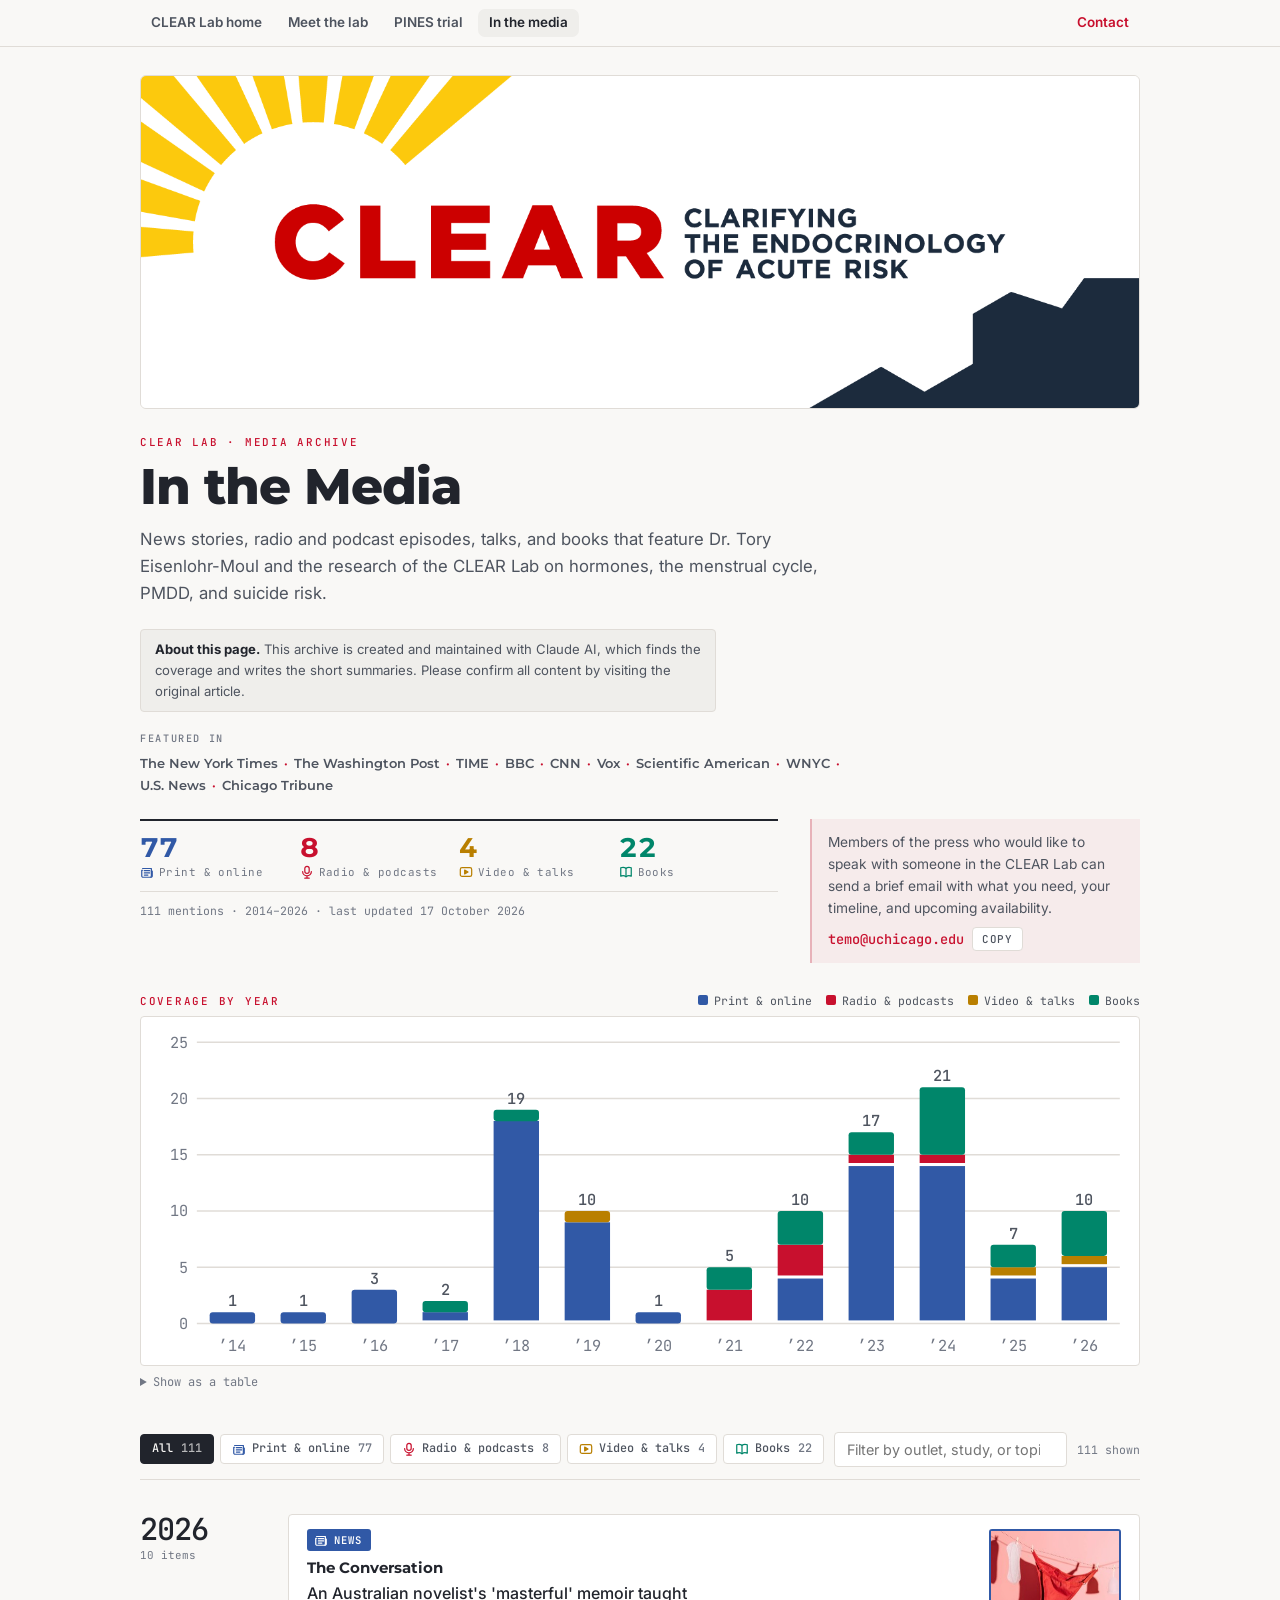
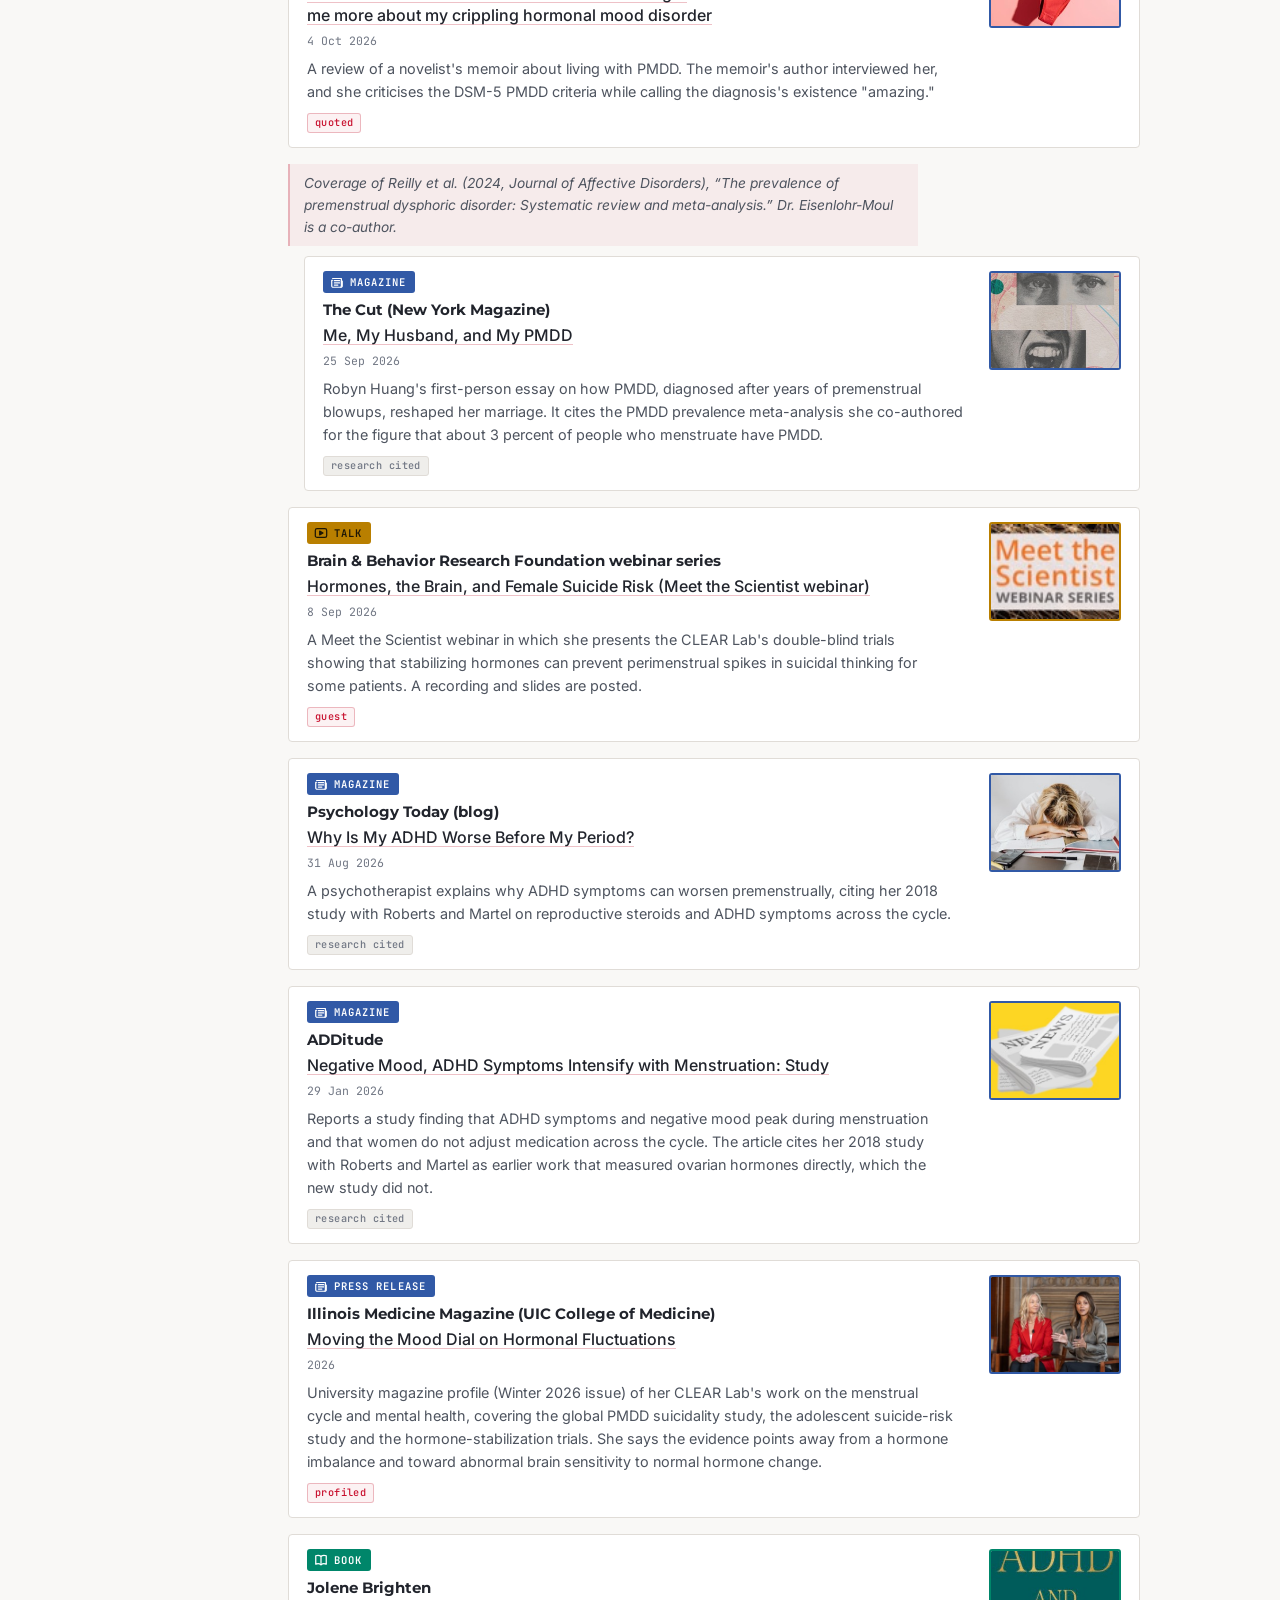
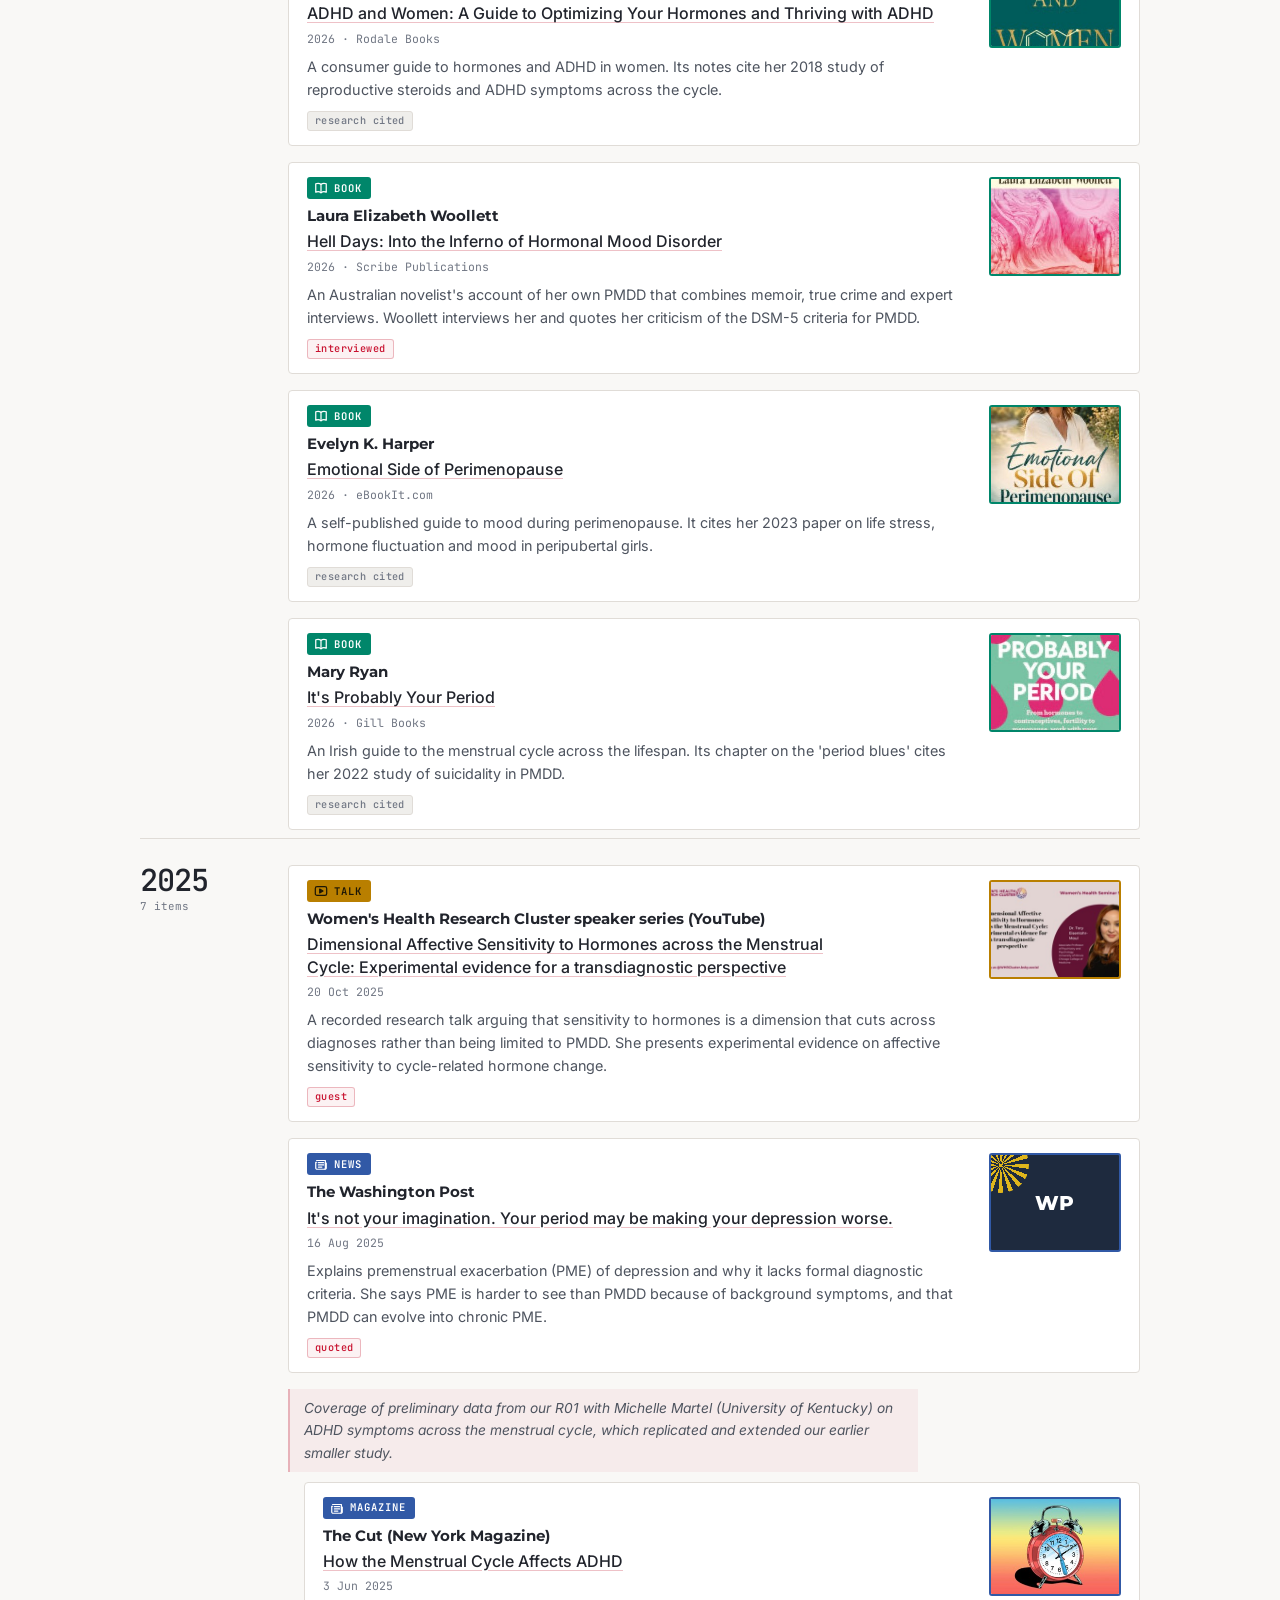
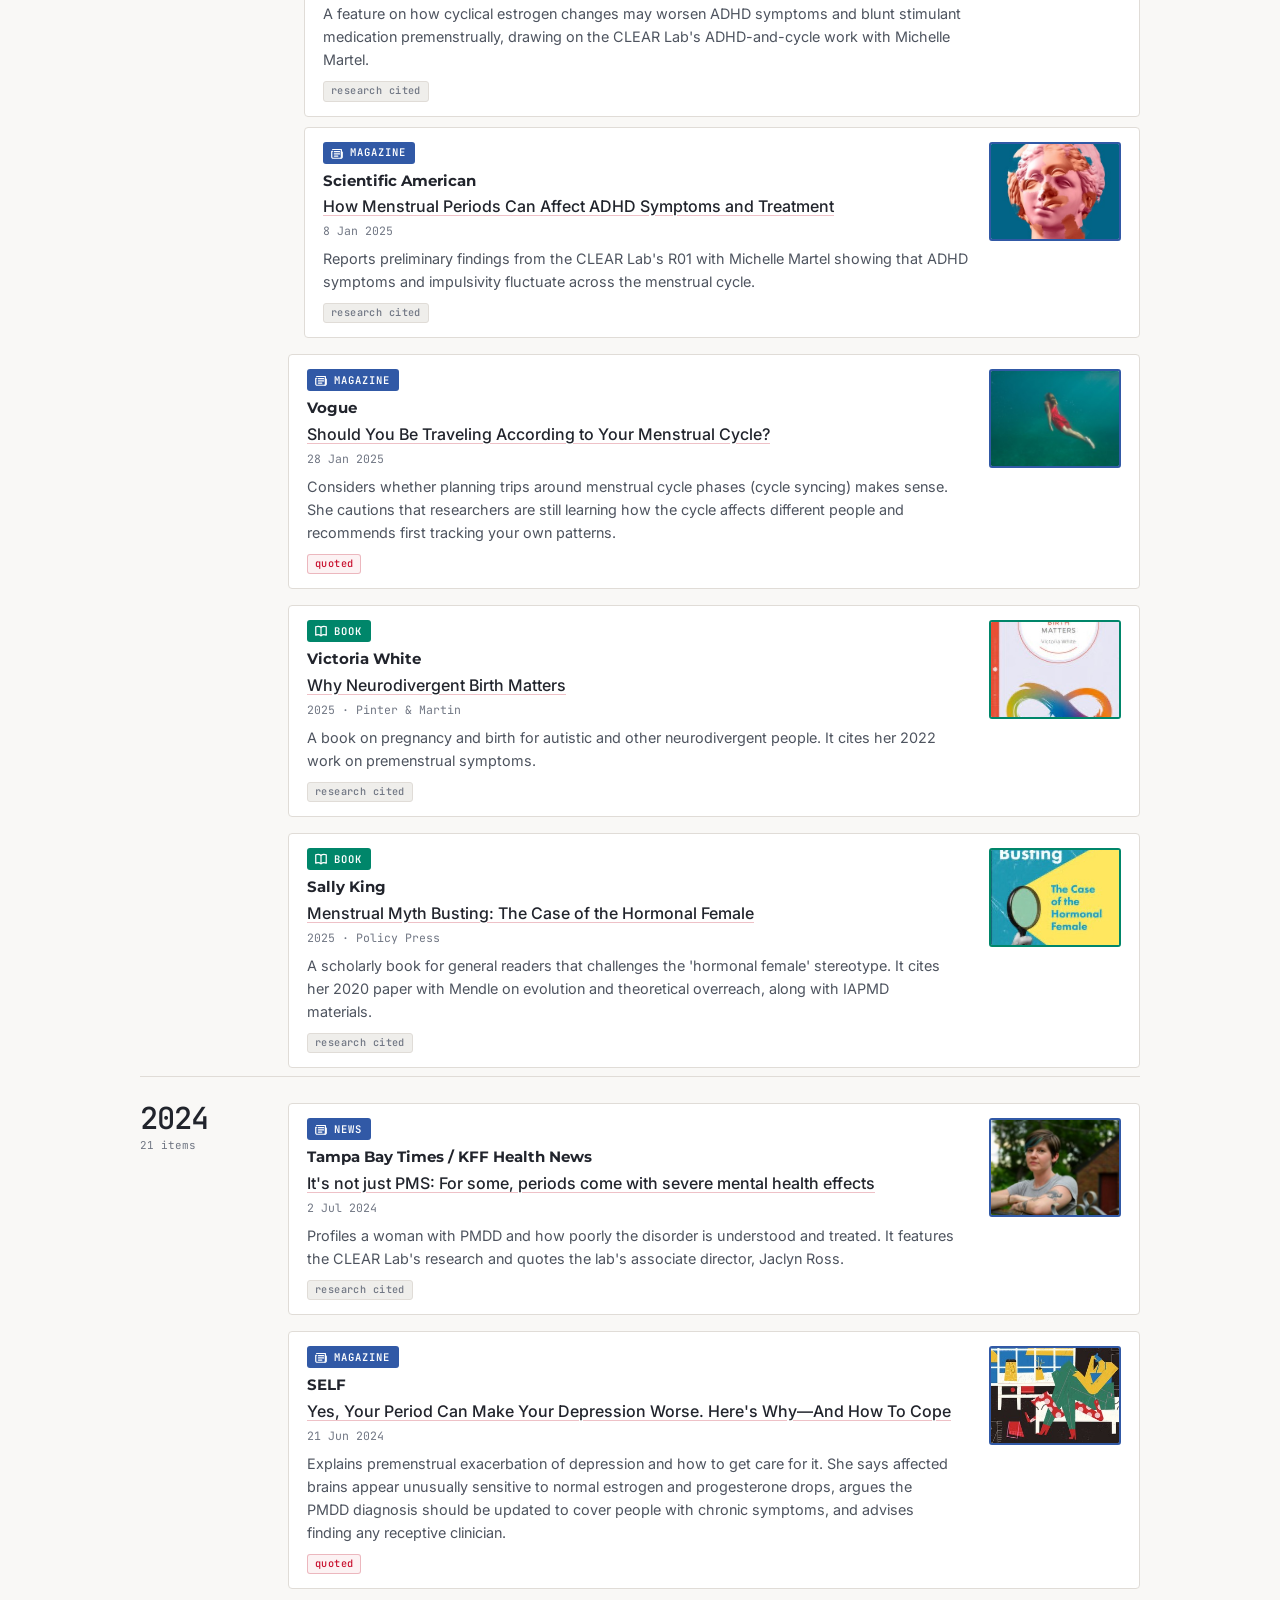
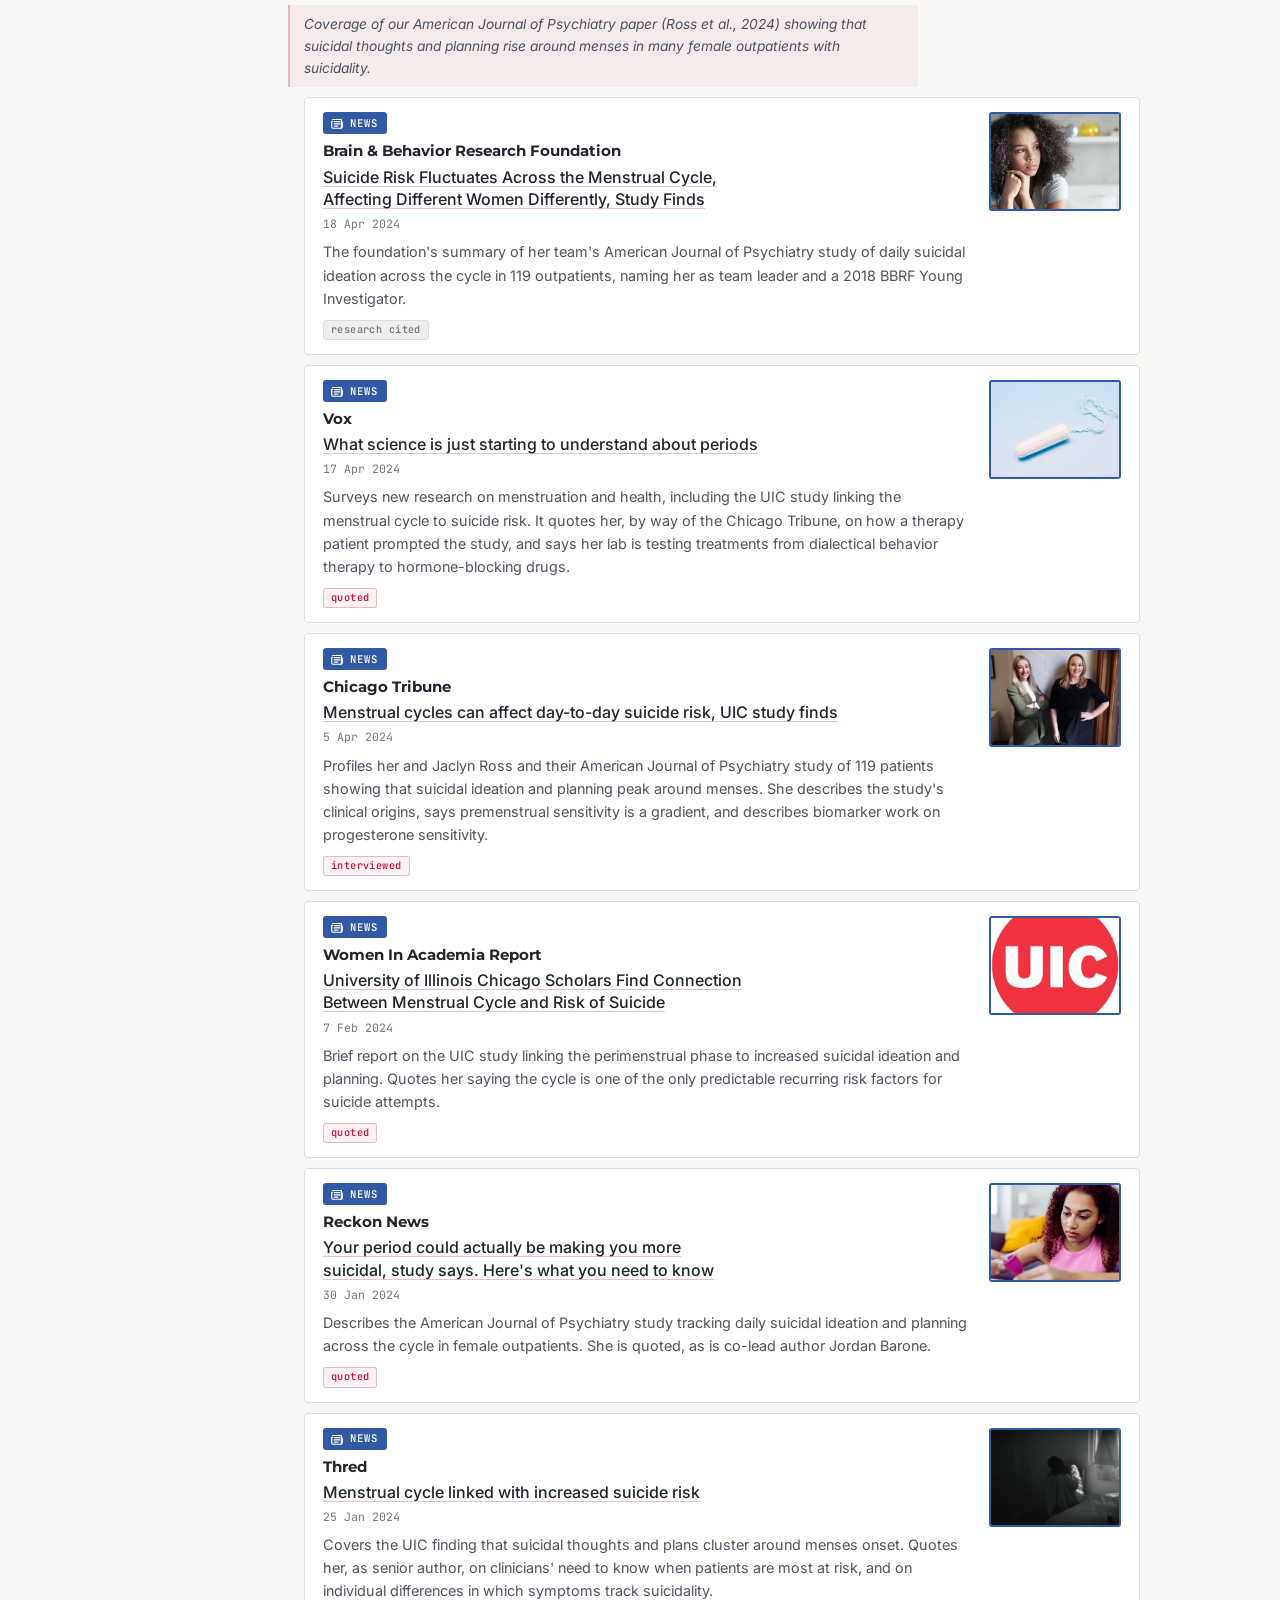
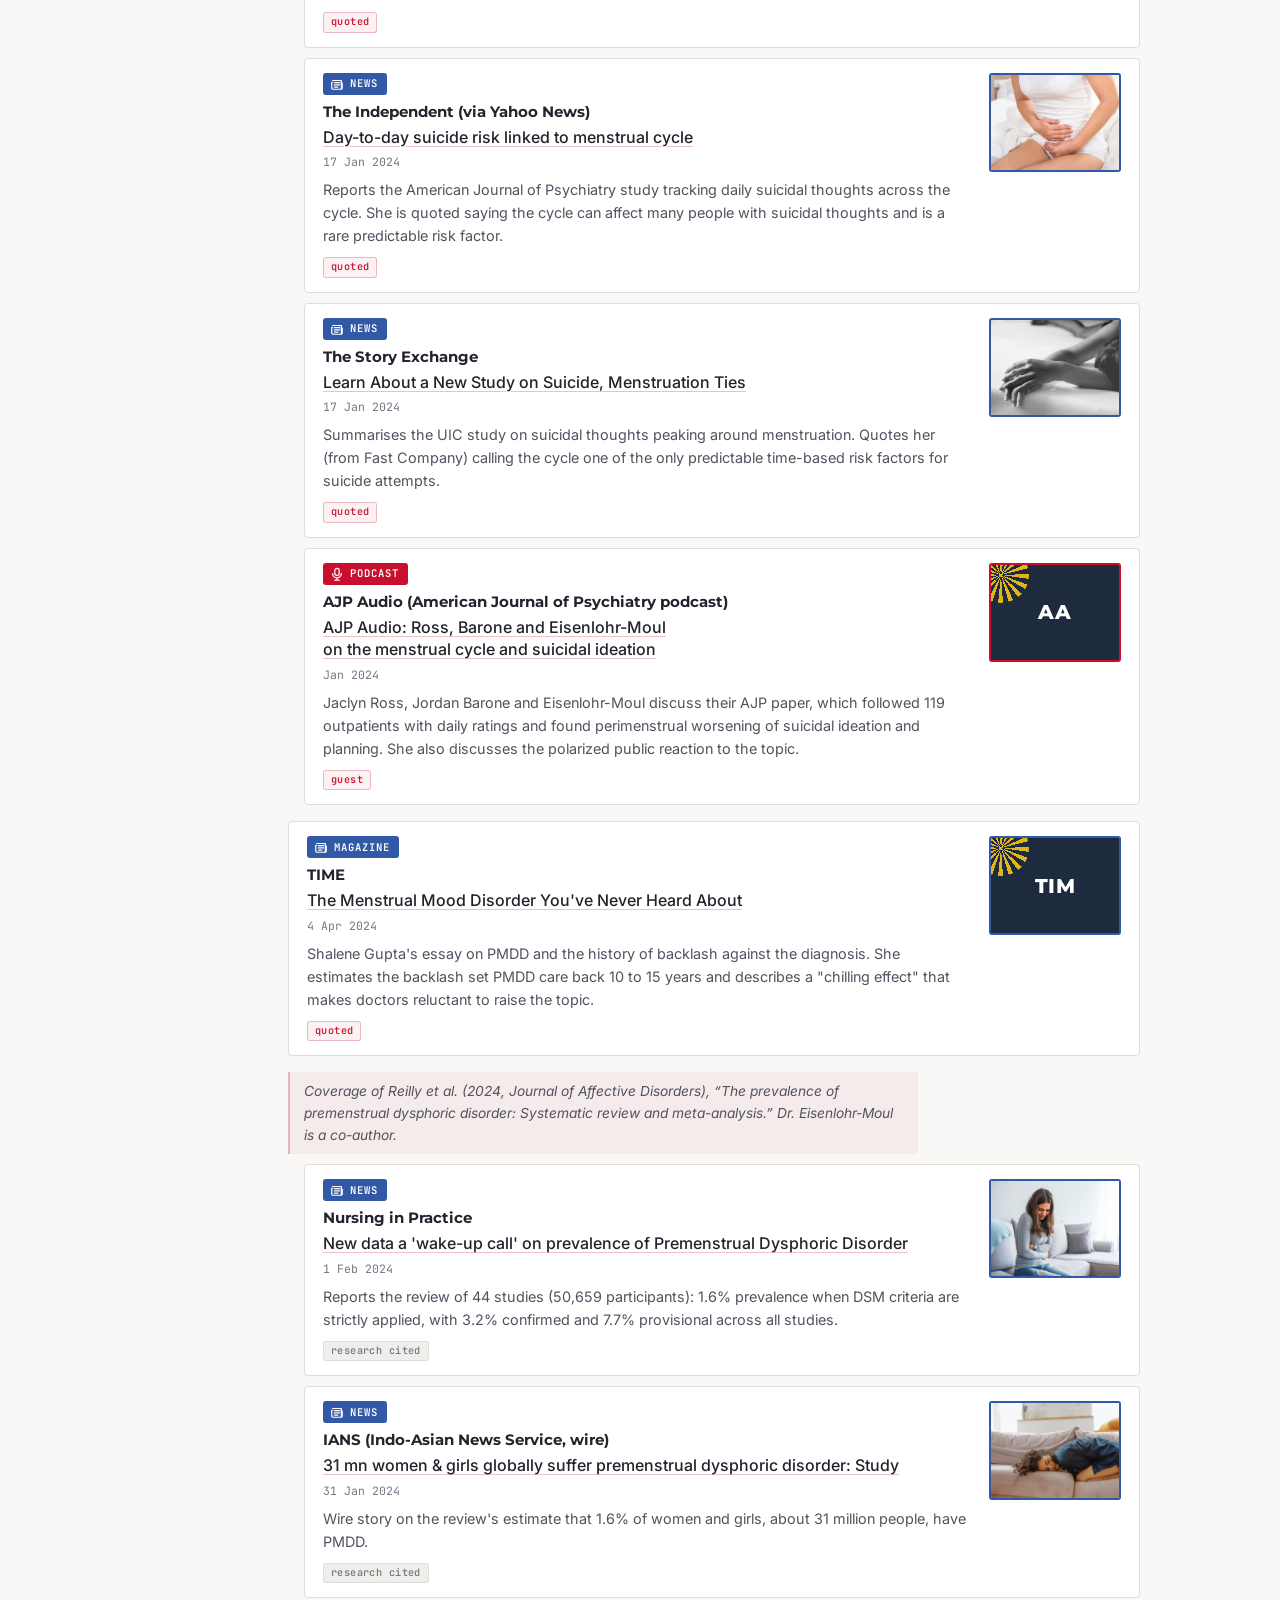
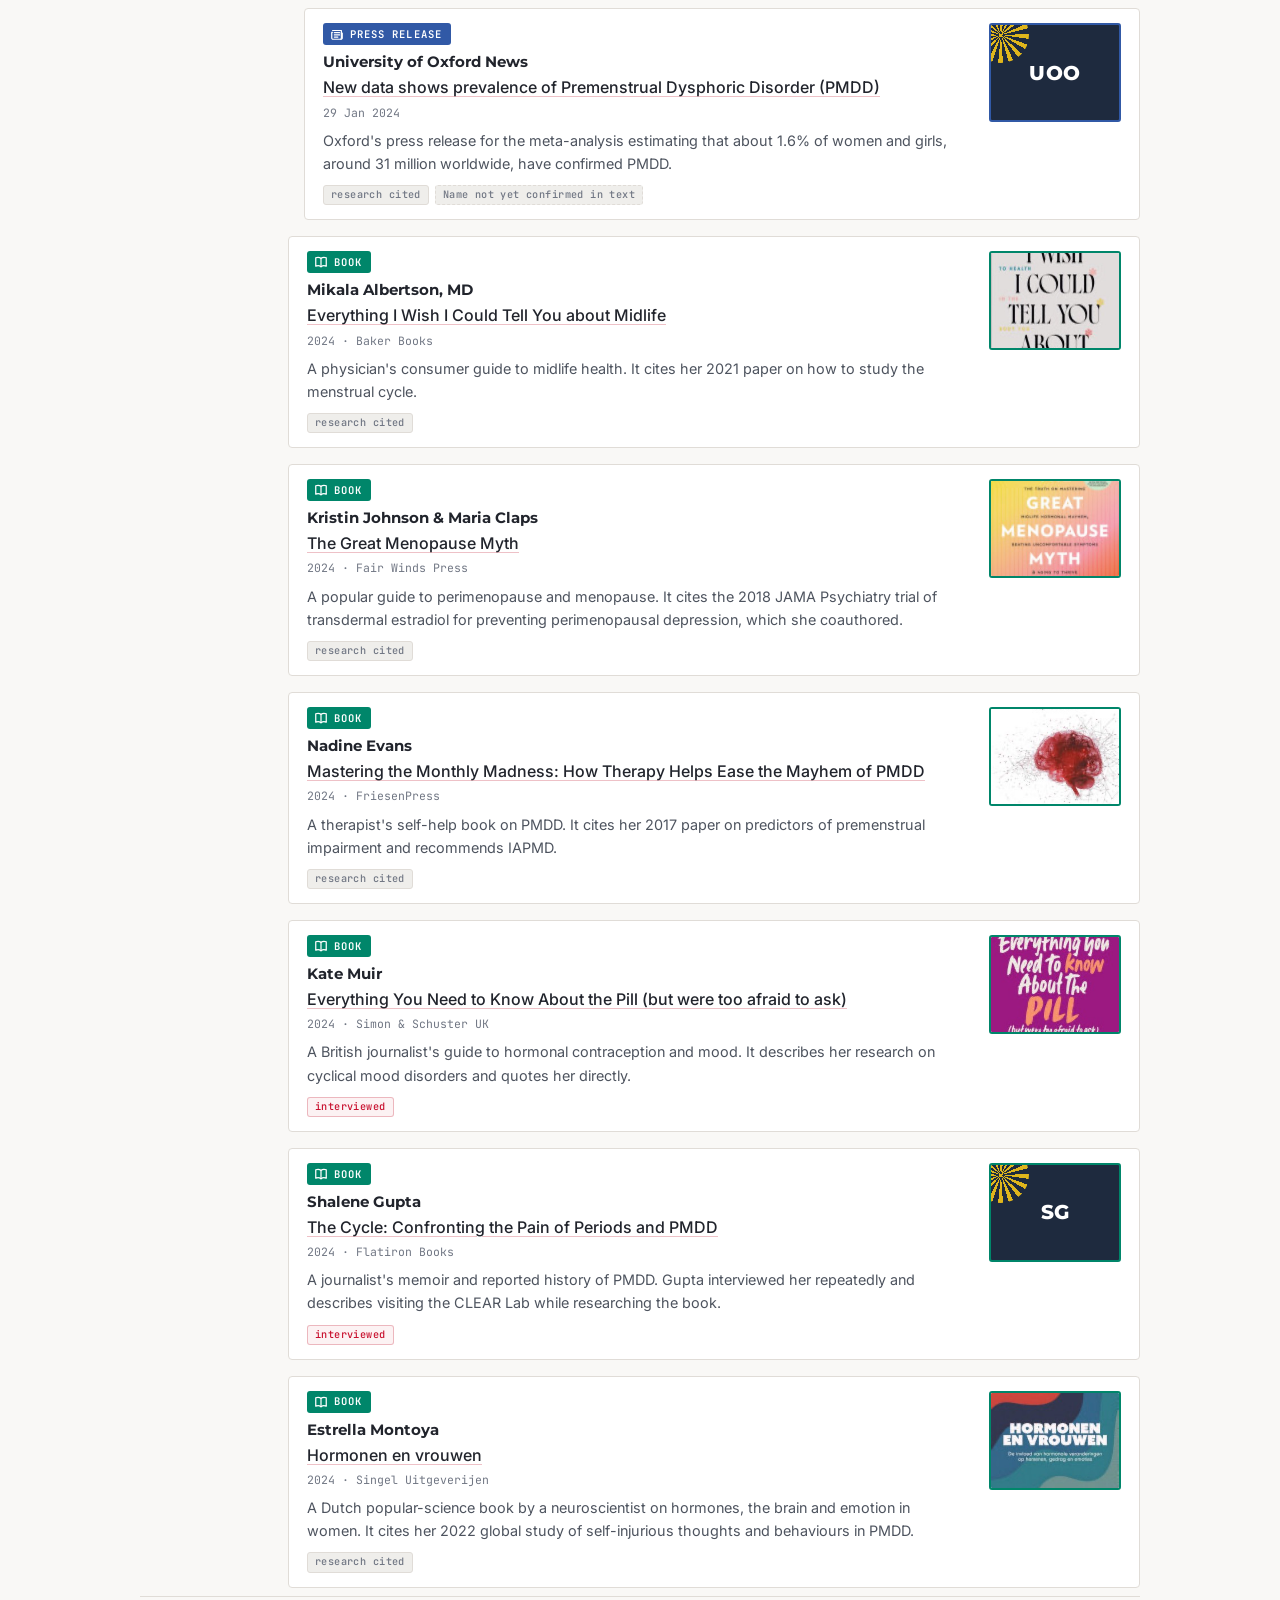
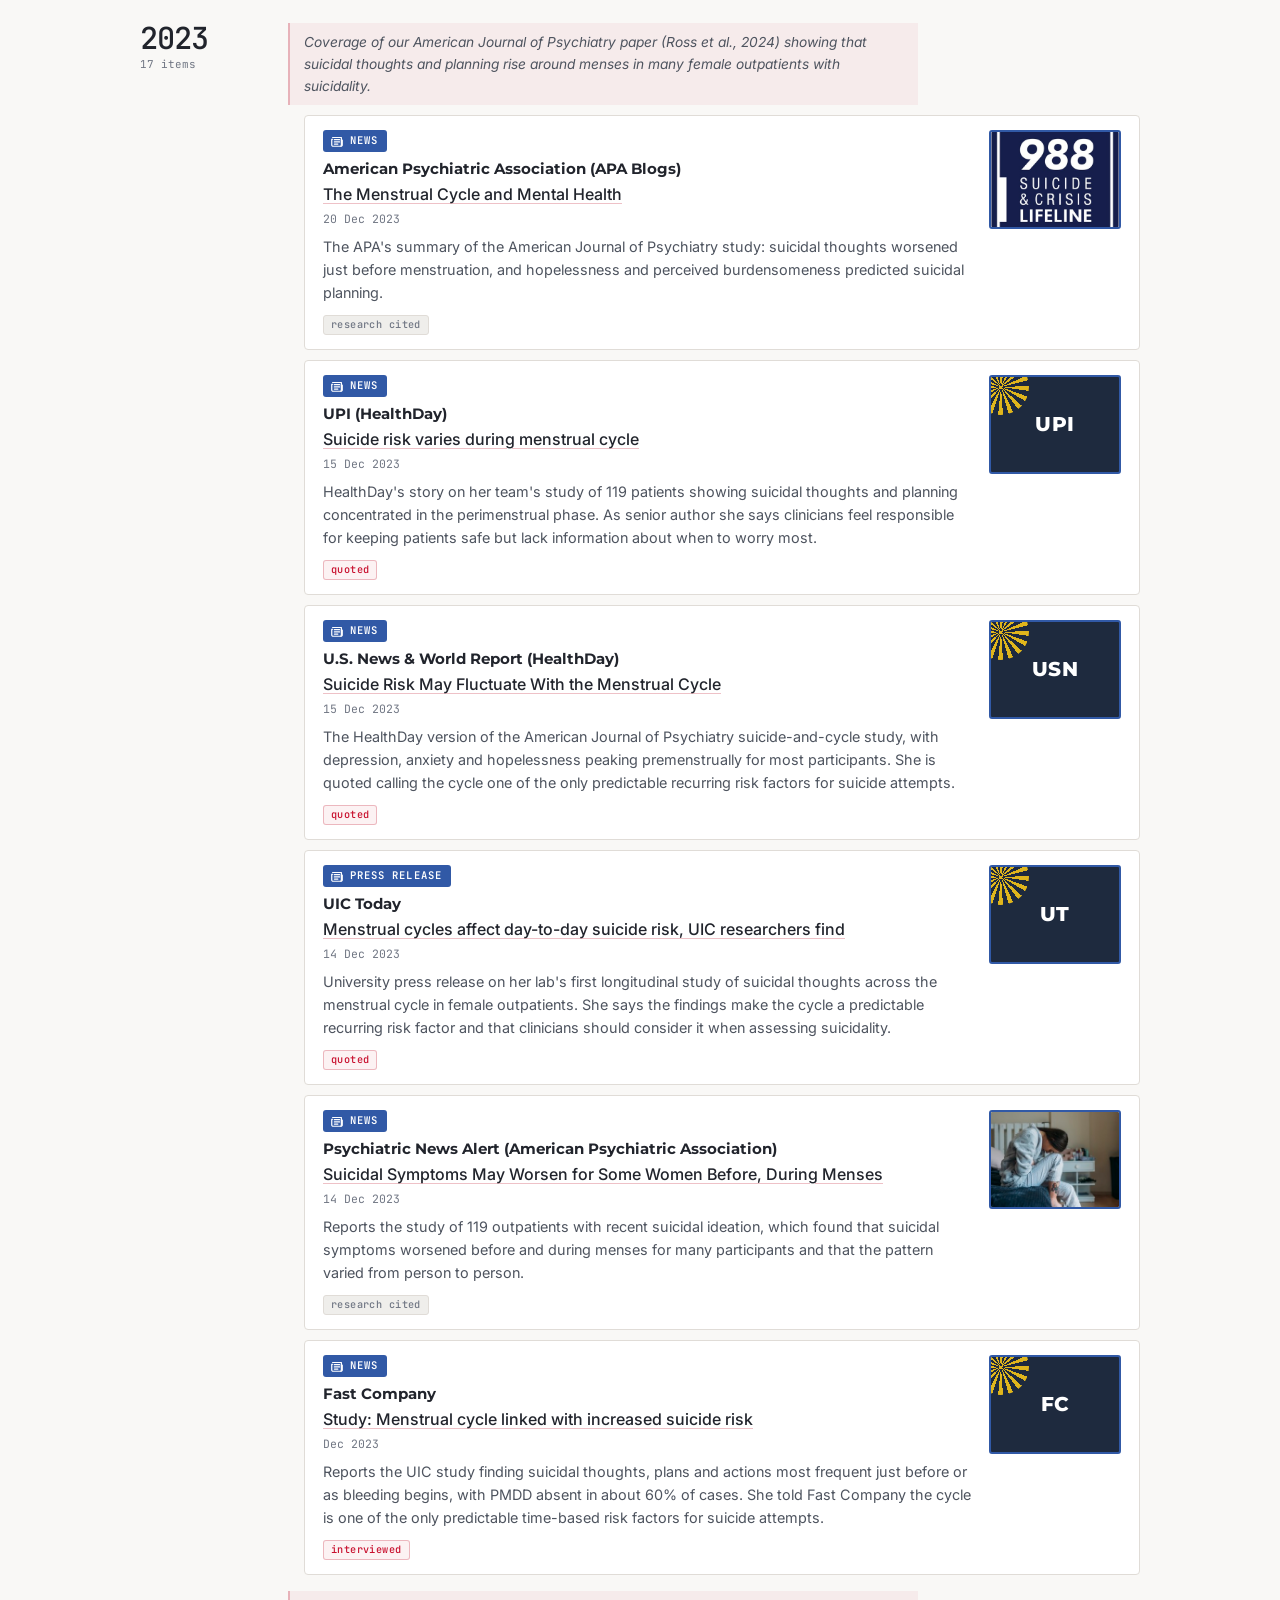
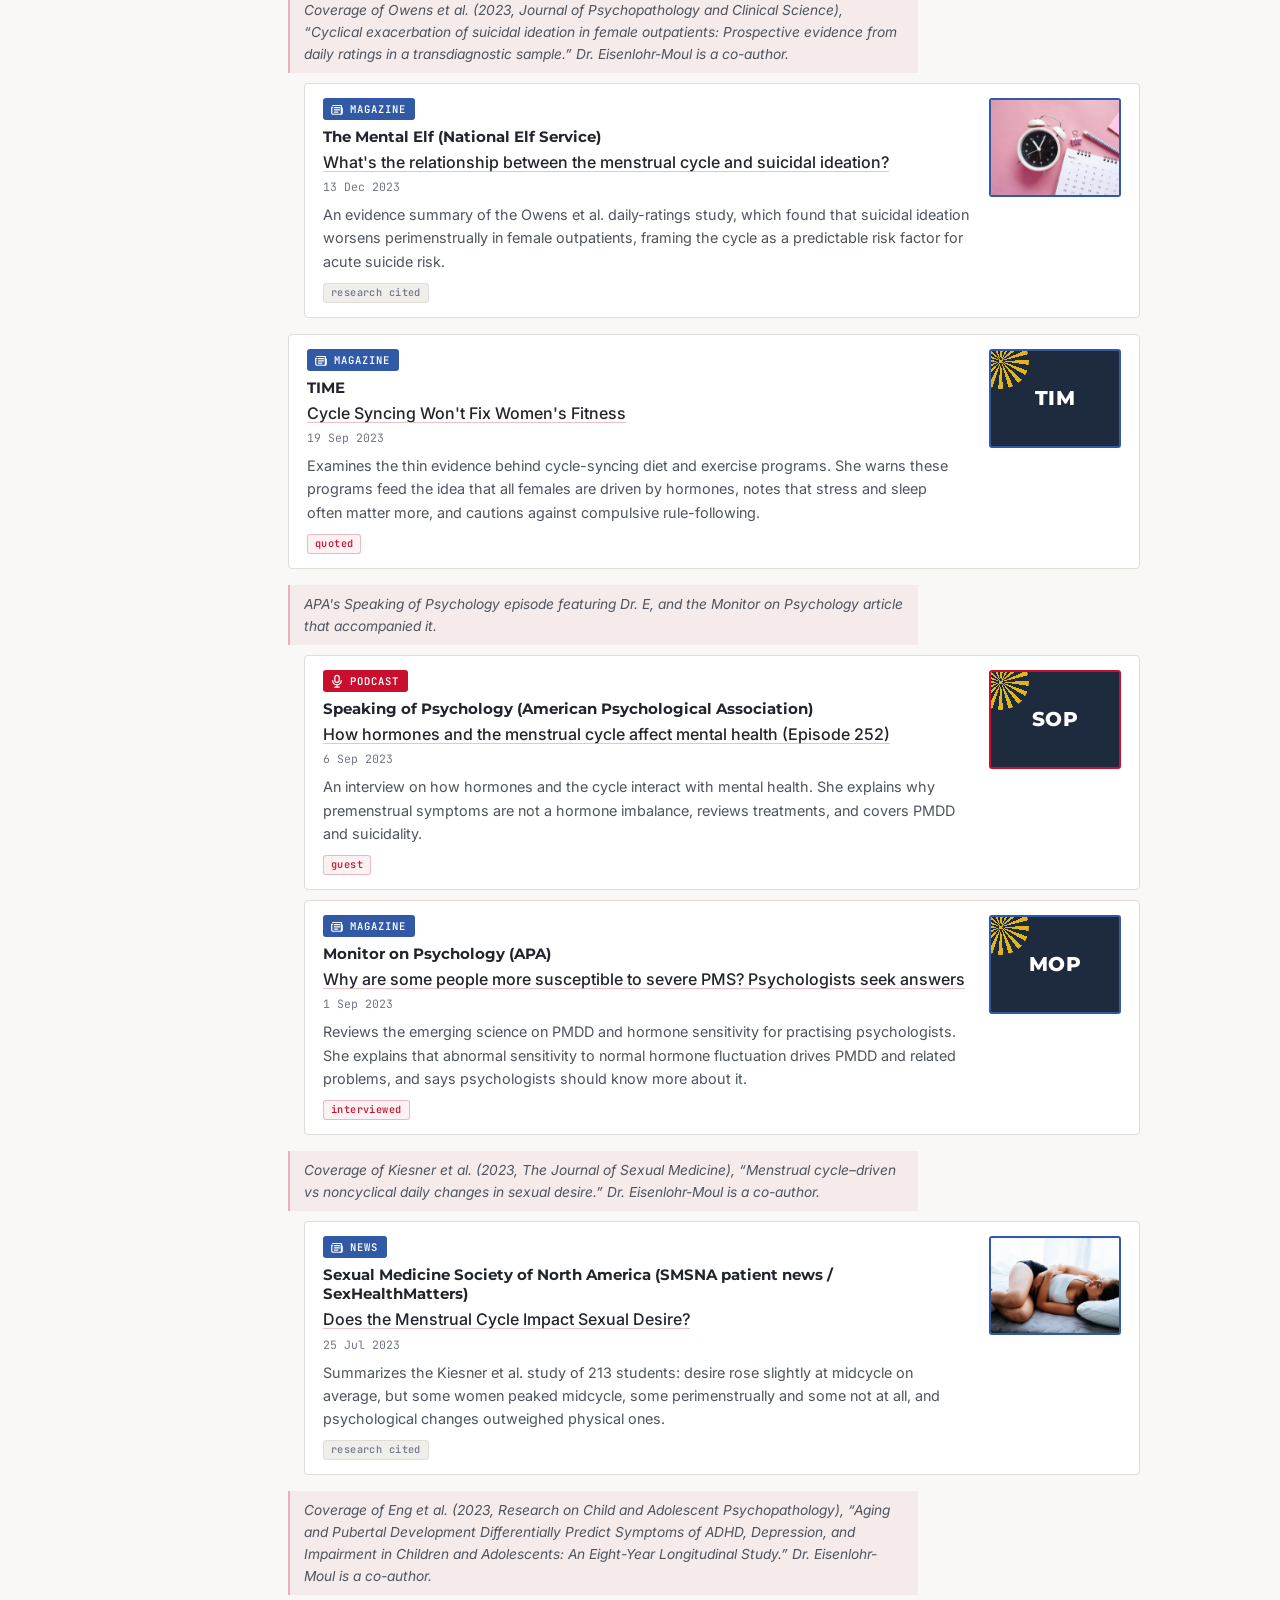
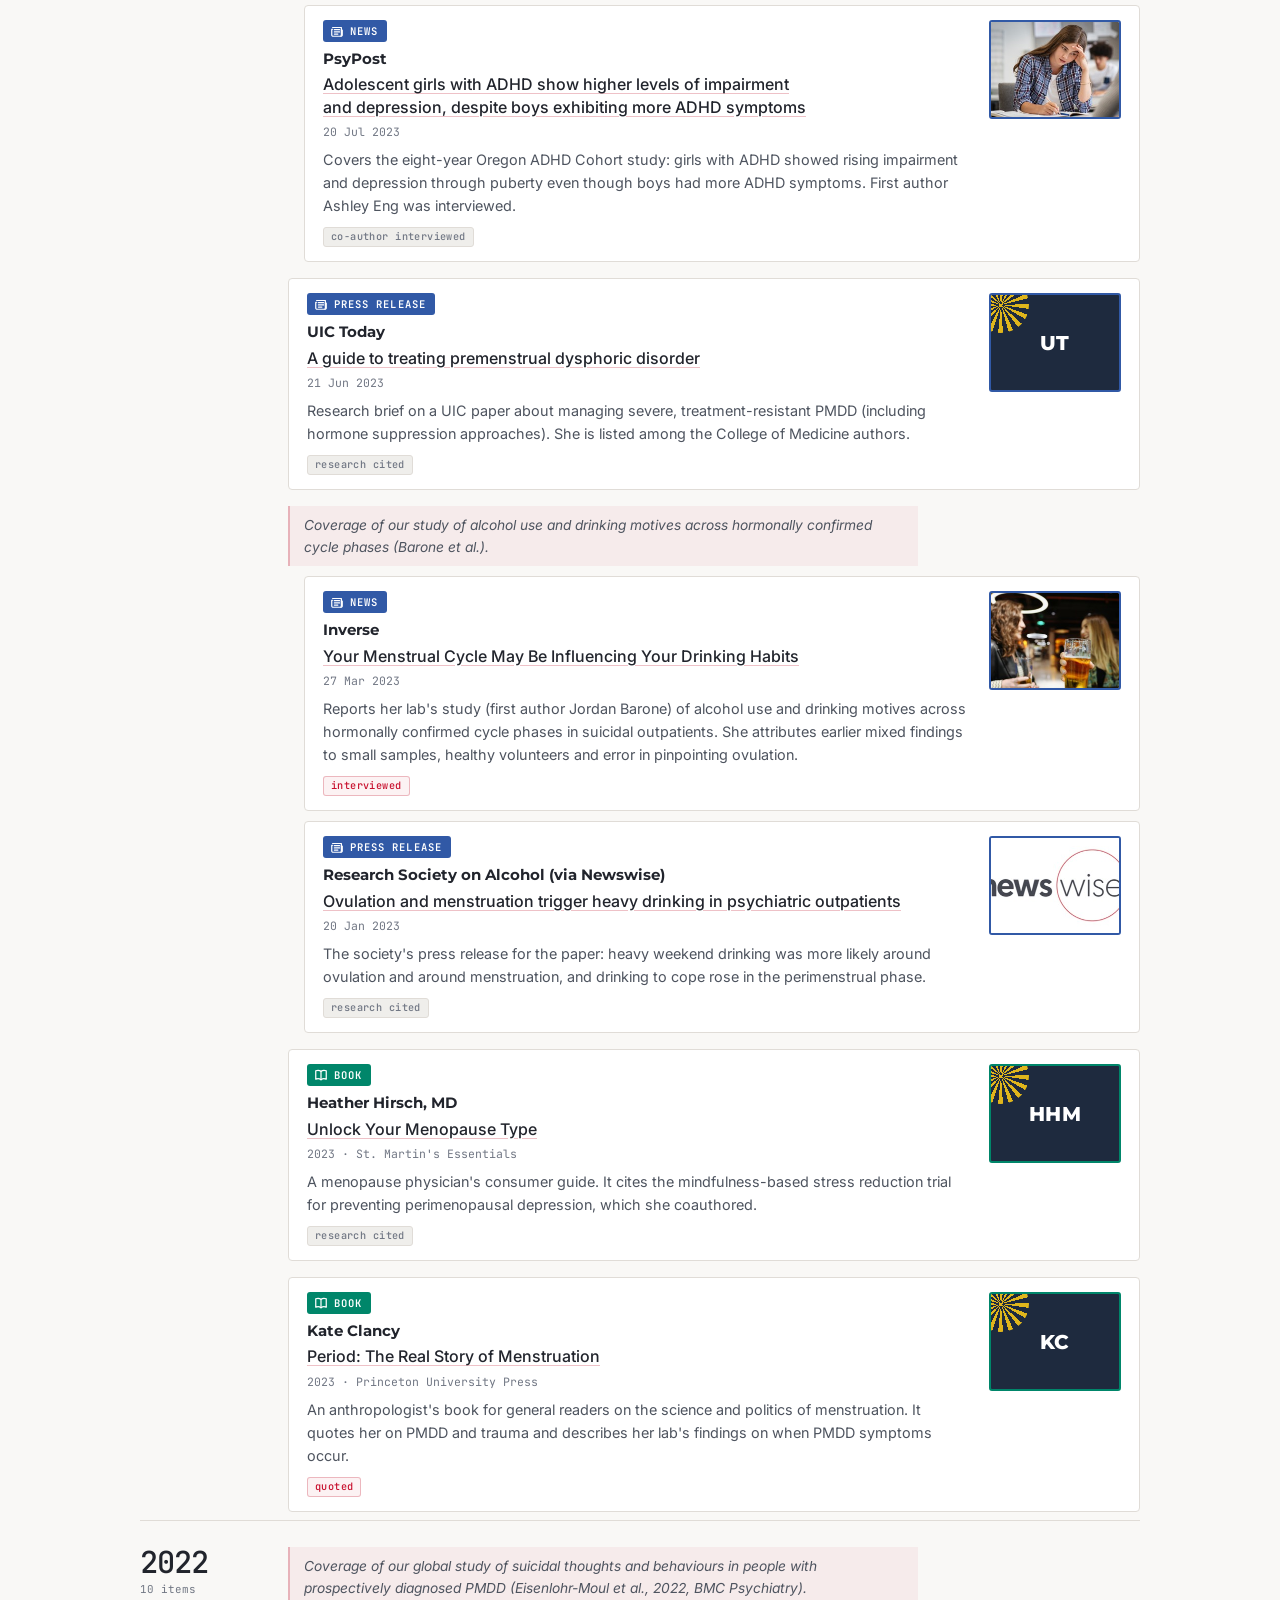
==== media/index.html @ 44bed089 "Add "In the media" page; card fixes - New /media/ page: the CLEAR Lab media archive (111 entries), b" ====
<!DOCTYPE html>
<html lang="en">
<head>
<meta charset="utf-8">
<meta name="viewport" content="width=device-width, initial-scale=1">
<meta name="description" content="News, radio, podcasts, talks and books featuring Dr. Tory Eisenlohr-Moul and the CLEAR Lab's research.">
<link rel="icon" href="../assets/pines-badge.svg">
<title>In the Media | CLEAR Lab</title>
<link rel="preconnect" href="https://fonts.googleapis.com">
<link rel="preconnect" href="https://fonts.gstatic.com" crossorigin>
<link rel="stylesheet" href="https://fonts.googleapis.com/css2?family=Inter:wght@400;500;600&family=JetBrains+Mono:wght@400;500&family=Montserrat:wght@600;700;800&display=swap">
<style>
/* Layout: lab banner, then an archive ruled by year: a year rail on the left, coverage on the right,
   pieces about the same study gathered under one note. Colours are the CLEAR Lab mark:
   CLEAR red on warm paper, slate navy for ink; in dark mode the page turns navy and the sun-yellow leads. */
:root {
  --paper: hsl(36 20% 97%);
  --card: #ffffff;
  --ink: hsl(220 15% 15%);
  --ink-soft: hsl(220 10% 34%);
  --muted: hsl(220 8% 48%);
  --line: hsl(36 12% 86%);
  --wash: hsl(36 12% 93%);
  --red: #c8102e;
  --red-wash: hsl(352 70% 45% / 0.06);
  --red-line: hsl(352 70% 45% / 0.28);
  --sun: #f5c518;
  --navy: #1e2a3e;
  --plate: #ffffff;
  --focus: #c8102e;
  --c1: #3159a6; --c2: #c8102e; --c3: #b97f00; --c4: #00866a;   /* type colours: print, audio, video, books */
  --c1-ink: #ffffff; --c2-ink: #ffffff; --c3-ink: #1c1606; --c4-ink: #ffffff;
  --font-display: "Montserrat", "Avenir Next", "Helvetica Neue", Arial, sans-serif;
  --font-body: "Inter", -apple-system, BlinkMacSystemFont, "Segoe UI", Helvetica, Arial, sans-serif;
  --font-mono: "JetBrains Mono", ui-monospace, SFMono-Regular, Menlo, Consolas, monospace;
}
@media (prefers-color-scheme: dark) {
  :root:not([data-theme="light"]) {
    --paper: hsl(221 43% 10%); --card: hsl(221 43% 14%); --ink: hsl(220 20% 94%);
    --ink-soft: hsl(220 15% 78%); --muted: hsl(220 15% 62%); --line: hsl(221 35% 24%);
    --wash: hsl(221 43% 18%); --red: #f0697c; --red-wash: hsl(44 100% 55% / 0.07);
    --red-line: hsl(44 100% 55% / 0.35); --sun: #f5c518; --navy: #1e2a3e; --plate: #ffffff;
    --focus: #f5c518; --c1: #6f8ee0; --c2: #e2546b; --c3: #b88c00; --c4: #22a585;
    --c1-ink: #0f1626; --c2-ink: #0f1626; --c3-ink: #0f1626; --c4-ink: #0f1626; color-scheme: dark;
  }
}
:root[data-theme="dark"] {
  --paper: hsl(221 43% 10%); --card: hsl(221 43% 14%); --ink: hsl(220 20% 94%);
  --ink-soft: hsl(220 15% 78%); --muted: hsl(220 15% 62%); --line: hsl(221 35% 24%);
  --wash: hsl(221 43% 18%); --red: #f0697c; --red-wash: hsl(44 100% 55% / 0.07);
  --red-line: hsl(44 100% 55% / 0.35); --sun: #f5c518; --navy: #1e2a3e; --plate: #ffffff;
  --focus: #f5c518; --c1: #6f8ee0; --c2: #e2546b; --c3: #b88c00; --c4: #22a585;
    --c1-ink: #0f1626; --c2-ink: #0f1626; --c3-ink: #0f1626; --c4-ink: #0f1626; color-scheme: dark;
}
* { box-sizing: border-box; }
body { margin: 0; background: var(--paper); color: var(--ink); font: 400 15px/1.6 var(--font-body); }
.wrap { max-width: 1040px; margin: 0 auto; padding: 28px 20px 72px; }
a { color: inherit; }
:focus-visible { outline: 2px solid var(--focus); outline-offset: 2px; border-radius: 3px; }

/* ---- masthead ---- */
.banner { margin: 0 0 28px; background: var(--plate); border: 1px solid var(--line); border-radius: 6px; overflow: hidden; }
.banner img { display: block; width: 100%; height: auto; max-width: 100%; }
.eyebrow { font: 500 0.68rem/1 var(--font-mono); letter-spacing: 0.16em; text-transform: uppercase; color: var(--red); margin: 0 0 12px; }
h1 { font: 800 clamp(2rem, 5vw, 3.1rem)/1.05 var(--font-display); letter-spacing: -0.02em; margin: 0 0 14px; text-wrap: balance; }
.lede { font-size: 1.05rem; color: var(--ink-soft); max-width: 62ch; margin: 0 0 22px; }
.ai-note { font-size: 0.82rem; color: var(--ink-soft); background: var(--wash); border: 1px solid var(--line);
  border-radius: 4px; padding: 9px 14px; margin: 0 0 22px; max-width: 72ch; }
.ai-note b { color: var(--ink); }
.marquee { font: 600 0.82rem/1.7 var(--font-display); color: var(--ink-soft); margin: 0 0 22px; max-width: 80ch; }
.marquee small { display: block; font: 500 0.64rem/1 var(--font-mono); letter-spacing: 0.16em; text-transform: uppercase; color: var(--muted); margin-bottom: 8px; }
.marquee i { color: var(--red); font-style: normal; padding: 0 2px; }
.top-grid { display: grid; grid-template-columns: minmax(0, 1fr) minmax(0, 330px); gap: 20px 32px; align-items: start; margin-bottom: 30px; }
.stats { display: grid; grid-template-columns: repeat(4, minmax(0, 1fr)); border-top: 2px solid var(--ink); border-bottom: 1px solid var(--line); }
.stat { padding: 12px 10px 12px 0; display: flex; flex-direction: column; gap: 2px; min-width: 0; }
.stat b { font: 700 1.7rem/1.1 var(--font-display); font-variant-numeric: tabular-nums; }
.stat span { font: 400 0.68rem/1.3 var(--font-mono); color: var(--muted); letter-spacing: 0.04em; display: flex; align-items: center; gap: 5px; }
.stat .ico { color: var(--tc); }
.stat b { color: var(--tc); }
.meta-line { font: 400 0.72rem/1.5 var(--font-mono); color: var(--muted); margin: 10px 0 0; }
.press { border-left: 2px solid var(--red-line); background: var(--red-wash); padding: 12px 16px; font-size: 0.86rem; color: var(--ink-soft); }
.press p { margin: 0 0 8px; }
.press-row { display: flex; flex-wrap: wrap; align-items: center; gap: 8px; }
.press code { font: 500 0.85rem var(--font-mono); color: var(--red); user-select: all; overflow-wrap: anywhere; }
.copy { font: 500 0.68rem var(--font-mono); letter-spacing: 0.06em; text-transform: uppercase; color: var(--ink-soft);
  background: var(--card); border: 1px solid var(--line); border-radius: 4px; padding: 4px 9px; cursor: pointer; }
.copy:hover { border-color: var(--red); color: var(--red); }

/* ---- controls ---- */
.controls { position: sticky; top: env(safe-area-inset-top, 0px); z-index: 2; background: var(--paper);
  padding: 12px 0; border-bottom: 1px solid var(--line); display: flex; flex-wrap: wrap; gap: 10px; align-items: center; margin-bottom: 8px; }
.tabs { display: flex; flex-wrap: wrap; gap: 6px; }
.tab { font: 500 0.74rem/1 var(--font-mono); padding: 7px 11px; border-radius: 4px; border: 1px solid var(--line);
  background: var(--card); color: var(--ink-soft); cursor: pointer; }
.tab { display: inline-flex; align-items: center; gap: 6px; }
.tab .ico { color: var(--tc); }
.tab span { color: var(--muted); margin-left: 2px; font-variant-numeric: tabular-nums; }
.tab[aria-pressed="true"].t-print, .tab[aria-pressed="true"].t-audio, .tab[aria-pressed="true"].t-video,
.tab[aria-pressed="true"].t-book { background: var(--tc); border-color: var(--tc); color: var(--tc-ink); }
.tab[aria-pressed="true"] .ico { color: inherit; }
.tab:hover { border-color: var(--red-line); }
.tab[aria-pressed="true"] { background: var(--ink); border-color: var(--ink); color: var(--paper); }
.tab[aria-pressed="true"] span { color: var(--paper); opacity: 0.7; }
.search { flex: 1 1 220px; display: flex; gap: 10px; align-items: center; min-width: 0; }
#q { flex: 1; min-width: 0; font: 400 0.9rem var(--font-body); padding: 8px 12px; border: 1px solid var(--line);
  border-radius: 4px; background: var(--card); color: var(--ink); }
#count { font: 400 0.72rem var(--font-mono); color: var(--muted); white-space: nowrap; }

/* ---- archive ---- */
.year { display: grid; grid-template-columns: 120px minmax(0, 1fr); gap: 0 28px; padding: 26px 0 8px; border-top: 1px solid var(--line); }
.year:first-child { border-top: 0; }
.year-head { position: sticky; top: 72px; align-self: start; display: flex; flex-direction: column; gap: 4px; }
.year-head h2 { font: 500 1.9rem/1 var(--font-mono); letter-spacing: -0.03em; margin: 0; color: var(--ink); font-variant-numeric: tabular-nums; }
.year-count { font: 400 0.68rem var(--font-mono); color: var(--muted); }
.year-body { display: flex; flex-direction: column; gap: 16px; min-width: 0; }
.cluster { display: flex; flex-direction: column; gap: 10px; }
.story-note { margin: 0; border-left: 2px solid var(--red-line); background: var(--red-wash); padding: 8px 14px;
  font-size: 0.86rem; font-style: italic; color: var(--ink-soft); max-width: 70ch; }
.cluster:has(.story-note) .entry { margin-left: 16px; }
.entry { background: var(--card); border: 1px solid var(--line); border-radius: 4px; padding: 14px 18px; min-width: 0;
  display: grid; grid-template-columns: minmax(0, 1fr) 132px; gap: 18px; align-items: start; }
.entry-text { min-width: 0; grid-column: 1; grid-row: 1; }
/* type colour: one token per kind of coverage, shared with the chart */
.t-print { --tc: var(--c1); --tc-ink: var(--c1-ink); }
.t-audio { --tc: var(--c2); --tc-ink: var(--c2-ink); }
.t-video { --tc: var(--c3); --tc-ink: var(--c3-ink); }
.t-book  { --tc: var(--c4); --tc-ink: var(--c4-ink); }
.ico { flex: none; display: block; }
.type { display: inline-flex; align-items: center; gap: 6px; margin: 0 0 8px; padding: 4px 9px 4px 7px; border-radius: 3px;
  background: var(--tc); color: var(--tc-ink); font: 600 0.66rem/1 var(--font-mono); letter-spacing: 0.1em; text-transform: uppercase; }
.entry .thumb { border: 2px solid var(--tc); }
.thumb { grid-column: 2; grid-row: 1; width: 132px; max-width: 100%; aspect-ratio: 4 / 3; object-fit: cover;
  border-radius: 3px; border: 1px solid var(--line); background: var(--wash); display: block; }
.thumb-ph { display: grid; place-items: center; background: var(--navy); overflow: hidden; position: relative; }
.thumb-ph::before { content: ""; position: absolute; left: -18px; top: -18px; width: 56px; height: 56px; border-radius: 50%;
  background: repeating-conic-gradient(var(--sun) 0 10deg, transparent 10deg 22deg); opacity: .9; }
.thumb-ph span { font: 800 1.25rem/1 var(--font-display); color: #ffffff; letter-spacing: 0.02em; position: relative; }
.chart { margin: 0 0 30px; }
.chart-head { display: flex; flex-wrap: wrap; justify-content: space-between; align-items: baseline; gap: 8px 20px; margin-bottom: 8px; }
.chart-head h2 { font: 500 0.68rem/1 var(--font-mono); letter-spacing: 0.16em; text-transform: uppercase; color: var(--red); margin: 0; }
.legend { display: flex; flex-wrap: wrap; gap: 6px 14px; font: 400 0.72rem var(--font-mono); color: var(--ink-soft); }
.key { display: inline-flex; align-items: center; gap: 6px; }
.key i { width: 10px; height: 10px; border-radius: 2px; display: inline-block; }
.chart-box { position: relative; background: var(--card); border: 1px solid var(--line); border-radius: 4px; padding: 10px 10px 2px; }
.chart svg { display: block; overflow: visible; }
.chart .grid { stroke: var(--line); stroke-width: 1; }
.chart .tick { font: 400 10px var(--font-mono); fill: var(--muted); }
.chart .total { font: 500 10px var(--font-mono); fill: var(--ink-soft); }
.chart .hit { fill: transparent; cursor: pointer; }
.chart .hit:hover, .chart .hit:focus-visible { fill: var(--ink); fill-opacity: 0.05; outline: none; }
.tip { position: absolute; pointer-events: none; background: var(--ink); color: var(--paper); font: 400 0.72rem/1.4 var(--font-mono);
  padding: 6px 9px; border-radius: 4px; max-width: 240px; transform: translate(-50%, calc(-100% - 8px)); white-space: normal; z-index: 3; }
.chart-table { margin-top: 8px; font: 400 0.75rem var(--font-mono); color: var(--muted); }
.chart-table summary { cursor: pointer; }
.table-scroll { overflow-x: auto; }
.chart-table table { border-collapse: collapse; margin-top: 8px; font-variant-numeric: tabular-nums; color: var(--ink-soft); }
.chart-table th, .chart-table td { text-align: right; padding: 3px 10px; border-bottom: 1px solid var(--line); white-space: nowrap; }
.chart-table th:first-child { text-align: left; }
.outlet { font: 700 0.92rem/1.3 var(--font-display); margin: 0 0 4px; color: var(--ink); }
.entry h3 { font: 500 1rem/1.4 var(--font-body); margin: 0 0 6px; text-wrap: balance; overflow-wrap: anywhere; }
.entry h3 a { text-decoration: underline; text-decoration-color: var(--red-line); text-underline-offset: 3px; }
.entry h3 a:hover { color: var(--red); text-decoration-color: var(--red); }
.meta { font: 400 0.72rem/1.4 var(--font-mono); color: var(--muted); margin: 0 0 8px; }
.annot { font-size: 0.9rem; color: var(--ink-soft); margin: 0 0 10px; max-width: 72ch; }
.chips { display: flex; flex-wrap: wrap; gap: 6px; }
.chip { font: 500 0.64rem/1 var(--font-mono); letter-spacing: 0.04em; padding: 4px 7px; border-radius: 3px;
  border: 1px solid var(--line); color: var(--muted); background: var(--wash); }
.chip-voice { border-color: var(--red-line); color: var(--red); background: var(--red-wash); }
.chip-new { border-color: var(--sun); color: var(--ink); background: var(--sun); }
.chip-warn { border-style: dashed; }
.empty { font: 400 0.85rem var(--font-mono); color: var(--muted); padding: 30px 0; }

.foot { margin-top: 40px; padding-top: 18px; border-top: 2px solid var(--ink); display: grid;
  grid-template-columns: repeat(2, minmax(0, 1fr)); gap: 18px 32px; font-size: 0.82rem; color: var(--ink-soft); }
.foot h4 { font: 500 0.66rem/1 var(--font-mono); letter-spacing: 0.14em; text-transform: uppercase; color: var(--red); margin: 0 0 8px; }
.foot p { margin: 0; }

@media (max-width: 760px) {
  .top-grid { grid-template-columns: minmax(0, 1fr); }
  .stats { grid-template-columns: repeat(2, minmax(0, 1fr)); }
  .year { grid-template-columns: minmax(0, 1fr); }
  .year-head { position: static; flex-direction: row; align-items: baseline; gap: 10px; margin-bottom: 12px; }
  .cluster:has(.story-note) .entry { margin-left: 0; }
  .entry { grid-template-columns: minmax(0, 1fr) 84px; gap: 12px; padding: 12px 14px; }
  .thumb { width: 84px; }
  .thumb-ph span { font-size: 0.95rem; }
  .foot { grid-template-columns: minmax(0, 1fr); }
}
@media (prefers-reduced-motion: no-preference) { .tab, .copy, .entry h3 a { transition: color .15s, border-color .15s, background .15s; } }

.site-nav { background: var(--paper); border-bottom: 1px solid var(--line); }
.site-nav .in { max-width: 1040px; margin: 0 auto; padding: 9px 20px; display: flex; align-items: center;
  gap: 4px; overflow-x: auto; scrollbar-width: none; }
.site-nav .in::-webkit-scrollbar { display: none; }
.site-nav a { font: 600 13.5px/1 var(--font-body); color: var(--ink-soft); text-decoration: none;
  padding: 7px 11px; border-radius: 7px; white-space: nowrap; }
.site-nav a:hover { background: var(--wash); color: var(--ink); }
.site-nav a[aria-current="page"] { color: var(--ink); background: var(--wash); }
.site-nav a.cta { margin-left: auto; color: var(--red); }
@media (max-width: 560px) { .site-nav a { font-size: 12.5px; padding: 7px 9px; } }
</style>

</head>
<body>
<nav class="site-nav" aria-label="CLEAR Lab website"><div class="in">
  <a href="../">CLEAR Lab home</a>
  <a href="../#people">Meet the lab</a>
  <a href="../pines/">PINES trial</a>
  <a href="./" aria-current="page">In the media</a>
  <a class="cta" href="mailto:temo@uchicago.edu">Contact</a>
</div></nav>

<div class="wrap">
  <figure class="banner"><img src="[data-uri]" alt="CLEAR Lab: Clarifying the Endocrinology of Acute Risk" width="1500" height="500"></figure>
  <p class="eyebrow">CLEAR Lab · Media archive</p>
  <h1>In the Media</h1>
  <p class="lede">News stories, radio and podcast episodes, talks, and books that feature Dr. Tory Eisenlohr-Moul
    and the research of the CLEAR Lab on hormones, the menstrual cycle, PMDD, and suicide risk.</p>
  <p class="ai-note"><b>About this page.</b> This archive is created and maintained with Claude AI, which finds the
    coverage and writes the short summaries. Please confirm all content by visiting the original article.</p>
  <div class="marquee"><small>Featured in</small>The New York Times <i>·</i> The Washington Post <i>·</i> TIME <i>·</i> BBC <i>·</i> CNN <i>·</i> Vox <i>·</i> Scientific American <i>·</i> WNYC <i>·</i> U.S. News <i>·</i> Chicago Tribune</div>

  <div class="top-grid">
    <div>
      <div class="stats"><div class="stat t-print"><b>77</b><span><svg class="ico" viewBox="0 0 16 16" width="14" height="14" aria-hidden="true" fill="none" stroke="currentColor" stroke-width="1.4" stroke-linecap="round" stroke-linejoin="round"><path d="M3 4h10v8.5a1.5 1.5 0 0 1-1.5 1.5h-8A1.5 1.5 0 0 1 2 12.5V6h1"/><path d="M5 6.5h6M5 9h6M5 11.5h4"/><path d="M13 7h1v5.5a1.5 1.5 0 0 1-1.5 1.5"/></svg>Print & online</span></div><div class="stat t-audio"><b>8</b><span><svg class="ico" viewBox="0 0 16 16" width="14" height="14" aria-hidden="true" fill="none" stroke="currentColor" stroke-width="1.4" stroke-linecap="round" stroke-linejoin="round"><rect x="5.5" y="1.5" width="5" height="8" rx="2.5"/><path d="M3 7.5a5 5 0 0 0 10 0M8 12.5V15M5.5 15h5"/></svg>Radio & podcasts</span></div><div class="stat t-video"><b>4</b><span><svg class="ico" viewBox="0 0 16 16" width="14" height="14" aria-hidden="true" fill="none" stroke="currentColor" stroke-width="1.4" stroke-linecap="round" stroke-linejoin="round"><rect x="1.5" y="3" width="13" height="10" rx="2"/><path d="M6.5 5.8v4.4L10.3 8z" fill="currentColor"/></svg>Video & talks</span></div><div class="stat t-book"><b>22</b><span><svg class="ico" viewBox="0 0 16 16" width="14" height="14" aria-hidden="true" fill="none" stroke="currentColor" stroke-width="1.4" stroke-linecap="round" stroke-linejoin="round"><path d="M2 3.2c2-.9 4-.9 6 .6 2-1.5 4-1.5 6-.6v9.6c-2-.9-4-.9-6 .6-2-1.5-4-1.5-6-.6z"/><path d="M8 3.8v9.6"/></svg>Books</span></div></div>
      <p class="meta-line">111 mentions · 2014–2026 · last updated 17 October 2026</p>
    </div>
    <aside class="press">
      <p>Members of the press who would like to speak with someone in the CLEAR Lab can send a brief email
        with what you need, your timeline, and upcoming availability.</p>
      <div class="press-row"><code id="press-email">temo@uchicago.edu</code>
        <button type="button" class="copy" id="copy-email">Copy</button></div>
    </aside>
  </div>

  
  <section class="chart" aria-labelledby="chart-title">
    <div class="chart-head"><h2 id="chart-title">Coverage by year</h2><div class="legend"><span class="key"><i style="background:var(--c1)"></i>Print & online</span><span class="key"><i style="background:var(--c2)"></i>Radio & podcasts</span><span class="key"><i style="background:var(--c3)"></i>Video & talks</span><span class="key"><i style="background:var(--c4)"></i>Books</span></div></div>
    <div class="chart-box"><svg viewBox="0 0 640 220" width="100%" role="img" aria-label="Mentions per year by kind of coverage"><line class="grid" x1="30" x2="634" y1="194.0" y2="194.0"/><text class="tick" x="24" y="197.5" text-anchor="end">0</text><line class="grid" x1="30" x2="634" y1="157.2" y2="157.2"/><text class="tick" x="24" y="160.7" text-anchor="end">5</text><line class="grid" x1="30" x2="634" y1="120.4" y2="120.4"/><text class="tick" x="24" y="123.9" text-anchor="end">10</text><line class="grid" x1="30" x2="634" y1="83.6" y2="83.6"/><text class="tick" x="24" y="87.1" text-anchor="end">15</text><line class="grid" x1="30" x2="634" y1="46.8" y2="46.8"/><text class="tick" x="24" y="50.3" text-anchor="end">20</text><line class="grid" x1="30" x2="634" y1="10.0" y2="10.0"/><text class="tick" x="24" y="13.5" text-anchor="end">25</text><rect class="seg" x="38.4" y="186.6" width="29.7" height="7.4" rx="2" style="fill:var(--c1)"/><rect class="hit" x="30.0" y="10" width="46.5" height="184" data-tip="2014: 1 item | Print &amp; online 1" data-year="2014" tabindex="0" role="button" aria-label="2014: 1 item | Print &amp; online 1"/><text class="total" x="53.2" y="182.6" text-anchor="middle">1</text><text class="tick" x="53.2" y="212" text-anchor="middle">’14</text><rect class="seg" x="84.8" y="186.6" width="29.7" height="7.4" rx="2" style="fill:var(--c1)"/><rect class="hit" x="76.5" y="10" width="46.5" height="184" data-tip="2015: 1 item | Print &amp; online 1" data-year="2015" tabindex="0" role="button" aria-label="2015: 1 item | Print &amp; online 1"/><text class="total" x="99.7" y="182.6" text-anchor="middle">1</text><text class="tick" x="99.7" y="212" text-anchor="middle">’15</text><rect class="seg" x="131.3" y="171.9" width="29.7" height="22.1" rx="2" style="fill:var(--c1)"/><rect class="hit" x="122.9" y="10" width="46.5" height="184" data-tip="2016: 3 items | Print &amp; online 3" data-year="2016" tabindex="0" role="button" aria-label="2016: 3 items | Print &amp; online 3"/><text class="total" x="146.2" y="167.9" text-anchor="middle">3</text><text class="tick" x="146.2" y="212" text-anchor="middle">’16</text><rect class="seg" x="177.7" y="186.6" width="29.7" height="5.4" rx="0" style="fill:var(--c1)"/><rect class="seg" x="177.7" y="179.3" width="29.7" height="7.4" rx="2" style="fill:var(--c4)"/><rect class="hit" x="169.4" y="10" width="46.5" height="184" data-tip="2017: 2 items | Print &amp; online 1, Books 1" data-year="2017" tabindex="0" role="button" aria-label="2017: 2 items | Print &amp; online 1, Books 1"/><text class="total" x="192.6" y="175.3" text-anchor="middle">2</text><text class="tick" x="192.6" y="212" text-anchor="middle">’17</text><rect class="seg" x="224.2" y="61.5" width="29.7" height="130.5" rx="0" style="fill:var(--c1)"/><rect class="seg" x="224.2" y="54.2" width="29.7" height="7.4" rx="2" style="fill:var(--c4)"/><rect class="hit" x="215.8" y="10" width="46.5" height="184" data-tip="2018: 19 items | Print &amp; online 18, Books 1" data-year="2018" tabindex="0" role="button" aria-label="2018: 19 items | Print &amp; online 18, Books 1"/><text class="total" x="239.1" y="50.2" text-anchor="middle">19</text><text class="tick" x="239.1" y="212" text-anchor="middle">’18</text><rect class="seg" x="270.7" y="127.8" width="29.7" height="64.2" rx="0" style="fill:var(--c1)"/><rect class="seg" x="270.7" y="120.4" width="29.7" height="7.4" rx="2" style="fill:var(--c3)"/><rect class="hit" x="262.3" y="10" width="46.5" height="184" data-tip="2019: 10 items | Print &amp; online 9, Video &amp; talks 1" data-year="2019" tabindex="0" role="button" aria-label="2019: 10 items | Print &amp; online 9, Video &amp; talks 1"/><text class="total" x="285.5" y="116.4" text-anchor="middle">10</text><text class="tick" x="285.5" y="212" text-anchor="middle">’19</text><rect class="seg" x="317.1" y="186.6" width="29.7" height="7.4" rx="2" style="fill:var(--c1)"/><rect class="hit" x="308.8" y="10" width="46.5" height="184" data-tip="2020: 1 item | Print &amp; online 1" data-year="2020" tabindex="0" role="button" aria-label="2020: 1 item | Print &amp; online 1"/><text class="total" x="332.0" y="182.6" text-anchor="middle">1</text><text class="tick" x="332.0" y="212" text-anchor="middle">’20</text><rect class="seg" x="363.6" y="171.9" width="29.7" height="20.1" rx="0" style="fill:var(--c2)"/><rect class="seg" x="363.6" y="157.2" width="29.7" height="14.7" rx="2" style="fill:var(--c4)"/><rect class="hit" x="355.2" y="10" width="46.5" height="184" data-tip="2021: 5 items | Radio &amp; podcasts 3, Books 2" data-year="2021" tabindex="0" role="button" aria-label="2021: 5 items | Radio &amp; podcasts 3, Books 2"/><text class="total" x="378.5" y="153.2" text-anchor="middle">5</text><text class="tick" x="378.5" y="212" text-anchor="middle">’21</text><rect class="seg" x="410.1" y="164.6" width="29.7" height="27.4" rx="0" style="fill:var(--c1)"/><rect class="seg" x="410.1" y="142.5" width="29.7" height="20.1" rx="0" style="fill:var(--c2)"/><rect class="seg" x="410.1" y="120.4" width="29.7" height="22.1" rx="2" style="fill:var(--c4)"/><rect class="hit" x="401.7" y="10" width="46.5" height="184" data-tip="2022: 10 items | Print &amp; online 4, Radio &amp; podcasts 3, Books 3" data-year="2022" tabindex="0" role="button" aria-label="2022: 10 items | Print &amp; online 4, Radio &amp; podcasts 3, Books 3"/><text class="total" x="424.9" y="116.4" text-anchor="middle">10</text><text class="tick" x="424.9" y="212" text-anchor="middle">’22</text><rect class="seg" x="456.5" y="91.0" width="29.7" height="101.0" rx="0" style="fill:var(--c1)"/><rect class="seg" x="456.5" y="83.6" width="29.7" height="5.4" rx="0" style="fill:var(--c2)"/><rect class="seg" x="456.5" y="68.9" width="29.7" height="14.7" rx="2" style="fill:var(--c4)"/><rect class="hit" x="448.2" y="10" width="46.5" height="184" data-tip="2023: 17 items | Print &amp; online 14, Radio &amp; podcasts 1, Books 2" data-year="2023" tabindex="0" role="button" aria-label="2023: 17 items | Print &amp; online 14, Radio &amp; podcasts 1, Books 2"/><text class="total" x="471.4" y="64.9" text-anchor="middle">17</text><text class="tick" x="471.4" y="212" text-anchor="middle">’23</text><rect class="seg" x="503.0" y="91.0" width="29.7" height="101.0" rx="0" style="fill:var(--c1)"/><rect class="seg" x="503.0" y="83.6" width="29.7" height="5.4" rx="0" style="fill:var(--c2)"/><rect class="seg" x="503.0" y="39.4" width="29.7" height="44.2" rx="2" style="fill:var(--c4)"/><rect class="hit" x="494.6" y="10" width="46.5" height="184" data-tip="2024: 21 items | Print &amp; online 14, Radio &amp; podcasts 1, Books 6" data-year="2024" tabindex="0" role="button" aria-label="2024: 21 items | Print &amp; online 14, Radio &amp; podcasts 1, Books 6"/><text class="total" x="517.8" y="35.4" text-anchor="middle">21</text><text class="tick" x="517.8" y="212" text-anchor="middle">’24</text><rect class="seg" x="549.4" y="164.6" width="29.7" height="27.4" rx="0" style="fill:var(--c1)"/><rect class="seg" x="549.4" y="157.2" width="29.7" height="5.4" rx="0" style="fill:var(--c3)"/><rect class="seg" x="549.4" y="142.5" width="29.7" height="14.7" rx="2" style="fill:var(--c4)"/><rect class="hit" x="541.1" y="10" width="46.5" height="184" data-tip="2025: 7 items | Print &amp; online 4, Video &amp; talks 1, Books 2" data-year="2025" tabindex="0" role="button" aria-label="2025: 7 items | Print &amp; online 4, Video &amp; talks 1, Books 2"/><text class="total" x="564.3" y="138.5" text-anchor="middle">7</text><text class="tick" x="564.3" y="212" text-anchor="middle">’25</text><rect class="seg" x="595.9" y="157.2" width="29.7" height="34.8" rx="0" style="fill:var(--c1)"/><rect class="seg" x="595.9" y="149.8" width="29.7" height="5.4" rx="0" style="fill:var(--c3)"/><rect class="seg" x="595.9" y="120.4" width="29.7" height="29.4" rx="2" style="fill:var(--c4)"/><rect class="hit" x="587.5" y="10" width="46.5" height="184" data-tip="2026: 10 items | Print &amp; online 5, Video &amp; talks 1, Books 4" data-year="2026" tabindex="0" role="button" aria-label="2026: 10 items | Print &amp; online 5, Video &amp; talks 1, Books 4"/><text class="total" x="610.8" y="116.4" text-anchor="middle">10</text><text class="tick" x="610.8" y="212" text-anchor="middle">’26</text></svg>
      <div class="tip" id="tip" hidden></div></div>
    <details class="chart-table"><summary>Show as a table</summary><div class="table-scroll"><table>
      <thead><tr><th>Year</th><th>Print & online</th><th>Radio & podcasts</th><th>Video & talks</th><th>Books</th><th>Total</th></tr></thead><tbody><tr><th>2026</th><td>5</td><td>0</td><td>1</td><td>4</td><td>10</td></tr><tr><th>2025</th><td>4</td><td>0</td><td>1</td><td>2</td><td>7</td></tr><tr><th>2024</th><td>14</td><td>1</td><td>0</td><td>6</td><td>21</td></tr><tr><th>2023</th><td>14</td><td>1</td><td>0</td><td>2</td><td>17</td></tr><tr><th>2022</th><td>4</td><td>3</td><td>0</td><td>3</td><td>10</td></tr><tr><th>2021</th><td>0</td><td>3</td><td>0</td><td>2</td><td>5</td></tr><tr><th>2020</th><td>1</td><td>0</td><td>0</td><td>0</td><td>1</td></tr><tr><th>2019</th><td>9</td><td>0</td><td>1</td><td>0</td><td>10</td></tr><tr><th>2018</th><td>18</td><td>0</td><td>0</td><td>1</td><td>19</td></tr><tr><th>2017</th><td>1</td><td>0</td><td>0</td><td>1</td><td>2</td></tr><tr><th>2016</th><td>3</td><td>0</td><td>0</td><td>0</td><td>3</td></tr><tr><th>2015</th><td>1</td><td>0</td><td>0</td><td>0</td><td>1</td></tr><tr><th>2014</th><td>1</td><td>0</td><td>0</td><td>0</td><td>1</td></tr></tbody></table></div></details>
  </section>

  <div class="controls">
    <div class="tabs" role="group" aria-label="Kind of coverage">
      <button type="button" class="tab" data-group="" aria-pressed="true">All <span>111</span></button><button type="button" class="tab t-print" data-group="Print & online" aria-pressed="false"><svg class="ico" viewBox="0 0 16 16" width="14" height="14" aria-hidden="true" fill="none" stroke="currentColor" stroke-width="1.4" stroke-linecap="round" stroke-linejoin="round"><path d="M3 4h10v8.5a1.5 1.5 0 0 1-1.5 1.5h-8A1.5 1.5 0 0 1 2 12.5V6h1"/><path d="M5 6.5h6M5 9h6M5 11.5h4"/><path d="M13 7h1v5.5a1.5 1.5 0 0 1-1.5 1.5"/></svg>Print & online <span>77</span></button><button type="button" class="tab t-audio" data-group="Radio & podcasts" aria-pressed="false"><svg class="ico" viewBox="0 0 16 16" width="14" height="14" aria-hidden="true" fill="none" stroke="currentColor" stroke-width="1.4" stroke-linecap="round" stroke-linejoin="round"><rect x="5.5" y="1.5" width="5" height="8" rx="2.5"/><path d="M3 7.5a5 5 0 0 0 10 0M8 12.5V15M5.5 15h5"/></svg>Radio & podcasts <span>8</span></button><button type="button" class="tab t-video" data-group="Video & talks" aria-pressed="false"><svg class="ico" viewBox="0 0 16 16" width="14" height="14" aria-hidden="true" fill="none" stroke="currentColor" stroke-width="1.4" stroke-linecap="round" stroke-linejoin="round"><rect x="1.5" y="3" width="13" height="10" rx="2"/><path d="M6.5 5.8v4.4L10.3 8z" fill="currentColor"/></svg>Video & talks <span>4</span></button><button type="button" class="tab t-book" data-group="Books" aria-pressed="false"><svg class="ico" viewBox="0 0 16 16" width="14" height="14" aria-hidden="true" fill="none" stroke="currentColor" stroke-width="1.4" stroke-linecap="round" stroke-linejoin="round"><path d="M2 3.2c2-.9 4-.9 6 .6 2-1.5 4-1.5 6-.6v9.6c-2-.9-4-.9-6 .6-2-1.5-4-1.5-6-.6z"/><path d="M8 3.8v9.6"/></svg>Books <span>22</span></button>
    </div>
    <label class="search">
      <input id="q" type="search" aria-label="Filter the archive" placeholder="Filter by outlet, study, or topic" autocomplete="off">
      <span id="count"></span></label>
  </div>

  <div id="archive">
    <section class="year" id="y2026">
      <header class="year-head"><h2>2026</h2><span class="year-count" >10 items</span></header>
      <div class="year-body"><div class="cluster">
        <article class="entry t-print" data-group="Print &amp; online" data-text="an australian novelist&#x27;s &#x27;masterful&#x27; memoir taught me more about my crippling hormonal mood disorder the conversation  news quoted a review of a novelist&#x27;s memoir about living with pmdd. the memoir&#x27;s author interviewed her, and she criticises the dsm-5 pmdd criteria while calling the diagnosis&#x27;s existence &quot;amazing.&quot; ">
          <img class="thumb" src="[data-uri]" alt="" loading="lazy" decoding="async">
          <div class="entry-text">
          <p class="type"><svg class="ico" viewBox="0 0 16 16" width="14" height="14" aria-hidden="true" fill="none" stroke="currentColor" stroke-width="1.4" stroke-linecap="round" stroke-linejoin="round"><path d="M3 4h10v8.5a1.5 1.5 0 0 1-1.5 1.5h-8A1.5 1.5 0 0 1 2 12.5V6h1"/><path d="M5 6.5h6M5 9h6M5 11.5h4"/><path d="M13 7h1v5.5a1.5 1.5 0 0 1-1.5 1.5"/></svg>News</p>
          <p class="outlet">The Conversation</p>
          <h3><a href="https://theconversation.com/an-australian-novelists-masterful-memoir-taught-me-more-about-my-crippling-hormonal-mood-disorder-289219" target="_blank" rel="noopener">An Australian novelist&#x27;s &#x27;masterful&#x27; memoir taught me more about my crippling hormonal mood disorder</a></h3>
          <p class="meta">4 Oct 2026</p>
          <p class="annot">A review of a novelist&#x27;s memoir about living with PMDD. The memoir&#x27;s author interviewed her, and she criticises the DSM-5 PMDD criteria while calling the diagnosis&#x27;s existence &quot;amazing.&quot;</p>
          <div class="chips"><span class="chip chip-voice">quoted</span></div>
          </div>
        </article>
      </div><div class="cluster"><p class="story-note">Coverage of Reilly et al. (2024, Journal of Affective Disorders), “The prevalence of premenstrual dysphoric disorder: Systematic review and meta-analysis.” Dr. Eisenlohr-Moul is a co-author.</p>
        <article class="entry t-print" data-group="Print &amp; online" data-text="me, my husband, and my pmdd the cut (new york magazine)  magazine research cited robyn huang&#x27;s first-person essay on how pmdd, diagnosed after years of premenstrual blowups, reshaped her marriage. it cites the pmdd prevalence meta-analysis she co-authored for the figure that about 3 percent of people who menstruate have pmdd. coverage of reilly et al. (2024, journal of affective disorders), “the prevalence of premenstrual dysphoric disorder: systematic review and meta-analysis.” dr. eisenlohr-moul is a co-author.">
          <img class="thumb" src="[data-uri]" alt="" loading="lazy" decoding="async">
          <div class="entry-text">
          <p class="type"><svg class="ico" viewBox="0 0 16 16" width="14" height="14" aria-hidden="true" fill="none" stroke="currentColor" stroke-width="1.4" stroke-linecap="round" stroke-linejoin="round"><path d="M3 4h10v8.5a1.5 1.5 0 0 1-1.5 1.5h-8A1.5 1.5 0 0 1 2 12.5V6h1"/><path d="M5 6.5h6M5 9h6M5 11.5h4"/><path d="M13 7h1v5.5a1.5 1.5 0 0 1-1.5 1.5"/></svg>Magazine</p>
          <p class="outlet">The Cut (New York Magazine)</p>
          <h3><a href="https://www.thecut.com/article/ways-pmdd-affects-married-couples-relationships.html" target="_blank" rel="noopener">Me, My Husband, and My PMDD</a></h3>
          <p class="meta">25 Sep 2026</p>
          <p class="annot">Robyn Huang&#x27;s first-person essay on how PMDD, diagnosed after years of premenstrual blowups, reshaped her marriage. It cites the PMDD prevalence meta-analysis she co-authored for the figure that about 3 percent of people who menstruate have PMDD.</p>
          <div class="chips"><span class="chip ">research cited</span></div>
          </div>
        </article>
      </div><div class="cluster">
        <article class="entry t-video" data-group="Video &amp; talks" data-text="hormones, the brain, and female suicide risk (meet the scientist webinar) brain &amp; behavior research foundation webinar series  talk guest a meet the scientist webinar in which she presents the clear lab&#x27;s double-blind trials showing that stabilizing hormones can prevent perimenstrual spikes in suicidal thinking for some patients. a recording and slides are posted. ">
          <img class="thumb" src="[data-uri]" alt="" loading="lazy" decoding="async">
          <div class="entry-text">
          <p class="type"><svg class="ico" viewBox="0 0 16 16" width="14" height="14" aria-hidden="true" fill="none" stroke="currentColor" stroke-width="1.4" stroke-linecap="round" stroke-linejoin="round"><rect x="1.5" y="3" width="13" height="10" rx="2"/><path d="M6.5 5.8v4.4L10.3 8z" fill="currentColor"/></svg>Talk</p>
          <p class="outlet">Brain &amp; Behavior Research Foundation webinar series</p>
          <h3><a href="https://bbrfoundation.org/event/hormones-brain-and-female-suicide-risk" target="_blank" rel="noopener">Hormones, the Brain, and Female Suicide Risk (Meet the Scientist webinar)</a></h3>
          <p class="meta">8 Sep 2026</p>
          <p class="annot">A Meet the Scientist webinar in which she presents the CLEAR Lab&#x27;s double-blind trials showing that stabilizing hormones can prevent perimenstrual spikes in suicidal thinking for some patients. A recording and slides are posted.</p>
          <div class="chips"><span class="chip chip-voice">guest</span></div>
          </div>
        </article>
      </div><div class="cluster">
        <article class="entry t-print" data-group="Print &amp; online" data-text="why is my adhd worse before my period? psychology today (blog)  magazine research cited a psychotherapist explains why adhd symptoms can worsen premenstrually, citing her 2018 study with roberts and martel on reproductive steroids and adhd symptoms across the cycle. ">
          <img class="thumb" src="[data-uri]" alt="" loading="lazy" decoding="async">
          <div class="entry-text">
          <p class="type"><svg class="ico" viewBox="0 0 16 16" width="14" height="14" aria-hidden="true" fill="none" stroke="currentColor" stroke-width="1.4" stroke-linecap="round" stroke-linejoin="round"><path d="M3 4h10v8.5a1.5 1.5 0 0 1-1.5 1.5h-8A1.5 1.5 0 0 1 2 12.5V6h1"/><path d="M5 6.5h6M5 9h6M5 11.5h4"/><path d="M13 7h1v5.5a1.5 1.5 0 0 1-1.5 1.5"/></svg>Magazine</p>
          <p class="outlet">Psychology Today (blog)</p>
          <h3><a href="https://www.psychologytoday.com/nz/blog/missed-and-masked/202608/why-is-my-adhd-worse-before-my-period" target="_blank" rel="noopener">Why Is My ADHD Worse Before My Period?</a></h3>
          <p class="meta">31 Aug 2026</p>
          <p class="annot">A psychotherapist explains why ADHD symptoms can worsen premenstrually, citing her 2018 study with Roberts and Martel on reproductive steroids and ADHD symptoms across the cycle.</p>
          <div class="chips"><span class="chip ">research cited</span></div>
          </div>
        </article>
      </div><div class="cluster">
        <article class="entry t-print" data-group="Print &amp; online" data-text="negative mood, adhd symptoms intensify with menstruation: study additude  magazine research cited reports a study finding that adhd symptoms and negative mood peak during menstruation and that women do not adjust medication across the cycle. the article cites her 2018 study with roberts and martel as earlier work that measured ovarian hormones directly, which the new study did not. ">
          <img class="thumb" src="[data-uri]" alt="" loading="lazy" decoding="async">
          <div class="entry-text">
          <p class="type"><svg class="ico" viewBox="0 0 16 16" width="14" height="14" aria-hidden="true" fill="none" stroke="currentColor" stroke-width="1.4" stroke-linecap="round" stroke-linejoin="round"><path d="M3 4h10v8.5a1.5 1.5 0 0 1-1.5 1.5h-8A1.5 1.5 0 0 1 2 12.5V6h1"/><path d="M5 6.5h6M5 9h6M5 11.5h4"/><path d="M13 7h1v5.5a1.5 1.5 0 0 1-1.5 1.5"/></svg>Magazine</p>
          <p class="outlet">ADDitude</p>
          <h3><a href="https://www.additudemag.com/cycle-syncing-adhd-meds-womens-treatment-study/" target="_blank" rel="noopener">Negative Mood, ADHD Symptoms Intensify with Menstruation: Study</a></h3>
          <p class="meta">29 Jan 2026</p>
          <p class="annot">Reports a study finding that ADHD symptoms and negative mood peak during menstruation and that women do not adjust medication across the cycle. The article cites her 2018 study with Roberts and Martel as earlier work that measured ovarian hormones directly, which the new study did not.</p>
          <div class="chips"><span class="chip ">research cited</span></div>
          </div>
        </article>
      </div><div class="cluster">
        <article class="entry t-print" data-group="Print &amp; online" data-text="moving the mood dial on hormonal fluctuations illinois medicine magazine (uic college of medicine)  press release profiled university magazine profile (winter 2026 issue) of her clear lab&#x27;s work on the menstrual cycle and mental health, covering the global pmdd suicidality study, the adolescent suicide-risk study and the hormone-stabilization trials. she says the evidence points away from a hormone imbalance and toward abnormal brain sensitivity to normal hormone change. ">
          <img class="thumb" src="[data-uri]" alt="" loading="lazy" decoding="async">
          <div class="entry-text">
          <p class="type"><svg class="ico" viewBox="0 0 16 16" width="14" height="14" aria-hidden="true" fill="none" stroke="currentColor" stroke-width="1.4" stroke-linecap="round" stroke-linejoin="round"><path d="M3 4h10v8.5a1.5 1.5 0 0 1-1.5 1.5h-8A1.5 1.5 0 0 1 2 12.5V6h1"/><path d="M5 6.5h6M5 9h6M5 11.5h4"/><path d="M13 7h1v5.5a1.5 1.5 0 0 1-1.5 1.5"/></svg>Press release</p>
          <p class="outlet">Illinois Medicine Magazine (UIC College of Medicine)</p>
          <h3><a href="https://magazine.medicine.uic.edu/winter-2026/moving-the-mood-dial-on-hormonal-fluctuations" target="_blank" rel="noopener">Moving the Mood Dial on Hormonal Fluctuations</a></h3>
          <p class="meta">2026</p>
          <p class="annot">University magazine profile (Winter 2026 issue) of her CLEAR Lab&#x27;s work on the menstrual cycle and mental health, covering the global PMDD suicidality study, the adolescent suicide-risk study and the hormone-stabilization trials. She says the evidence points away from a hormone imbalance and toward abnormal brain sensitivity to normal hormone change.</p>
          <div class="chips"><span class="chip chip-voice">profiled</span></div>
          </div>
        </article>
      </div><div class="cluster">
        <article class="entry t-book" data-group="Books" data-text="adhd and women: a guide to optimizing your hormones and thriving with adhd rodale books jolene brighten book research cited a consumer guide to hormones and adhd in women. its notes cite her 2018 study of reproductive steroids and adhd symptoms across the cycle. ">
          <img class="thumb" src="[data-uri]" alt="" loading="lazy" decoding="async">
          <div class="entry-text">
          <p class="type"><svg class="ico" viewBox="0 0 16 16" width="14" height="14" aria-hidden="true" fill="none" stroke="currentColor" stroke-width="1.4" stroke-linecap="round" stroke-linejoin="round"><path d="M2 3.2c2-.9 4-.9 6 .6 2-1.5 4-1.5 6-.6v9.6c-2-.9-4-.9-6 .6-2-1.5-4-1.5-6-.6z"/><path d="M8 3.8v9.6"/></svg>Book</p>
          <p class="outlet">Jolene Brighten</p>
          <h3><a href="https://books.google.com/books?id=55iqEQAAQBAJ" target="_blank" rel="noopener">ADHD and Women: A Guide to Optimizing Your Hormones and Thriving with ADHD</a></h3>
          <p class="meta">2026 · Rodale Books</p>
          <p class="annot">A consumer guide to hormones and ADHD in women. Its notes cite her 2018 study of reproductive steroids and ADHD symptoms across the cycle.</p>
          <div class="chips"><span class="chip ">research cited</span></div>
          </div>
        </article>
      </div><div class="cluster">
        <article class="entry t-book" data-group="Books" data-text="hell days: into the inferno of hormonal mood disorder scribe publications laura elizabeth woollett book interviewed an australian novelist&#x27;s account of her own pmdd that combines memoir, true crime and expert interviews. woollett interviews her and quotes her criticism of the dsm-5 criteria for pmdd. ">
          <img class="thumb" src="[data-uri]" alt="" loading="lazy" decoding="async">
          <div class="entry-text">
          <p class="type"><svg class="ico" viewBox="0 0 16 16" width="14" height="14" aria-hidden="true" fill="none" stroke="currentColor" stroke-width="1.4" stroke-linecap="round" stroke-linejoin="round"><path d="M2 3.2c2-.9 4-.9 6 .6 2-1.5 4-1.5 6-.6v9.6c-2-.9-4-.9-6 .6-2-1.5-4-1.5-6-.6z"/><path d="M8 3.8v9.6"/></svg>Book</p>
          <p class="outlet">Laura Elizabeth Woollett</p>
          <h3><a href="https://books.google.com/books?id=KUTKEQAAQBAJ" target="_blank" rel="noopener">Hell Days: Into the Inferno of Hormonal Mood Disorder</a></h3>
          <p class="meta">2026 · Scribe Publications</p>
          <p class="annot">An Australian novelist&#x27;s account of her own PMDD that combines memoir, true crime and expert interviews. Woollett interviews her and quotes her criticism of the DSM-5 criteria for PMDD.</p>
          <div class="chips"><span class="chip chip-voice">interviewed</span></div>
          </div>
        </article>
      </div><div class="cluster">
        <article class="entry t-book" data-group="Books" data-text="emotional side of perimenopause ebookit.com evelyn k. harper book research cited a self-published guide to mood during perimenopause. it cites her 2023 paper on life stress, hormone fluctuation and mood in peripubertal girls. ">
          <img class="thumb" src="[data-uri]" alt="" loading="lazy" decoding="async">
          <div class="entry-text">
          <p class="type"><svg class="ico" viewBox="0 0 16 16" width="14" height="14" aria-hidden="true" fill="none" stroke="currentColor" stroke-width="1.4" stroke-linecap="round" stroke-linejoin="round"><path d="M2 3.2c2-.9 4-.9 6 .6 2-1.5 4-1.5 6-.6v9.6c-2-.9-4-.9-6 .6-2-1.5-4-1.5-6-.6z"/><path d="M8 3.8v9.6"/></svg>Book</p>
          <p class="outlet">Evelyn K. Harper</p>
          <h3><a href="https://books.google.com/books?id=mVbyEQAAQBAJ" target="_blank" rel="noopener">Emotional Side of Perimenopause</a></h3>
          <p class="meta">2026 · eBookIt.com</p>
          <p class="annot">A self-published guide to mood during perimenopause. It cites her 2023 paper on life stress, hormone fluctuation and mood in peripubertal girls.</p>
          <div class="chips"><span class="chip ">research cited</span></div>
          </div>
        </article>
      </div><div class="cluster">
        <article class="entry t-book" data-group="Books" data-text="it&#x27;s probably your period gill books mary ryan book research cited an irish guide to the menstrual cycle across the lifespan. its chapter on the &#x27;period blues&#x27; cites her 2022 study of suicidality in pmdd. ">
          <img class="thumb" src="[data-uri]" alt="" loading="lazy" decoding="async">
          <div class="entry-text">
          <p class="type"><svg class="ico" viewBox="0 0 16 16" width="14" height="14" aria-hidden="true" fill="none" stroke="currentColor" stroke-width="1.4" stroke-linecap="round" stroke-linejoin="round"><path d="M2 3.2c2-.9 4-.9 6 .6 2-1.5 4-1.5 6-.6v9.6c-2-.9-4-.9-6 .6-2-1.5-4-1.5-6-.6z"/><path d="M8 3.8v9.6"/></svg>Book</p>
          <p class="outlet">Mary Ryan</p>
          <h3><a href="https://books.google.com/books?id=tQrJEQAAQBAJ" target="_blank" rel="noopener">It&#x27;s Probably Your Period</a></h3>
          <p class="meta">2026 · Gill Books</p>
          <p class="annot">An Irish guide to the menstrual cycle across the lifespan. Its chapter on the &#x27;period blues&#x27; cites her 2022 study of suicidality in PMDD.</p>
          <div class="chips"><span class="chip ">research cited</span></div>
          </div>
        </article>
      </div>
      </div>
    </section>
    <section class="year" id="y2025">
      <header class="year-head"><h2>2025</h2><span class="year-count" >7 items</span></header>
      <div class="year-body"><div class="cluster">
        <article class="entry t-video" data-group="Video &amp; talks" data-text="dimensional affective sensitivity to hormones across the menstrual cycle: experimental evidence for a transdiagnostic perspective women&#x27;s health research cluster speaker series (youtube)  talk guest a recorded research talk arguing that sensitivity to hormones is a dimension that cuts across diagnoses rather than being limited to pmdd. she presents experimental evidence on affective sensitivity to cycle-related hormone change. ">
          <img class="thumb" src="[data-uri]" alt="" loading="lazy" decoding="async">
          <div class="entry-text">
          <p class="type"><svg class="ico" viewBox="0 0 16 16" width="14" height="14" aria-hidden="true" fill="none" stroke="currentColor" stroke-width="1.4" stroke-linecap="round" stroke-linejoin="round"><rect x="1.5" y="3" width="13" height="10" rx="2"/><path d="M6.5 5.8v4.4L10.3 8z" fill="currentColor"/></svg>Talk</p>
          <p class="outlet">Women&#x27;s Health Research Cluster speaker series (YouTube)</p>
          <h3><a href="https://www.youtube.com/watch?v=d6702gzCrVw" target="_blank" rel="noopener">Dimensional Affective Sensitivity to Hormones across the Menstrual Cycle: Experimental evidence for a transdiagnostic perspective</a></h3>
          <p class="meta">20 Oct 2025</p>
          <p class="annot">A recorded research talk arguing that sensitivity to hormones is a dimension that cuts across diagnoses rather than being limited to PMDD. She presents experimental evidence on affective sensitivity to cycle-related hormone change.</p>
          <div class="chips"><span class="chip chip-voice">guest</span></div>
          </div>
        </article>
      </div><div class="cluster">
        <article class="entry t-print" data-group="Print &amp; online" data-text="it&#x27;s not your imagination. your period may be making your depression worse. the washington post  news quoted explains premenstrual exacerbation (pme) of depression and why it lacks formal diagnostic criteria. she says pme is harder to see than pmdd because of background symptoms, and that pmdd can evolve into chronic pme. ">
          <div class="thumb thumb-ph" aria-hidden="true"><span>WP</span></div>
          <div class="entry-text">
          <p class="type"><svg class="ico" viewBox="0 0 16 16" width="14" height="14" aria-hidden="true" fill="none" stroke="currentColor" stroke-width="1.4" stroke-linecap="round" stroke-linejoin="round"><path d="M3 4h10v8.5a1.5 1.5 0 0 1-1.5 1.5h-8A1.5 1.5 0 0 1 2 12.5V6h1"/><path d="M5 6.5h6M5 9h6M5 11.5h4"/><path d="M13 7h1v5.5a1.5 1.5 0 0 1-1.5 1.5"/></svg>News</p>
          <p class="outlet">The Washington Post</p>
          <h3><a href="https://www.washingtonpost.com/wellness/2025/08/16/periods-depression-pme/" target="_blank" rel="noopener">It&#x27;s not your imagination. Your period may be making your depression worse.</a></h3>
          <p class="meta">16 Aug 2025</p>
          <p class="annot">Explains premenstrual exacerbation (PME) of depression and why it lacks formal diagnostic criteria. She says PME is harder to see than PMDD because of background symptoms, and that PMDD can evolve into chronic PME.</p>
          <div class="chips"><span class="chip chip-voice">quoted</span></div>
          </div>
        </article>
      </div><div class="cluster"><p class="story-note">Coverage of preliminary data from our R01 with Michelle Martel (University of Kentucky) on ADHD symptoms across the menstrual cycle, which replicated and extended our earlier smaller study.</p>
        <article class="entry t-print" data-group="Print &amp; online" data-text="how the menstrual cycle affects adhd the cut (new york magazine)  magazine research cited a feature on how cyclical estrogen changes may worsen adhd symptoms and blunt stimulant medication premenstrually, drawing on the clear lab&#x27;s adhd-and-cycle work with michelle martel. coverage of preliminary data from our r01 with michelle martel (university of kentucky) on adhd symptoms across the menstrual cycle, which replicated and extended our earlier smaller study.">
          <img class="thumb" src="[data-uri]" alt="" loading="lazy" decoding="async">
          <div class="entry-text">
          <p class="type"><svg class="ico" viewBox="0 0 16 16" width="14" height="14" aria-hidden="true" fill="none" stroke="currentColor" stroke-width="1.4" stroke-linecap="round" stroke-linejoin="round"><path d="M3 4h10v8.5a1.5 1.5 0 0 1-1.5 1.5h-8A1.5 1.5 0 0 1 2 12.5V6h1"/><path d="M5 6.5h6M5 9h6M5 11.5h4"/><path d="M13 7h1v5.5a1.5 1.5 0 0 1-1.5 1.5"/></svg>Magazine</p>
          <p class="outlet">The Cut (New York Magazine)</p>
          <h3><a href="https://www.thecut.com/article/adhd-treatment-in-women-drug-efficacy-estrogen-levels.html" target="_blank" rel="noopener">How the Menstrual Cycle Affects ADHD</a></h3>
          <p class="meta">3 Jun 2025</p>
          <p class="annot">A feature on how cyclical estrogen changes may worsen ADHD symptoms and blunt stimulant medication premenstrually, drawing on the CLEAR Lab&#x27;s ADHD-and-cycle work with Michelle Martel.</p>
          <div class="chips"><span class="chip ">research cited</span></div>
          </div>
        </article>
        <article class="entry t-print" data-group="Print &amp; online" data-text="how menstrual periods can affect adhd symptoms and treatment scientific american  magazine research cited reports preliminary findings from the clear lab&#x27;s r01 with michelle martel showing that adhd symptoms and impulsivity fluctuate across the menstrual cycle. coverage of preliminary data from our r01 with michelle martel (university of kentucky) on adhd symptoms across the menstrual cycle, which replicated and extended our earlier smaller study.">
          <img class="thumb" src="[data-uri]" alt="" loading="lazy" decoding="async">
          <div class="entry-text">
          <p class="type"><svg class="ico" viewBox="0 0 16 16" width="14" height="14" aria-hidden="true" fill="none" stroke="currentColor" stroke-width="1.4" stroke-linecap="round" stroke-linejoin="round"><path d="M3 4h10v8.5a1.5 1.5 0 0 1-1.5 1.5h-8A1.5 1.5 0 0 1 2 12.5V6h1"/><path d="M5 6.5h6M5 9h6M5 11.5h4"/><path d="M13 7h1v5.5a1.5 1.5 0 0 1-1.5 1.5"/></svg>Magazine</p>
          <p class="outlet">Scientific American</p>
          <h3><a href="https://www.scientificamerican.com/article/adhd-symptoms-can-fluctuate-with-the-menstrual-cycle/" target="_blank" rel="noopener">How Menstrual Periods Can Affect ADHD Symptoms and Treatment</a></h3>
          <p class="meta">8 Jan 2025</p>
          <p class="annot">Reports preliminary findings from the CLEAR Lab&#x27;s R01 with Michelle Martel showing that ADHD symptoms and impulsivity fluctuate across the menstrual cycle.</p>
          <div class="chips"><span class="chip ">research cited</span></div>
          </div>
        </article>
      </div><div class="cluster">
        <article class="entry t-print" data-group="Print &amp; online" data-text="should you be traveling according to your menstrual cycle? vogue  magazine quoted considers whether planning trips around menstrual cycle phases (cycle syncing) makes sense. she cautions that researchers are still learning how the cycle affects different people and recommends first tracking your own patterns. ">
          <img class="thumb" src="[data-uri]" alt="" loading="lazy" decoding="async">
          <div class="entry-text">
          <p class="type"><svg class="ico" viewBox="0 0 16 16" width="14" height="14" aria-hidden="true" fill="none" stroke="currentColor" stroke-width="1.4" stroke-linecap="round" stroke-linejoin="round"><path d="M3 4h10v8.5a1.5 1.5 0 0 1-1.5 1.5h-8A1.5 1.5 0 0 1 2 12.5V6h1"/><path d="M5 6.5h6M5 9h6M5 11.5h4"/><path d="M13 7h1v5.5a1.5 1.5 0 0 1-1.5 1.5"/></svg>Magazine</p>
          <p class="outlet">Vogue</p>
          <h3><a href="https://www.vogue.com/article/cycle-syncing-travel" target="_blank" rel="noopener">Should You Be Traveling According to Your Menstrual Cycle?</a></h3>
          <p class="meta">28 Jan 2025</p>
          <p class="annot">Considers whether planning trips around menstrual cycle phases (cycle syncing) makes sense. She cautions that researchers are still learning how the cycle affects different people and recommends first tracking your own patterns.</p>
          <div class="chips"><span class="chip chip-voice">quoted</span></div>
          </div>
        </article>
      </div><div class="cluster">
        <article class="entry t-book" data-group="Books" data-text="why neurodivergent birth matters pinter &amp; martin victoria white book research cited a book on pregnancy and birth for autistic and other neurodivergent people. it cites her 2022 work on premenstrual symptoms. ">
          <img class="thumb" src="[data-uri]" alt="" loading="lazy" decoding="async">
          <div class="entry-text">
          <p class="type"><svg class="ico" viewBox="0 0 16 16" width="14" height="14" aria-hidden="true" fill="none" stroke="currentColor" stroke-width="1.4" stroke-linecap="round" stroke-linejoin="round"><path d="M2 3.2c2-.9 4-.9 6 .6 2-1.5 4-1.5 6-.6v9.6c-2-.9-4-.9-6 .6-2-1.5-4-1.5-6-.6z"/><path d="M8 3.8v9.6"/></svg>Book</p>
          <p class="outlet">Victoria White</p>
          <h3><a href="https://books.google.com/books?id=yF95EQAAQBAJ" target="_blank" rel="noopener">Why Neurodivergent Birth Matters</a></h3>
          <p class="meta">2025 · Pinter &amp; Martin</p>
          <p class="annot">A book on pregnancy and birth for autistic and other neurodivergent people. It cites her 2022 work on premenstrual symptoms.</p>
          <div class="chips"><span class="chip ">research cited</span></div>
          </div>
        </article>
      </div><div class="cluster">
        <article class="entry t-book" data-group="Books" data-text="menstrual myth busting: the case of the hormonal female policy press sally king book research cited a scholarly book for general readers that challenges the &#x27;hormonal female&#x27; stereotype. it cites her 2020 paper with mendle on evolution and theoretical overreach, along with iapmd materials. ">
          <img class="thumb" src="[data-uri]" alt="" loading="lazy" decoding="async">
          <div class="entry-text">
          <p class="type"><svg class="ico" viewBox="0 0 16 16" width="14" height="14" aria-hidden="true" fill="none" stroke="currentColor" stroke-width="1.4" stroke-linecap="round" stroke-linejoin="round"><path d="M2 3.2c2-.9 4-.9 6 .6 2-1.5 4-1.5 6-.6v9.6c-2-.9-4-.9-6 .6-2-1.5-4-1.5-6-.6z"/><path d="M8 3.8v9.6"/></svg>Book</p>
          <p class="outlet">Sally King</p>
          <h3><a href="https://books.google.com/books?id=P9QTEQAAQBAJ" target="_blank" rel="noopener">Menstrual Myth Busting: The Case of the Hormonal Female</a></h3>
          <p class="meta">2025 · Policy Press</p>
          <p class="annot">A scholarly book for general readers that challenges the &#x27;hormonal female&#x27; stereotype. It cites her 2020 paper with Mendle on evolution and theoretical overreach, along with IAPMD materials.</p>
          <div class="chips"><span class="chip ">research cited</span></div>
          </div>
        </article>
      </div>
      </div>
    </section>
    <section class="year" id="y2024">
      <header class="year-head"><h2>2024</h2><span class="year-count" >21 items</span></header>
      <div class="year-body"><div class="cluster">
        <article class="entry t-print" data-group="Print &amp; online" data-text="it&#x27;s not just pms: for some, periods come with severe mental health effects tampa bay times / kff health news  news research cited profiles a woman with pmdd and how poorly the disorder is understood and treated. it features the clear lab&#x27;s research and quotes the lab&#x27;s associate director, jaclyn ross. ">
          <img class="thumb" src="[data-uri]" alt="" loading="lazy" decoding="async">
          <div class="entry-text">
          <p class="type"><svg class="ico" viewBox="0 0 16 16" width="14" height="14" aria-hidden="true" fill="none" stroke="currentColor" stroke-width="1.4" stroke-linecap="round" stroke-linejoin="round"><path d="M3 4h10v8.5a1.5 1.5 0 0 1-1.5 1.5h-8A1.5 1.5 0 0 1 2 12.5V6h1"/><path d="M5 6.5h6M5 9h6M5 11.5h4"/><path d="M13 7h1v5.5a1.5 1.5 0 0 1-1.5 1.5"/></svg>News</p>
          <p class="outlet">Tampa Bay Times / KFF Health News</p>
          <h3><a href="https://www.tampabay.com/news/health/2024/07/02/its-not-just-pms-some-periods-come-with-severe-mental-health-effects/" target="_blank" rel="noopener">It&#x27;s not just PMS: For some, periods come with severe mental health effects</a></h3>
          <p class="meta">2 Jul 2024</p>
          <p class="annot">Profiles a woman with PMDD and how poorly the disorder is understood and treated. It features the CLEAR Lab&#x27;s research and quotes the lab&#x27;s associate director, Jaclyn Ross.</p>
          <div class="chips"><span class="chip ">research cited</span></div>
          </div>
        </article>
      </div><div class="cluster">
        <article class="entry t-print" data-group="Print &amp; online" data-text="yes, your period can make your depression worse. here&#x27;s why—and how to cope self  magazine quoted explains premenstrual exacerbation of depression and how to get care for it. she says affected brains appear unusually sensitive to normal estrogen and progesterone drops, argues the pmdd diagnosis should be updated to cover people with chronic symptoms, and advises finding any receptive clinician. ">
          <img class="thumb" src="[data-uri]" alt="" loading="lazy" decoding="async">
          <div class="entry-text">
          <p class="type"><svg class="ico" viewBox="0 0 16 16" width="14" height="14" aria-hidden="true" fill="none" stroke="currentColor" stroke-width="1.4" stroke-linecap="round" stroke-linejoin="round"><path d="M3 4h10v8.5a1.5 1.5 0 0 1-1.5 1.5h-8A1.5 1.5 0 0 1 2 12.5V6h1"/><path d="M5 6.5h6M5 9h6M5 11.5h4"/><path d="M13 7h1v5.5a1.5 1.5 0 0 1-1.5 1.5"/></svg>Magazine</p>
          <p class="outlet">SELF</p>
          <h3><a href="https://www.self.com/story/premenstrual-exacerbation-pme-depression" target="_blank" rel="noopener">Yes, Your Period Can Make Your Depression Worse. Here&#x27;s Why—And How To Cope</a></h3>
          <p class="meta">21 Jun 2024</p>
          <p class="annot">Explains premenstrual exacerbation of depression and how to get care for it. She says affected brains appear unusually sensitive to normal estrogen and progesterone drops, argues the PMDD diagnosis should be updated to cover people with chronic symptoms, and advises finding any receptive clinician.</p>
          <div class="chips"><span class="chip chip-voice">quoted</span></div>
          </div>
        </article>
      </div><div class="cluster"><p class="story-note">Coverage of our American Journal of Psychiatry paper (Ross et al., 2024) showing that suicidal thoughts and planning rise around menses in many female outpatients with suicidality.</p>
        <article class="entry t-print" data-group="Print &amp; online" data-text="suicide risk fluctuates across the menstrual cycle, affecting different women differently, study finds brain &amp; behavior research foundation  news research cited the foundation&#x27;s summary of her team&#x27;s american journal of psychiatry study of daily suicidal ideation across the cycle in 119 outpatients, naming her as team leader and a 2018 bbrf young investigator. coverage of our american journal of psychiatry paper (ross et al., 2024) showing that suicidal thoughts and planning rise around menses in many female outpatients with suicidality.">
          <img class="thumb" src="[data-uri]" alt="" loading="lazy" decoding="async">
          <div class="entry-text">
          <p class="type"><svg class="ico" viewBox="0 0 16 16" width="14" height="14" aria-hidden="true" fill="none" stroke="currentColor" stroke-width="1.4" stroke-linecap="round" stroke-linejoin="round"><path d="M3 4h10v8.5a1.5 1.5 0 0 1-1.5 1.5h-8A1.5 1.5 0 0 1 2 12.5V6h1"/><path d="M5 6.5h6M5 9h6M5 11.5h4"/><path d="M13 7h1v5.5a1.5 1.5 0 0 1-1.5 1.5"/></svg>News</p>
          <p class="outlet">Brain &amp; Behavior Research Foundation</p>
          <h3><a href="https://bbrfoundation.org/node/14194" target="_blank" rel="noopener">Suicide Risk Fluctuates Across the Menstrual Cycle, Affecting Different Women Differently, Study Finds</a></h3>
          <p class="meta">18 Apr 2024</p>
          <p class="annot">The foundation&#x27;s summary of her team&#x27;s American Journal of Psychiatry study of daily suicidal ideation across the cycle in 119 outpatients, naming her as team leader and a 2018 BBRF Young Investigator.</p>
          <div class="chips"><span class="chip ">research cited</span></div>
          </div>
        </article>
        <article class="entry t-print" data-group="Print &amp; online" data-text="what science is just starting to understand about periods vox  news quoted surveys new research on menstruation and health, including the uic study linking the menstrual cycle to suicide risk. it quotes her, by way of the chicago tribune, on how a therapy patient prompted the study, and says her lab is testing treatments from dialectical behavior therapy to hormone-blocking drugs. coverage of our american journal of psychiatry paper (ross et al., 2024) showing that suicidal thoughts and planning rise around menses in many female outpatients with suicidality.">
          <img class="thumb" src="[data-uri]" alt="" loading="lazy" decoding="async">
          <div class="entry-text">
          <p class="type"><svg class="ico" viewBox="0 0 16 16" width="14" height="14" aria-hidden="true" fill="none" stroke="currentColor" stroke-width="1.4" stroke-linecap="round" stroke-linejoin="round"><path d="M3 4h10v8.5a1.5 1.5 0 0 1-1.5 1.5h-8A1.5 1.5 0 0 1 2 12.5V6h1"/><path d="M5 6.5h6M5 9h6M5 11.5h4"/><path d="M13 7h1v5.5a1.5 1.5 0 0 1-1.5 1.5"/></svg>News</p>
          <p class="outlet">Vox</p>
          <h3><a href="https://www.vox.com/health/2024/4/17/24132112/period-mental-health-depression-anxiety-menstruation" target="_blank" rel="noopener">What science is just starting to understand about periods</a></h3>
          <p class="meta">17 Apr 2024</p>
          <p class="annot">Surveys new research on menstruation and health, including the UIC study linking the menstrual cycle to suicide risk. It quotes her, by way of the Chicago Tribune, on how a therapy patient prompted the study, and says her lab is testing treatments from dialectical behavior therapy to hormone-blocking drugs.</p>
          <div class="chips"><span class="chip chip-voice">quoted</span></div>
          </div>
        </article>
        <article class="entry t-print" data-group="Print &amp; online" data-text="menstrual cycles can affect day-to-day suicide risk, uic study finds chicago tribune  news interviewed profiles her and jaclyn ross and their american journal of psychiatry study of 119 patients showing that suicidal ideation and planning peak around menses. she describes the study&#x27;s clinical origins, says premenstrual sensitivity is a gradient, and describes biomarker work on progesterone sensitivity. coverage of our american journal of psychiatry paper (ross et al., 2024) showing that suicidal thoughts and planning rise around menses in many female outpatients with suicidality.">
          <img class="thumb" src="[data-uri]" alt="" loading="lazy" decoding="async">
          <div class="entry-text">
          <p class="type"><svg class="ico" viewBox="0 0 16 16" width="14" height="14" aria-hidden="true" fill="none" stroke="currentColor" stroke-width="1.4" stroke-linecap="round" stroke-linejoin="round"><path d="M3 4h10v8.5a1.5 1.5 0 0 1-1.5 1.5h-8A1.5 1.5 0 0 1 2 12.5V6h1"/><path d="M5 6.5h6M5 9h6M5 11.5h4"/><path d="M13 7h1v5.5a1.5 1.5 0 0 1-1.5 1.5"/></svg>News</p>
          <p class="outlet">Chicago Tribune</p>
          <h3><a href="https://www.chicagotribune.com/2024/04/05/menstrual-cycles-can-affect-day-to-day-suicide-risk-uic-study-finds/" target="_blank" rel="noopener">Menstrual cycles can affect day-to-day suicide risk, UIC study finds</a></h3>
          <p class="meta">5 Apr 2024</p>
          <p class="annot">Profiles her and Jaclyn Ross and their American Journal of Psychiatry study of 119 patients showing that suicidal ideation and planning peak around menses. She describes the study&#x27;s clinical origins, says premenstrual sensitivity is a gradient, and describes biomarker work on progesterone sensitivity.</p>
          <div class="chips"><span class="chip chip-voice">interviewed</span></div>
          </div>
        </article>
        <article class="entry t-print" data-group="Print &amp; online" data-text="university of illinois chicago scholars find connection between menstrual cycle and risk of suicide women in academia report  news quoted brief report on the uic study linking the perimenstrual phase to increased suicidal ideation and planning. quotes her saying the cycle is one of the only predictable recurring risk factors for suicide attempts. coverage of our american journal of psychiatry paper (ross et al., 2024) showing that suicidal thoughts and planning rise around menses in many female outpatients with suicidality.">
          <img class="thumb" src="[data-uri]" alt="" loading="lazy" decoding="async">
          <div class="entry-text">
          <p class="type"><svg class="ico" viewBox="0 0 16 16" width="14" height="14" aria-hidden="true" fill="none" stroke="currentColor" stroke-width="1.4" stroke-linecap="round" stroke-linejoin="round"><path d="M3 4h10v8.5a1.5 1.5 0 0 1-1.5 1.5h-8A1.5 1.5 0 0 1 2 12.5V6h1"/><path d="M5 6.5h6M5 9h6M5 11.5h4"/><path d="M13 7h1v5.5a1.5 1.5 0 0 1-1.5 1.5"/></svg>News</p>
          <p class="outlet">Women In Academia Report</p>
          <h3><a href="https://wiareport.com/2024/02/university-of-illinois-chicago-scholars-find-connection-between-menstrual-cycle-and-risk-of-suicide/" target="_blank" rel="noopener">University of Illinois Chicago Scholars Find Connection Between Menstrual Cycle and Risk of Suicide</a></h3>
          <p class="meta">7 Feb 2024</p>
          <p class="annot">Brief report on the UIC study linking the perimenstrual phase to increased suicidal ideation and planning. Quotes her saying the cycle is one of the only predictable recurring risk factors for suicide attempts.</p>
          <div class="chips"><span class="chip chip-voice">quoted</span></div>
          </div>
        </article>
        <article class="entry t-print" data-group="Print &amp; online" data-text="your period could actually be making you more suicidal, study says. here&#x27;s what you need to know reckon news  news quoted describes the american journal of psychiatry study tracking daily suicidal ideation and planning across the cycle in female outpatients. she is quoted, as is co-lead author jordan barone. coverage of our american journal of psychiatry paper (ross et al., 2024) showing that suicidal thoughts and planning rise around menses in many female outpatients with suicidality.">
          <img class="thumb" src="[data-uri]" alt="" loading="lazy" decoding="async">
          <div class="entry-text">
          <p class="type"><svg class="ico" viewBox="0 0 16 16" width="14" height="14" aria-hidden="true" fill="none" stroke="currentColor" stroke-width="1.4" stroke-linecap="round" stroke-linejoin="round"><path d="M3 4h10v8.5a1.5 1.5 0 0 1-1.5 1.5h-8A1.5 1.5 0 0 1 2 12.5V6h1"/><path d="M5 6.5h6M5 9h6M5 11.5h4"/><path d="M13 7h1v5.5a1.5 1.5 0 0 1-1.5 1.5"/></svg>News</p>
          <p class="outlet">Reckon News</p>
          <h3><a href="https://www.reckon.news/news/2024/01/your-period-could-actually-be-making-you-more-suicidal-study-says-heres-what-you-need-to-know.html" target="_blank" rel="noopener">Your period could actually be making you more suicidal, study says. Here&#x27;s what you need to know</a></h3>
          <p class="meta">30 Jan 2024</p>
          <p class="annot">Describes the American Journal of Psychiatry study tracking daily suicidal ideation and planning across the cycle in female outpatients. She is quoted, as is co-lead author Jordan Barone.</p>
          <div class="chips"><span class="chip chip-voice">quoted</span></div>
          </div>
        </article>
        <article class="entry t-print" data-group="Print &amp; online" data-text="menstrual cycle linked with increased suicide risk thred  news quoted covers the uic finding that suicidal thoughts and plans cluster around menses onset. quotes her, as senior author, on clinicians&#x27; need to know when patients are most at risk, and on individual differences in which symptoms track suicidality. coverage of our american journal of psychiatry paper (ross et al., 2024) showing that suicidal thoughts and planning rise around menses in many female outpatients with suicidality.">
          <img class="thumb" src="[data-uri]" alt="" loading="lazy" decoding="async">
          <div class="entry-text">
          <p class="type"><svg class="ico" viewBox="0 0 16 16" width="14" height="14" aria-hidden="true" fill="none" stroke="currentColor" stroke-width="1.4" stroke-linecap="round" stroke-linejoin="round"><path d="M3 4h10v8.5a1.5 1.5 0 0 1-1.5 1.5h-8A1.5 1.5 0 0 1 2 12.5V6h1"/><path d="M5 6.5h6M5 9h6M5 11.5h4"/><path d="M13 7h1v5.5a1.5 1.5 0 0 1-1.5 1.5"/></svg>News</p>
          <p class="outlet">Thred</p>
          <h3><a href="https://thred.com/style/menstrual-cycle-linked-with-increased-suicide-risk/" target="_blank" rel="noopener">Menstrual cycle linked with increased suicide risk</a></h3>
          <p class="meta">25 Jan 2024</p>
          <p class="annot">Covers the UIC finding that suicidal thoughts and plans cluster around menses onset. Quotes her, as senior author, on clinicians&#x27; need to know when patients are most at risk, and on individual differences in which symptoms track suicidality.</p>
          <div class="chips"><span class="chip chip-voice">quoted</span></div>
          </div>
        </article>
        <article class="entry t-print" data-group="Print &amp; online" data-text="day-to-day suicide risk linked to menstrual cycle the independent (via yahoo news)  news quoted reports the american journal of psychiatry study tracking daily suicidal thoughts across the cycle. she is quoted saying the cycle can affect many people with suicidal thoughts and is a rare predictable risk factor. coverage of our american journal of psychiatry paper (ross et al., 2024) showing that suicidal thoughts and planning rise around menses in many female outpatients with suicidality.">
          <img class="thumb" src="[data-uri]" alt="" loading="lazy" decoding="async">
          <div class="entry-text">
          <p class="type"><svg class="ico" viewBox="0 0 16 16" width="14" height="14" aria-hidden="true" fill="none" stroke="currentColor" stroke-width="1.4" stroke-linecap="round" stroke-linejoin="round"><path d="M3 4h10v8.5a1.5 1.5 0 0 1-1.5 1.5h-8A1.5 1.5 0 0 1 2 12.5V6h1"/><path d="M5 6.5h6M5 9h6M5 11.5h4"/><path d="M13 7h1v5.5a1.5 1.5 0 0 1-1.5 1.5"/></svg>News</p>
          <p class="outlet">The Independent (via Yahoo News)</p>
          <h3><a href="https://sg.news.yahoo.com/day-day-suicide-risk-linked-155929575.html" target="_blank" rel="noopener">Day-to-day suicide risk linked to menstrual cycle</a></h3>
          <p class="meta">17 Jan 2024</p>
          <p class="annot">Reports the American Journal of Psychiatry study tracking daily suicidal thoughts across the cycle. She is quoted saying the cycle can affect many people with suicidal thoughts and is a rare predictable risk factor.</p>
          <div class="chips"><span class="chip chip-voice">quoted</span></div>
          </div>
        </article>
        <article class="entry t-print" data-group="Print &amp; online" data-text="learn about a new study on suicide, menstruation ties the story exchange  news quoted summarises the uic study on suicidal thoughts peaking around menstruation. quotes her (from fast company) calling the cycle one of the only predictable time-based risk factors for suicide attempts. coverage of our american journal of psychiatry paper (ross et al., 2024) showing that suicidal thoughts and planning rise around menses in many female outpatients with suicidality.">
          <img class="thumb" src="[data-uri]" alt="" loading="lazy" decoding="async">
          <div class="entry-text">
          <p class="type"><svg class="ico" viewBox="0 0 16 16" width="14" height="14" aria-hidden="true" fill="none" stroke="currentColor" stroke-width="1.4" stroke-linecap="round" stroke-linejoin="round"><path d="M3 4h10v8.5a1.5 1.5 0 0 1-1.5 1.5h-8A1.5 1.5 0 0 1 2 12.5V6h1"/><path d="M5 6.5h6M5 9h6M5 11.5h4"/><path d="M13 7h1v5.5a1.5 1.5 0 0 1-1.5 1.5"/></svg>News</p>
          <p class="outlet">The Story Exchange</p>
          <h3><a href="https://thestoryexchange.org/?p=70389" target="_blank" rel="noopener">Learn About a New Study on Suicide, Menstruation Ties</a></h3>
          <p class="meta">17 Jan 2024</p>
          <p class="annot">Summarises the UIC study on suicidal thoughts peaking around menstruation. Quotes her (from Fast Company) calling the cycle one of the only predictable time-based risk factors for suicide attempts.</p>
          <div class="chips"><span class="chip chip-voice">quoted</span></div>
          </div>
        </article>
        <article class="entry t-audio" data-group="Radio &amp; podcasts" data-text="ajp audio: ross, barone and eisenlohr-moul on the menstrual cycle and suicidal ideation ajp audio (american journal of psychiatry podcast)  podcast guest jaclyn ross, jordan barone and eisenlohr-moul discuss their ajp paper, which followed 119 outpatients with daily ratings and found perimenstrual worsening of suicidal ideation and planning. she also discusses the polarized public reaction to the topic. coverage of our american journal of psychiatry paper (ross et al., 2024) showing that suicidal thoughts and planning rise around menses in many female outpatients with suicidality.">
          <div class="thumb thumb-ph" aria-hidden="true"><span>AA</span></div>
          <div class="entry-text">
          <p class="type"><svg class="ico" viewBox="0 0 16 16" width="14" height="14" aria-hidden="true" fill="none" stroke="currentColor" stroke-width="1.4" stroke-linecap="round" stroke-linejoin="round"><rect x="5.5" y="1.5" width="5" height="8" rx="2.5"/><path d="M3 7.5a5 5 0 0 0 10 0M8 12.5V15M5.5 15h5"/></svg>Podcast</p>
          <p class="outlet">AJP Audio (American Journal of Psychiatry podcast)</p>
          <h3><a href="https://ajp.psychiatryonline.org/pb-assets/podcasts/transcripts/AJP/AJP_Audio_Ross_Barone,_Eisenlohr-Moul_January_2024_transcript.pdf" target="_blank" rel="noopener">AJP Audio: Ross, Barone and Eisenlohr-Moul on the menstrual cycle and suicidal ideation</a></h3>
          <p class="meta">Jan 2024</p>
          <p class="annot">Jaclyn Ross, Jordan Barone and Eisenlohr-Moul discuss their AJP paper, which followed 119 outpatients with daily ratings and found perimenstrual worsening of suicidal ideation and planning. She also discusses the polarized public reaction to the topic.</p>
          <div class="chips"><span class="chip chip-voice">guest</span></div>
          </div>
        </article>
      </div><div class="cluster">
        <article class="entry t-print" data-group="Print &amp; online" data-text="the menstrual mood disorder you&#x27;ve never heard about time  magazine quoted shalene gupta&#x27;s essay on pmdd and the history of backlash against the diagnosis. she estimates the backlash set pmdd care back 10 to 15 years and describes a &quot;chilling effect&quot; that makes doctors reluctant to raise the topic. ">
          <div class="thumb thumb-ph" aria-hidden="true"><span>TIM</span></div>
          <div class="entry-text">
          <p class="type"><svg class="ico" viewBox="0 0 16 16" width="14" height="14" aria-hidden="true" fill="none" stroke="currentColor" stroke-width="1.4" stroke-linecap="round" stroke-linejoin="round"><path d="M3 4h10v8.5a1.5 1.5 0 0 1-1.5 1.5h-8A1.5 1.5 0 0 1 2 12.5V6h1"/><path d="M5 6.5h6M5 9h6M5 11.5h4"/><path d="M13 7h1v5.5a1.5 1.5 0 0 1-1.5 1.5"/></svg>Magazine</p>
          <p class="outlet">TIME</p>
          <h3><a href="https://time.com/6963199/menstrual-mood-disorder-pmdd-essay/" target="_blank" rel="noopener">The Menstrual Mood Disorder You&#x27;ve Never Heard About</a></h3>
          <p class="meta">4 Apr 2024</p>
          <p class="annot">Shalene Gupta&#x27;s essay on PMDD and the history of backlash against the diagnosis. She estimates the backlash set PMDD care back 10 to 15 years and describes a &quot;chilling effect&quot; that makes doctors reluctant to raise the topic.</p>
          <div class="chips"><span class="chip chip-voice">quoted</span></div>
          </div>
        </article>
      </div><div class="cluster"><p class="story-note">Coverage of Reilly et al. (2024, Journal of Affective Disorders), “The prevalence of premenstrual dysphoric disorder: Systematic review and meta-analysis.” Dr. Eisenlohr-Moul is a co-author.</p>
        <article class="entry t-print" data-group="Print &amp; online" data-text="new data a &#x27;wake-up call&#x27; on prevalence of premenstrual dysphoric disorder nursing in practice  news research cited reports the review of 44 studies (50,659 participants): 1.6% prevalence when dsm criteria are strictly applied, with 3.2% confirmed and 7.7% provisional across all studies. coverage of reilly et al. (2024, journal of affective disorders), “the prevalence of premenstrual dysphoric disorder: systematic review and meta-analysis.” dr. eisenlohr-moul is a co-author.">
          <img class="thumb" src="[data-uri]" alt="" loading="lazy" decoding="async">
          <div class="entry-text">
          <p class="type"><svg class="ico" viewBox="0 0 16 16" width="14" height="14" aria-hidden="true" fill="none" stroke="currentColor" stroke-width="1.4" stroke-linecap="round" stroke-linejoin="round"><path d="M3 4h10v8.5a1.5 1.5 0 0 1-1.5 1.5h-8A1.5 1.5 0 0 1 2 12.5V6h1"/><path d="M5 6.5h6M5 9h6M5 11.5h4"/><path d="M13 7h1v5.5a1.5 1.5 0 0 1-1.5 1.5"/></svg>News</p>
          <p class="outlet">Nursing in Practice</p>
          <h3><a href="https://www.nursinginpractice.com/clinical/womens-health/new-data-a-wake-up-call-on-prevalence-of-premenstrual-dysphoric-disorder" target="_blank" rel="noopener">New data a &#x27;wake-up call&#x27; on prevalence of Premenstrual Dysphoric Disorder</a></h3>
          <p class="meta">1 Feb 2024</p>
          <p class="annot">Reports the review of 44 studies (50,659 participants): 1.6% prevalence when DSM criteria are strictly applied, with 3.2% confirmed and 7.7% provisional across all studies.</p>
          <div class="chips"><span class="chip ">research cited</span></div>
          </div>
        </article>
        <article class="entry t-print" data-group="Print &amp; online" data-text="31 mn women &amp; girls globally suffer premenstrual dysphoric disorder: study ians (indo-asian news service, wire)  news research cited wire story on the review&#x27;s estimate that 1.6% of women and girls, about 31 million people, have pmdd. coverage of reilly et al. (2024, journal of affective disorders), “the prevalence of premenstrual dysphoric disorder: systematic review and meta-analysis.” dr. eisenlohr-moul is a co-author.">
          <img class="thumb" src="[data-uri]" alt="" loading="lazy" decoding="async">
          <div class="entry-text">
          <p class="type"><svg class="ico" viewBox="0 0 16 16" width="14" height="14" aria-hidden="true" fill="none" stroke="currentColor" stroke-width="1.4" stroke-linecap="round" stroke-linejoin="round"><path d="M3 4h10v8.5a1.5 1.5 0 0 1-1.5 1.5h-8A1.5 1.5 0 0 1 2 12.5V6h1"/><path d="M5 6.5h6M5 9h6M5 11.5h4"/><path d="M13 7h1v5.5a1.5 1.5 0 0 1-1.5 1.5"/></svg>News</p>
          <p class="outlet">IANS (Indo-Asian News Service, wire)</p>
          <h3><a href="https://ianslive.in/31-mn-women-girls-globally-suffer-premenstrual-dysphoric-disorder-study--20240131123305" target="_blank" rel="noopener">31 mn women &amp; girls globally suffer premenstrual dysphoric disorder: Study</a></h3>
          <p class="meta">31 Jan 2024</p>
          <p class="annot">Wire story on the review&#x27;s estimate that 1.6% of women and girls, about 31 million people, have PMDD.</p>
          <div class="chips"><span class="chip ">research cited</span></div>
          </div>
        </article>
        <article class="entry t-print" data-group="Print &amp; online" data-text="new data shows prevalence of premenstrual dysphoric disorder (pmdd) university of oxford news  press release research cited oxford&#x27;s press release for the meta-analysis estimating that about 1.6% of women and girls, around 31 million worldwide, have confirmed pmdd. coverage of reilly et al. (2024, journal of affective disorders), “the prevalence of premenstrual dysphoric disorder: systematic review and meta-analysis.” dr. eisenlohr-moul is a co-author.">
          <div class="thumb thumb-ph" aria-hidden="true"><span>UOO</span></div>
          <div class="entry-text">
          <p class="type"><svg class="ico" viewBox="0 0 16 16" width="14" height="14" aria-hidden="true" fill="none" stroke="currentColor" stroke-width="1.4" stroke-linecap="round" stroke-linejoin="round"><path d="M3 4h10v8.5a1.5 1.5 0 0 1-1.5 1.5h-8A1.5 1.5 0 0 1 2 12.5V6h1"/><path d="M5 6.5h6M5 9h6M5 11.5h4"/><path d="M13 7h1v5.5a1.5 1.5 0 0 1-1.5 1.5"/></svg>Press release</p>
          <p class="outlet">University of Oxford News</p>
          <h3><a href="https://www.ox.ac.uk/news/2024-01-29-new-data-shows-prevalence-premenstrual-dysphoric-disorder-pmdd" target="_blank" rel="noopener">New data shows prevalence of Premenstrual Dysphoric Disorder (PMDD)</a></h3>
          <p class="meta">29 Jan 2024</p>
          <p class="annot">Oxford&#x27;s press release for the meta-analysis estimating that about 1.6% of women and girls, around 31 million worldwide, have confirmed PMDD.</p>
          <div class="chips"><span class="chip ">research cited</span><span class="chip chip-warn">Name not yet confirmed in text</span></div>
          </div>
        </article>
      </div><div class="cluster">
        <article class="entry t-book" data-group="Books" data-text="everything i wish i could tell you about midlife baker books mikala albertson, md book research cited a physician&#x27;s consumer guide to midlife health. it cites her 2021 paper on how to study the menstrual cycle. ">
          <img class="thumb" src="[data-uri]" alt="" loading="lazy" decoding="async">
          <div class="entry-text">
          <p class="type"><svg class="ico" viewBox="0 0 16 16" width="14" height="14" aria-hidden="true" fill="none" stroke="currentColor" stroke-width="1.4" stroke-linecap="round" stroke-linejoin="round"><path d="M2 3.2c2-.9 4-.9 6 .6 2-1.5 4-1.5 6-.6v9.6c-2-.9-4-.9-6 .6-2-1.5-4-1.5-6-.6z"/><path d="M8 3.8v9.6"/></svg>Book</p>
          <p class="outlet">Mikala Albertson, MD</p>
          <h3><a href="https://books.google.com/books?id=k9T4EAAAQBAJ" target="_blank" rel="noopener">Everything I Wish I Could Tell You about Midlife</a></h3>
          <p class="meta">2024 · Baker Books</p>
          <p class="annot">A physician&#x27;s consumer guide to midlife health. It cites her 2021 paper on how to study the menstrual cycle.</p>
          <div class="chips"><span class="chip ">research cited</span></div>
          </div>
        </article>
      </div><div class="cluster">
        <article class="entry t-book" data-group="Books" data-text="the great menopause myth fair winds press kristin johnson &amp; maria claps book research cited a popular guide to perimenopause and menopause. it cites the 2018 jama psychiatry trial of transdermal estradiol for preventing perimenopausal depression, which she coauthored. ">
          <img class="thumb" src="[data-uri]" alt="" loading="lazy" decoding="async">
          <div class="entry-text">
          <p class="type"><svg class="ico" viewBox="0 0 16 16" width="14" height="14" aria-hidden="true" fill="none" stroke="currentColor" stroke-width="1.4" stroke-linecap="round" stroke-linejoin="round"><path d="M2 3.2c2-.9 4-.9 6 .6 2-1.5 4-1.5 6-.6v9.6c-2-.9-4-.9-6 .6-2-1.5-4-1.5-6-.6z"/><path d="M8 3.8v9.6"/></svg>Book</p>
          <p class="outlet">Kristin Johnson &amp; Maria Claps</p>
          <h3><a href="https://books.google.com/books?id=ywfzEAAAQBAJ" target="_blank" rel="noopener">The Great Menopause Myth</a></h3>
          <p class="meta">2024 · Fair Winds Press</p>
          <p class="annot">A popular guide to perimenopause and menopause. It cites the 2018 JAMA Psychiatry trial of transdermal estradiol for preventing perimenopausal depression, which she coauthored.</p>
          <div class="chips"><span class="chip ">research cited</span></div>
          </div>
        </article>
      </div><div class="cluster">
        <article class="entry t-book" data-group="Books" data-text="mastering the monthly madness: how therapy helps ease the mayhem of pmdd friesenpress nadine evans book research cited a therapist&#x27;s self-help book on pmdd. it cites her 2017 paper on predictors of premenstrual impairment and recommends iapmd. ">
          <img class="thumb" src="[data-uri]" alt="" loading="lazy" decoding="async">
          <div class="entry-text">
          <p class="type"><svg class="ico" viewBox="0 0 16 16" width="14" height="14" aria-hidden="true" fill="none" stroke="currentColor" stroke-width="1.4" stroke-linecap="round" stroke-linejoin="round"><path d="M2 3.2c2-.9 4-.9 6 .6 2-1.5 4-1.5 6-.6v9.6c-2-.9-4-.9-6 .6-2-1.5-4-1.5-6-.6z"/><path d="M8 3.8v9.6"/></svg>Book</p>
          <p class="outlet">Nadine Evans</p>
          <h3><a href="https://books.google.com/books?id=szkZEQAAQBAJ" target="_blank" rel="noopener">Mastering the Monthly Madness: How Therapy Helps Ease the Mayhem of PMDD</a></h3>
          <p class="meta">2024 · FriesenPress</p>
          <p class="annot">A therapist&#x27;s self-help book on PMDD. It cites her 2017 paper on predictors of premenstrual impairment and recommends IAPMD.</p>
          <div class="chips"><span class="chip ">research cited</span></div>
          </div>
        </article>
      </div><div class="cluster">
        <article class="entry t-book" data-group="Books" data-text="everything you need to know about the pill (but were too afraid to ask) simon &amp; schuster uk kate muir book interviewed a british journalist&#x27;s guide to hormonal contraception and mood. it describes her research on cyclical mood disorders and quotes her directly. ">
          <img class="thumb" src="[data-uri]" alt="" loading="lazy" decoding="async">
          <div class="entry-text">
          <p class="type"><svg class="ico" viewBox="0 0 16 16" width="14" height="14" aria-hidden="true" fill="none" stroke="currentColor" stroke-width="1.4" stroke-linecap="round" stroke-linejoin="round"><path d="M2 3.2c2-.9 4-.9 6 .6 2-1.5 4-1.5 6-.6v9.6c-2-.9-4-.9-6 .6-2-1.5-4-1.5-6-.6z"/><path d="M8 3.8v9.6"/></svg>Book</p>
          <p class="outlet">Kate Muir</p>
          <h3><a href="https://books.google.com/books?id=hgy9EAAAQBAJ" target="_blank" rel="noopener">Everything You Need to Know About the Pill (but were too afraid to ask)</a></h3>
          <p class="meta">2024 · Simon &amp; Schuster UK</p>
          <p class="annot">A British journalist&#x27;s guide to hormonal contraception and mood. It describes her research on cyclical mood disorders and quotes her directly.</p>
          <div class="chips"><span class="chip chip-voice">interviewed</span></div>
          </div>
        </article>
      </div><div class="cluster">
        <article class="entry t-book" data-group="Books" data-text="the cycle: confronting the pain of periods and pmdd flatiron books shalene gupta book interviewed a journalist&#x27;s memoir and reported history of pmdd. gupta interviewed her repeatedly and describes visiting the clear lab while researching the book. ">
          <div class="thumb thumb-ph" aria-hidden="true"><span>SG</span></div>
          <div class="entry-text">
          <p class="type"><svg class="ico" viewBox="0 0 16 16" width="14" height="14" aria-hidden="true" fill="none" stroke="currentColor" stroke-width="1.4" stroke-linecap="round" stroke-linejoin="round"><path d="M2 3.2c2-.9 4-.9 6 .6 2-1.5 4-1.5 6-.6v9.6c-2-.9-4-.9-6 .6-2-1.5-4-1.5-6-.6z"/><path d="M8 3.8v9.6"/></svg>Book</p>
          <p class="outlet">Shalene Gupta</p>
          <h3><a href="https://us.macmillan.com/books/9781250882899/thecycle" target="_blank" rel="noopener">The Cycle: Confronting the Pain of Periods and PMDD</a></h3>
          <p class="meta">2024 · Flatiron Books</p>
          <p class="annot">A journalist&#x27;s memoir and reported history of PMDD. Gupta interviewed her repeatedly and describes visiting the CLEAR Lab while researching the book.</p>
          <div class="chips"><span class="chip chip-voice">interviewed</span></div>
          </div>
        </article>
      </div><div class="cluster">
        <article class="entry t-book" data-group="Books" data-text="hormonen en vrouwen singel uitgeverijen estrella montoya book research cited a dutch popular-science book by a neuroscientist on hormones, the brain and emotion in women. it cites her 2022 global study of self-injurious thoughts and behaviours in pmdd. ">
          <img class="thumb" src="[data-uri]" alt="" loading="lazy" decoding="async">
          <div class="entry-text">
          <p class="type"><svg class="ico" viewBox="0 0 16 16" width="14" height="14" aria-hidden="true" fill="none" stroke="currentColor" stroke-width="1.4" stroke-linecap="round" stroke-linejoin="round"><path d="M2 3.2c2-.9 4-.9 6 .6 2-1.5 4-1.5 6-.6v9.6c-2-.9-4-.9-6 .6-2-1.5-4-1.5-6-.6z"/><path d="M8 3.8v9.6"/></svg>Book</p>
          <p class="outlet">Estrella Montoya</p>
          <h3><a href="https://books.google.com/books?id=CTnxEAAAQBAJ" target="_blank" rel="noopener">Hormonen en vrouwen</a></h3>
          <p class="meta">2024 · Singel Uitgeverijen</p>
          <p class="annot">A Dutch popular-science book by a neuroscientist on hormones, the brain and emotion in women. It cites her 2022 global study of self-injurious thoughts and behaviours in PMDD.</p>
          <div class="chips"><span class="chip ">research cited</span></div>
          </div>
        </article>
      </div>
      </div>
    </section>
    <section class="year" id="y2023">
      <header class="year-head"><h2>2023</h2><span class="year-count" >17 items</span></header>
      <div class="year-body"><div class="cluster"><p class="story-note">Coverage of our American Journal of Psychiatry paper (Ross et al., 2024) showing that suicidal thoughts and planning rise around menses in many female outpatients with suicidality.</p>
        <article class="entry t-print" data-group="Print &amp; online" data-text="the menstrual cycle and mental health american psychiatric association (apa blogs)  news research cited the apa&#x27;s summary of the american journal of psychiatry study: suicidal thoughts worsened just before menstruation, and hopelessness and perceived burdensomeness predicted suicidal planning. coverage of our american journal of psychiatry paper (ross et al., 2024) showing that suicidal thoughts and planning rise around menses in many female outpatients with suicidality.">
          <img class="thumb" src="[data-uri]" alt="" loading="lazy" decoding="async">
          <div class="entry-text">
          <p class="type"><svg class="ico" viewBox="0 0 16 16" width="14" height="14" aria-hidden="true" fill="none" stroke="currentColor" stroke-width="1.4" stroke-linecap="round" stroke-linejoin="round"><path d="M3 4h10v8.5a1.5 1.5 0 0 1-1.5 1.5h-8A1.5 1.5 0 0 1 2 12.5V6h1"/><path d="M5 6.5h6M5 9h6M5 11.5h4"/><path d="M13 7h1v5.5a1.5 1.5 0 0 1-1.5 1.5"/></svg>News</p>
          <p class="outlet">American Psychiatric Association (APA Blogs)</p>
          <h3><a href="https://psychiatry.org/News-room/APA-Blogs/The-Menstrual-Cycle-and-Mental-Health-Concerns" target="_blank" rel="noopener">The Menstrual Cycle and Mental Health</a></h3>
          <p class="meta">20 Dec 2023</p>
          <p class="annot">The APA&#x27;s summary of the American Journal of Psychiatry study: suicidal thoughts worsened just before menstruation, and hopelessness and perceived burdensomeness predicted suicidal planning.</p>
          <div class="chips"><span class="chip ">research cited</span></div>
          </div>
        </article>
        <article class="entry t-print" data-group="Print &amp; online" data-text="suicide risk varies during menstrual cycle upi (healthday)  news quoted healthday&#x27;s story on her team&#x27;s study of 119 patients showing suicidal thoughts and planning concentrated in the perimenstrual phase. as senior author she says clinicians feel responsible for keeping patients safe but lack information about when to worry most. coverage of our american journal of psychiatry paper (ross et al., 2024) showing that suicidal thoughts and planning rise around menses in many female outpatients with suicidality.">
          <div class="thumb thumb-ph" aria-hidden="true"><span>UPI</span></div>
          <div class="entry-text">
          <p class="type"><svg class="ico" viewBox="0 0 16 16" width="14" height="14" aria-hidden="true" fill="none" stroke="currentColor" stroke-width="1.4" stroke-linecap="round" stroke-linejoin="round"><path d="M3 4h10v8.5a1.5 1.5 0 0 1-1.5 1.5h-8A1.5 1.5 0 0 1 2 12.5V6h1"/><path d="M5 6.5h6M5 9h6M5 11.5h4"/><path d="M13 7h1v5.5a1.5 1.5 0 0 1-1.5 1.5"/></svg>News</p>
          <p class="outlet">UPI (HealthDay)</p>
          <h3><a href="https://www.upi.com/Health_News/2023/12/15/suicide-risk-menstrual-cycle/7081702648993/" target="_blank" rel="noopener">Suicide risk varies during menstrual cycle</a></h3>
          <p class="meta">15 Dec 2023</p>
          <p class="annot">HealthDay&#x27;s story on her team&#x27;s study of 119 patients showing suicidal thoughts and planning concentrated in the perimenstrual phase. As senior author she says clinicians feel responsible for keeping patients safe but lack information about when to worry most.</p>
          <div class="chips"><span class="chip chip-voice">quoted</span></div>
          </div>
        </article>
        <article class="entry t-print" data-group="Print &amp; online" data-text="suicide risk may fluctuate with the menstrual cycle u.s. news &amp; world report (healthday)  news quoted the healthday version of the american journal of psychiatry suicide-and-cycle study, with depression, anxiety and hopelessness peaking premenstrually for most participants. she is quoted calling the cycle one of the only predictable recurring risk factors for suicide attempts. coverage of our american journal of psychiatry paper (ross et al., 2024) showing that suicidal thoughts and planning rise around menses in many female outpatients with suicidality.">
          <div class="thumb thumb-ph" aria-hidden="true"><span>USN</span></div>
          <div class="entry-text">
          <p class="type"><svg class="ico" viewBox="0 0 16 16" width="14" height="14" aria-hidden="true" fill="none" stroke="currentColor" stroke-width="1.4" stroke-linecap="round" stroke-linejoin="round"><path d="M3 4h10v8.5a1.5 1.5 0 0 1-1.5 1.5h-8A1.5 1.5 0 0 1 2 12.5V6h1"/><path d="M5 6.5h6M5 9h6M5 11.5h4"/><path d="M13 7h1v5.5a1.5 1.5 0 0 1-1.5 1.5"/></svg>News</p>
          <p class="outlet">U.S. News &amp; World Report (HealthDay)</p>
          <h3><a href="https://www.usnews.com/news/health-news/articles/2023-12-15/suicide-risk-may-fluctuate-with-the-menstrual-cycle" target="_blank" rel="noopener">Suicide Risk May Fluctuate With the Menstrual Cycle</a></h3>
          <p class="meta">15 Dec 2023</p>
          <p class="annot">The HealthDay version of the American Journal of Psychiatry suicide-and-cycle study, with depression, anxiety and hopelessness peaking premenstrually for most participants. She is quoted calling the cycle one of the only predictable recurring risk factors for suicide attempts.</p>
          <div class="chips"><span class="chip chip-voice">quoted</span></div>
          </div>
        </article>
        <article class="entry t-print" data-group="Print &amp; online" data-text="menstrual cycles affect day-to-day suicide risk, uic researchers find uic today  press release quoted university press release on her lab&#x27;s first longitudinal study of suicidal thoughts across the menstrual cycle in female outpatients. she says the findings make the cycle a predictable recurring risk factor and that clinicians should consider it when assessing suicidality. coverage of our american journal of psychiatry paper (ross et al., 2024) showing that suicidal thoughts and planning rise around menses in many female outpatients with suicidality.">
          <div class="thumb thumb-ph" aria-hidden="true"><span>UT</span></div>
          <div class="entry-text">
          <p class="type"><svg class="ico" viewBox="0 0 16 16" width="14" height="14" aria-hidden="true" fill="none" stroke="currentColor" stroke-width="1.4" stroke-linecap="round" stroke-linejoin="round"><path d="M3 4h10v8.5a1.5 1.5 0 0 1-1.5 1.5h-8A1.5 1.5 0 0 1 2 12.5V6h1"/><path d="M5 6.5h6M5 9h6M5 11.5h4"/><path d="M13 7h1v5.5a1.5 1.5 0 0 1-1.5 1.5"/></svg>Press release</p>
          <p class="outlet">UIC Today</p>
          <h3><a href="https://today.uic.edu/menstrual-cycles-affect-day-to-day-suicide-risk-uic-researchers-find/" target="_blank" rel="noopener">Menstrual cycles affect day-to-day suicide risk, UIC researchers find</a></h3>
          <p class="meta">14 Dec 2023</p>
          <p class="annot">University press release on her lab&#x27;s first longitudinal study of suicidal thoughts across the menstrual cycle in female outpatients. She says the findings make the cycle a predictable recurring risk factor and that clinicians should consider it when assessing suicidality.</p>
          <div class="chips"><span class="chip chip-voice">quoted</span></div>
          </div>
        </article>
        <article class="entry t-print" data-group="Print &amp; online" data-text="suicidal symptoms may worsen for some women before, during menses psychiatric news alert (american psychiatric association)  news research cited reports the study of 119 outpatients with recent suicidal ideation, which found that suicidal symptoms worsened before and during menses for many participants and that the pattern varied from person to person. coverage of our american journal of psychiatry paper (ross et al., 2024) showing that suicidal thoughts and planning rise around menses in many female outpatients with suicidality.">
          <img class="thumb" src="[data-uri]" alt="" loading="lazy" decoding="async">
          <div class="entry-text">
          <p class="type"><svg class="ico" viewBox="0 0 16 16" width="14" height="14" aria-hidden="true" fill="none" stroke="currentColor" stroke-width="1.4" stroke-linecap="round" stroke-linejoin="round"><path d="M3 4h10v8.5a1.5 1.5 0 0 1-1.5 1.5h-8A1.5 1.5 0 0 1 2 12.5V6h1"/><path d="M5 6.5h6M5 9h6M5 11.5h4"/><path d="M13 7h1v5.5a1.5 1.5 0 0 1-1.5 1.5"/></svg>News</p>
          <p class="outlet">Psychiatric News Alert (American Psychiatric Association)</p>
          <h3><a href="https://alert.psychnews.org/2023/12/suicidal-symptoms-may-worsen-for-some.html" target="_blank" rel="noopener">Suicidal Symptoms May Worsen for Some Women Before, During Menses</a></h3>
          <p class="meta">14 Dec 2023</p>
          <p class="annot">Reports the study of 119 outpatients with recent suicidal ideation, which found that suicidal symptoms worsened before and during menses for many participants and that the pattern varied from person to person.</p>
          <div class="chips"><span class="chip ">research cited</span></div>
          </div>
        </article>
        <article class="entry t-print" data-group="Print &amp; online" data-text="study: menstrual cycle linked with increased suicide risk fast company  news interviewed reports the uic study finding suicidal thoughts, plans and actions most frequent just before or as bleeding begins, with pmdd absent in about 60% of cases. she told fast company the cycle is one of the only predictable time-based risk factors for suicide attempts. coverage of our american journal of psychiatry paper (ross et al., 2024) showing that suicidal thoughts and planning rise around menses in many female outpatients with suicidality.">
          <div class="thumb thumb-ph" aria-hidden="true"><span>FC</span></div>
          <div class="entry-text">
          <p class="type"><svg class="ico" viewBox="0 0 16 16" width="14" height="14" aria-hidden="true" fill="none" stroke="currentColor" stroke-width="1.4" stroke-linecap="round" stroke-linejoin="round"><path d="M3 4h10v8.5a1.5 1.5 0 0 1-1.5 1.5h-8A1.5 1.5 0 0 1 2 12.5V6h1"/><path d="M5 6.5h6M5 9h6M5 11.5h4"/><path d="M13 7h1v5.5a1.5 1.5 0 0 1-1.5 1.5"/></svg>News</p>
          <p class="outlet">Fast Company</p>
          <h3><a href="https://www.fastcompany.com/90999871/suicidal-ideation-menstrual-cycle-study" target="_blank" rel="noopener">Study: Menstrual cycle linked with increased suicide risk</a></h3>
          <p class="meta">Dec 2023</p>
          <p class="annot">Reports the UIC study finding suicidal thoughts, plans and actions most frequent just before or as bleeding begins, with PMDD absent in about 60% of cases. She told Fast Company the cycle is one of the only predictable time-based risk factors for suicide attempts.</p>
          <div class="chips"><span class="chip chip-voice">interviewed</span></div>
          </div>
        </article>
      </div><div class="cluster"><p class="story-note">Coverage of Owens et al. (2023, Journal of Psychopathology and Clinical Science), “Cyclical exacerbation of suicidal ideation in female outpatients: Prospective evidence from daily ratings in a transdiagnostic sample.” Dr. Eisenlohr-Moul is a co-author.</p>
        <article class="entry t-print" data-group="Print &amp; online" data-text="what&#x27;s the relationship between the menstrual cycle and suicidal ideation? the mental elf (national elf service)  magazine research cited an evidence summary of the owens et al. daily-ratings study, which found that suicidal ideation worsens perimenstrually in female outpatients, framing the cycle as a predictable risk factor for acute suicide risk. coverage of owens et al. (2023, journal of psychopathology and clinical science), “cyclical exacerbation of suicidal ideation in female outpatients: prospective evidence from daily ratings in a transdiagnostic sample.” dr. eisenlohr-moul is a co-author.">
          <img class="thumb" src="[data-uri]" alt="" loading="lazy" decoding="async">
          <div class="entry-text">
          <p class="type"><svg class="ico" viewBox="0 0 16 16" width="14" height="14" aria-hidden="true" fill="none" stroke="currentColor" stroke-width="1.4" stroke-linecap="round" stroke-linejoin="round"><path d="M3 4h10v8.5a1.5 1.5 0 0 1-1.5 1.5h-8A1.5 1.5 0 0 1 2 12.5V6h1"/><path d="M5 6.5h6M5 9h6M5 11.5h4"/><path d="M13 7h1v5.5a1.5 1.5 0 0 1-1.5 1.5"/></svg>Magazine</p>
          <p class="outlet">The Mental Elf (National Elf Service)</p>
          <h3><a href="https://www.nationalelfservice.net/mental-health/suicide/menstrual-cycle-suicidal-ideation/" target="_blank" rel="noopener">What&#x27;s the relationship between the menstrual cycle and suicidal ideation?</a></h3>
          <p class="meta">13 Dec 2023</p>
          <p class="annot">An evidence summary of the Owens et al. daily-ratings study, which found that suicidal ideation worsens perimenstrually in female outpatients, framing the cycle as a predictable risk factor for acute suicide risk.</p>
          <div class="chips"><span class="chip ">research cited</span></div>
          </div>
        </article>
      </div><div class="cluster">
        <article class="entry t-print" data-group="Print &amp; online" data-text="cycle syncing won&#x27;t fix women&#x27;s fitness time  magazine quoted examines the thin evidence behind cycle-syncing diet and exercise programs. she warns these programs feed the idea that all females are driven by hormones, notes that stress and sleep often matter more, and cautions against compulsive rule-following. ">
          <div class="thumb thumb-ph" aria-hidden="true"><span>TIM</span></div>
          <div class="entry-text">
          <p class="type"><svg class="ico" viewBox="0 0 16 16" width="14" height="14" aria-hidden="true" fill="none" stroke="currentColor" stroke-width="1.4" stroke-linecap="round" stroke-linejoin="round"><path d="M3 4h10v8.5a1.5 1.5 0 0 1-1.5 1.5h-8A1.5 1.5 0 0 1 2 12.5V6h1"/><path d="M5 6.5h6M5 9h6M5 11.5h4"/><path d="M13 7h1v5.5a1.5 1.5 0 0 1-1.5 1.5"/></svg>Magazine</p>
          <p class="outlet">TIME</p>
          <h3><a href="https://time.com/6315797/cycle-syncing-womens-heath/" target="_blank" rel="noopener">Cycle Syncing Won&#x27;t Fix Women&#x27;s Fitness</a></h3>
          <p class="meta">19 Sep 2023</p>
          <p class="annot">Examines the thin evidence behind cycle-syncing diet and exercise programs. She warns these programs feed the idea that all females are driven by hormones, notes that stress and sleep often matter more, and cautions against compulsive rule-following.</p>
          <div class="chips"><span class="chip chip-voice">quoted</span></div>
          </div>
        </article>
      </div><div class="cluster"><p class="story-note">APA&#x27;s Speaking of Psychology episode featuring Dr. E, and the Monitor on Psychology article that accompanied it.</p>
        <article class="entry t-audio" data-group="Radio &amp; podcasts" data-text="how hormones and the menstrual cycle affect mental health (episode 252) speaking of psychology (american psychological association)  podcast guest an interview on how hormones and the cycle interact with mental health. she explains why premenstrual symptoms are not a hormone imbalance, reviews treatments, and covers pmdd and suicidality. apa&#x27;s speaking of psychology episode featuring dr. e, and the monitor on psychology article that accompanied it.">
          <div class="thumb thumb-ph" aria-hidden="true"><span>SOP</span></div>
          <div class="entry-text">
          <p class="type"><svg class="ico" viewBox="0 0 16 16" width="14" height="14" aria-hidden="true" fill="none" stroke="currentColor" stroke-width="1.4" stroke-linecap="round" stroke-linejoin="round"><rect x="5.5" y="1.5" width="5" height="8" rx="2.5"/><path d="M3 7.5a5 5 0 0 0 10 0M8 12.5V15M5.5 15h5"/></svg>Podcast</p>
          <p class="outlet">Speaking of Psychology (American Psychological Association)</p>
          <h3><a href="https://www.apa.org/news/podcasts/speaking-of-psychology/menstrual-cycle" target="_blank" rel="noopener">How hormones and the menstrual cycle affect mental health (Episode 252)</a></h3>
          <p class="meta">6 Sep 2023</p>
          <p class="annot">An interview on how hormones and the cycle interact with mental health. She explains why premenstrual symptoms are not a hormone imbalance, reviews treatments, and covers PMDD and suicidality.</p>
          <div class="chips"><span class="chip chip-voice">guest</span></div>
          </div>
        </article>
        <article class="entry t-print" data-group="Print &amp; online" data-text="why are some people more susceptible to severe pms? psychologists seek answers monitor on psychology (apa)  magazine interviewed reviews the emerging science on pmdd and hormone sensitivity for practising psychologists. she explains that abnormal sensitivity to normal hormone fluctuation drives pmdd and related problems, and says psychologists should know more about it. apa&#x27;s speaking of psychology episode featuring dr. e, and the monitor on psychology article that accompanied it.">
          <div class="thumb thumb-ph" aria-hidden="true"><span>MOP</span></div>
          <div class="entry-text">
          <p class="type"><svg class="ico" viewBox="0 0 16 16" width="14" height="14" aria-hidden="true" fill="none" stroke="currentColor" stroke-width="1.4" stroke-linecap="round" stroke-linejoin="round"><path d="M3 4h10v8.5a1.5 1.5 0 0 1-1.5 1.5h-8A1.5 1.5 0 0 1 2 12.5V6h1"/><path d="M5 6.5h6M5 9h6M5 11.5h4"/><path d="M13 7h1v5.5a1.5 1.5 0 0 1-1.5 1.5"/></svg>Magazine</p>
          <p class="outlet">Monitor on Psychology (APA)</p>
          <h3><a href="https://www.apa.org/monitor/2023/09/emerging-science-severe-pms" target="_blank" rel="noopener">Why are some people more susceptible to severe PMS? Psychologists seek answers</a></h3>
          <p class="meta">1 Sep 2023</p>
          <p class="annot">Reviews the emerging science on PMDD and hormone sensitivity for practising psychologists. She explains that abnormal sensitivity to normal hormone fluctuation drives PMDD and related problems, and says psychologists should know more about it.</p>
          <div class="chips"><span class="chip chip-voice">interviewed</span></div>
          </div>
        </article>
      </div><div class="cluster"><p class="story-note">Coverage of Kiesner et al. (2023, The Journal of Sexual Medicine), “Menstrual cycle–driven vs noncyclical daily changes in sexual desire.” Dr. Eisenlohr-Moul is a co-author.</p>
        <article class="entry t-print" data-group="Print &amp; online" data-text="does the menstrual cycle impact sexual desire? sexual medicine society of north america (smsna patient news / sexhealthmatters)  news research cited summarizes the kiesner et al. study of 213 students: desire rose slightly at midcycle on average, but some women peaked midcycle, some perimenstrually and some not at all, and psychological changes outweighed physical ones. coverage of kiesner et al. (2023, the journal of sexual medicine), “menstrual cycle–driven vs noncyclical daily changes in sexual desire.” dr. eisenlohr-moul is a co-author.">
          <img class="thumb" src="[data-uri]" alt="" loading="lazy" decoding="async">
          <div class="entry-text">
          <p class="type"><svg class="ico" viewBox="0 0 16 16" width="14" height="14" aria-hidden="true" fill="none" stroke="currentColor" stroke-width="1.4" stroke-linecap="round" stroke-linejoin="round"><path d="M3 4h10v8.5a1.5 1.5 0 0 1-1.5 1.5h-8A1.5 1.5 0 0 1 2 12.5V6h1"/><path d="M5 6.5h6M5 9h6M5 11.5h4"/><path d="M13 7h1v5.5a1.5 1.5 0 0 1-1.5 1.5"/></svg>News</p>
          <p class="outlet">Sexual Medicine Society of North America (SMSNA patient news / SexHealthMatters)</p>
          <h3><a href="https://www.sexhealthmatters.org/patients/news/does-the-menstrual-cycle-impact-sexual-desire" target="_blank" rel="noopener">Does the Menstrual Cycle Impact Sexual Desire?</a></h3>
          <p class="meta">25 Jul 2023</p>
          <p class="annot">Summarizes the Kiesner et al. study of 213 students: desire rose slightly at midcycle on average, but some women peaked midcycle, some perimenstrually and some not at all, and psychological changes outweighed physical ones.</p>
          <div class="chips"><span class="chip ">research cited</span></div>
          </div>
        </article>
      </div><div class="cluster"><p class="story-note">Coverage of Eng et al. (2023, Research on Child and Adolescent Psychopathology), “Aging and Pubertal Development Differentially Predict Symptoms of ADHD, Depression, and Impairment in Children and Adolescents: An Eight-Year Longitudinal Study.” Dr. Eisenlohr-Moul is a co-author.</p>
        <article class="entry t-print" data-group="Print &amp; online" data-text="adolescent girls with adhd show higher levels of impairment and depression, despite boys exhibiting more adhd symptoms psypost  news co-author interviewed covers the eight-year oregon adhd cohort study: girls with adhd showed rising impairment and depression through puberty even though boys had more adhd symptoms. first author ashley eng was interviewed. coverage of eng et al. (2023, research on child and adolescent psychopathology), “aging and pubertal development differentially predict symptoms of adhd, depression, and impairment in children and adolescents: an eight-year longitudinal study.” dr. eisenlohr-moul is a co-author.">
          <img class="thumb" src="[data-uri]" alt="" loading="lazy" decoding="async">
          <div class="entry-text">
          <p class="type"><svg class="ico" viewBox="0 0 16 16" width="14" height="14" aria-hidden="true" fill="none" stroke="currentColor" stroke-width="1.4" stroke-linecap="round" stroke-linejoin="round"><path d="M3 4h10v8.5a1.5 1.5 0 0 1-1.5 1.5h-8A1.5 1.5 0 0 1 2 12.5V6h1"/><path d="M5 6.5h6M5 9h6M5 11.5h4"/><path d="M13 7h1v5.5a1.5 1.5 0 0 1-1.5 1.5"/></svg>News</p>
          <p class="outlet">PsyPost</p>
          <h3><a href="https://www.psypost.org/2023/07/aging-and-pubertal-development-differentially-predict-symptoms-of-adhd-depression-and-impairment-in-children-and-adolescents-an-eight-year-longitudinal-study-166504" target="_blank" rel="noopener">Adolescent girls with ADHD show higher levels of impairment and depression, despite boys exhibiting more ADHD symptoms</a></h3>
          <p class="meta">20 Jul 2023</p>
          <p class="annot">Covers the eight-year Oregon ADHD Cohort study: girls with ADHD showed rising impairment and depression through puberty even though boys had more ADHD symptoms. First author Ashley Eng was interviewed.</p>
          <div class="chips"><span class="chip ">co-author interviewed</span></div>
          </div>
        </article>
      </div><div class="cluster">
        <article class="entry t-print" data-group="Print &amp; online" data-text="a guide to treating premenstrual dysphoric disorder uic today  press release research cited research brief on a uic paper about managing severe, treatment-resistant pmdd (including hormone suppression approaches). she is listed among the college of medicine authors. ">
          <div class="thumb thumb-ph" aria-hidden="true"><span>UT</span></div>
          <div class="entry-text">
          <p class="type"><svg class="ico" viewBox="0 0 16 16" width="14" height="14" aria-hidden="true" fill="none" stroke="currentColor" stroke-width="1.4" stroke-linecap="round" stroke-linejoin="round"><path d="M3 4h10v8.5a1.5 1.5 0 0 1-1.5 1.5h-8A1.5 1.5 0 0 1 2 12.5V6h1"/><path d="M5 6.5h6M5 9h6M5 11.5h4"/><path d="M13 7h1v5.5a1.5 1.5 0 0 1-1.5 1.5"/></svg>Press release</p>
          <p class="outlet">UIC Today</p>
          <h3><a href="https://today.uic.edu/a-guide-to-treating-premenstrual-dysphoric-disorder/" target="_blank" rel="noopener">A guide to treating premenstrual dysphoric disorder</a></h3>
          <p class="meta">21 Jun 2023</p>
          <p class="annot">Research brief on a UIC paper about managing severe, treatment-resistant PMDD (including hormone suppression approaches). She is listed among the College of Medicine authors.</p>
          <div class="chips"><span class="chip ">research cited</span></div>
          </div>
        </article>
      </div><div class="cluster"><p class="story-note">Coverage of our study of alcohol use and drinking motives across hormonally confirmed cycle phases (Barone et al.).</p>
        <article class="entry t-print" data-group="Print &amp; online" data-text="your menstrual cycle may be influencing your drinking habits inverse  news interviewed reports her lab&#x27;s study (first author jordan barone) of alcohol use and drinking motives across hormonally confirmed cycle phases in suicidal outpatients. she attributes earlier mixed findings to small samples, healthy volunteers and error in pinpointing ovulation. coverage of our study of alcohol use and drinking motives across hormonally confirmed cycle phases (barone et al.).">
          <img class="thumb" src="[data-uri]" alt="" loading="lazy" decoding="async">
          <div class="entry-text">
          <p class="type"><svg class="ico" viewBox="0 0 16 16" width="14" height="14" aria-hidden="true" fill="none" stroke="currentColor" stroke-width="1.4" stroke-linecap="round" stroke-linejoin="round"><path d="M3 4h10v8.5a1.5 1.5 0 0 1-1.5 1.5h-8A1.5 1.5 0 0 1 2 12.5V6h1"/><path d="M5 6.5h6M5 9h6M5 11.5h4"/><path d="M13 7h1v5.5a1.5 1.5 0 0 1-1.5 1.5"/></svg>News</p>
          <p class="outlet">Inverse</p>
          <h3><a href="https://www.inverse.com/health/menstrual-cycle-can-affect-your-drinking-habits" target="_blank" rel="noopener">Your Menstrual Cycle May Be Influencing Your Drinking Habits</a></h3>
          <p class="meta">27 Mar 2023</p>
          <p class="annot">Reports her lab&#x27;s study (first author Jordan Barone) of alcohol use and drinking motives across hormonally confirmed cycle phases in suicidal outpatients. She attributes earlier mixed findings to small samples, healthy volunteers and error in pinpointing ovulation.</p>
          <div class="chips"><span class="chip chip-voice">interviewed</span></div>
          </div>
        </article>
        <article class="entry t-print" data-group="Print &amp; online" data-text="ovulation and menstruation trigger heavy drinking in psychiatric outpatients research society on alcohol (via newswise)  press release research cited the society&#x27;s press release for the paper: heavy weekend drinking was more likely around ovulation and around menstruation, and drinking to cope rose in the perimenstrual phase. coverage of our study of alcohol use and drinking motives across hormonally confirmed cycle phases (barone et al.).">
          <img class="thumb" src="[data-uri]" alt="" loading="lazy" decoding="async">
          <div class="entry-text">
          <p class="type"><svg class="ico" viewBox="0 0 16 16" width="14" height="14" aria-hidden="true" fill="none" stroke="currentColor" stroke-width="1.4" stroke-linecap="round" stroke-linejoin="round"><path d="M3 4h10v8.5a1.5 1.5 0 0 1-1.5 1.5h-8A1.5 1.5 0 0 1 2 12.5V6h1"/><path d="M5 6.5h6M5 9h6M5 11.5h4"/><path d="M13 7h1v5.5a1.5 1.5 0 0 1-1.5 1.5"/></svg>Press release</p>
          <p class="outlet">Research Society on Alcohol (via Newswise)</p>
          <h3><a href="https://www.newswise.com/articles/ovulation-and-menstruation-trigger-heavy-drinking-in-psychiatric-outpatients" target="_blank" rel="noopener">Ovulation and menstruation trigger heavy drinking in psychiatric outpatients</a></h3>
          <p class="meta">20 Jan 2023</p>
          <p class="annot">The society&#x27;s press release for the paper: heavy weekend drinking was more likely around ovulation and around menstruation, and drinking to cope rose in the perimenstrual phase.</p>
          <div class="chips"><span class="chip ">research cited</span></div>
          </div>
        </article>
      </div><div class="cluster">
        <article class="entry t-book" data-group="Books" data-text="unlock your menopause type st. martin&#x27;s essentials heather hirsch, md book research cited a menopause physician&#x27;s consumer guide. it cites the mindfulness-based stress reduction trial for preventing perimenopausal depression, which she coauthored. ">
          <div class="thumb thumb-ph" aria-hidden="true"><span>HHM</span></div>
          <div class="entry-text">
          <p class="type"><svg class="ico" viewBox="0 0 16 16" width="14" height="14" aria-hidden="true" fill="none" stroke="currentColor" stroke-width="1.4" stroke-linecap="round" stroke-linejoin="round"><path d="M2 3.2c2-.9 4-.9 6 .6 2-1.5 4-1.5 6-.6v9.6c-2-.9-4-.9-6 .6-2-1.5-4-1.5-6-.6z"/><path d="M8 3.8v9.6"/></svg>Book</p>
          <p class="outlet">Heather Hirsch, MD</p>
          <h3><a href="https://books.google.com/books?id=vVyBEQAAQBAJ" target="_blank" rel="noopener">Unlock Your Menopause Type</a></h3>
          <p class="meta">2023 · St. Martin&#x27;s Essentials</p>
          <p class="annot">A menopause physician&#x27;s consumer guide. It cites the mindfulness-based stress reduction trial for preventing perimenopausal depression, which she coauthored.</p>
          <div class="chips"><span class="chip ">research cited</span></div>
          </div>
        </article>
      </div><div class="cluster">
        <article class="entry t-book" data-group="Books" data-text="period: the real story of menstruation princeton university press kate clancy book quoted an anthropologist&#x27;s book for general readers on the science and politics of menstruation. it quotes her on pmdd and trauma and describes her lab&#x27;s findings on when pmdd symptoms occur. ">
          <div class="thumb thumb-ph" aria-hidden="true"><span>KC</span></div>
          <div class="entry-text">
          <p class="type"><svg class="ico" viewBox="0 0 16 16" width="14" height="14" aria-hidden="true" fill="none" stroke="currentColor" stroke-width="1.4" stroke-linecap="round" stroke-linejoin="round"><path d="M2 3.2c2-.9 4-.9 6 .6 2-1.5 4-1.5 6-.6v9.6c-2-.9-4-.9-6 .6-2-1.5-4-1.5-6-.6z"/><path d="M8 3.8v9.6"/></svg>Book</p>
          <p class="outlet">Kate Clancy</p>
          <h3><a href="https://press.princeton.edu/books/hardcover/9780691191317/period" target="_blank" rel="noopener">Period: The Real Story of Menstruation</a></h3>
          <p class="meta">2023 · Princeton University Press</p>
          <p class="annot">An anthropologist&#x27;s book for general readers on the science and politics of menstruation. It quotes her on PMDD and trauma and describes her lab&#x27;s findings on when PMDD symptoms occur.</p>
          <div class="chips"><span class="chip chip-voice">quoted</span></div>
          </div>
        </article>
      </div>
      </div>
    </section>
    <section class="year" id="y2022">
      <header class="year-head"><h2>2022</h2><span class="year-count" >10 items</span></header>
      <div class="year-body"><div class="cluster"><p class="story-note">Coverage of our global study of suicidal thoughts and behaviours in people with prospectively diagnosed PMDD (Eisenlohr-Moul et al., 2022, BMC Psychiatry).</p>
        <article class="entry t-audio" data-group="Radio &amp; podcasts" data-text="the toll premenstrual dysphoric disorder takes the brian lehrer show (wnyc)  radio guest a live call-in segment in which she discusses new research on elevated suicide risk in pmdd, introduced as iapmd clinical advisory board chair. listeners with pmdd call in. coverage of our global study of suicidal thoughts and behaviours in people with prospectively diagnosed pmdd (eisenlohr-moul et al., 2022, bmc psychiatry).">
          <img class="thumb" src="[data-uri]" alt="" loading="lazy" decoding="async">
          <div class="entry-text">
          <p class="type"><svg class="ico" viewBox="0 0 16 16" width="14" height="14" aria-hidden="true" fill="none" stroke="currentColor" stroke-width="1.4" stroke-linecap="round" stroke-linejoin="round"><rect x="5.5" y="1.5" width="5" height="8" rx="2.5"/><path d="M3 7.5a5 5 0 0 0 10 0M8 12.5V15M5.5 15h5"/></svg>Radio</p>
          <p class="outlet">The Brian Lehrer Show (WNYC)</p>
          <h3><a href="https://wnyc.org/story/toll-premenstrual-dysphoric-disorder-takes/" target="_blank" rel="noopener">The Toll Premenstrual Dysphoric Disorder Takes</a></h3>
          <p class="meta">27 Jul 2022</p>
          <p class="annot">A live call-in segment in which she discusses new research on elevated suicide risk in PMDD, introduced as IAPMD Clinical Advisory Board chair. Listeners with PMDD call in.</p>
          <div class="chips"><span class="chip chip-voice">guest</span></div>
          </div>
        </article>
        <article class="entry t-print" data-group="Print &amp; online" data-text="suicidal tendencies may be due to hormone-sensitive brain disorder medbound times  news quoted reports her bmc psychiatry study finding 34% lifetime suicide attempts among 599 people with prospectively diagnosed pmdd. she says the rates are extremely worrying and that the pmdd-suicide link is independent of depression and ptsd. coverage of our global study of suicidal thoughts and behaviours in people with prospectively diagnosed pmdd (eisenlohr-moul et al., 2022, bmc psychiatry).">
          <img class="thumb" src="[data-uri]" alt="" loading="lazy" decoding="async">
          <div class="entry-text">
          <p class="type"><svg class="ico" viewBox="0 0 16 16" width="14" height="14" aria-hidden="true" fill="none" stroke="currentColor" stroke-width="1.4" stroke-linecap="round" stroke-linejoin="round"><path d="M3 4h10v8.5a1.5 1.5 0 0 1-1.5 1.5h-8A1.5 1.5 0 0 1 2 12.5V6h1"/><path d="M5 6.5h6M5 9h6M5 11.5h4"/><path d="M13 7h1v5.5a1.5 1.5 0 0 1-1.5 1.5"/></svg>News</p>
          <p class="outlet">Medbound Times</p>
          <h3><a href="https://www.medboundtimes.com/medicine/suicidal-tendencies-may-be-due-to-hormone-sensitive-brain-disorder" target="_blank" rel="noopener">Suicidal tendencies may be due to hormone-sensitive brain disorder</a></h3>
          <p class="meta">14 Jun 2022</p>
          <p class="annot">Reports her BMC Psychiatry study finding 34% lifetime suicide attempts among 599 people with prospectively diagnosed PMDD. She says the rates are extremely worrying and that the PMDD-suicide link is independent of depression and PTSD.</p>
          <div class="chips"><span class="chip chip-voice">quoted</span></div>
          </div>
        </article>
        <article class="entry t-print" data-group="Print &amp; online" data-text="suicidal thoughts, behaviors linked to hormone-sensitive brain disorder uic today  press release quoted university press release on her global study of suicidal thoughts and behaviors in 599 patients with pmdd diagnosed from daily ratings. she calls it strong evidence that pmdd contributes to suicidality independently and criticises dismissal of pmdd by providers. coverage of our global study of suicidal thoughts and behaviours in people with prospectively diagnosed pmdd (eisenlohr-moul et al., 2022, bmc psychiatry).">
          <div class="thumb thumb-ph" aria-hidden="true"><span>UT</span></div>
          <div class="entry-text">
          <p class="type"><svg class="ico" viewBox="0 0 16 16" width="14" height="14" aria-hidden="true" fill="none" stroke="currentColor" stroke-width="1.4" stroke-linecap="round" stroke-linejoin="round"><path d="M3 4h10v8.5a1.5 1.5 0 0 1-1.5 1.5h-8A1.5 1.5 0 0 1 2 12.5V6h1"/><path d="M5 6.5h6M5 9h6M5 11.5h4"/><path d="M13 7h1v5.5a1.5 1.5 0 0 1-1.5 1.5"/></svg>Press release</p>
          <p class="outlet">UIC Today</p>
          <h3><a href="https://today.uic.edu/suicidal-thoughts-behaviors-linked-to-hormone-sensitive-brain-disorder/" target="_blank" rel="noopener">Suicidal thoughts, behaviors linked to hormone-sensitive brain disorder</a></h3>
          <p class="meta">13 Jun 2022</p>
          <p class="annot">University press release on her global study of suicidal thoughts and behaviors in 599 patients with PMDD diagnosed from daily ratings. She calls it strong evidence that PMDD contributes to suicidality independently and criticises dismissal of PMDD by providers.</p>
          <div class="chips"><span class="chip chip-voice">quoted</span></div>
          </div>
        </article>
        <article class="entry t-print" data-group="Print &amp; online" data-text="global study reveals alarming 34% of people with menstrual related disorder have attempted suicide international association for premenstrual disorders (iapmd)  press release research cited iapmd&#x27;s press release announcing the global pmdd suicidality study she led with iapmd. coverage of our global study of suicidal thoughts and behaviours in people with prospectively diagnosed pmdd (eisenlohr-moul et al., 2022, bmc psychiatry).">
          <img class="thumb" src="[data-uri]" alt="" loading="lazy" decoding="async">
          <div class="entry-text">
          <p class="type"><svg class="ico" viewBox="0 0 16 16" width="14" height="14" aria-hidden="true" fill="none" stroke="currentColor" stroke-width="1.4" stroke-linecap="round" stroke-linejoin="round"><path d="M3 4h10v8.5a1.5 1.5 0 0 1-1.5 1.5h-8A1.5 1.5 0 0 1 2 12.5V6h1"/><path d="M5 6.5h6M5 9h6M5 11.5h4"/><path d="M13 7h1v5.5a1.5 1.5 0 0 1-1.5 1.5"/></svg>Press release</p>
          <p class="outlet">International Association for Premenstrual Disorders (IAPMD)</p>
          <h3><a href="https://iapmd.org/press-releases/2022/6/13/global-study-reveals-alarming-34-of-people-with-menstrual-related-disorder-have-attempted-suicide" target="_blank" rel="noopener">Global Study Reveals Alarming 34% of People with Menstrual Related Disorder Have Attempted Suicide</a></h3>
          <p class="meta">13 Jun 2022</p>
          <p class="annot">IAPMD&#x27;s press release announcing the global PMDD suicidality study she led with IAPMD.</p>
          <div class="chips"><span class="chip ">research cited</span><span class="chip chip-warn">Name not yet confirmed in text</span></div>
          </div>
        </article>
      </div><div class="cluster"><p class="story-note">Coverage of Gordon et al. (2020, Psychological Medicine), “Mood sensitivity to estradiol predicts depressive symptoms in the menopause transition.” Dr. Eisenlohr-Moul is a co-author.</p>
        <article class="entry t-print" data-group="Print &amp; online" data-text="mood and the menopause transition saskatchewan health research foundation (co-published in university of regina discourse magazine)  magazine research cited a feature on jennifer gordon&#x27;s work showing that 39% of women had negative mood changes when their estradiol changed, the finding of the estradiol-sensitivity paper. coverage of gordon et al. (2020, psychological medicine), “mood sensitivity to estradiol predicts depressive symptoms in the menopause transition.” dr. eisenlohr-moul is a co-author.">
          <img class="thumb" src="[data-uri]" alt="" loading="lazy" decoding="async">
          <div class="entry-text">
          <p class="type"><svg class="ico" viewBox="0 0 16 16" width="14" height="14" aria-hidden="true" fill="none" stroke="currentColor" stroke-width="1.4" stroke-linecap="round" stroke-linejoin="round"><path d="M3 4h10v8.5a1.5 1.5 0 0 1-1.5 1.5h-8A1.5 1.5 0 0 1 2 12.5V6h1"/><path d="M5 6.5h6M5 9h6M5 11.5h4"/><path d="M13 7h1v5.5a1.5 1.5 0 0 1-1.5 1.5"/></svg>Magazine</p>
          <p class="outlet">Saskatchewan Health Research Foundation (co-published in University of Regina Discourse Magazine)</p>
          <h3><a href="https://www.shrf.ca/post/mood-and-the-menopause-transition" target="_blank" rel="noopener">Mood and the menopause transition</a></h3>
          <p class="meta">1 Feb 2022</p>
          <p class="annot">A feature on Jennifer Gordon&#x27;s work showing that 39% of women had negative mood changes when their estradiol changed, the finding of the estradiol-sensitivity paper.</p>
          <div class="chips"><span class="chip ">research cited</span></div>
          </div>
        </article>
      </div><div class="cluster">
        <article class="entry t-audio" data-group="Radio &amp; podcasts" data-text="guests at the table iapmd podcast (acast)  podcast guest an episode built around the july 2021 pmdd roundtable of patients and professionals. it features her opening remarks, as clinical advisory board chair, on patient-centred outcomes in pmdd research. ">
          <img class="thumb" src="[data-uri]" alt="" loading="lazy" decoding="async">
          <div class="entry-text">
          <p class="type"><svg class="ico" viewBox="0 0 16 16" width="14" height="14" aria-hidden="true" fill="none" stroke="currentColor" stroke-width="1.4" stroke-linecap="round" stroke-linejoin="round"><rect x="5.5" y="1.5" width="5" height="8" rx="2.5"/><path d="M3 7.5a5 5 0 0 0 10 0M8 12.5V15M5.5 15h5"/></svg>Podcast</p>
          <p class="outlet">IAPMD podcast (Acast)</p>
          <h3><a href="https://shows.acast.com/iapmd/episodes/guests-at-the-table" target="_blank" rel="noopener">Guests at The Table</a></h3>
          <p class="meta">2 Jan 2022</p>
          <p class="annot">An episode built around the July 2021 PMDD Roundtable of patients and professionals. It features her opening remarks, as Clinical Advisory Board chair, on patient-centred outcomes in PMDD research.</p>
          <div class="chips"><span class="chip chip-voice">guest</span></div>
          </div>
        </article>
      </div><div class="cluster">
        <article class="entry t-audio" data-group="Radio &amp; podcasts" data-text="episode 27: premenstrual dysphoric disorder (pmdd) and a phd voices of academia podcast  podcast research cited a doctoral student describes living with pmdd during a phd. the show notes list eisenlohr-moul among pmdd resources as a researcher of menstrual-cycle effects. ">
          <img class="thumb" src="[data-uri]" alt="" loading="lazy" decoding="async">
          <div class="entry-text">
          <p class="type"><svg class="ico" viewBox="0 0 16 16" width="14" height="14" aria-hidden="true" fill="none" stroke="currentColor" stroke-width="1.4" stroke-linecap="round" stroke-linejoin="round"><rect x="5.5" y="1.5" width="5" height="8" rx="2.5"/><path d="M3 7.5a5 5 0 0 0 10 0M8 12.5V15M5.5 15h5"/></svg>Podcast</p>
          <p class="outlet">Voices of Academia podcast</p>
          <h3><a href="https://anchor.fm/academicvoices/episodes/27--Premenstrual-Dysphoric-Disorder-PMDD-and-a-PhD-e1fmeg7" target="_blank" rel="noopener">Episode 27: Premenstrual Dysphoric Disorder (PMDD) and a PhD</a></h3>
          <p class="meta">Jan 2022</p>
          <p class="annot">A doctoral student describes living with PMDD during a PhD. The show notes list Eisenlohr-Moul among PMDD resources as a researcher of menstrual-cycle effects.</p>
          <div class="chips"><span class="chip ">research cited</span></div>
          </div>
        </article>
      </div><div class="cluster">
        <article class="entry t-book" data-group="Books" data-text="the self-talk workout shambhala rachel goldsmith turow book research cited a self-help book on self-criticism. it cites the 2013 mindfulness paper comparing sitting meditation, body scan and yoga, which she coauthored. ">
          <img class="thumb" src="[data-uri]" alt="" loading="lazy" decoding="async">
          <div class="entry-text">
          <p class="type"><svg class="ico" viewBox="0 0 16 16" width="14" height="14" aria-hidden="true" fill="none" stroke="currentColor" stroke-width="1.4" stroke-linecap="round" stroke-linejoin="round"><path d="M2 3.2c2-.9 4-.9 6 .6 2-1.5 4-1.5 6-.6v9.6c-2-.9-4-.9-6 .6-2-1.5-4-1.5-6-.6z"/><path d="M8 3.8v9.6"/></svg>Book</p>
          <p class="outlet">Rachel Goldsmith Turow</p>
          <h3><a href="https://books.google.com/books?id=qshwEAAAQBAJ" target="_blank" rel="noopener">The Self-Talk Workout</a></h3>
          <p class="meta">2022 · Shambhala</p>
          <p class="annot">A self-help book on self-criticism. It cites the 2013 Mindfulness paper comparing sitting meditation, body scan and yoga, which she coauthored.</p>
          <div class="chips"><span class="chip ">research cited</span></div>
          </div>
        </article>
      </div><div class="cluster">
        <article class="entry t-book" data-group="Books" data-text="questo è il ciclo mimesis anna buzzoni book research cited an italian popular book on the menstrual cycle. it cites her primer on premenstrual disorders for psychologists. ">
          <img class="thumb" src="[data-uri]" alt="" loading="lazy" decoding="async">
          <div class="entry-text">
          <p class="type"><svg class="ico" viewBox="0 0 16 16" width="14" height="14" aria-hidden="true" fill="none" stroke="currentColor" stroke-width="1.4" stroke-linecap="round" stroke-linejoin="round"><path d="M2 3.2c2-.9 4-.9 6 .6 2-1.5 4-1.5 6-.6v9.6c-2-.9-4-.9-6 .6-2-1.5-4-1.5-6-.6z"/><path d="M8 3.8v9.6"/></svg>Book</p>
          <p class="outlet">Anna Buzzoni</p>
          <h3><a href="https://books.google.com/books?id=OuKdEAAAQBAJ" target="_blank" rel="noopener">Questo è il ciclo</a></h3>
          <p class="meta">2022 · Mimesis</p>
          <p class="annot">An Italian popular book on the menstrual cycle. It cites her primer on premenstrual disorders for psychologists.</p>
          <div class="chips"><span class="chip ">research cited</span></div>
          </div>
        </article>
      </div><div class="cluster">
        <article class="entry t-book" data-group="Books" data-text="you can have a better period watkins le&#x27;nise brothers book research cited a nutritionist&#x27;s self-help guide to period health. it cites her 2020 meta-analysis with pinna on cortisol across the cycle. ">
          <img class="thumb" src="[data-uri]" alt="" loading="lazy" decoding="async">
          <div class="entry-text">
          <p class="type"><svg class="ico" viewBox="0 0 16 16" width="14" height="14" aria-hidden="true" fill="none" stroke="currentColor" stroke-width="1.4" stroke-linecap="round" stroke-linejoin="round"><path d="M2 3.2c2-.9 4-.9 6 .6 2-1.5 4-1.5 6-.6v9.6c-2-.9-4-.9-6 .6-2-1.5-4-1.5-6-.6z"/><path d="M8 3.8v9.6"/></svg>Book</p>
          <p class="outlet">Le&#x27;Nise Brothers</p>
          <h3><a href="https://books.google.com/books?id=Pe3uEQAAQBAJ" target="_blank" rel="noopener">You Can Have a Better Period</a></h3>
          <p class="meta">2022 · Watkins</p>
          <p class="annot">A nutritionist&#x27;s self-help guide to period health. It cites her 2020 meta-analysis with Pinna on cortisol across the cycle.</p>
          <div class="chips"><span class="chip ">research cited</span></div>
          </div>
        </article>
      </div>
      </div>
    </section>
    <section class="year" id="y2021">
      <header class="year-head"><h2>2021</h2><span class="year-count" >5 items</span></header>
      <div class="year-body"><div class="cluster">
        <article class="entry t-audio" data-group="Radio &amp; podcasts" data-text="pmdd: what it is and how to support those with it the lisa show (byu radio)  radio guest a 15-minute radio interview explaining pmdd and its relatively recent entry into the dsm-5. she explains how family and friends can support someone with the disorder. ">
          <img class="thumb" src="[data-uri]" alt="" loading="lazy" decoding="async">
          <div class="entry-text">
          <p class="type"><svg class="ico" viewBox="0 0 16 16" width="14" height="14" aria-hidden="true" fill="none" stroke="currentColor" stroke-width="1.4" stroke-linecap="round" stroke-linejoin="round"><rect x="5.5" y="1.5" width="5" height="8" rx="2.5"/><path d="M3 7.5a5 5 0 0 0 10 0M8 12.5V15M5.5 15h5"/></svg>Radio</p>
          <p class="outlet">The Lisa Show (BYU Radio)</p>
          <h3><a href="https://www.byuradio.org/d58e3961-26eb-47cc-b089-3997ede30a69" target="_blank" rel="noopener">PMDD: what it is and how to support those with it</a></h3>
          <p class="meta">3 Nov 2021</p>
          <p class="annot">A 15-minute radio interview explaining PMDD and its relatively recent entry into the DSM-5. She explains how family and friends can support someone with the disorder.</p>
          <div class="chips"><span class="chip chip-voice">guest</span></div>
          </div>
        </article>
      </div><div class="cluster">
        <article class="entry t-audio" data-group="Radio &amp; podcasts" data-text="what is pme? a bitesize overview iapmd podcast (acast)  podcast guest a short episode in which she explains premenstrual exacerbation of an underlying disorder and how it differs from pmdd. ">
          <img class="thumb" src="[data-uri]" alt="" loading="lazy" decoding="async">
          <div class="entry-text">
          <p class="type"><svg class="ico" viewBox="0 0 16 16" width="14" height="14" aria-hidden="true" fill="none" stroke="currentColor" stroke-width="1.4" stroke-linecap="round" stroke-linejoin="round"><rect x="5.5" y="1.5" width="5" height="8" rx="2.5"/><path d="M3 7.5a5 5 0 0 0 10 0M8 12.5V15M5.5 15h5"/></svg>Podcast</p>
          <p class="outlet">IAPMD podcast (Acast)</p>
          <h3><a href="https://shows.acast.com/iapmd/episodes/what-is-pme" target="_blank" rel="noopener">What Is PME? A bitesize overview</a></h3>
          <p class="meta">21 Feb 2021</p>
          <p class="annot">A short episode in which she explains premenstrual exacerbation of an underlying disorder and how it differs from PMDD.</p>
          <div class="chips"><span class="chip chip-voice">guest</span></div>
          </div>
        </article>
      </div><div class="cluster">
        <article class="entry t-audio" data-group="Radio &amp; podcasts" data-text="what is pmdd? a bitesize overview iapmd podcast (acast)  podcast guest the first iapmd bitesize episode, a basic overview of premenstrual dysphoric disorder given by her as clinical advisory board chair. ">
          <img class="thumb" src="[data-uri]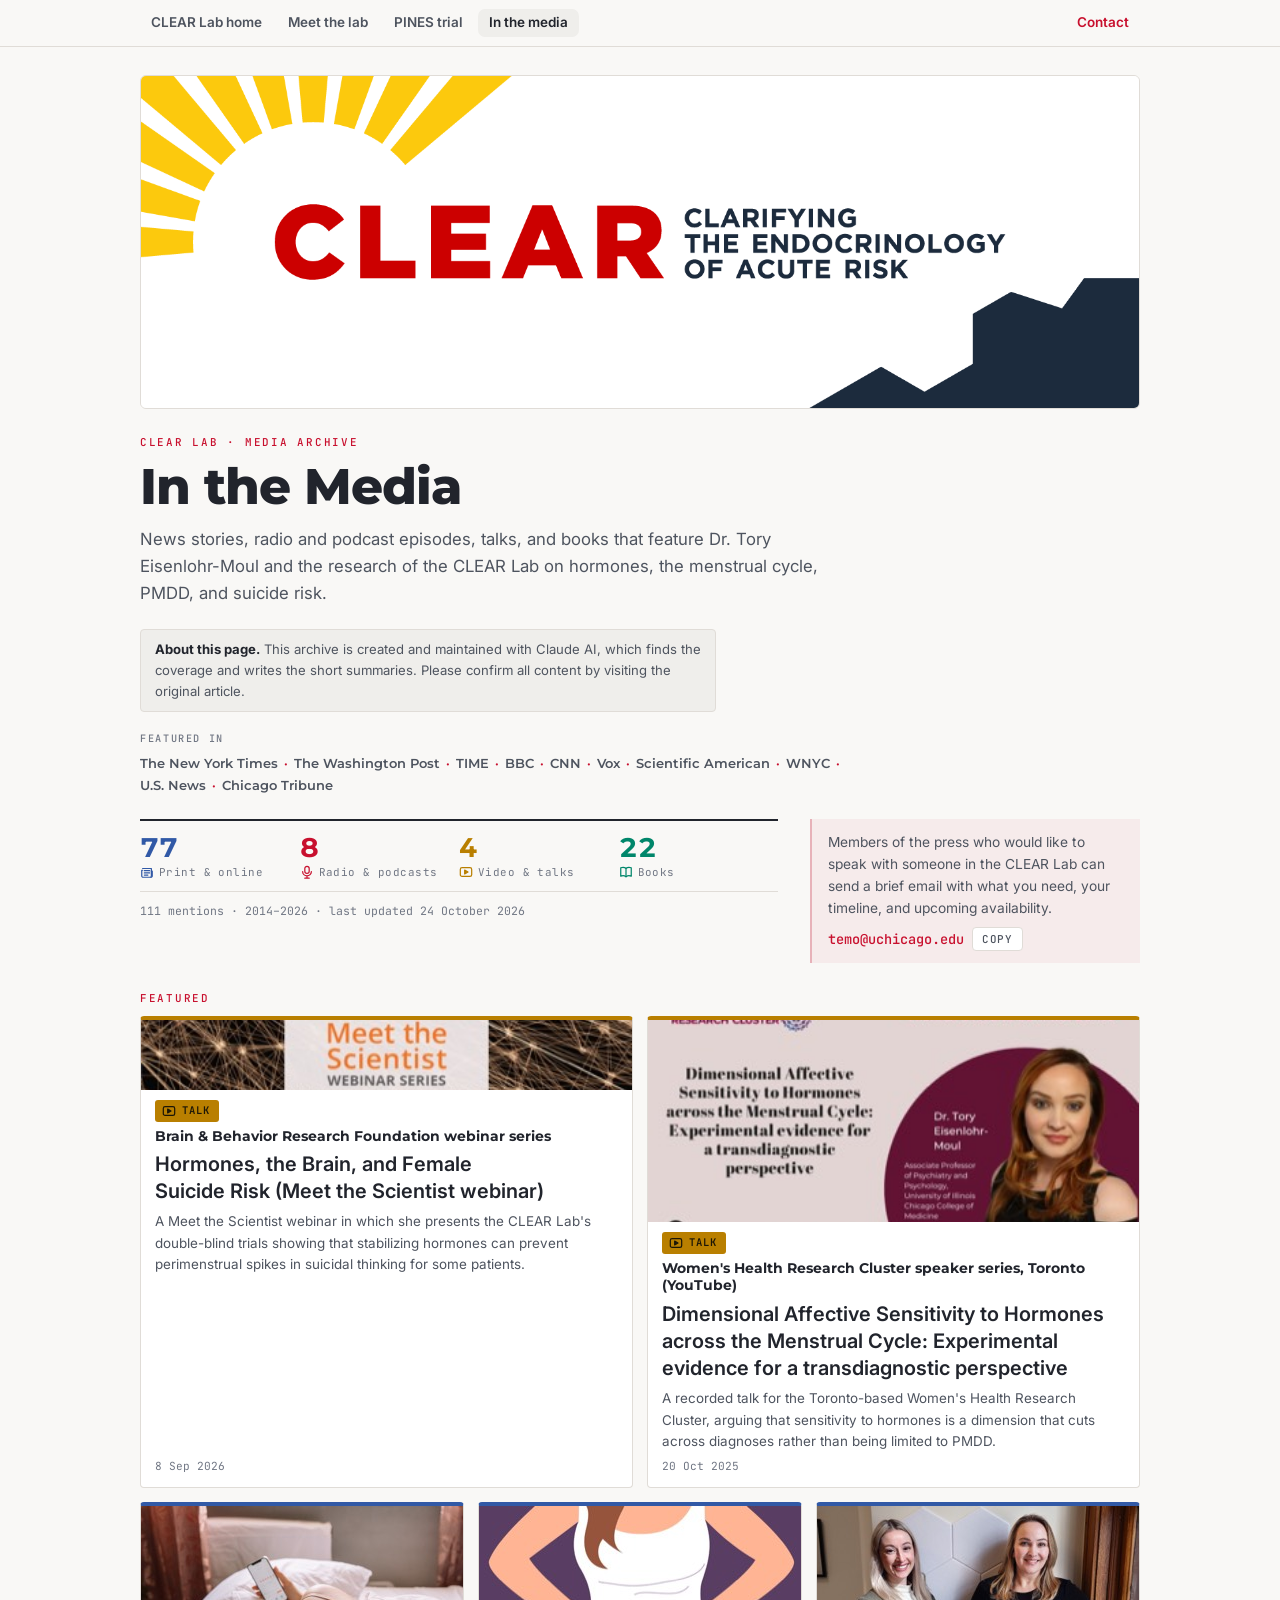
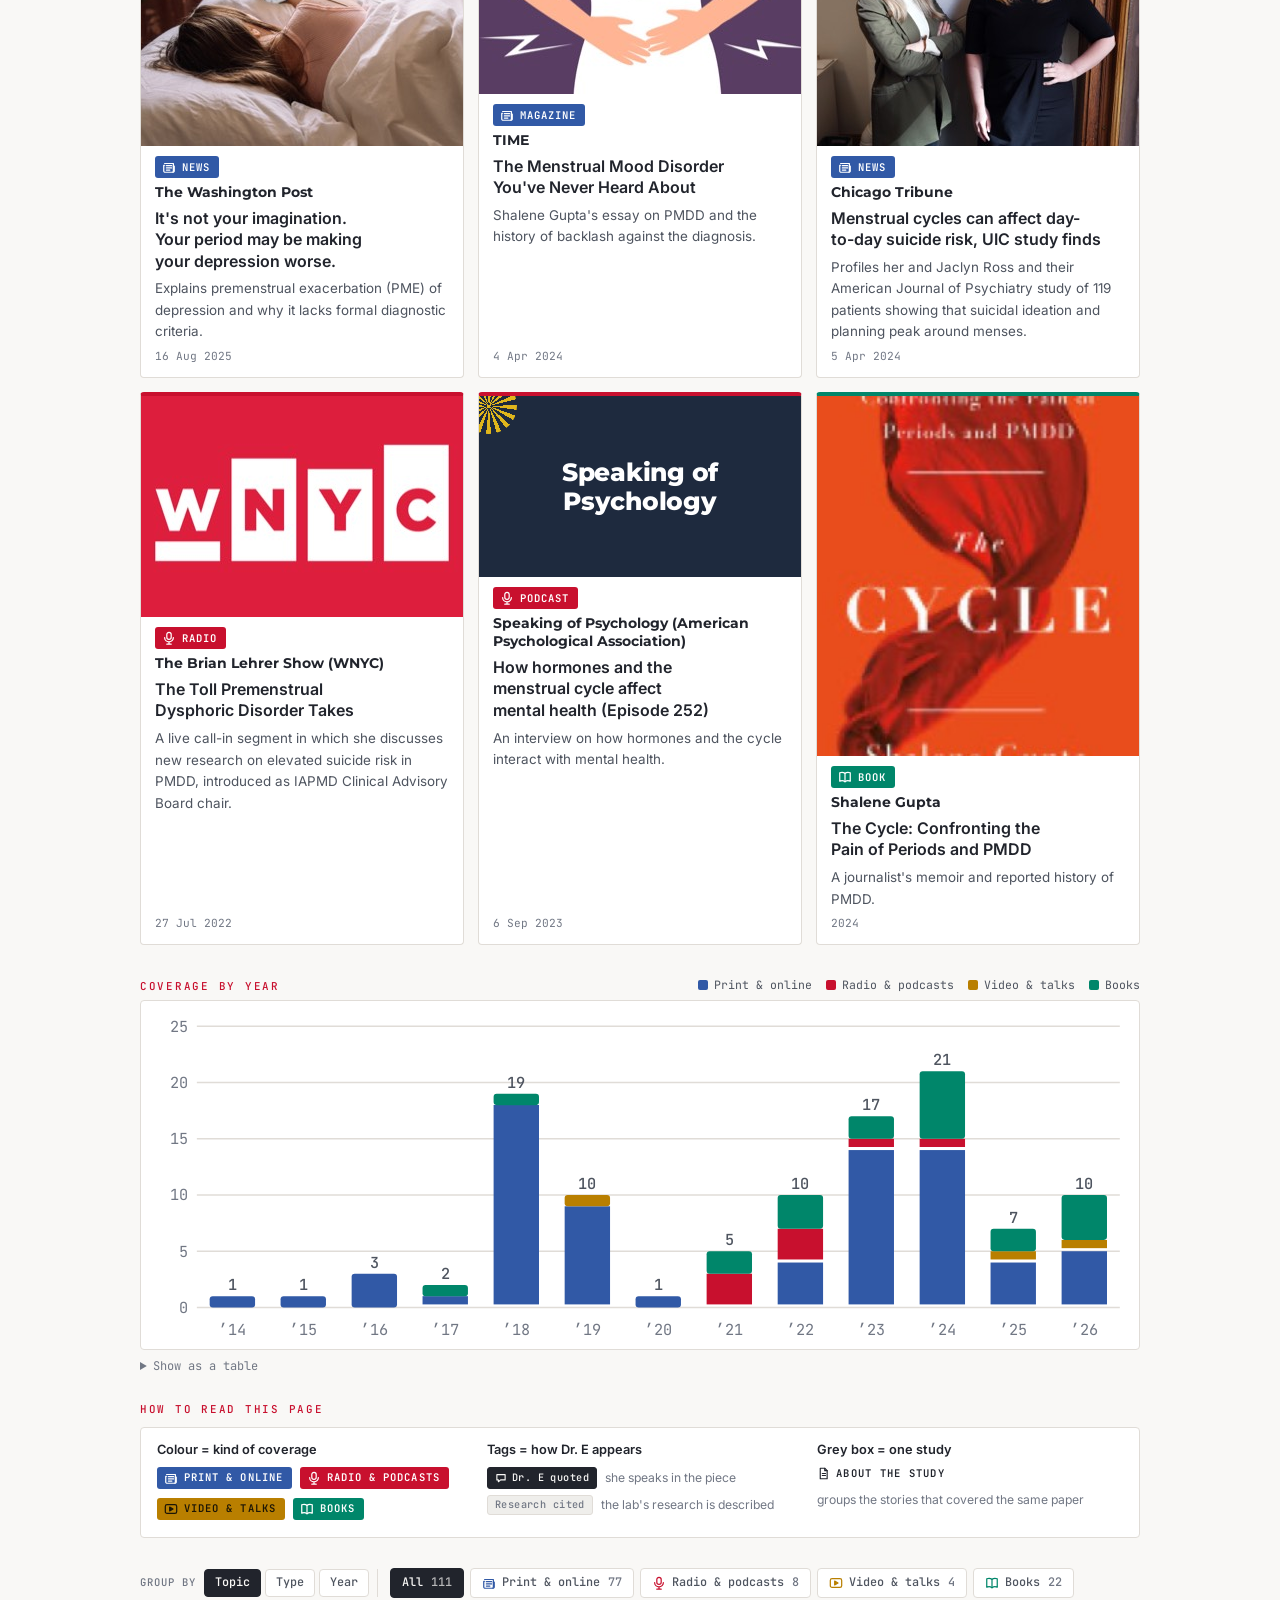
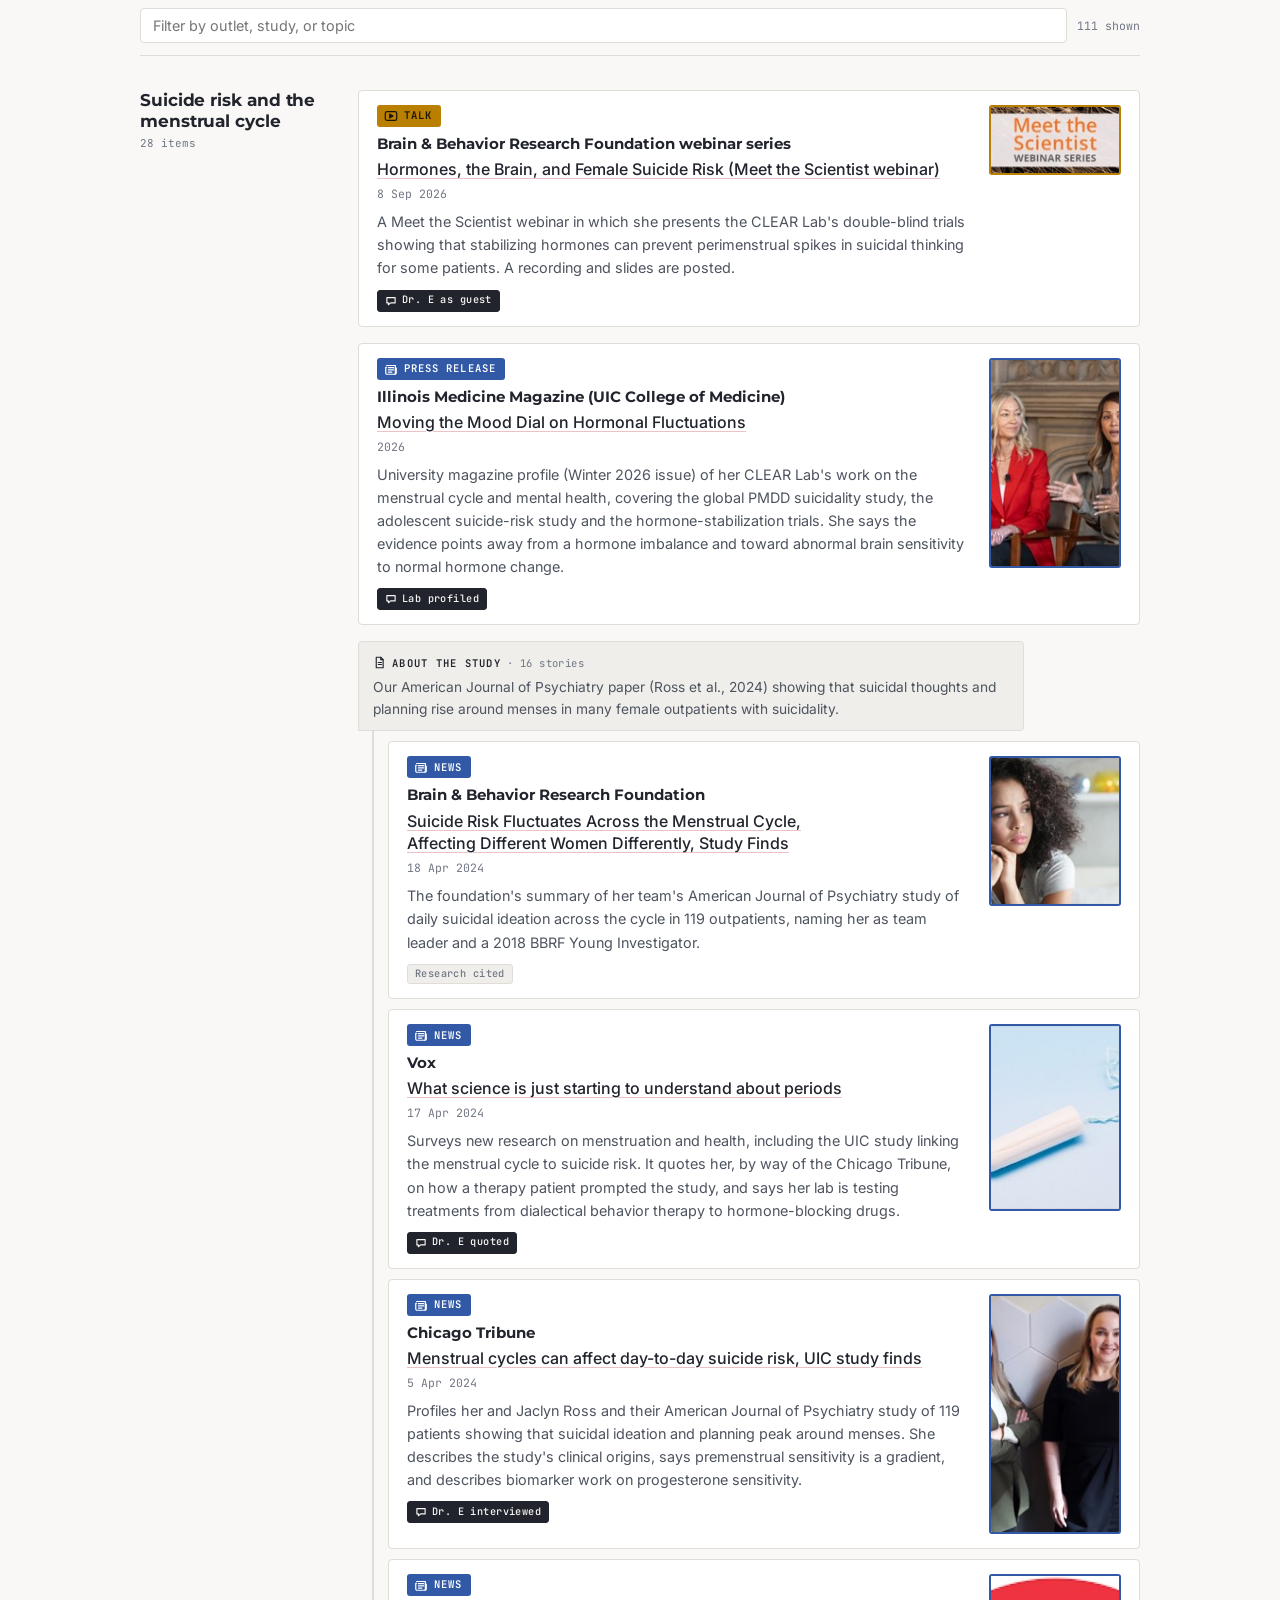
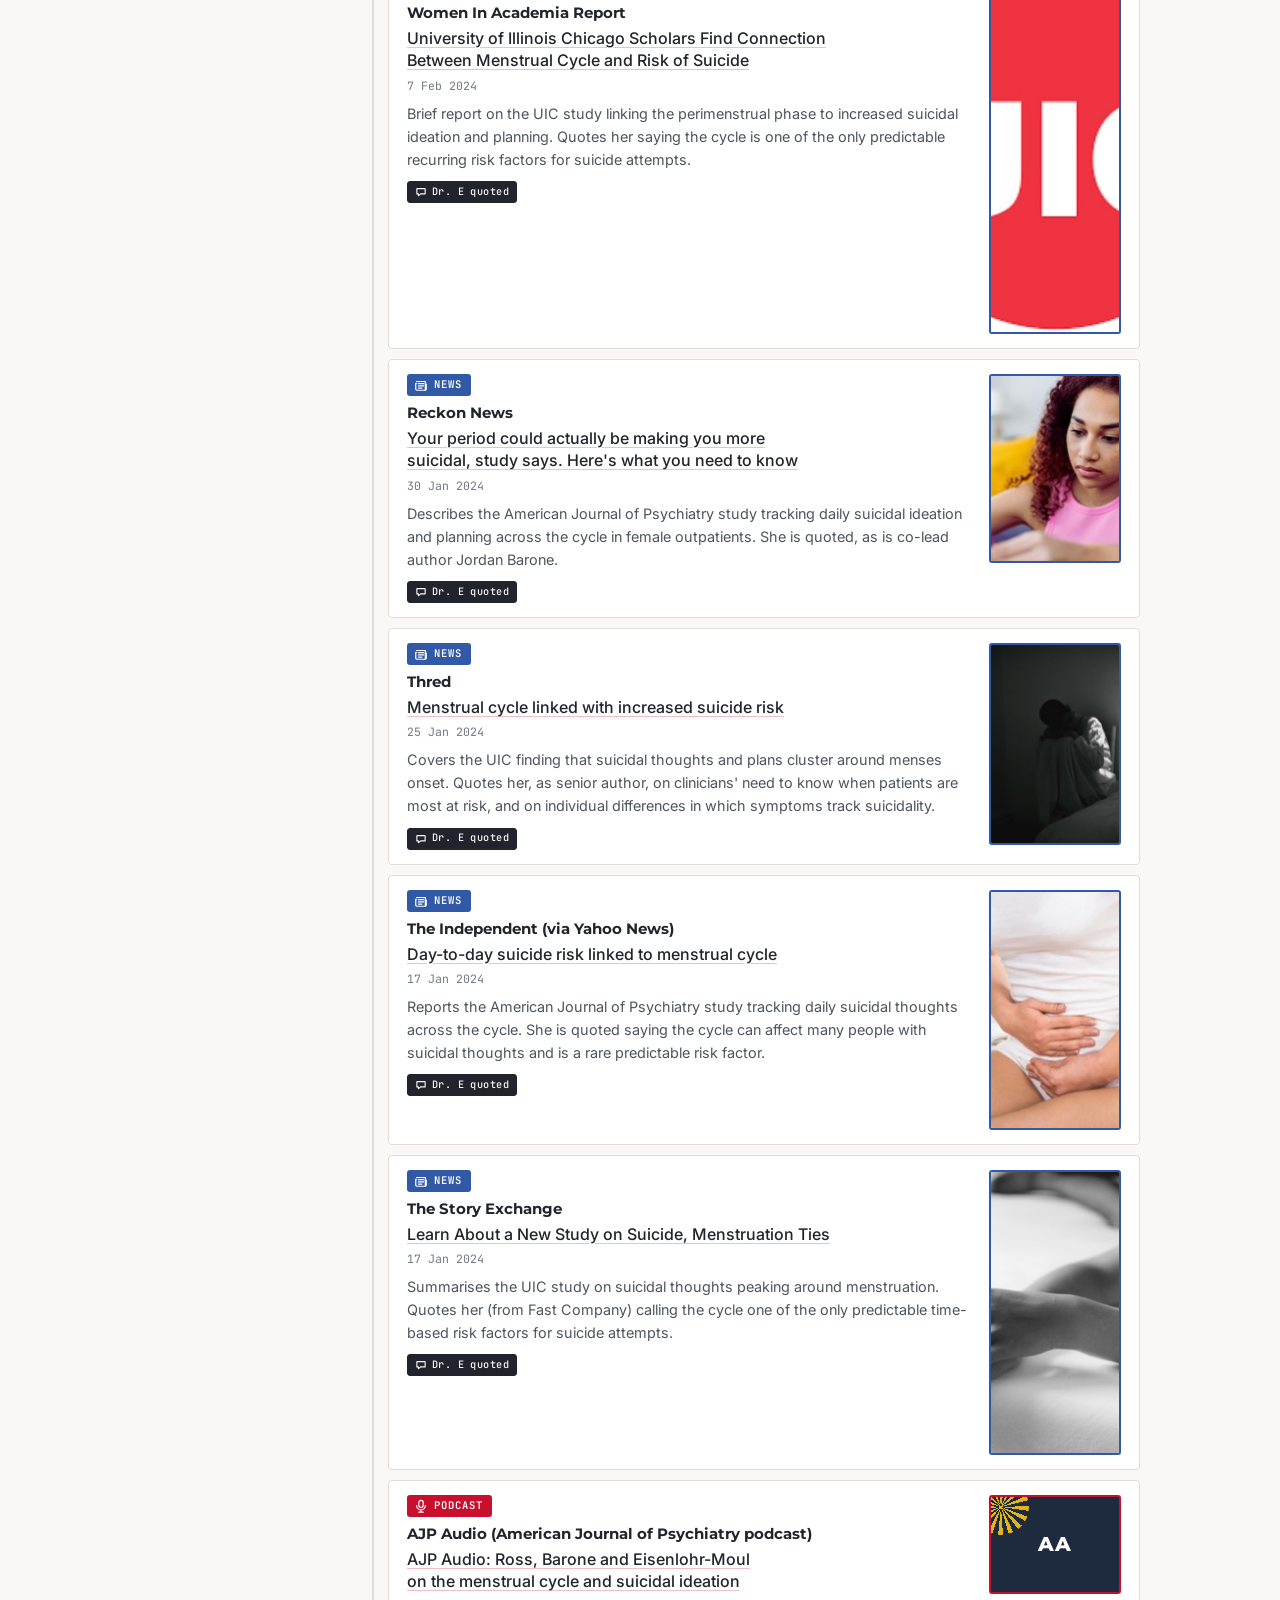
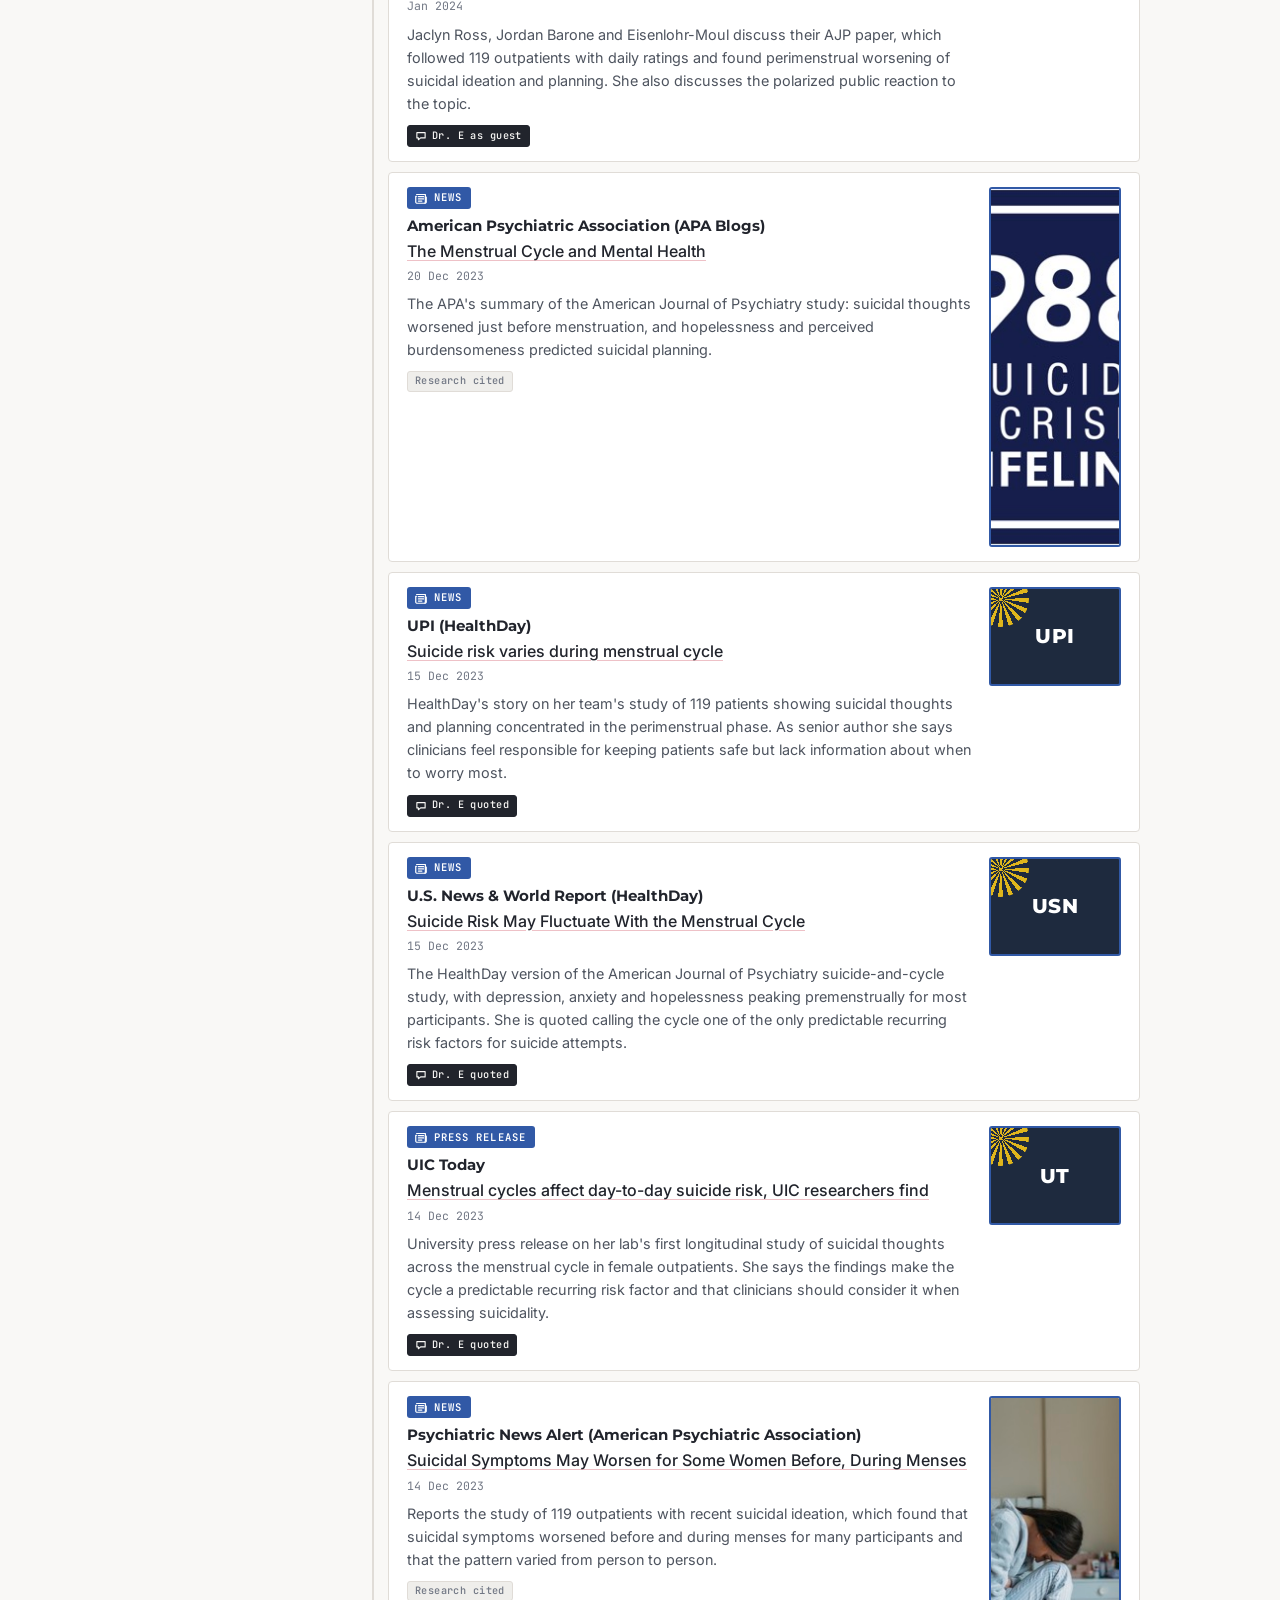
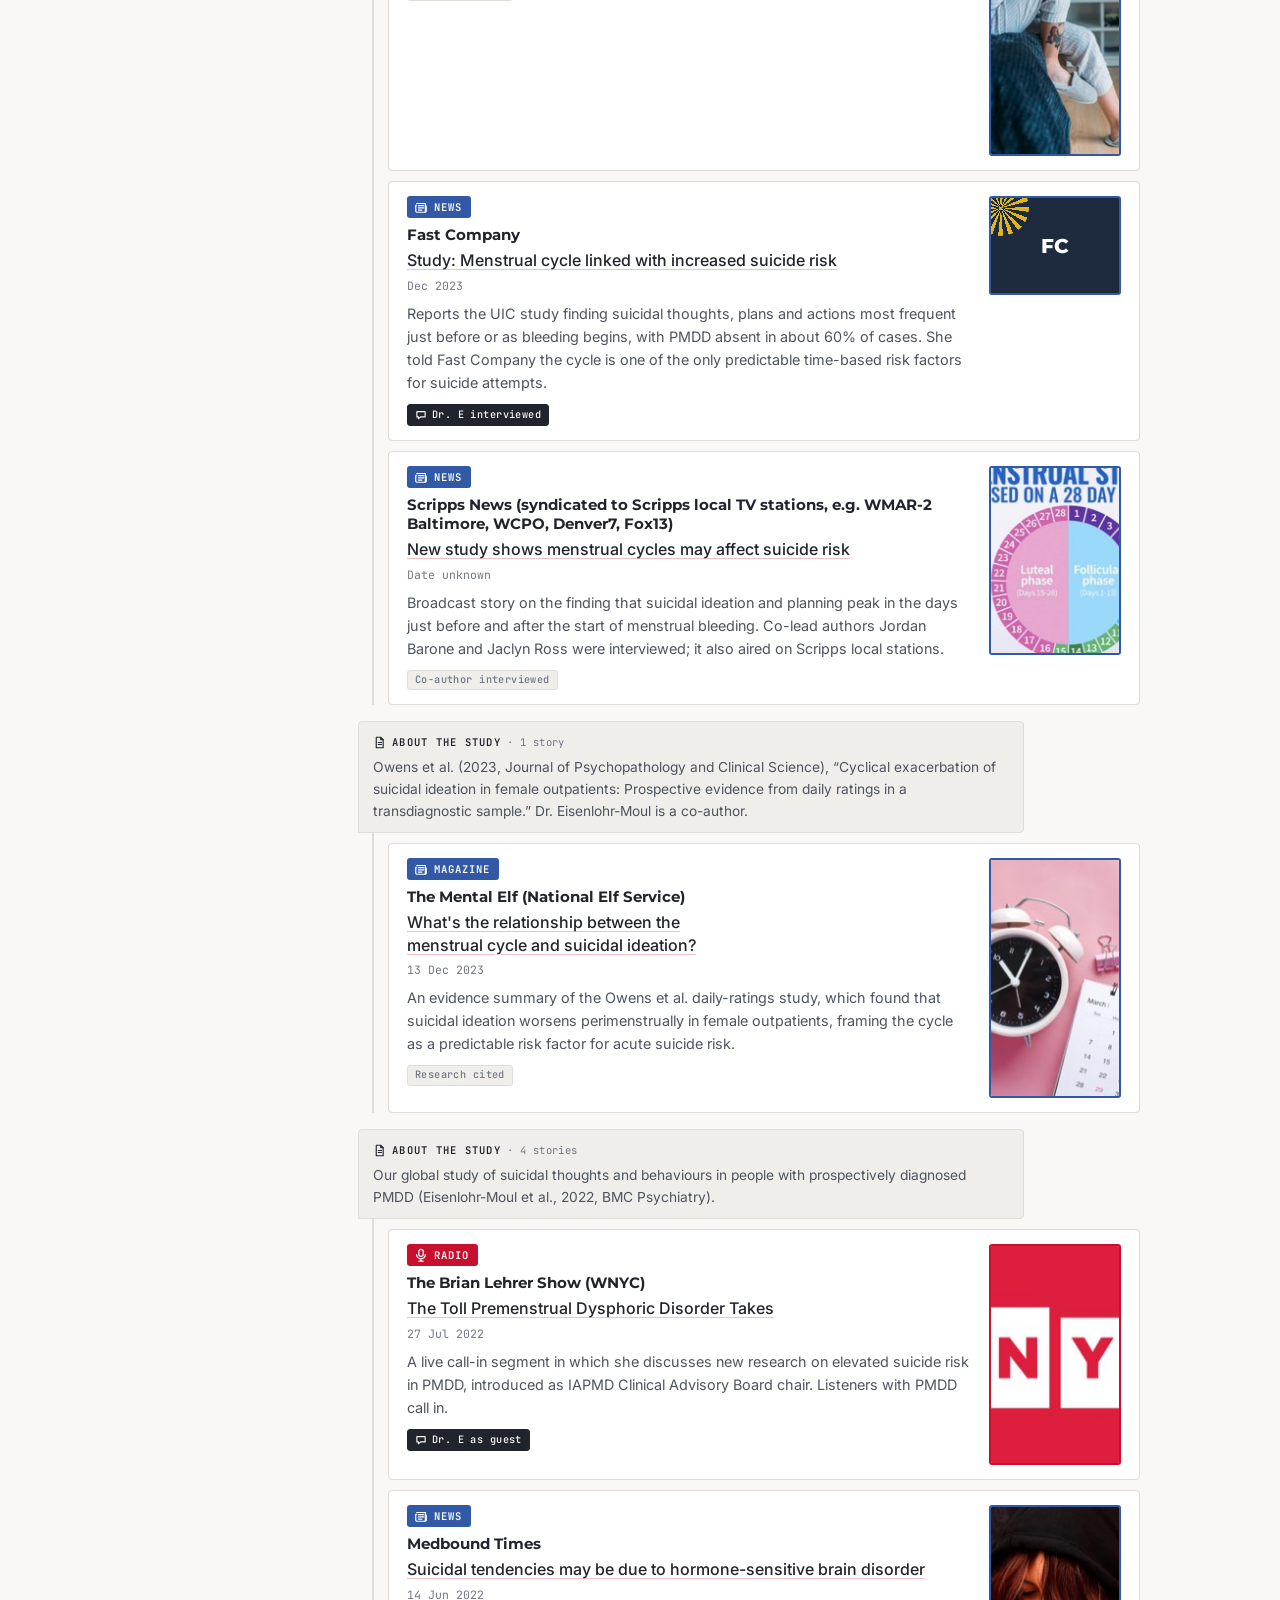
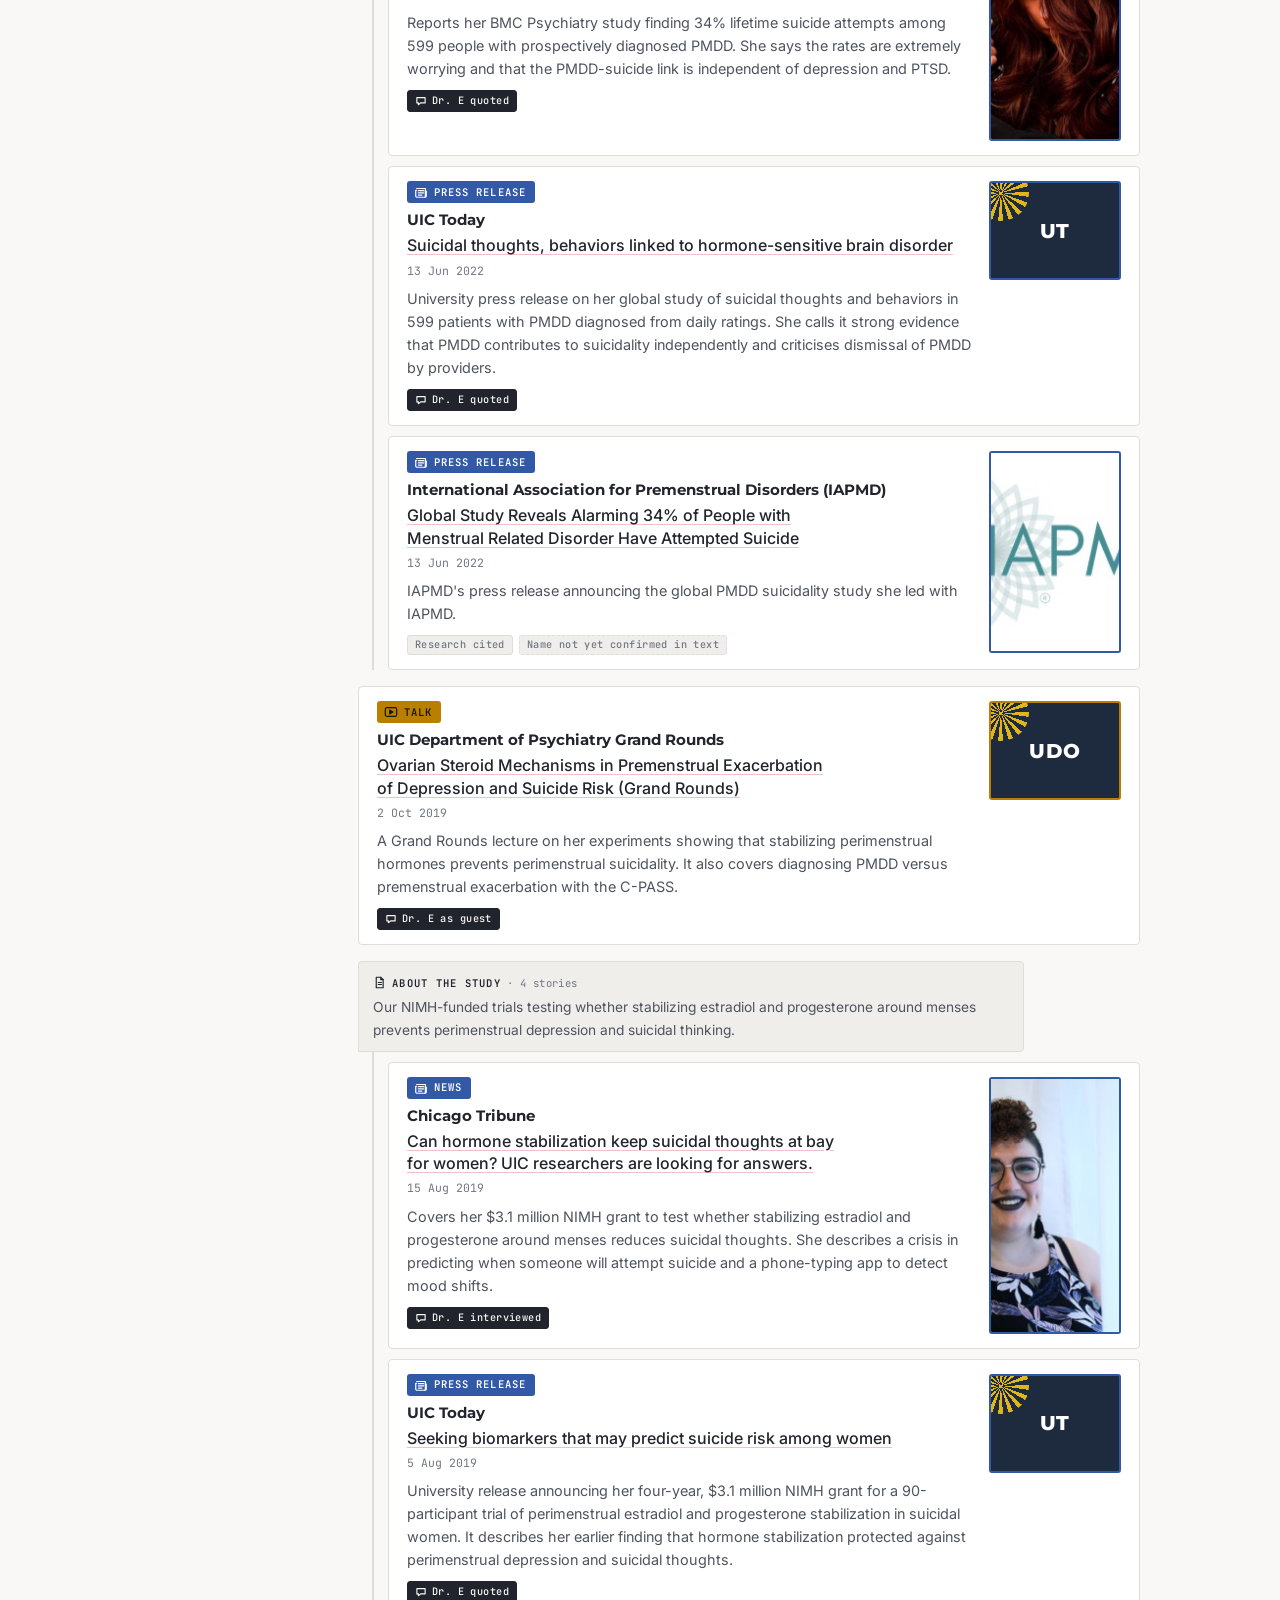
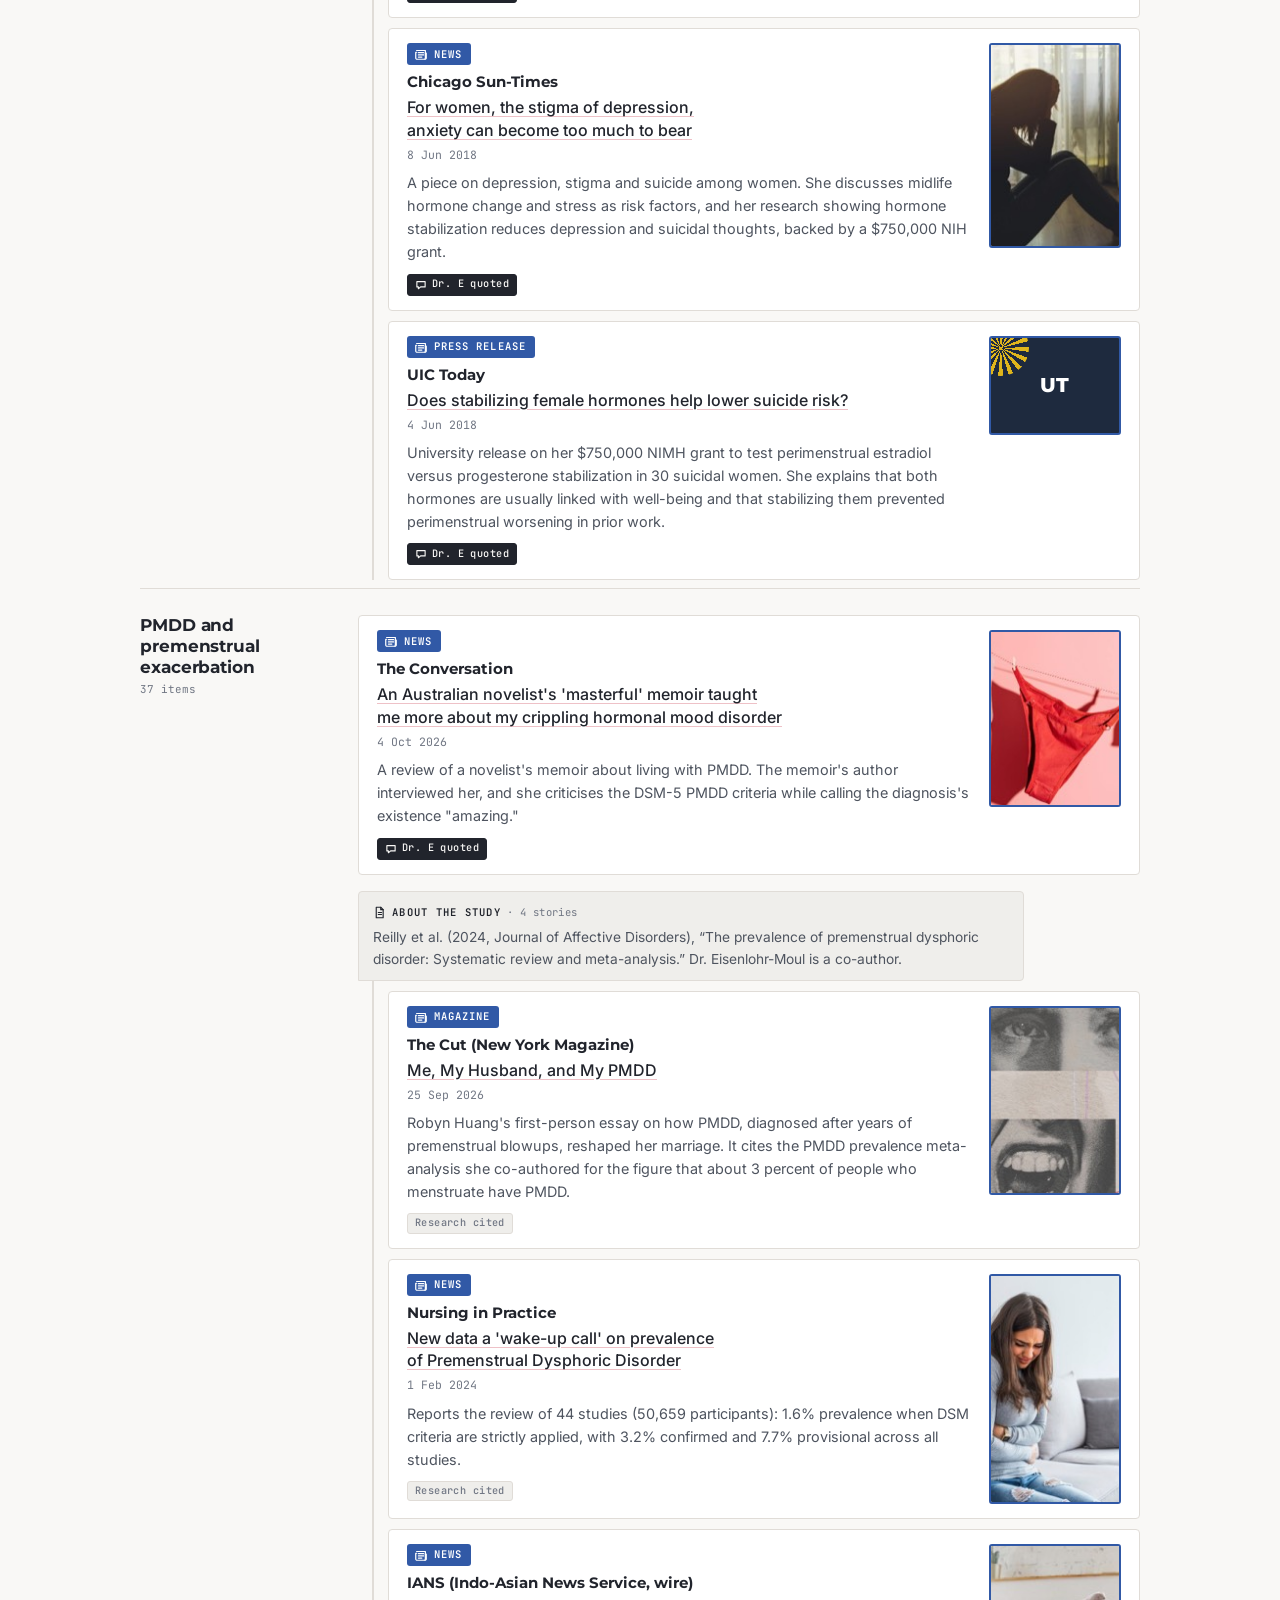
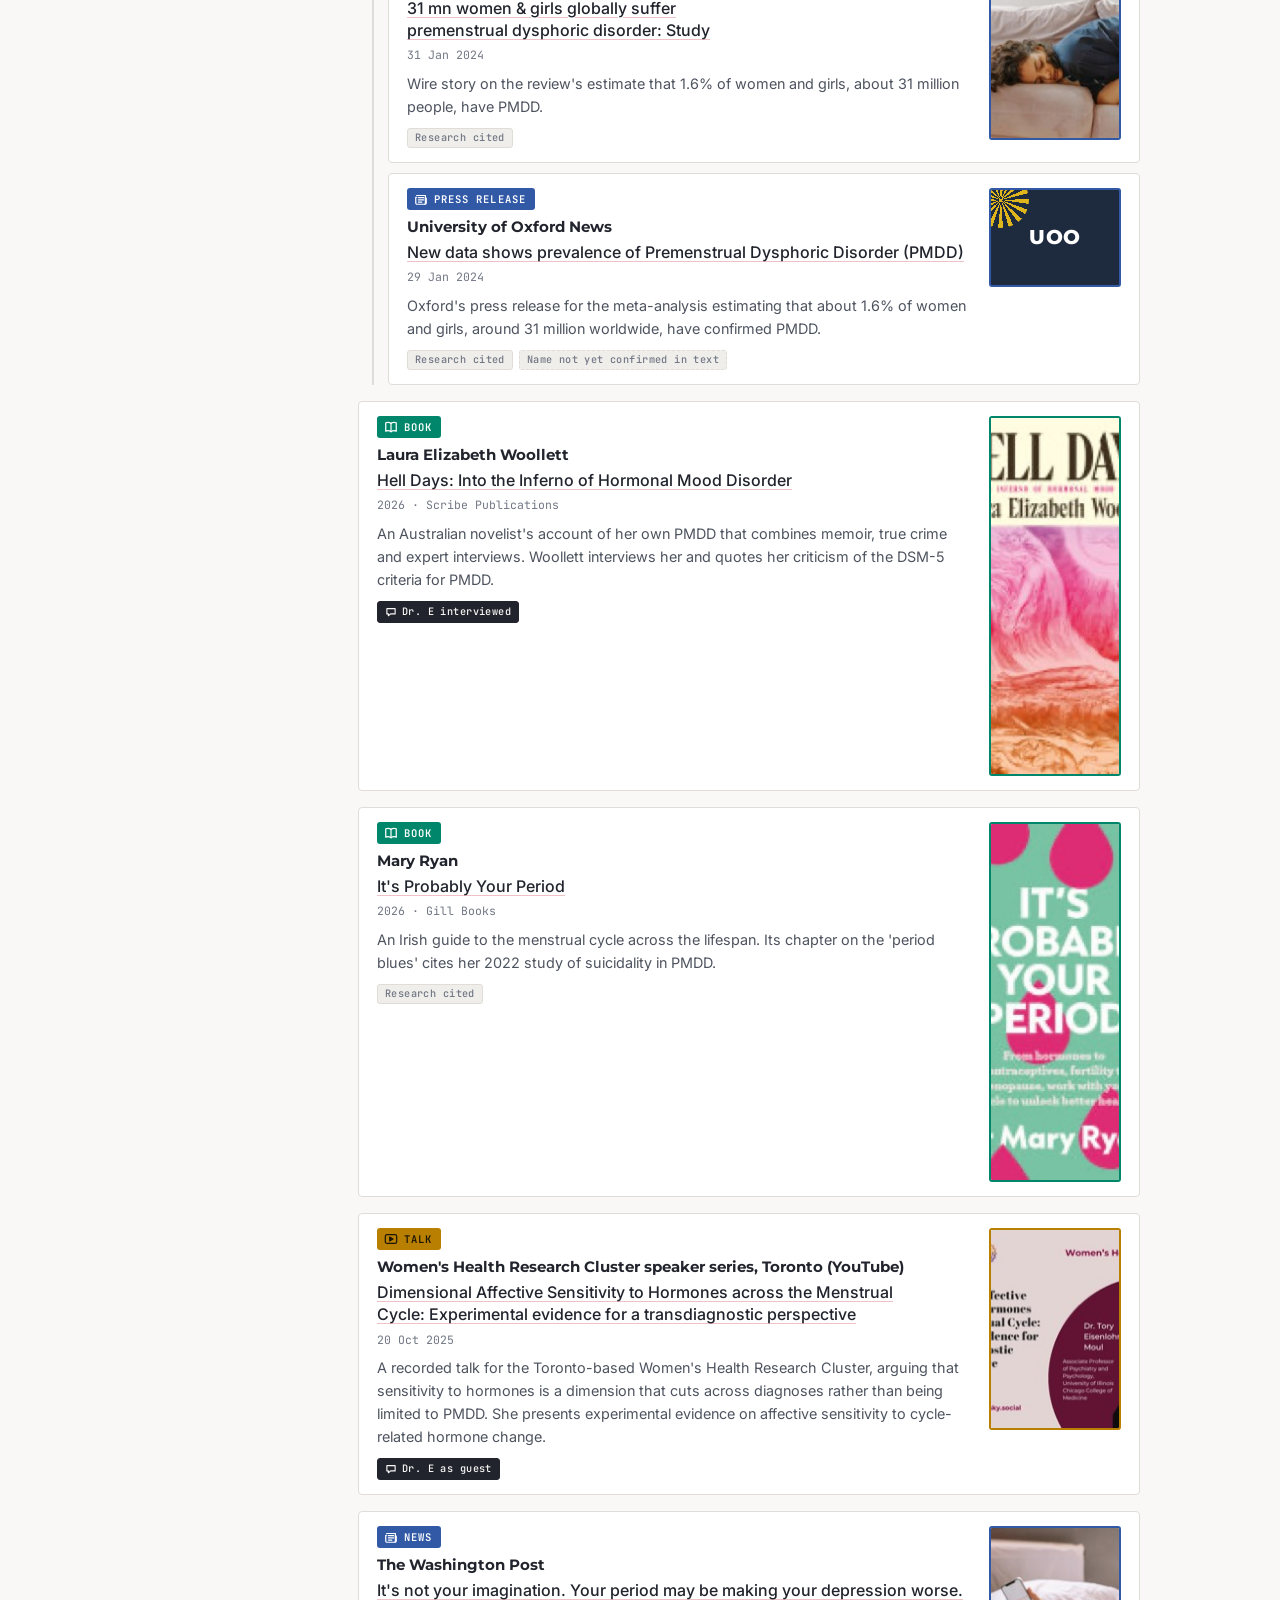
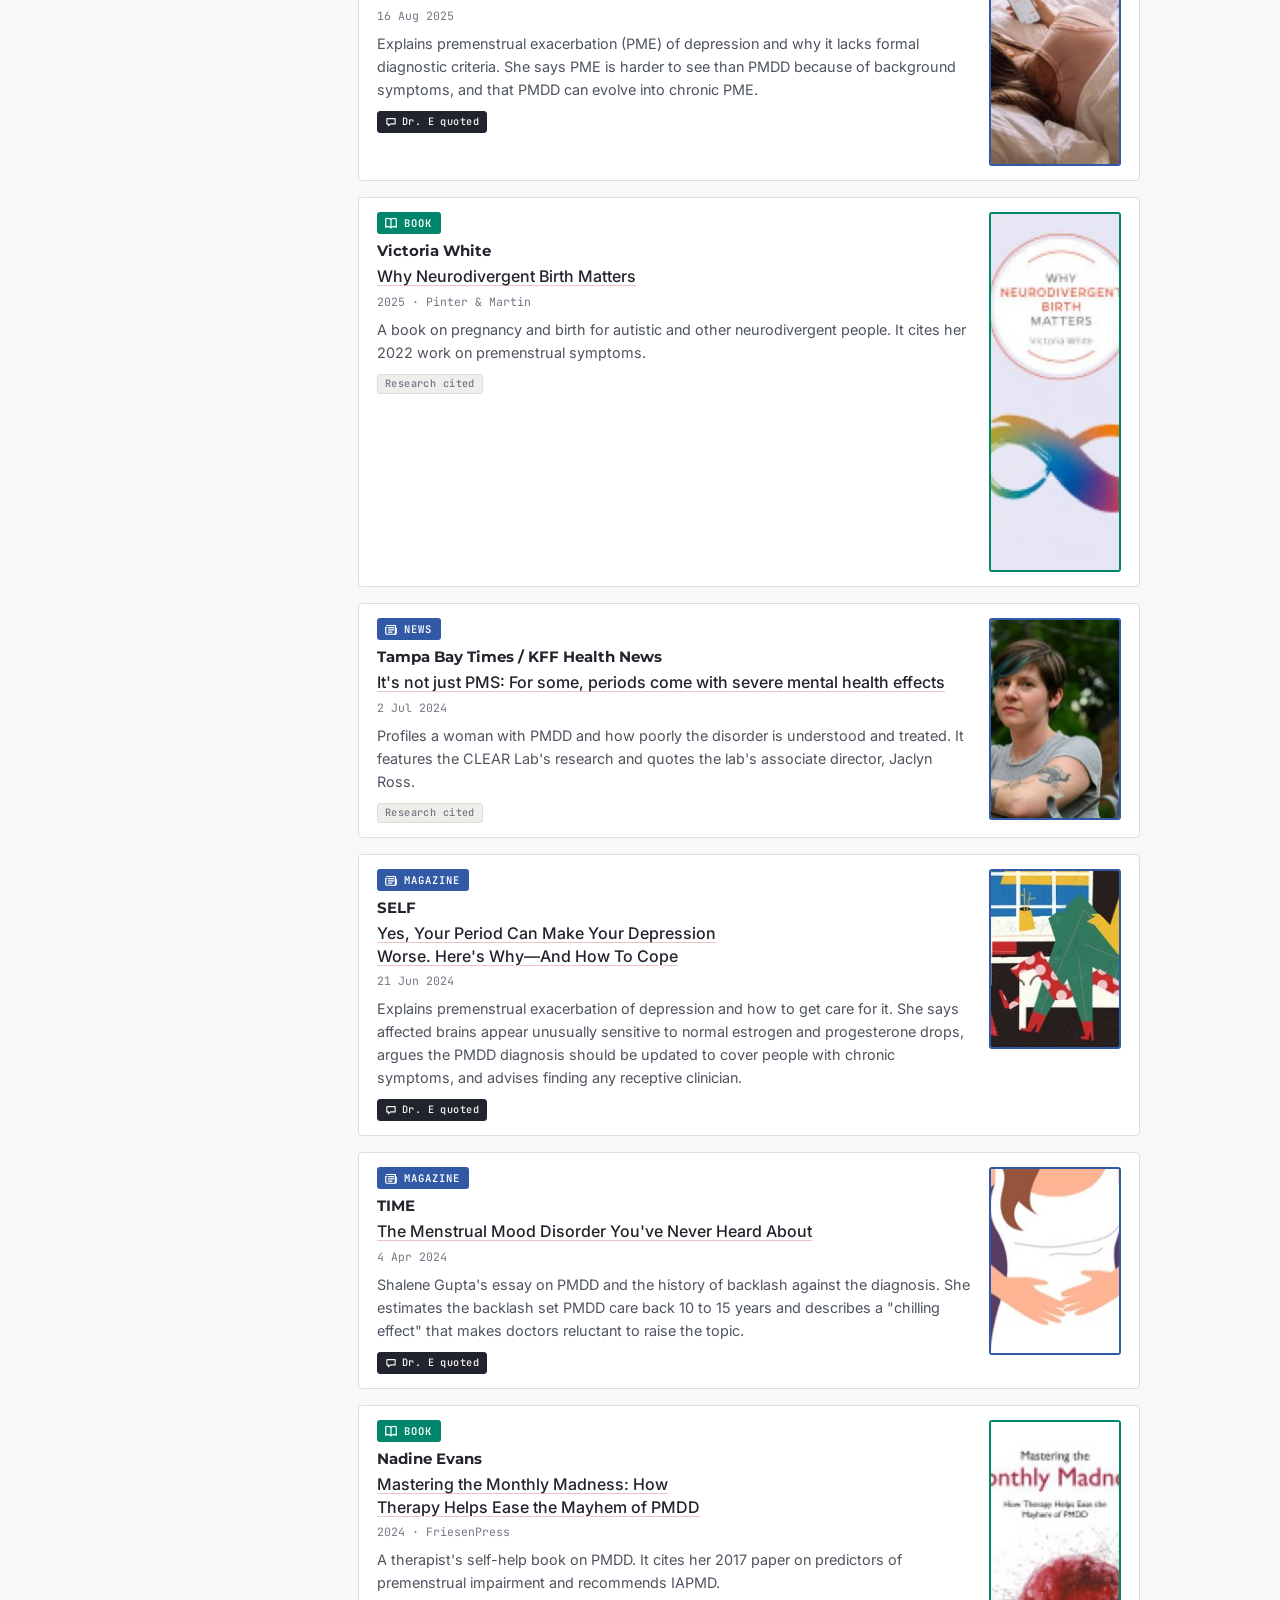
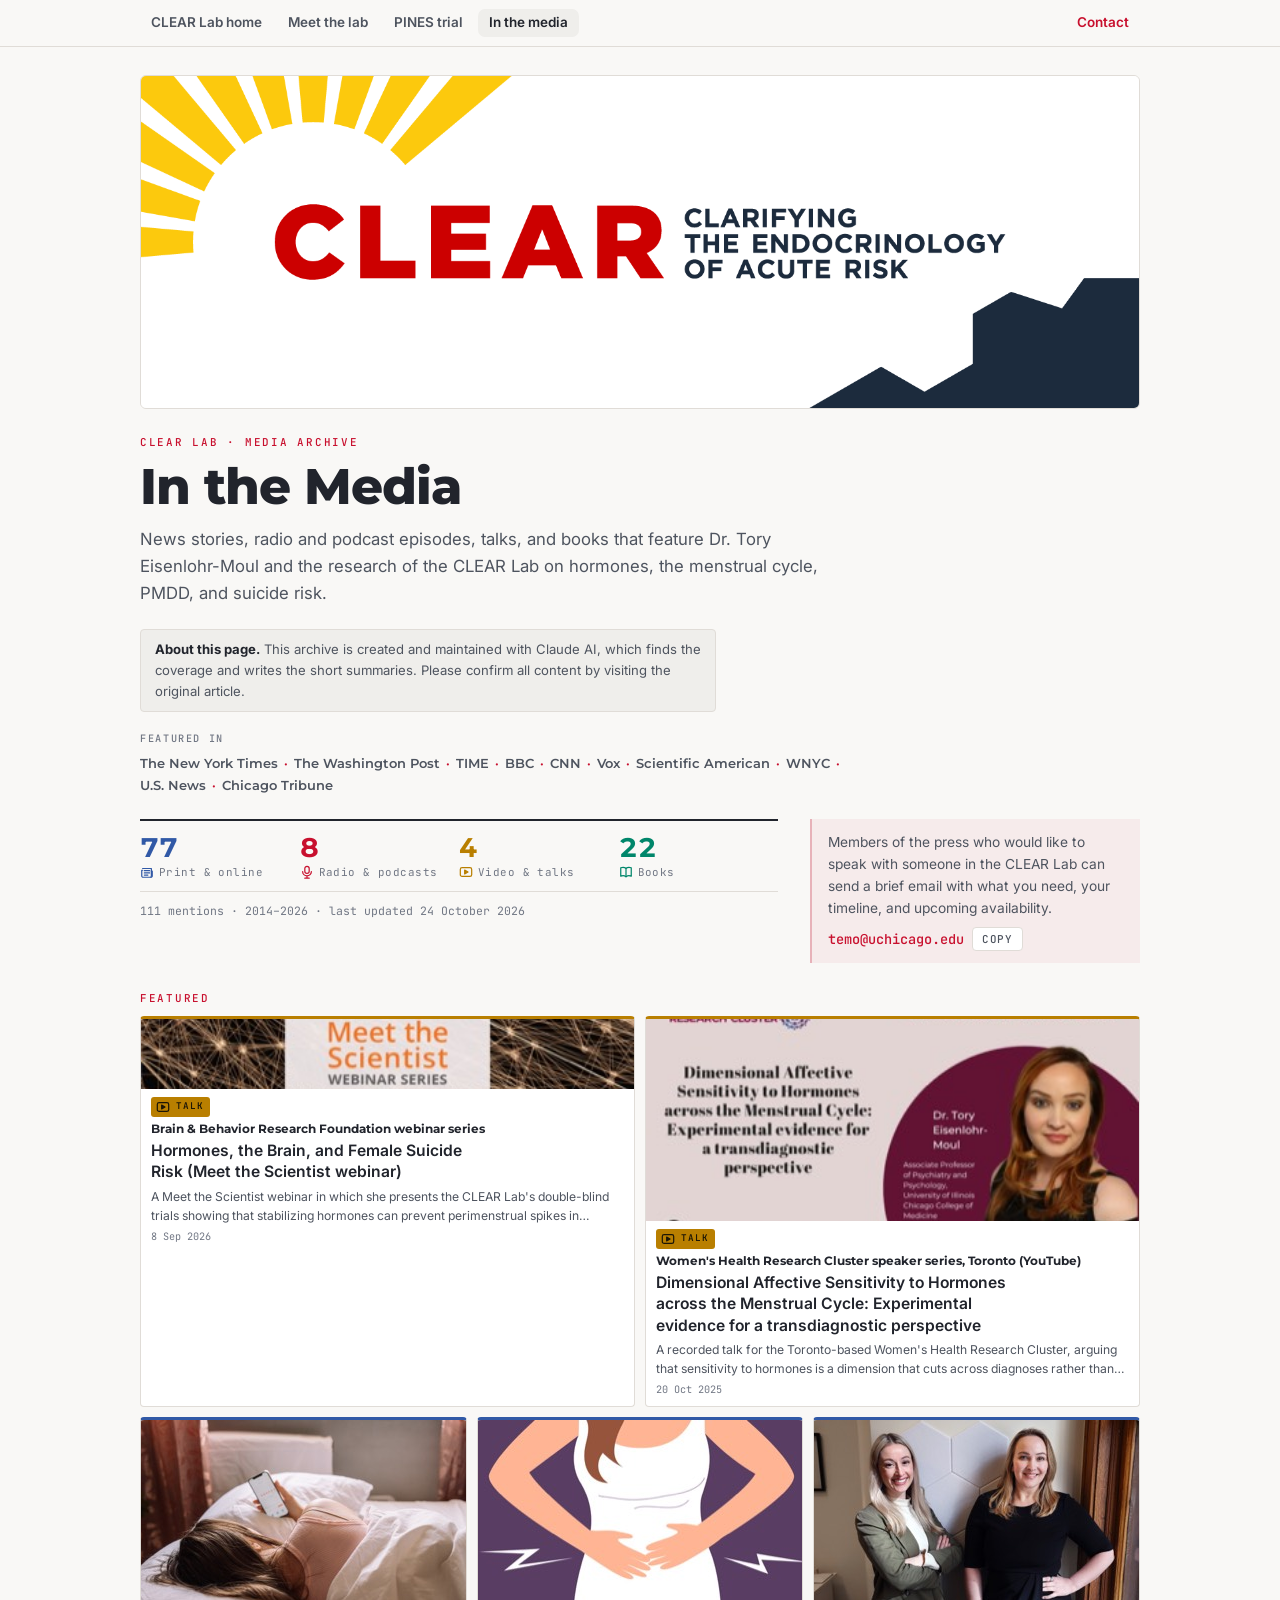
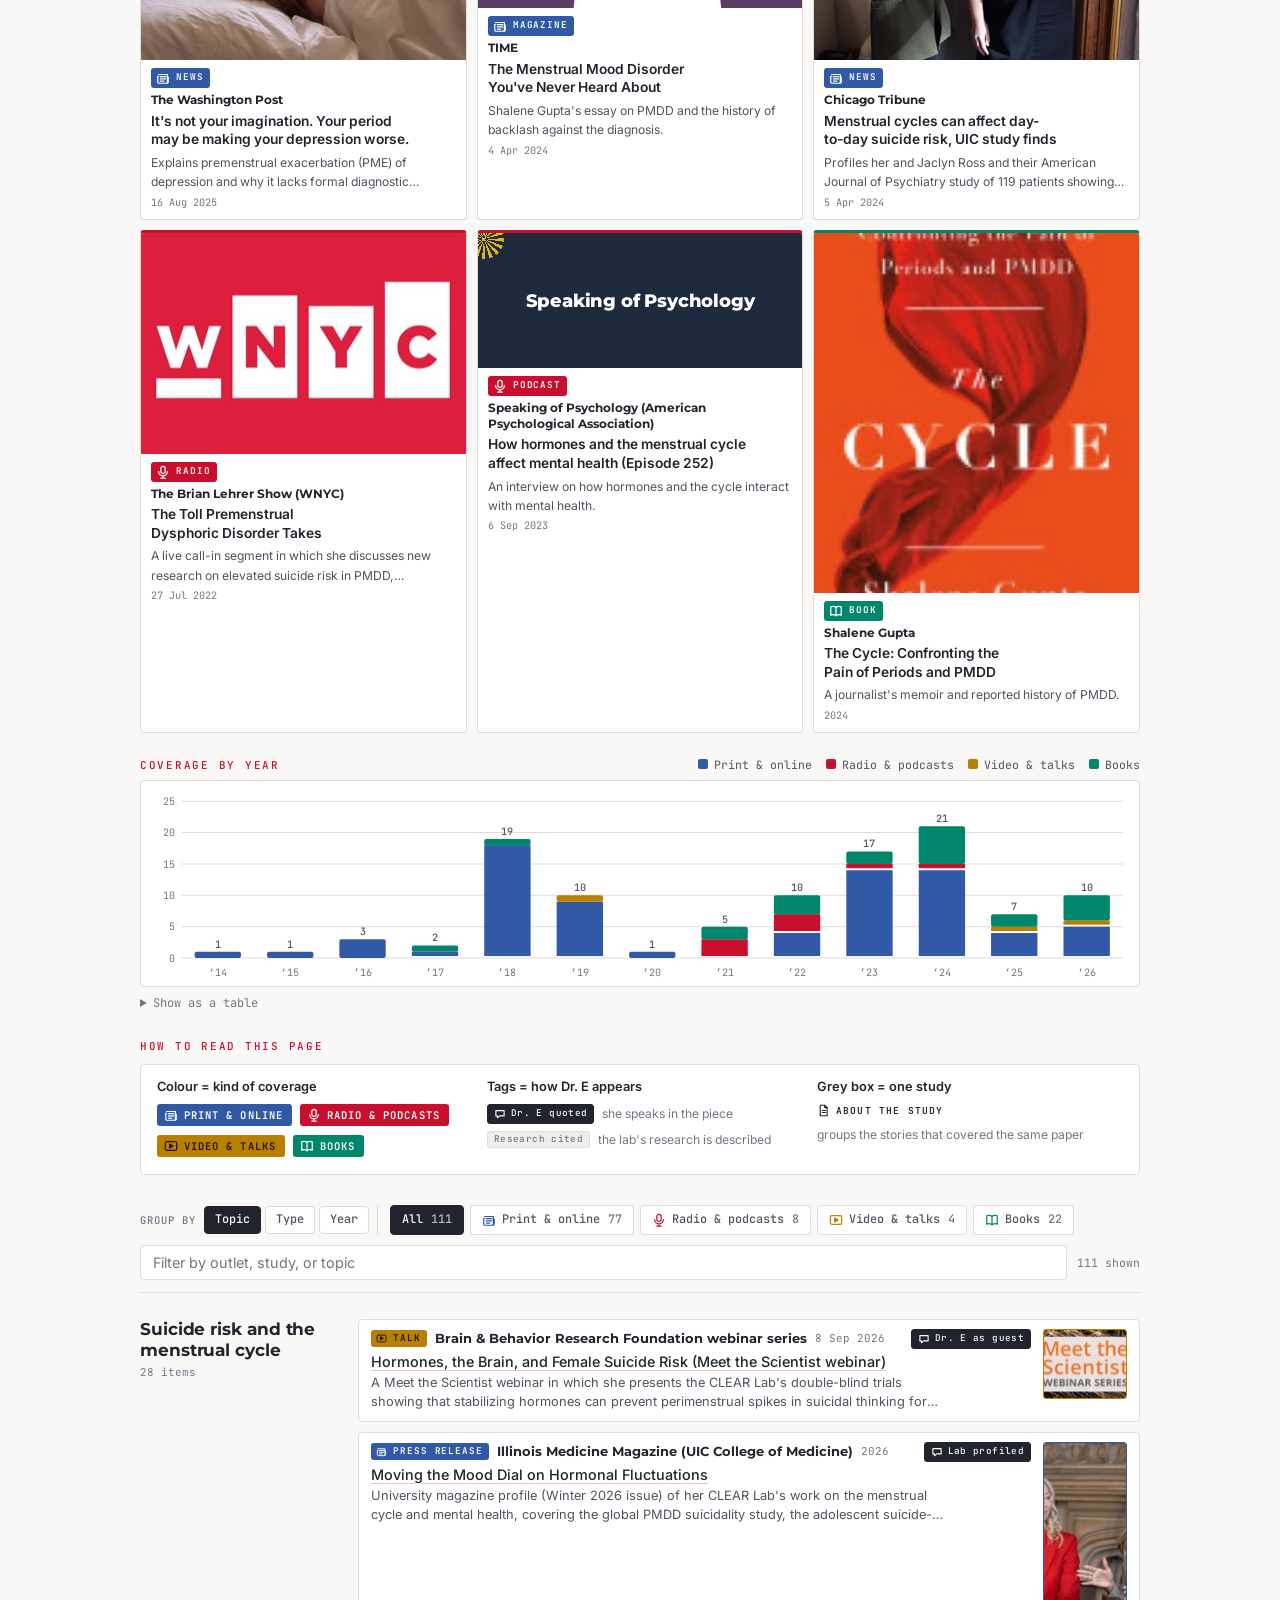
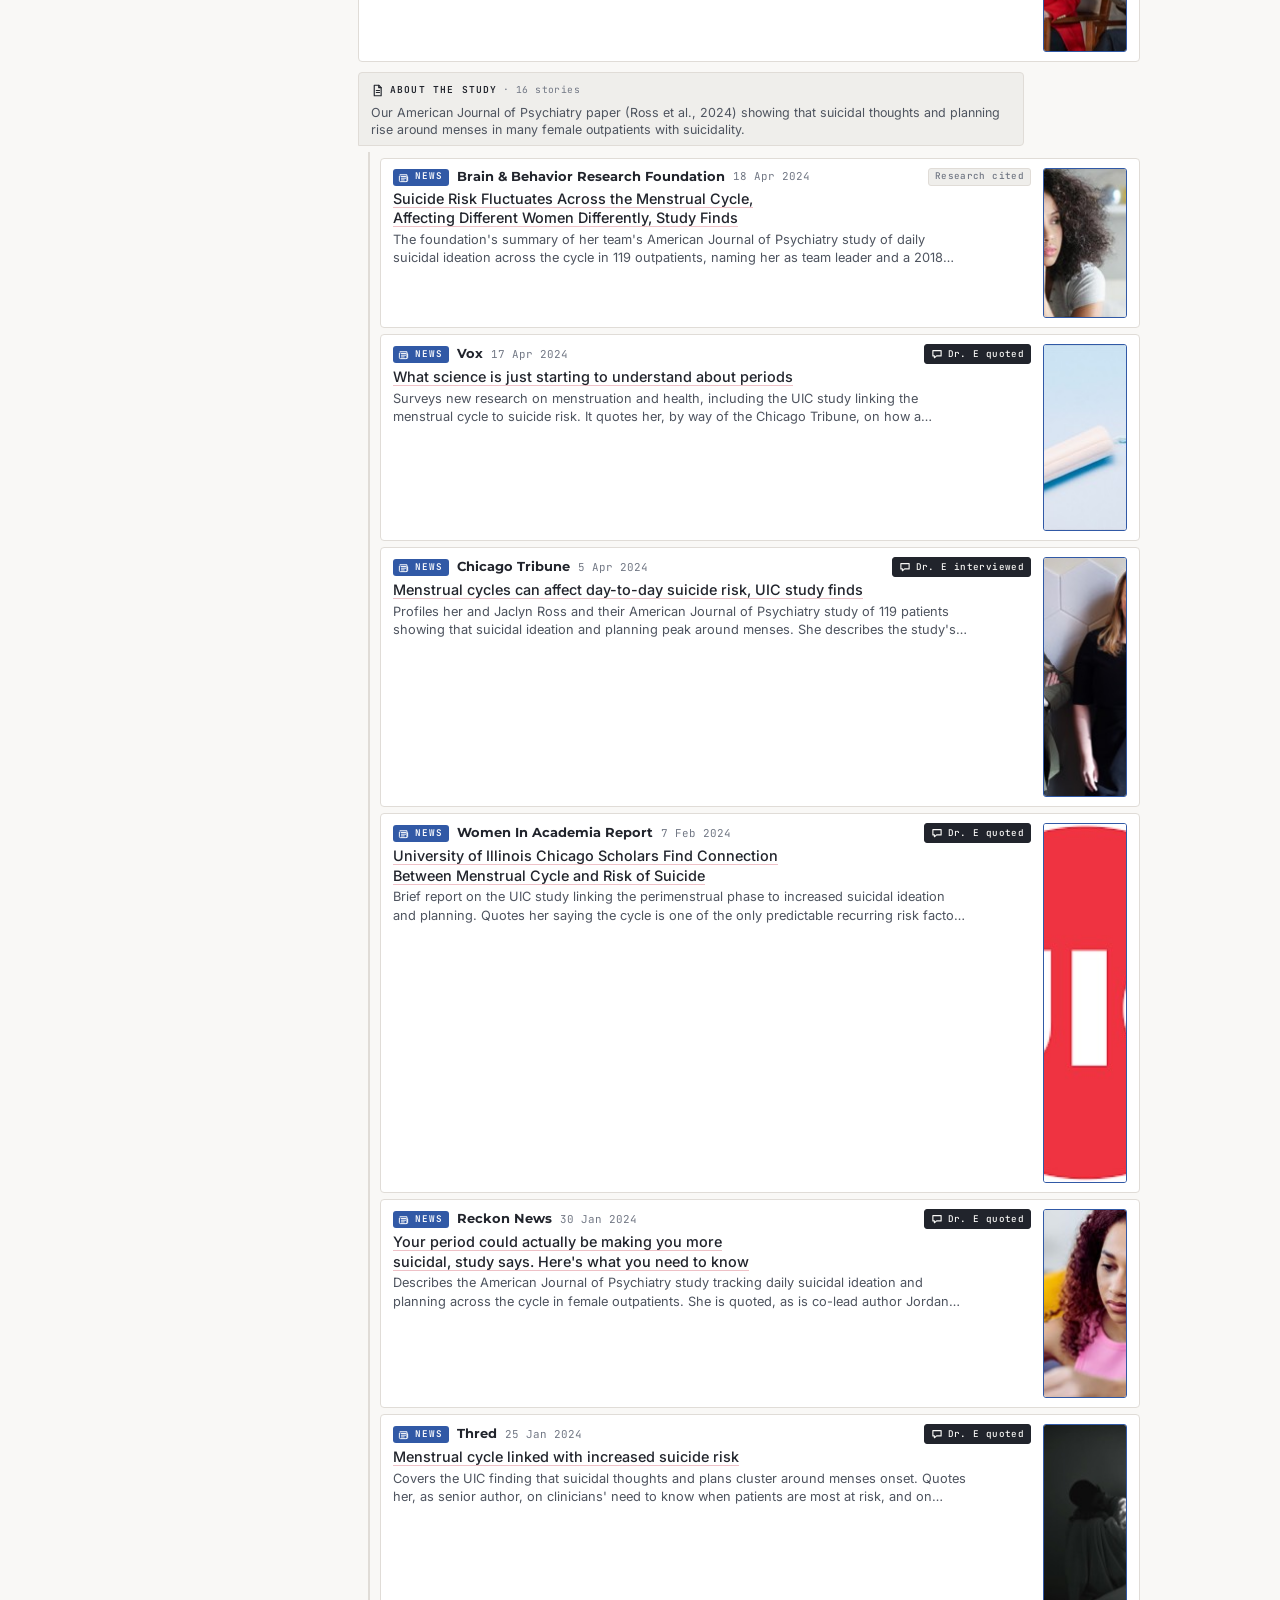
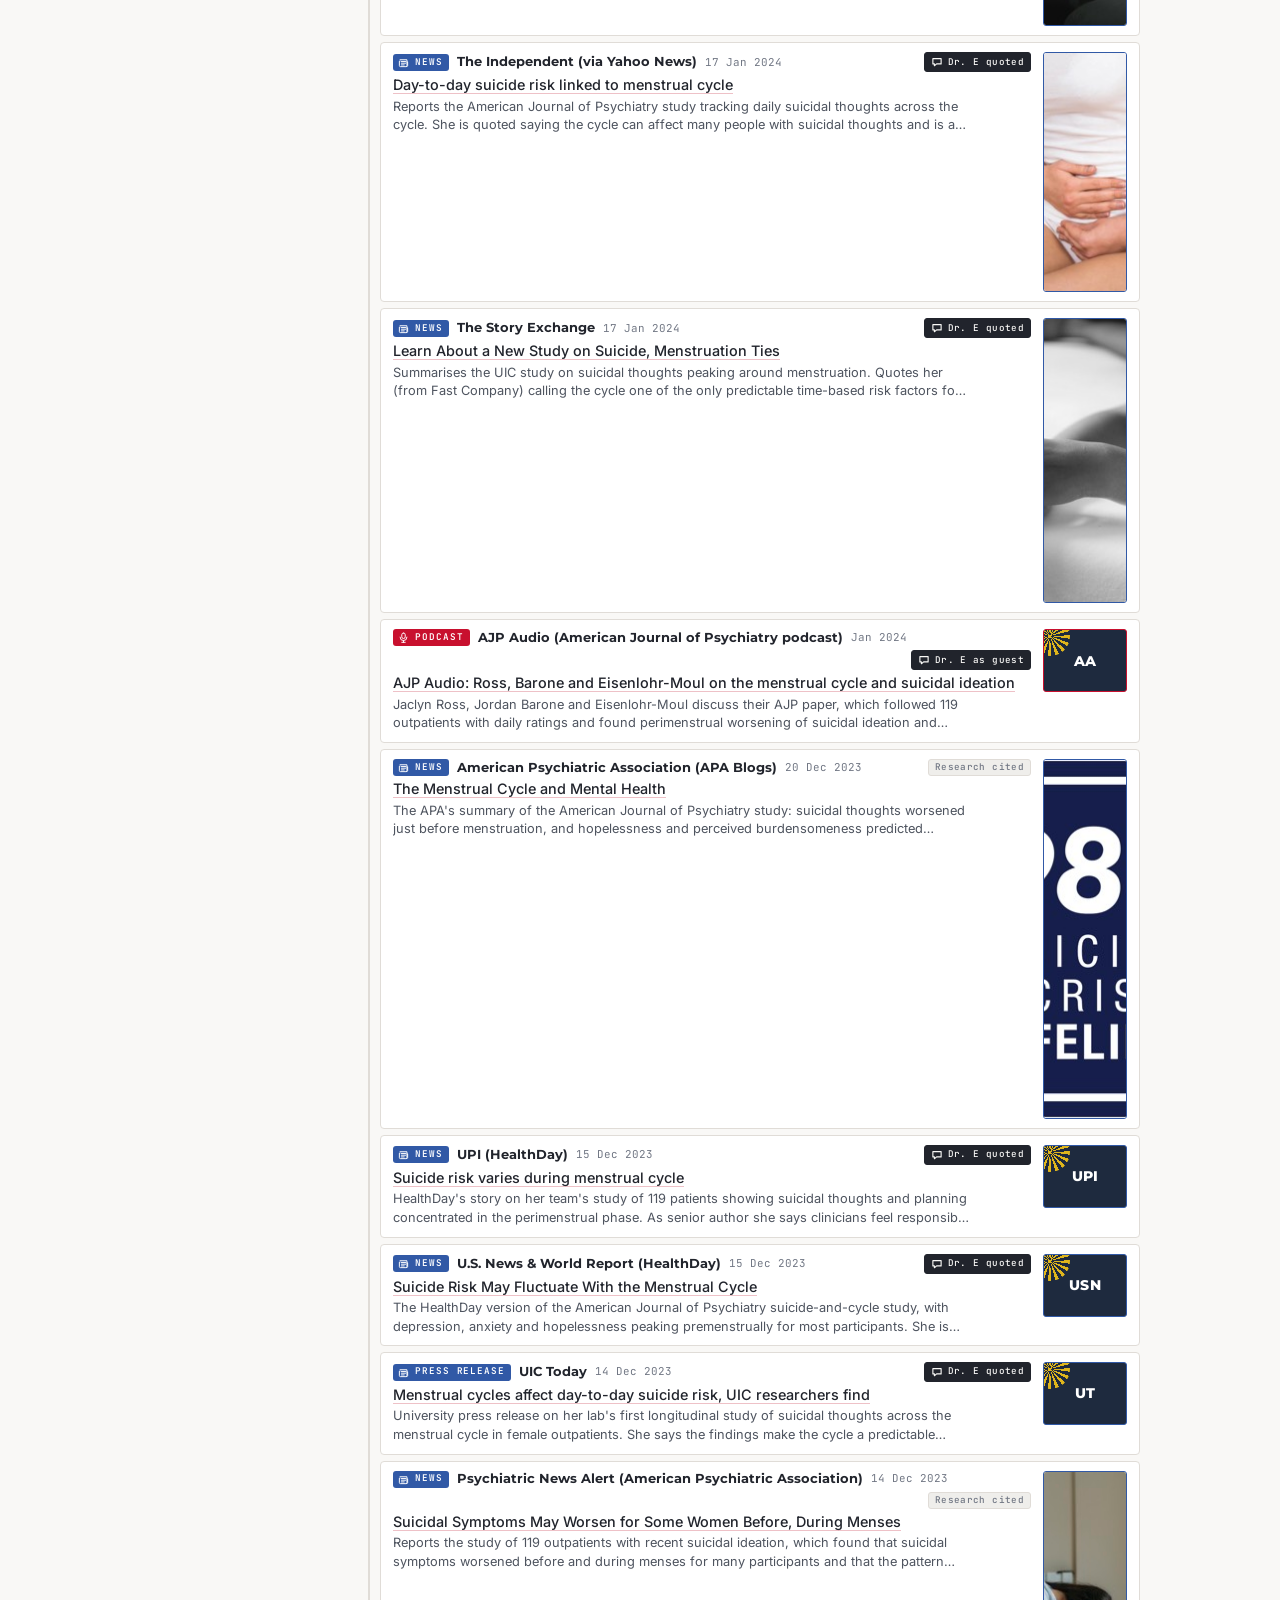
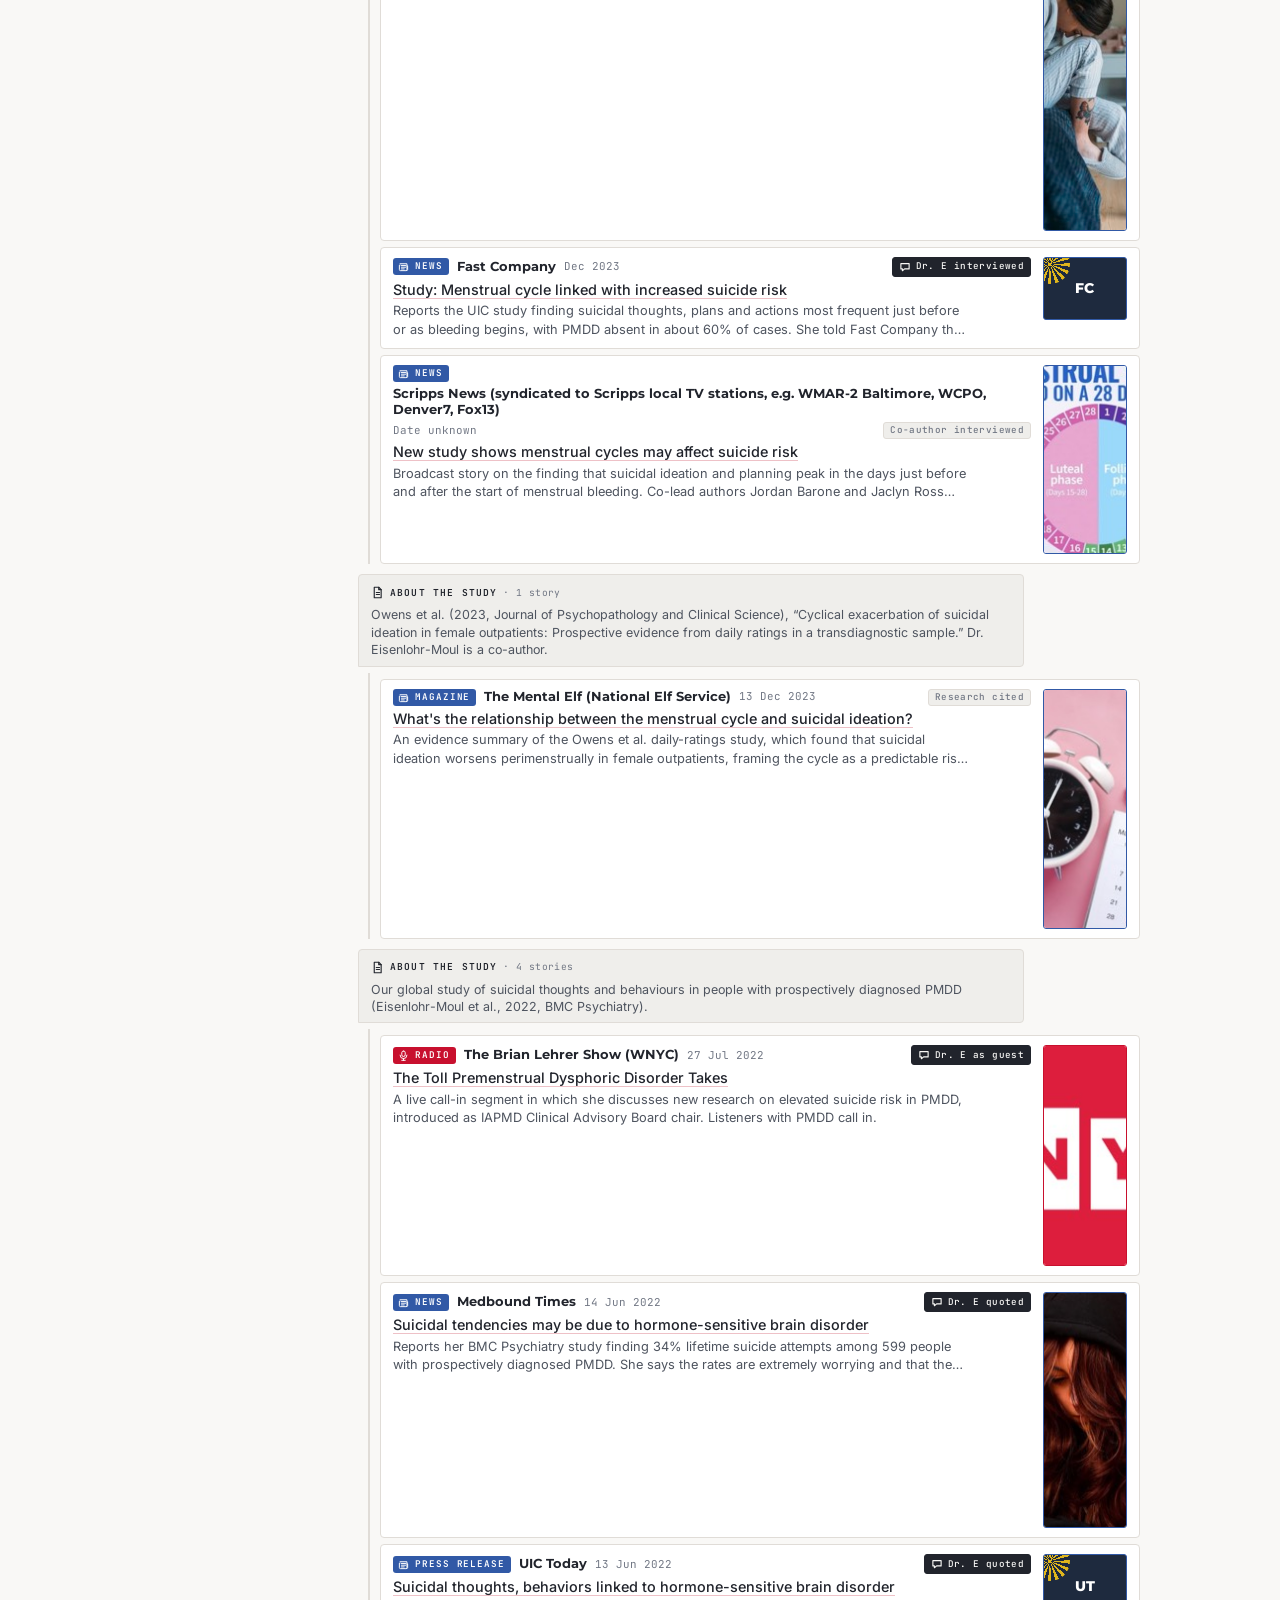
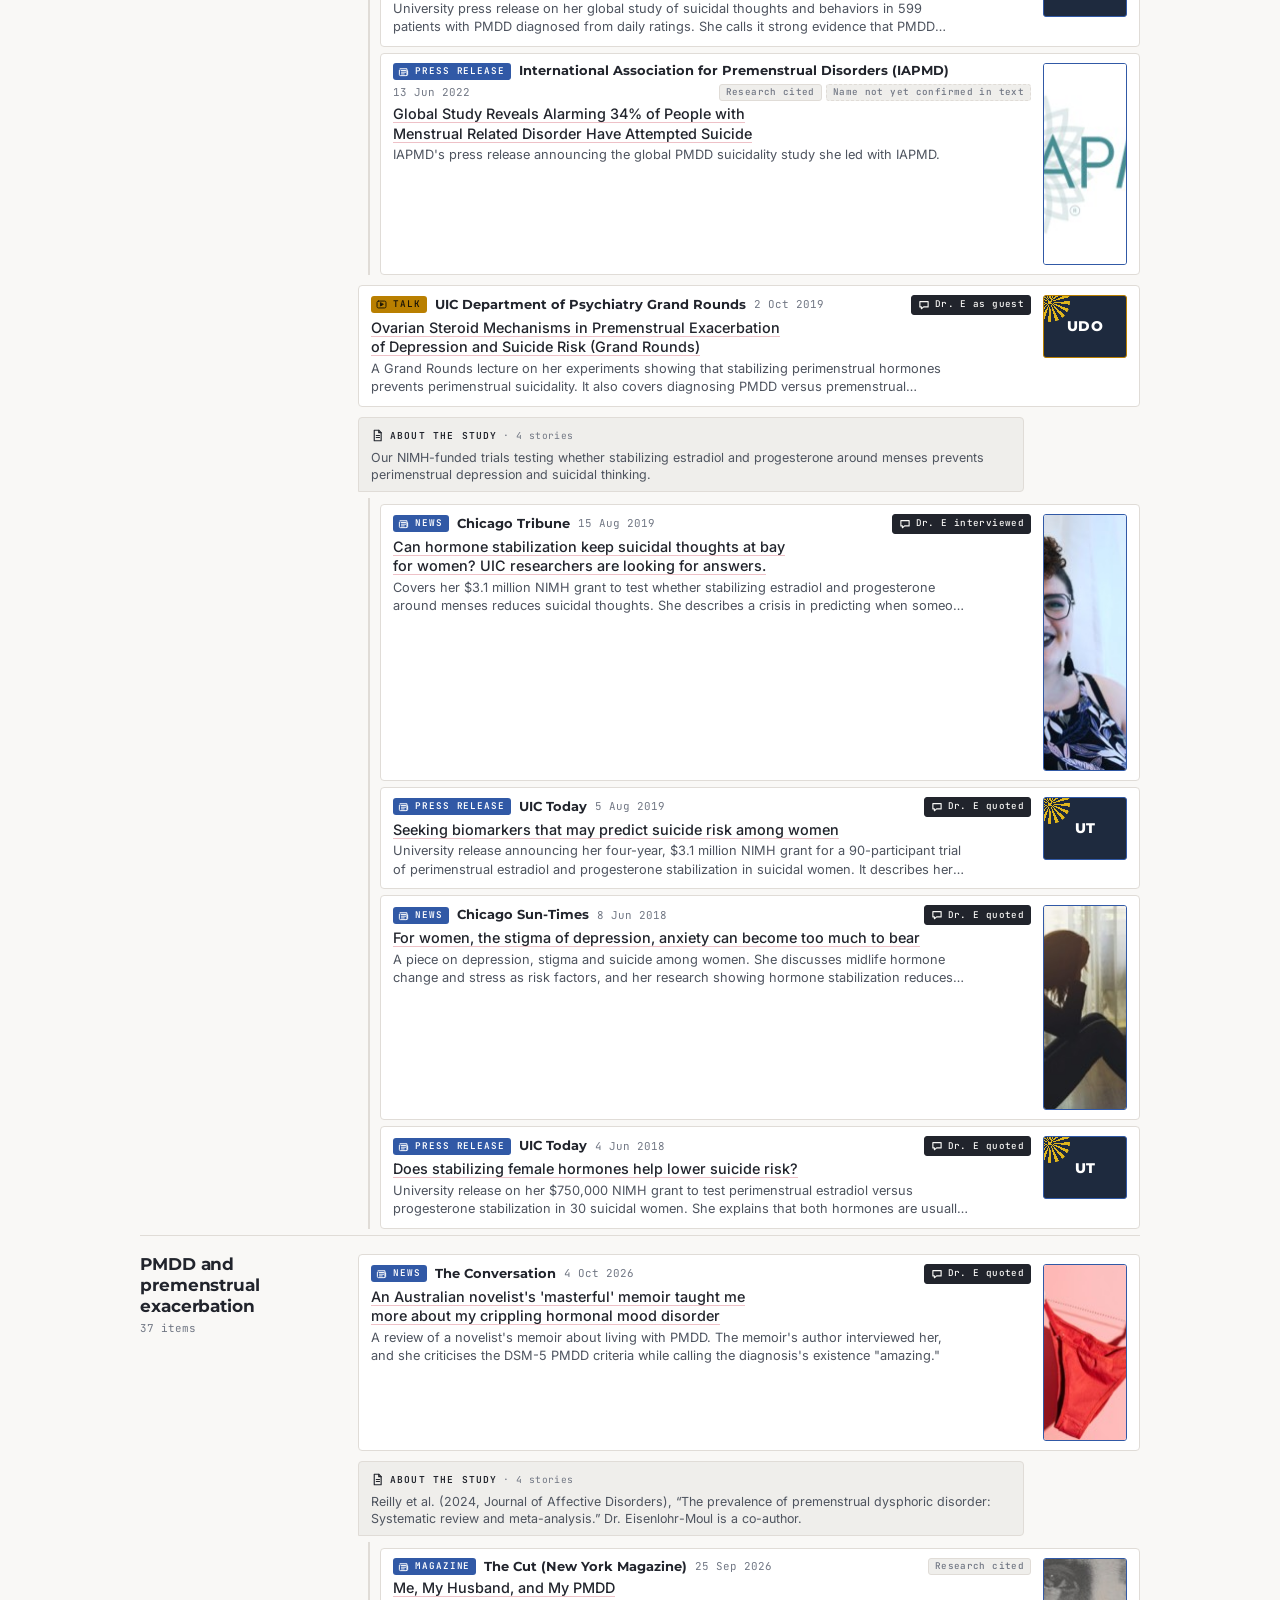
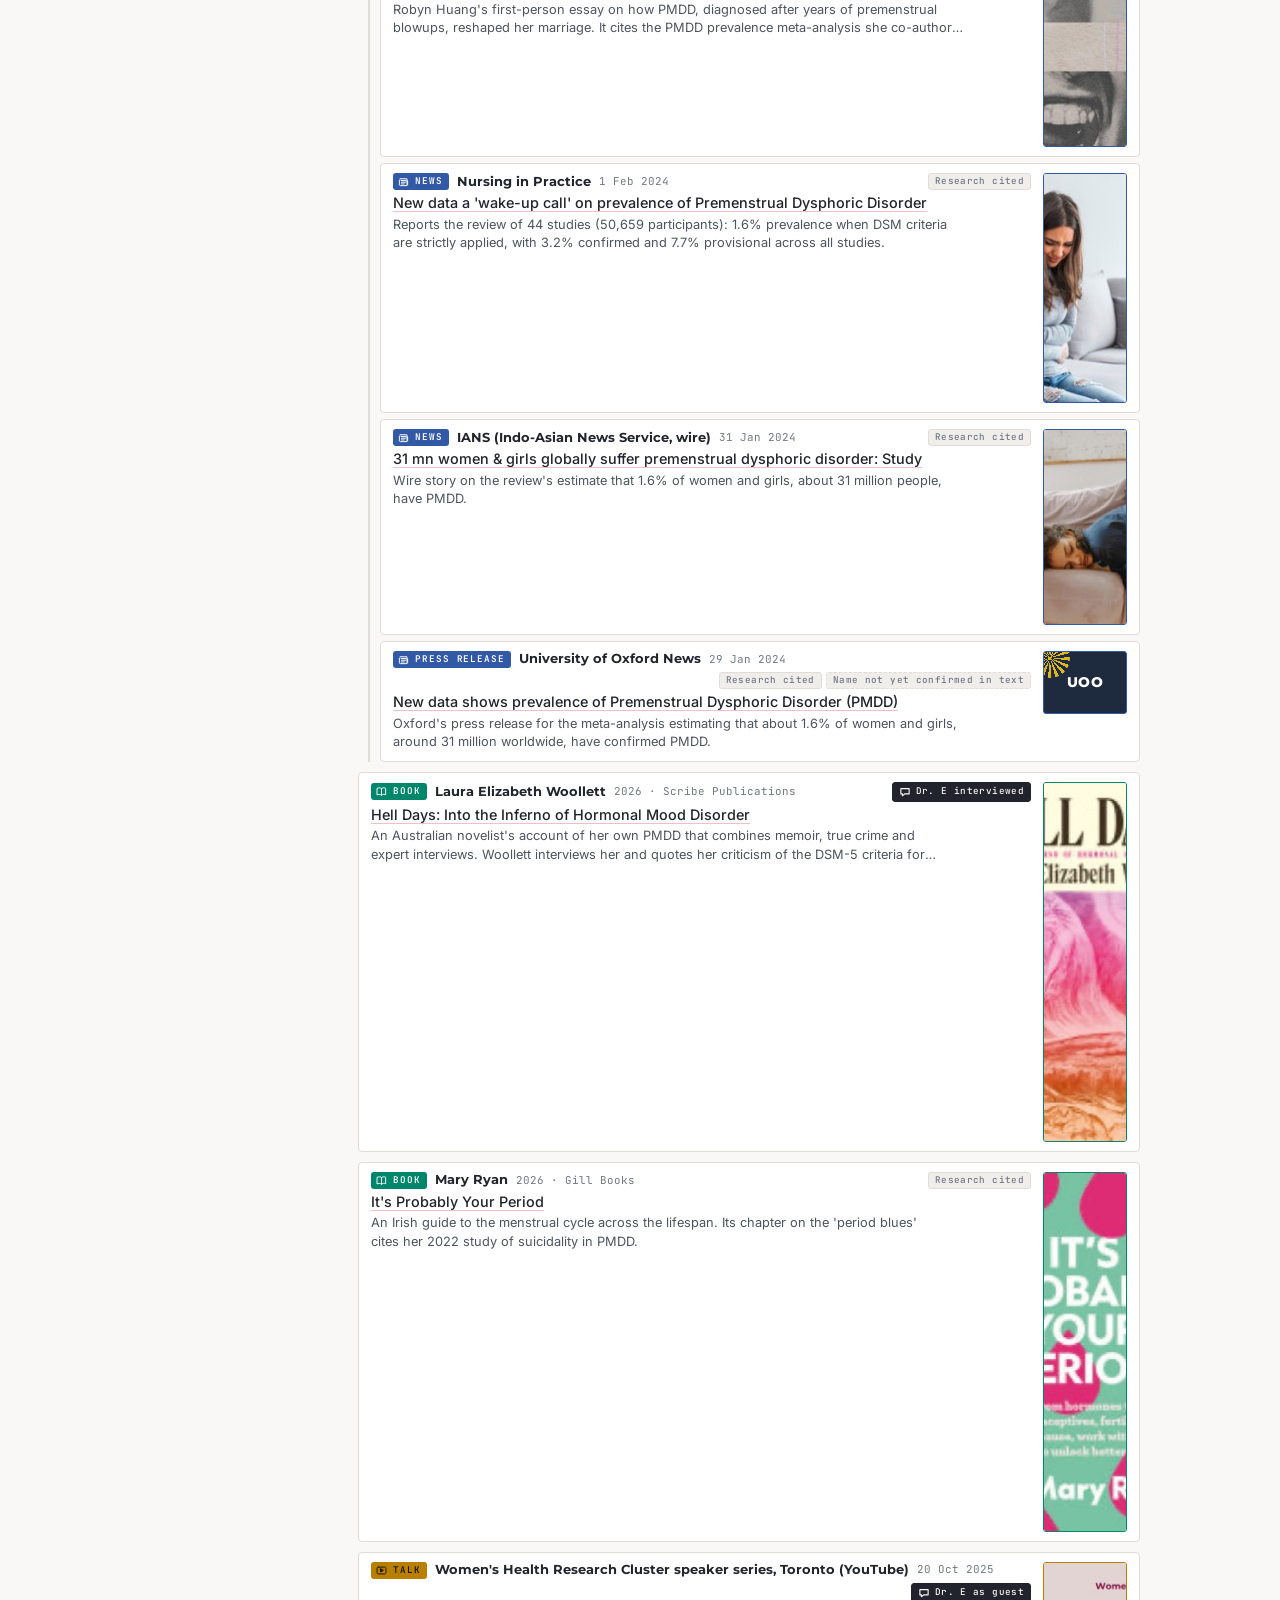
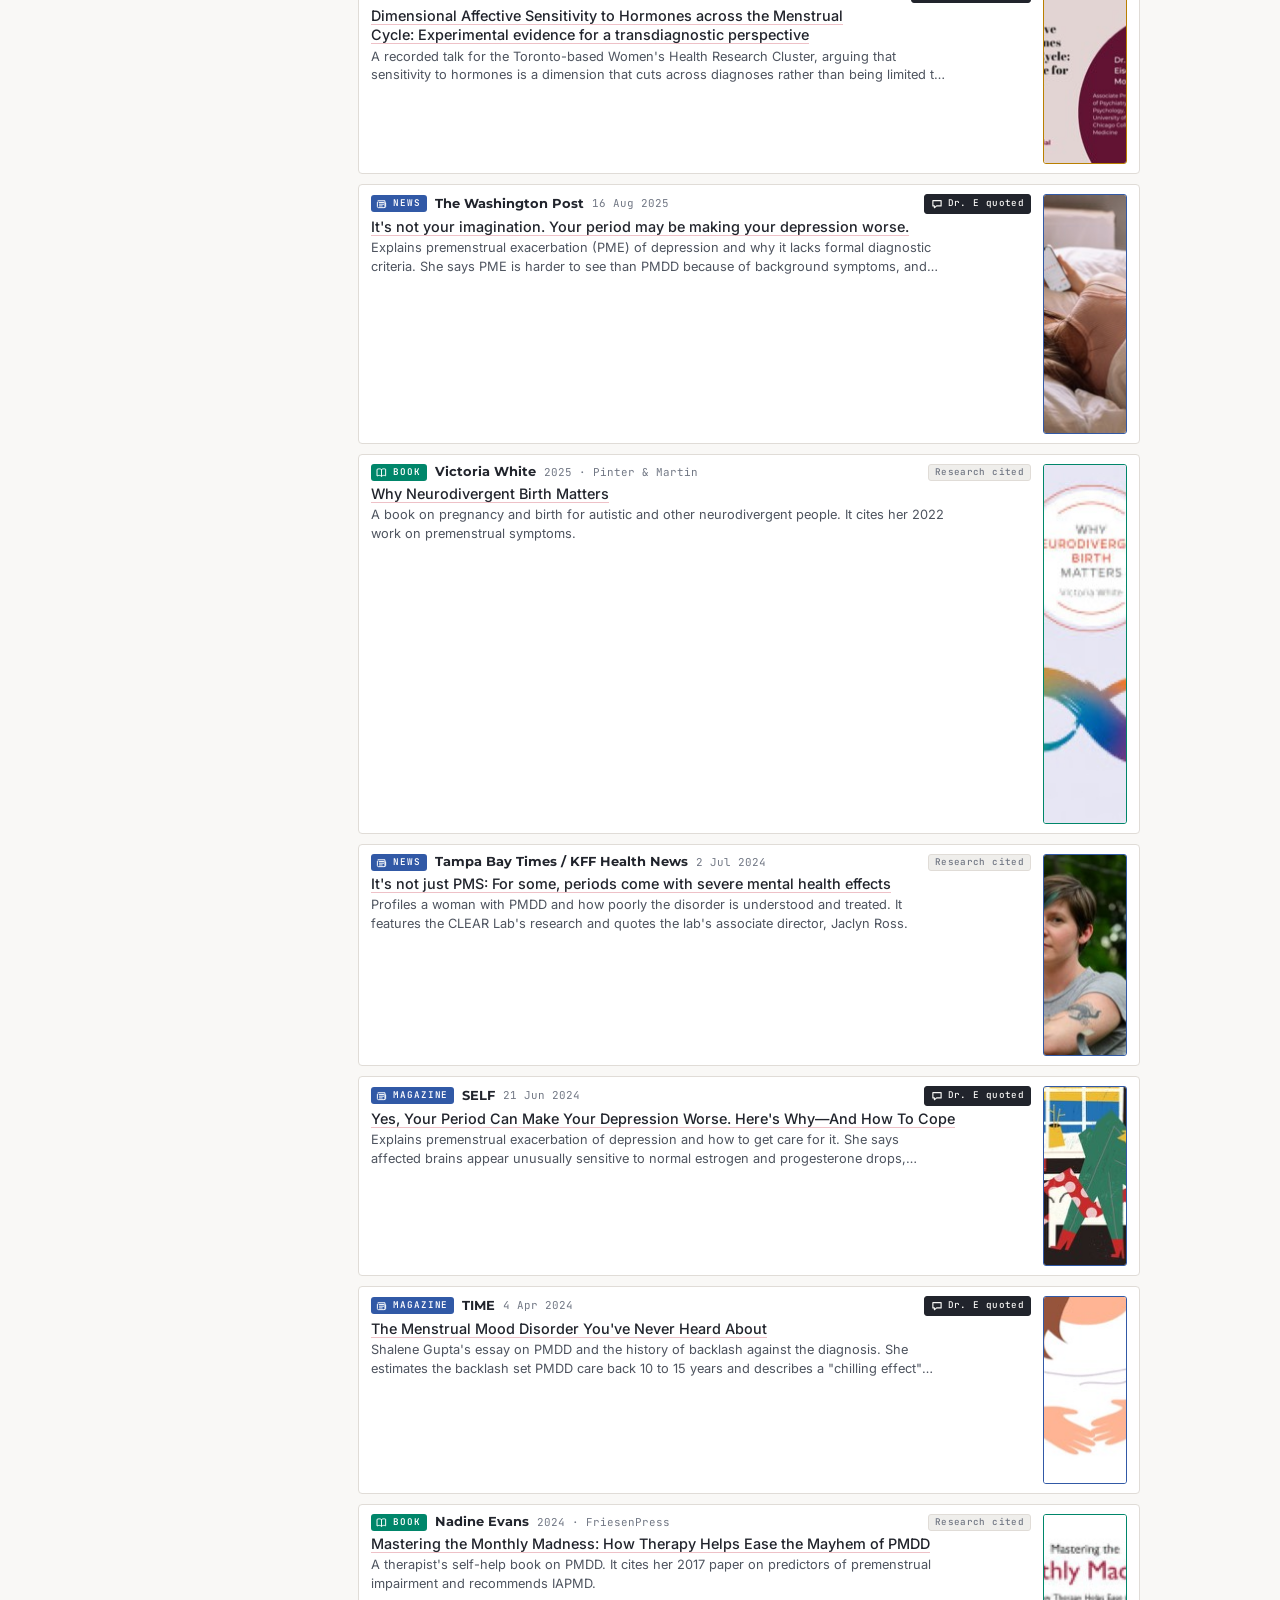
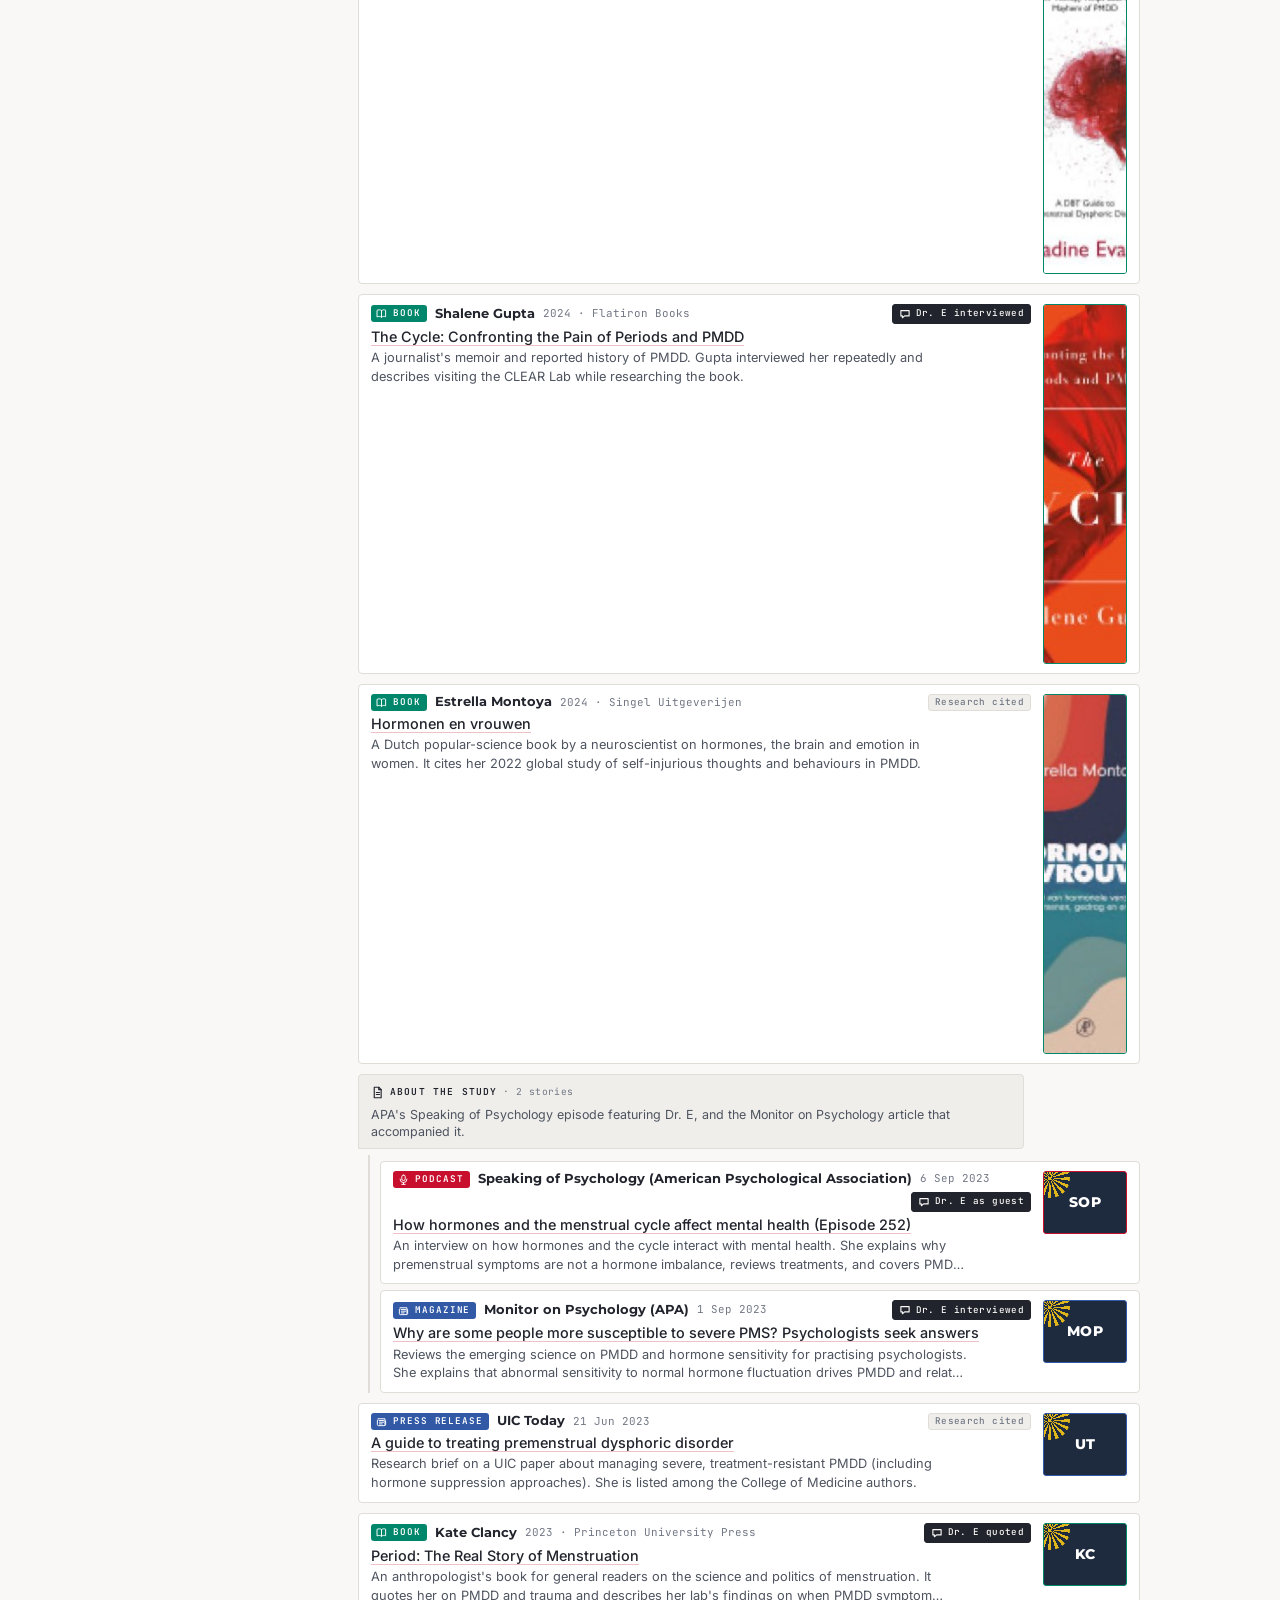
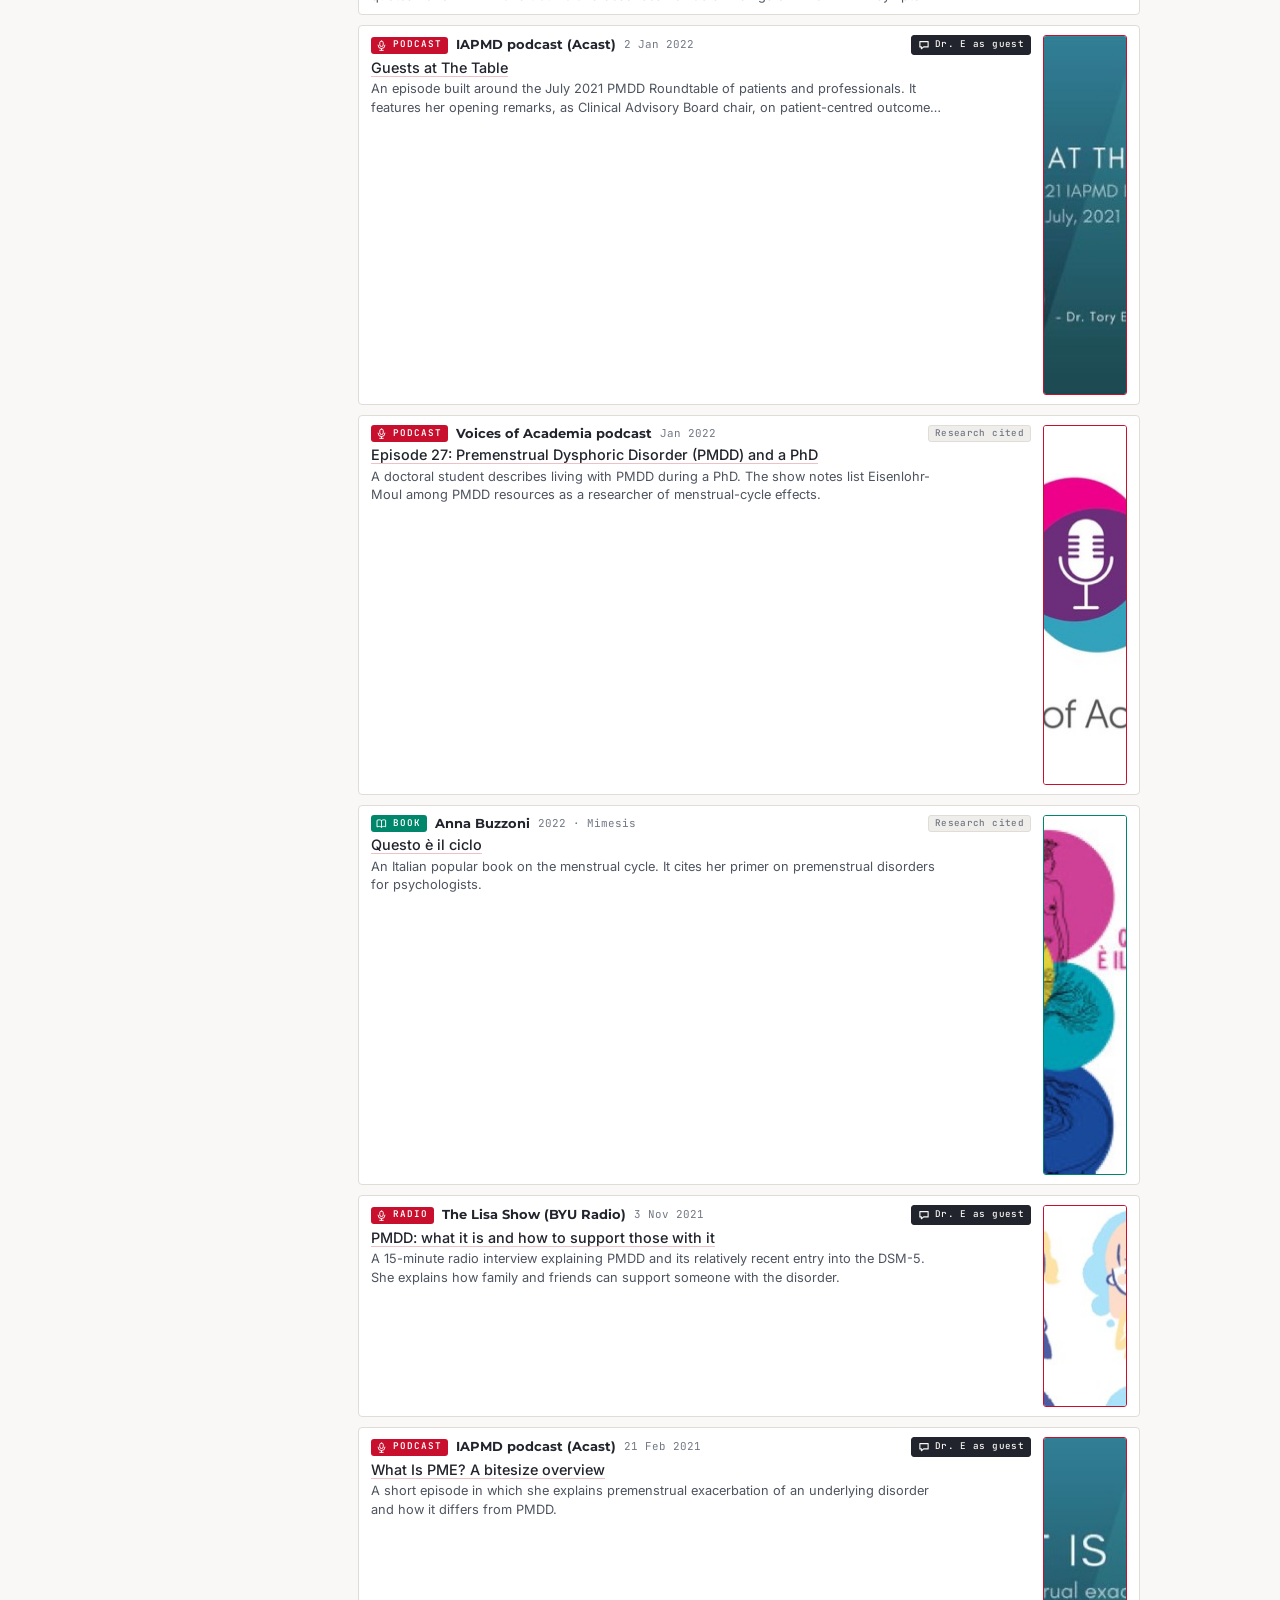
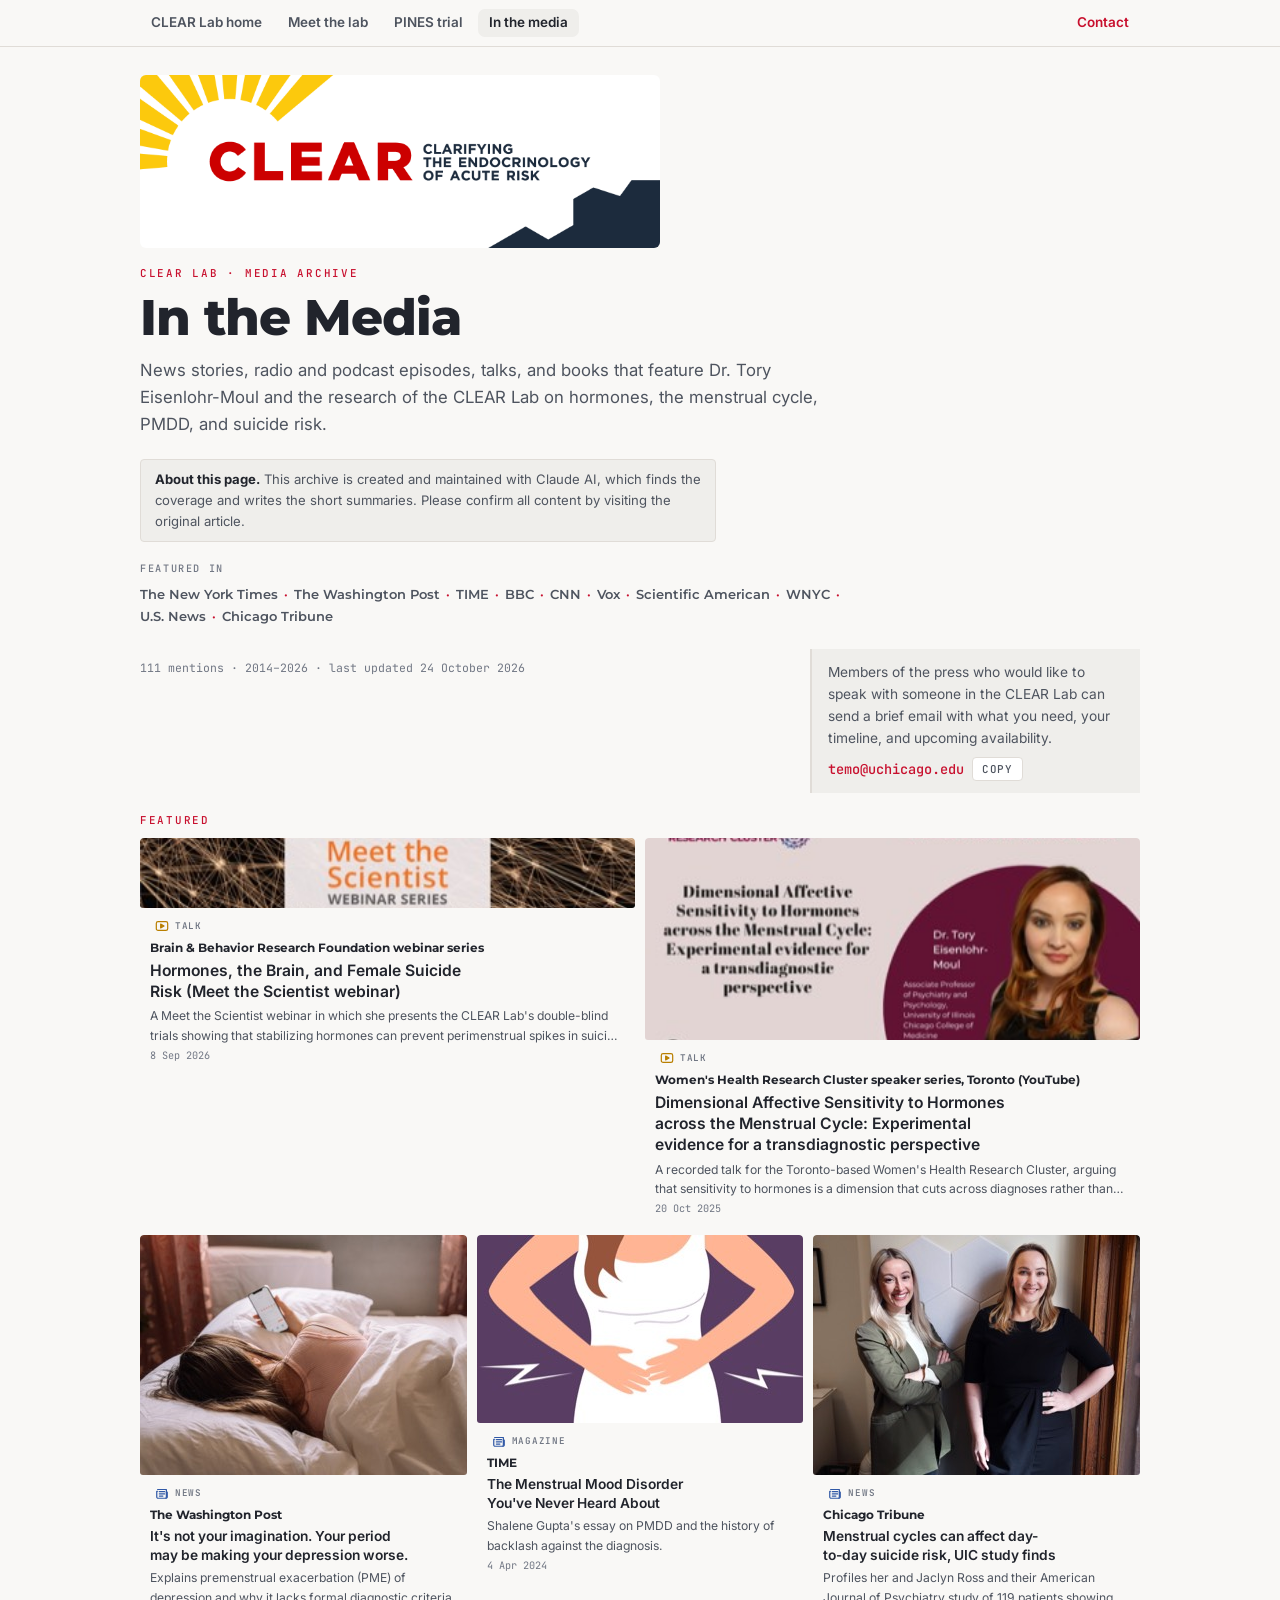
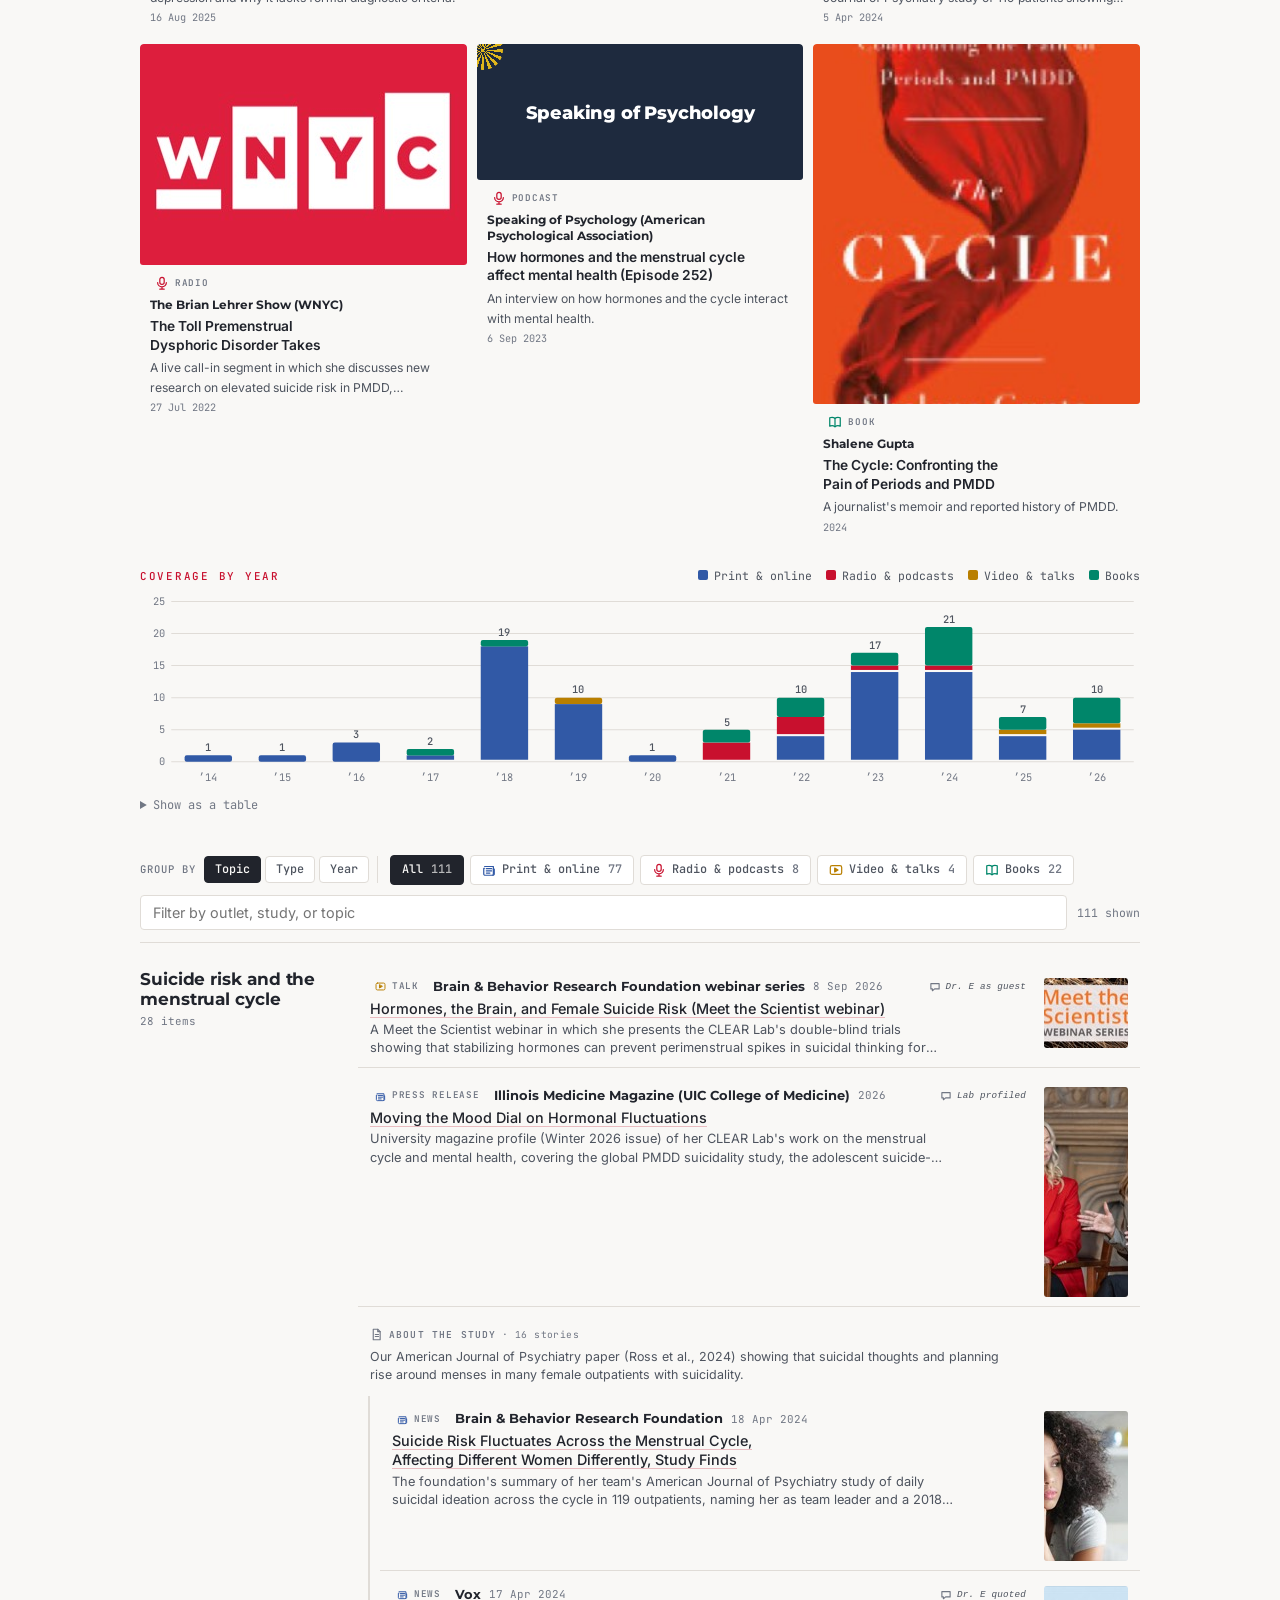
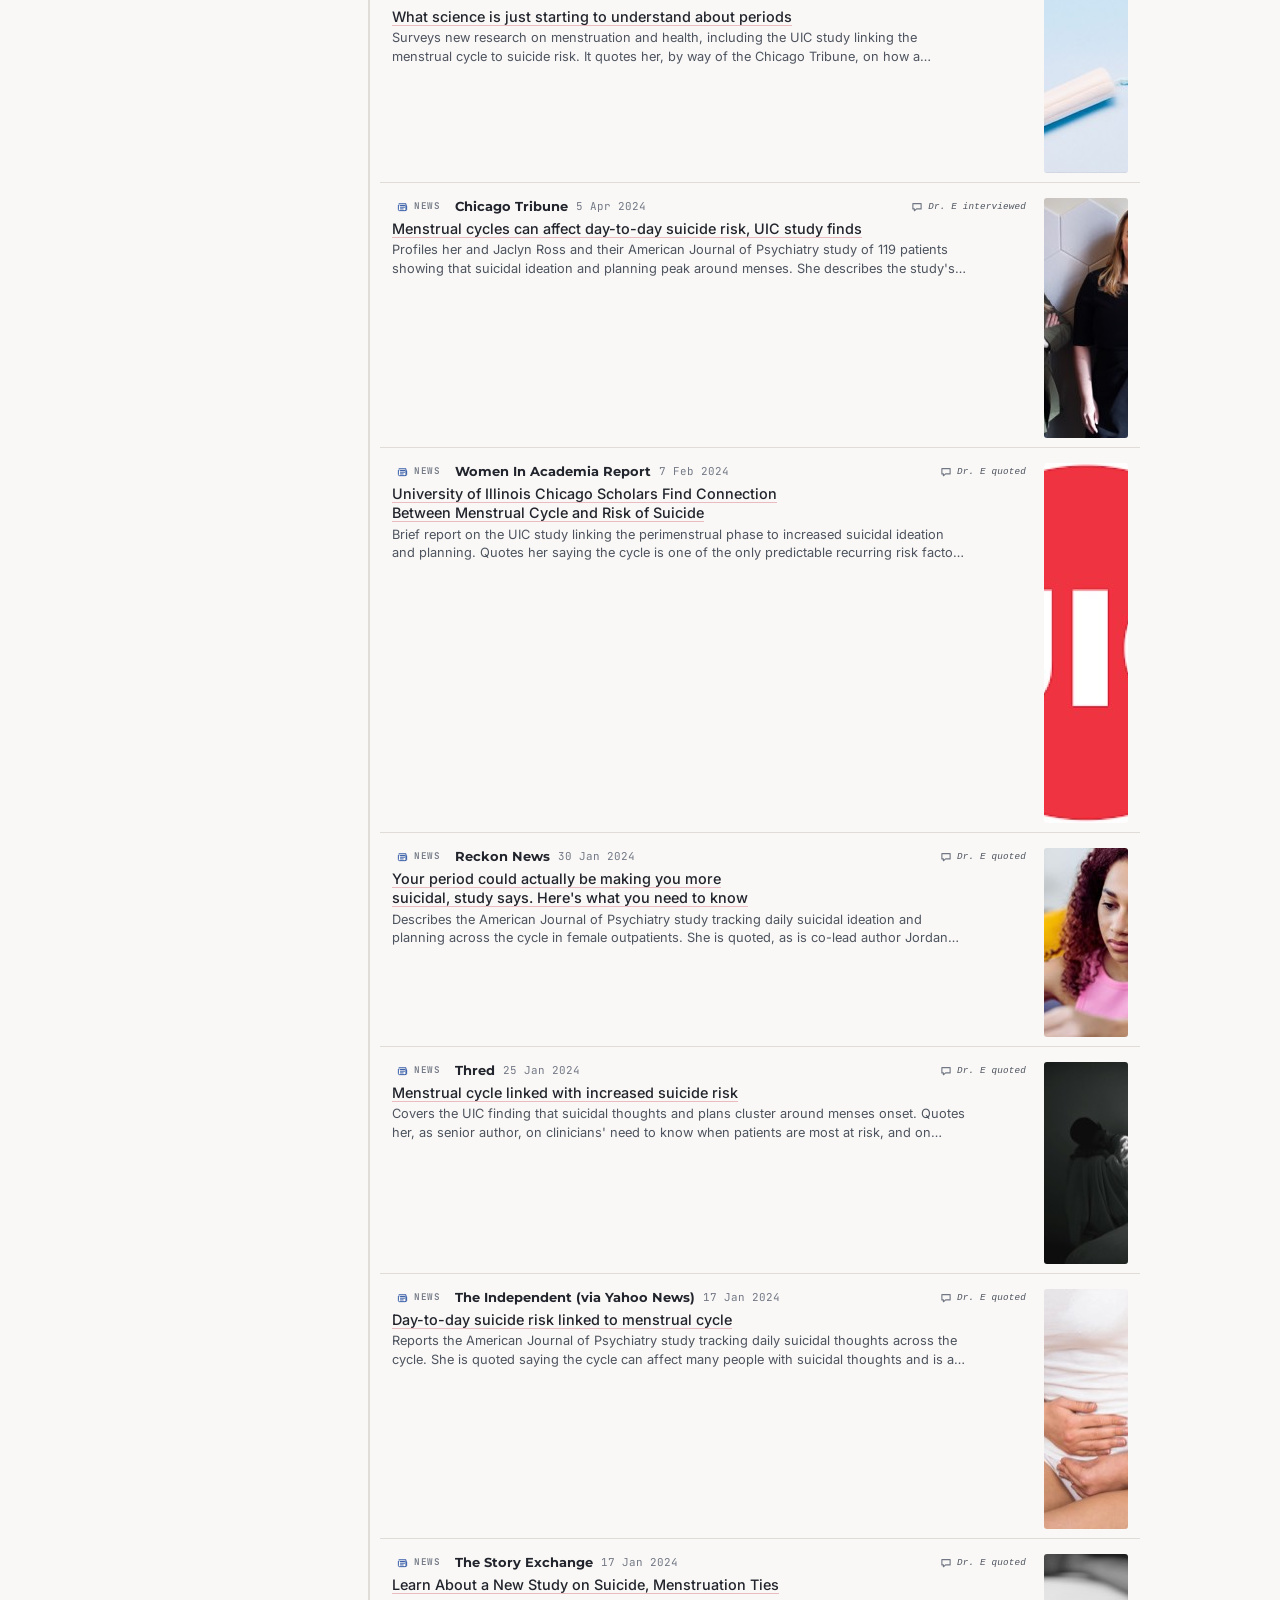
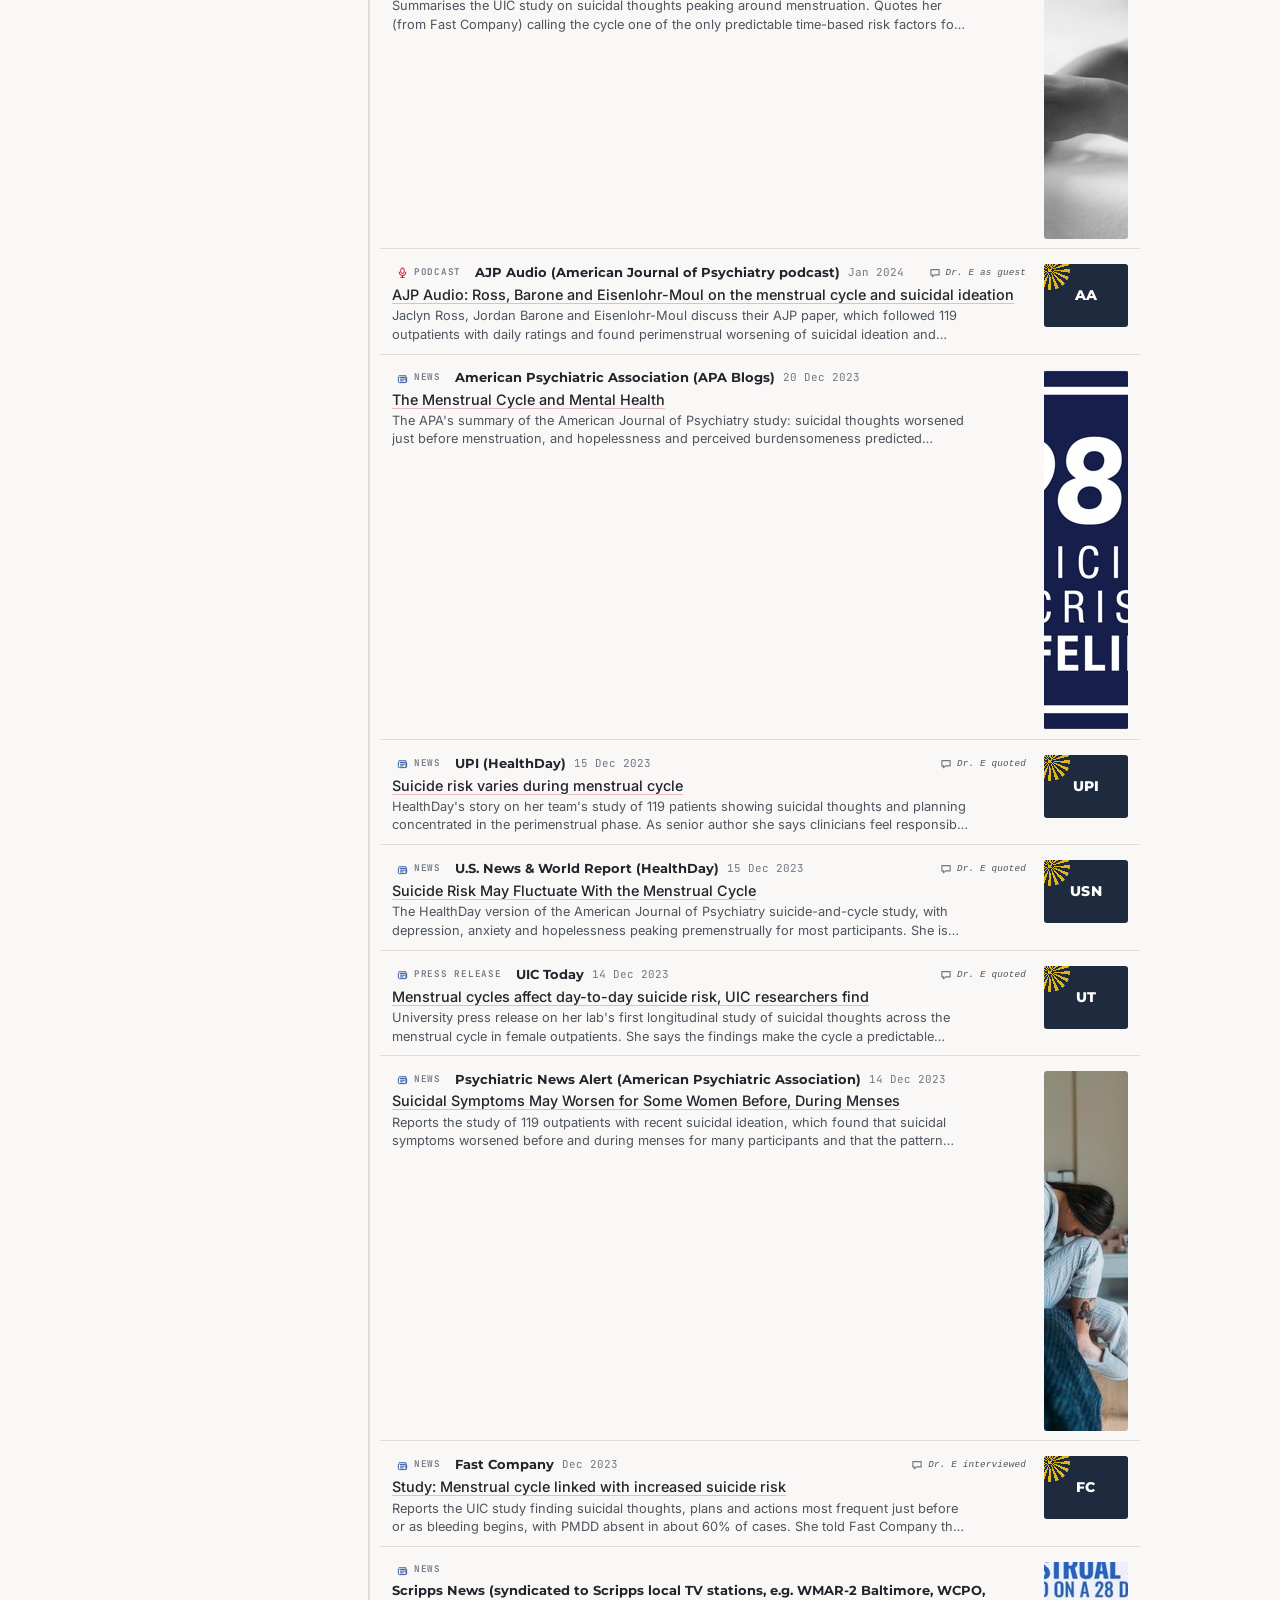
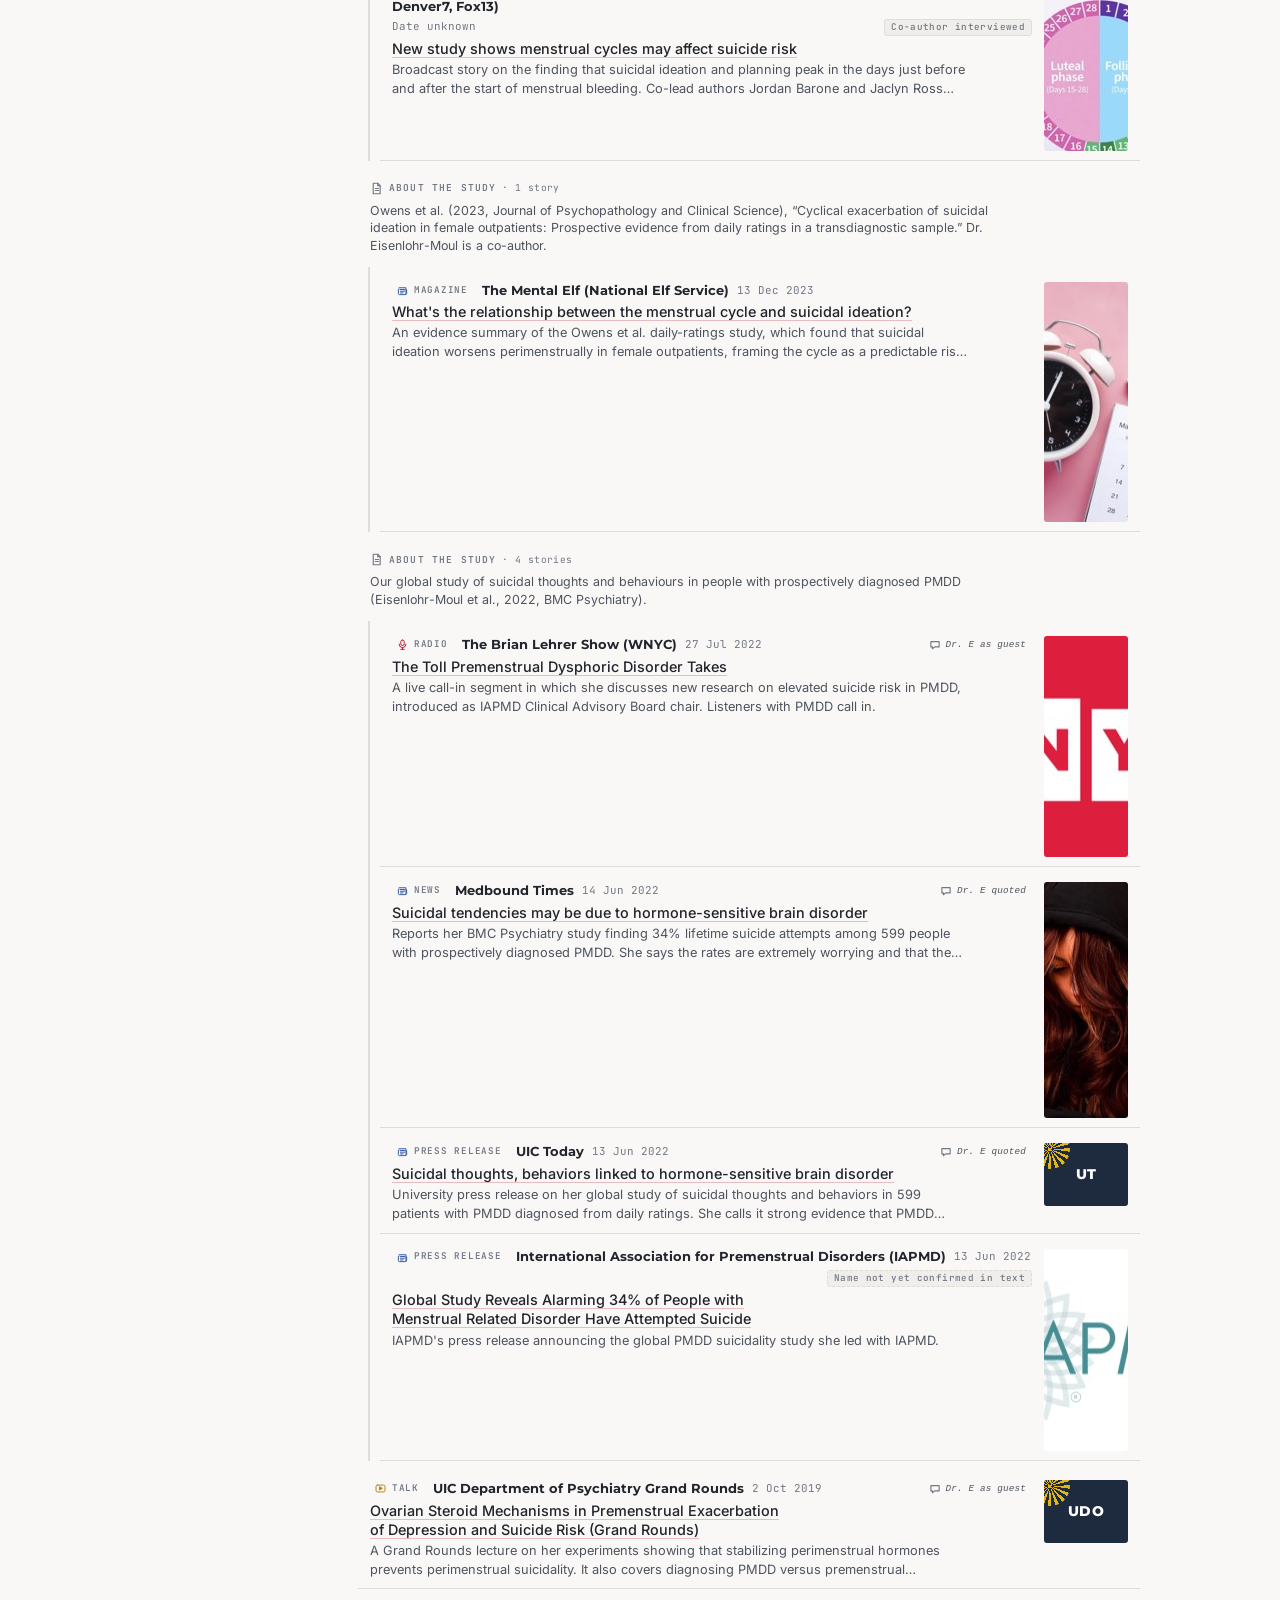
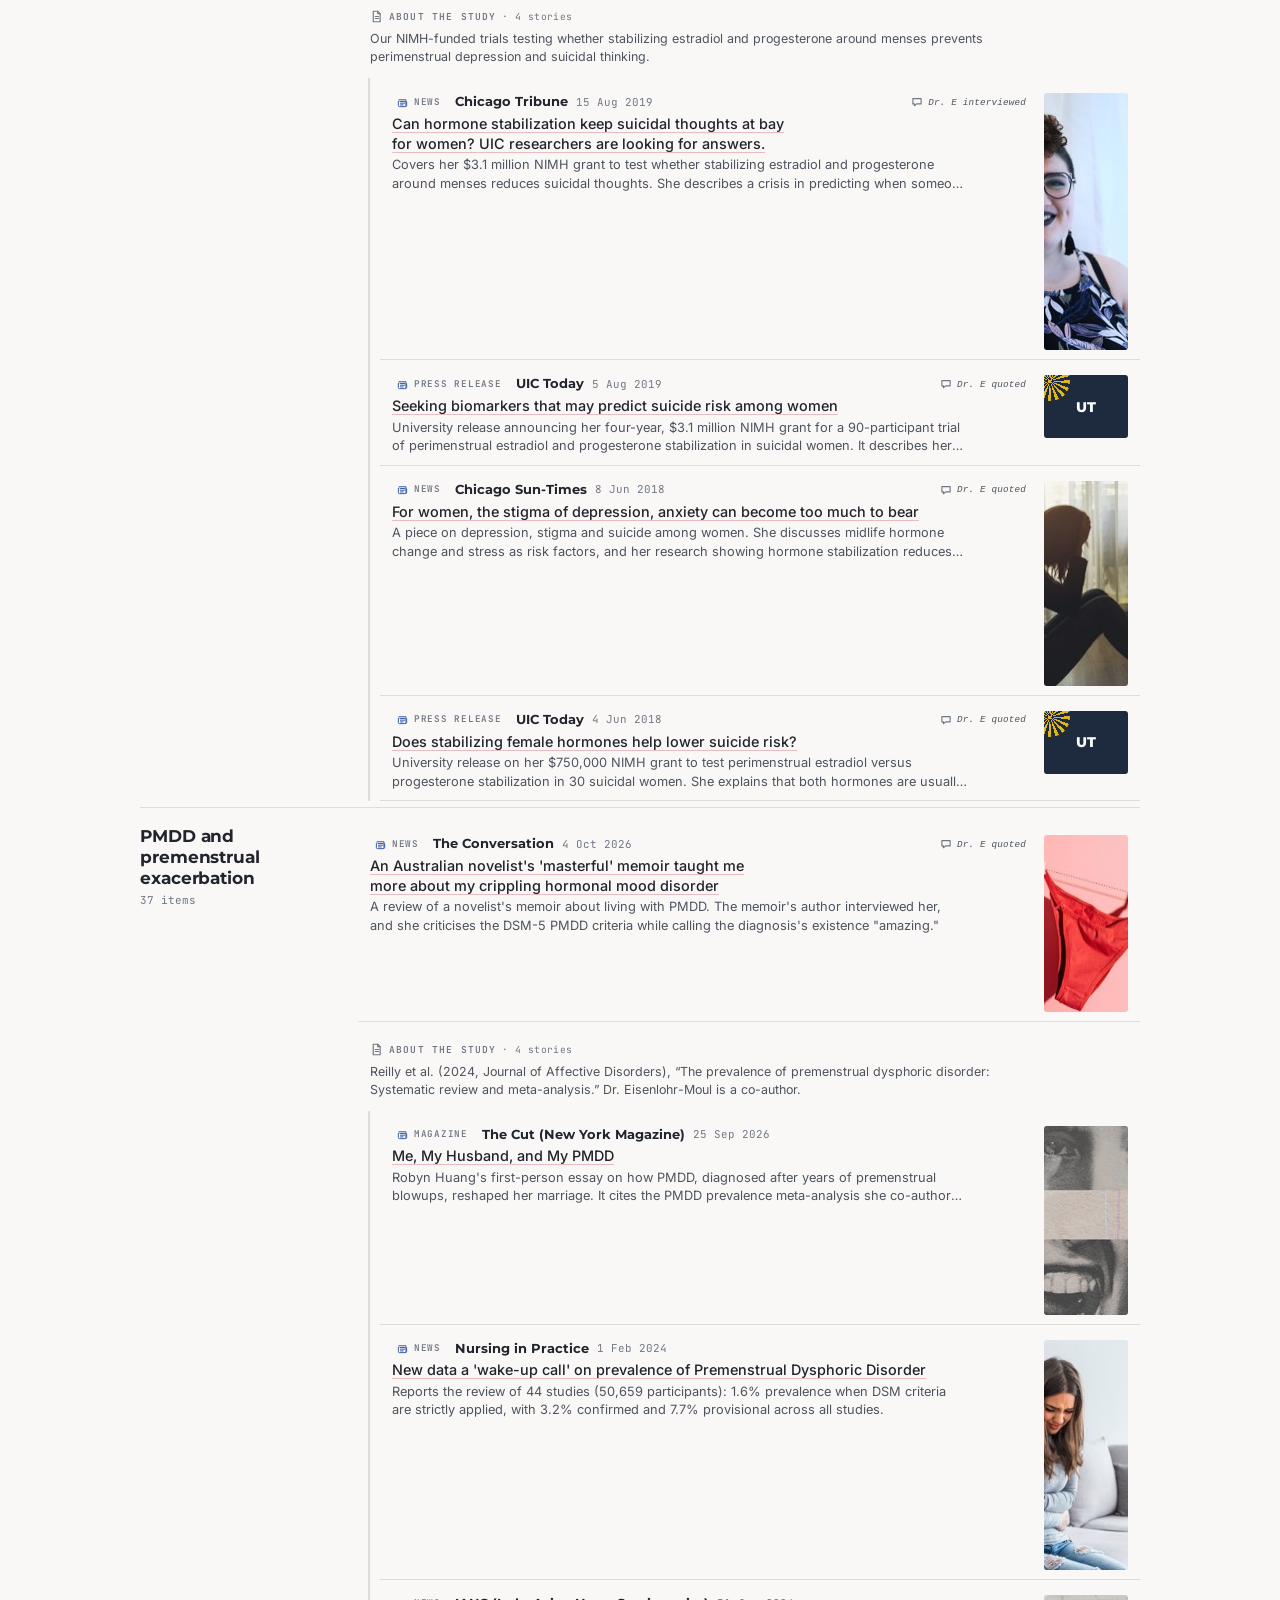
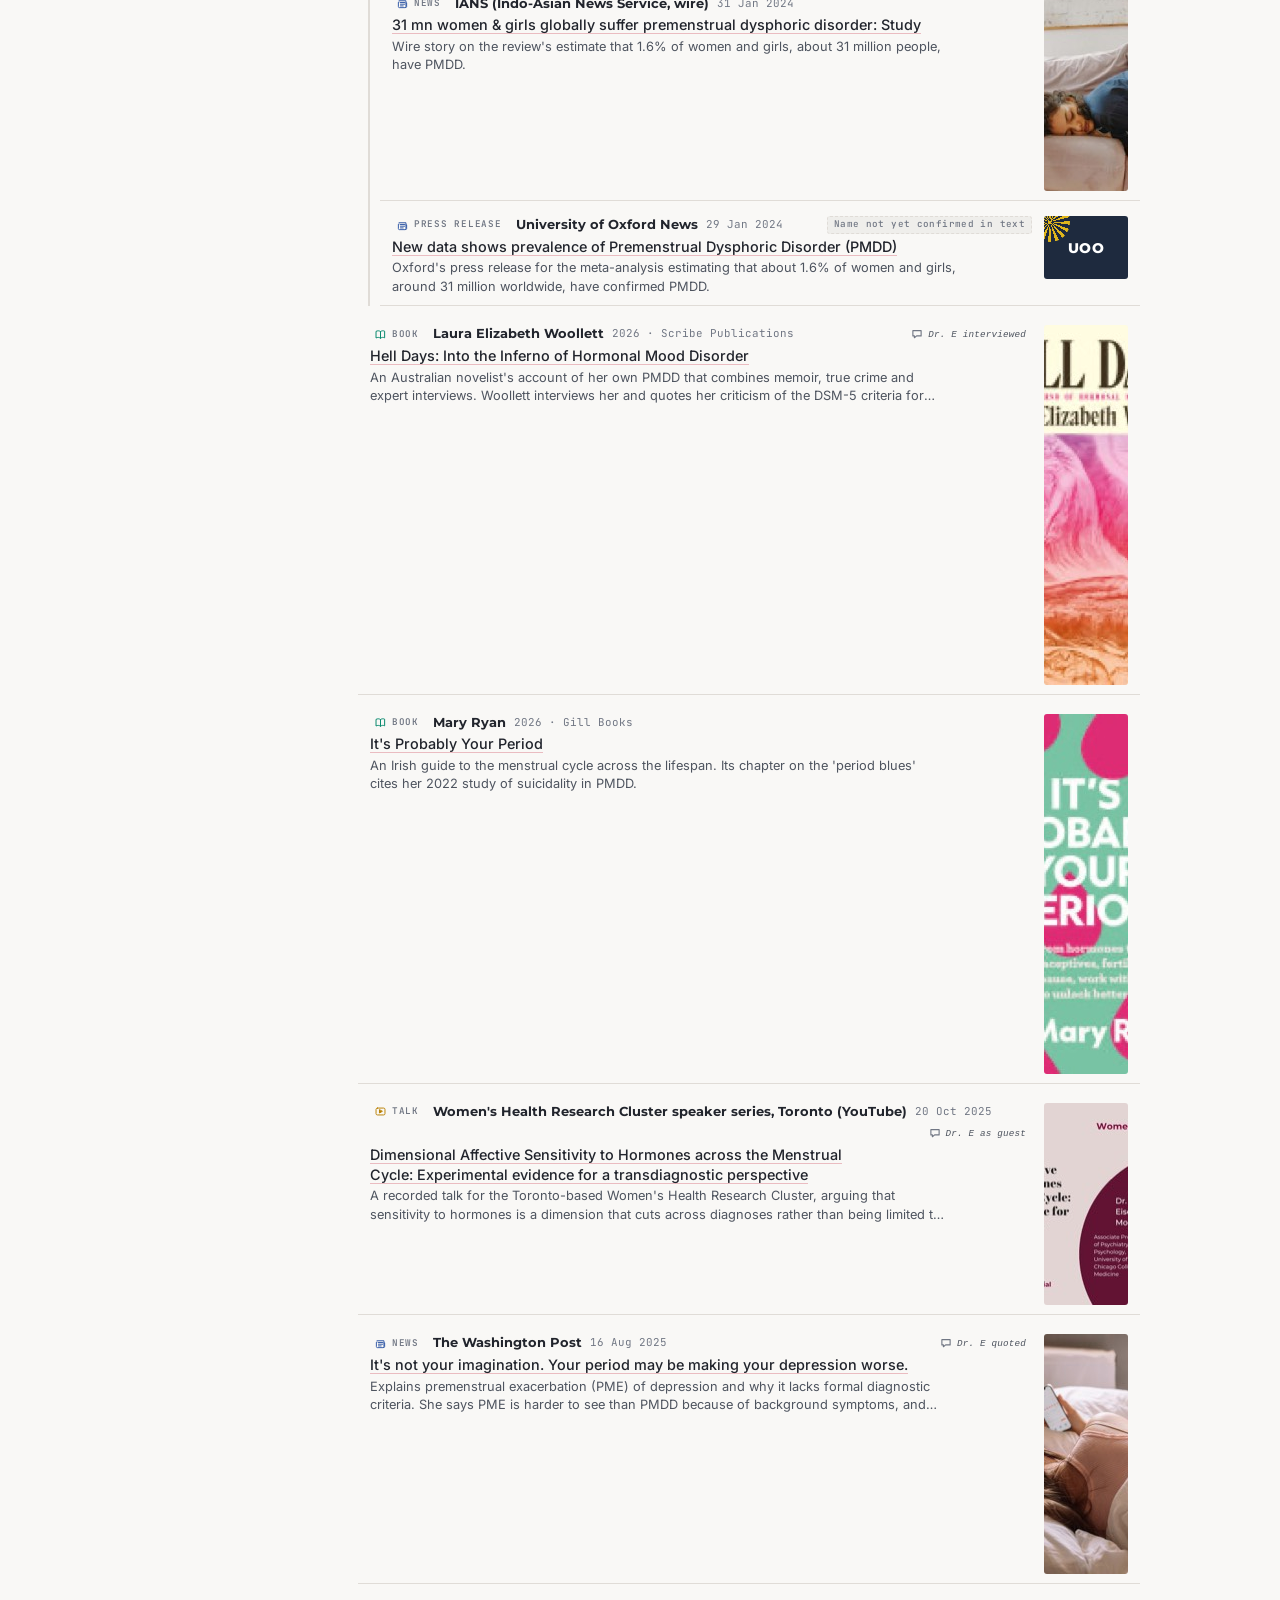
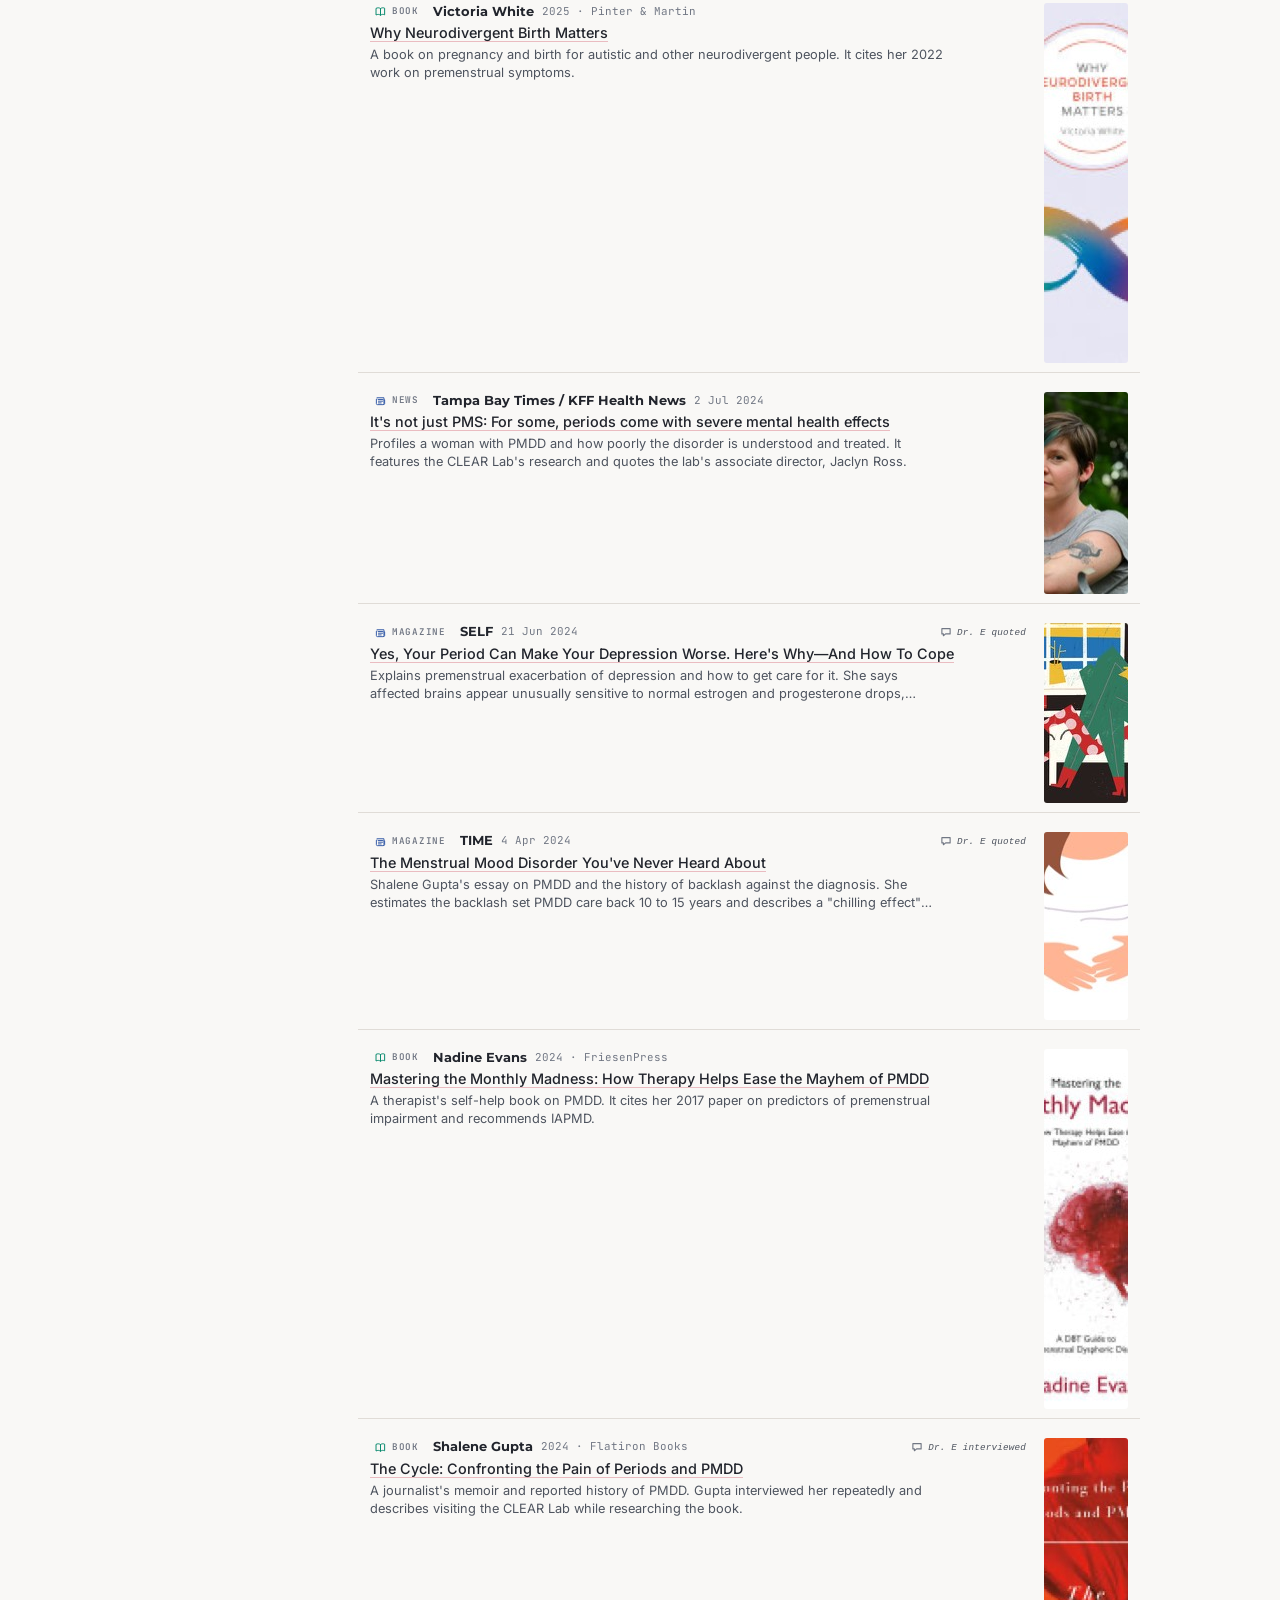
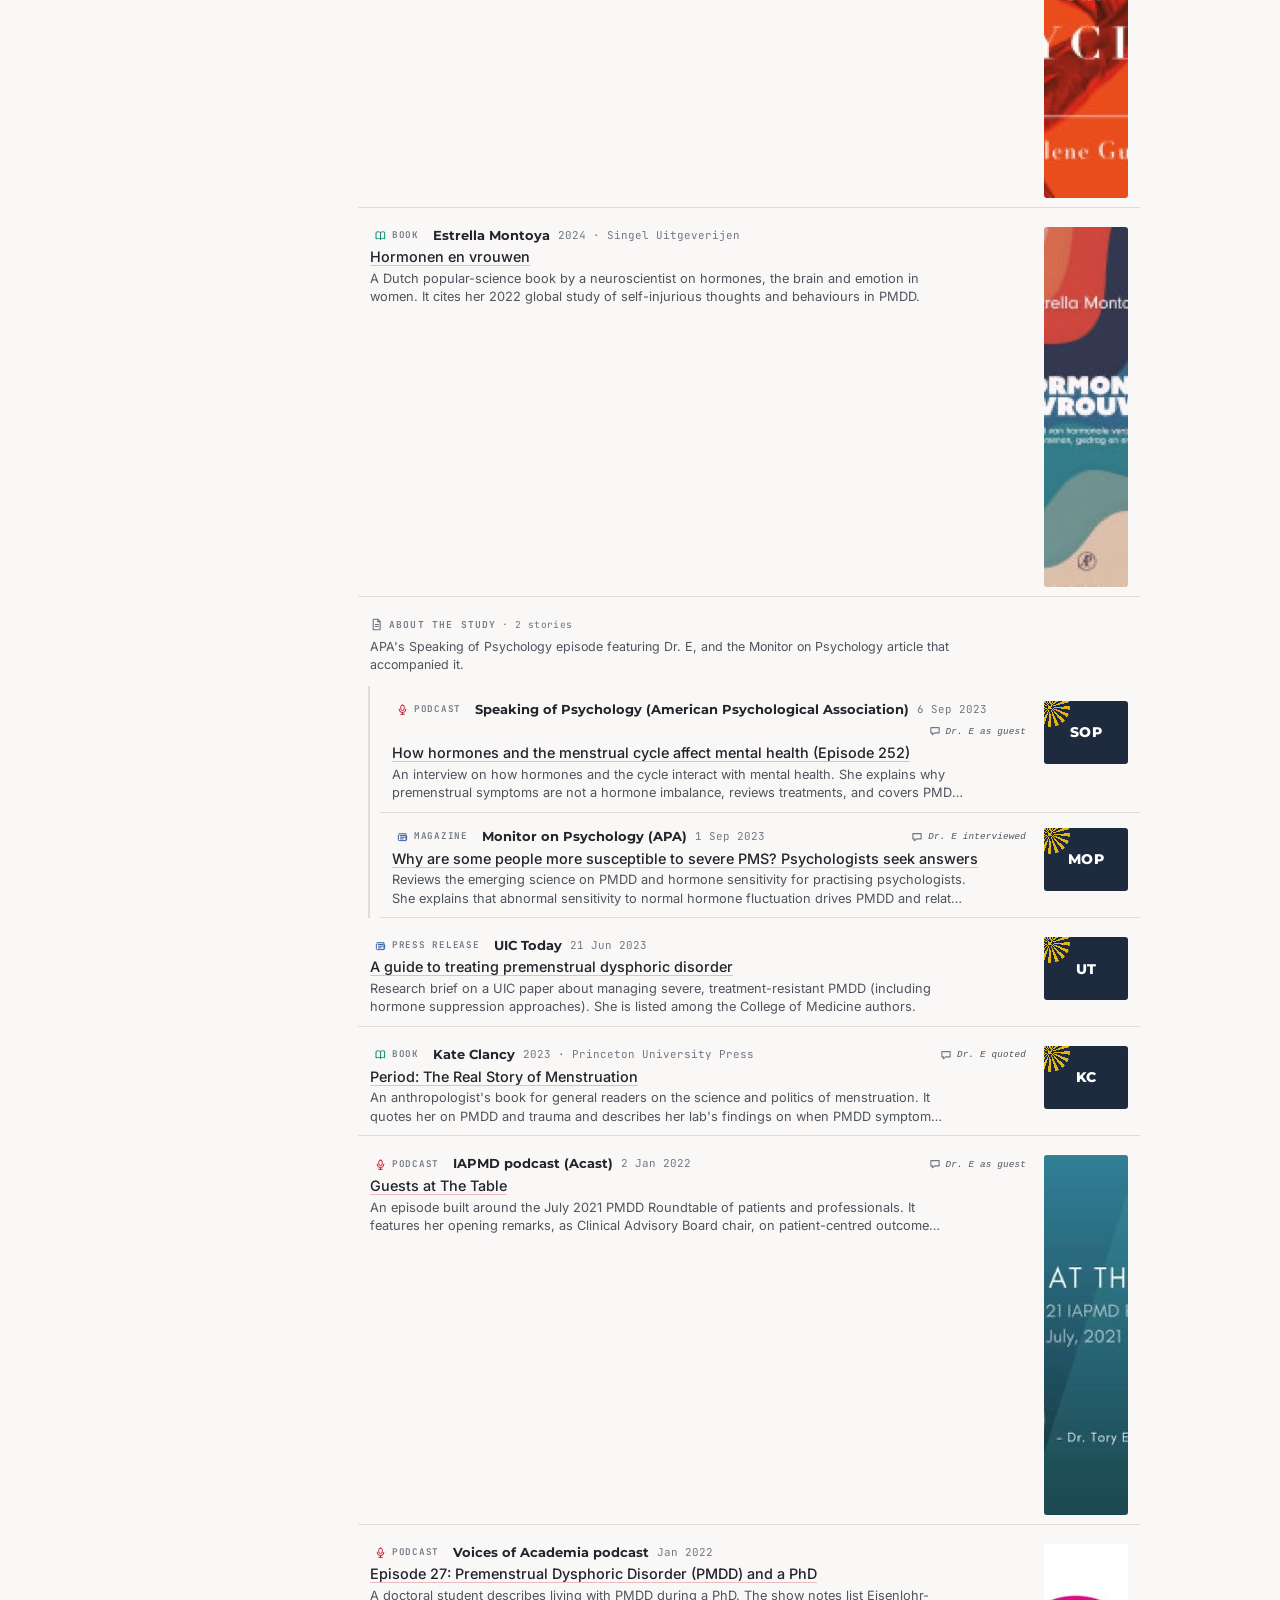
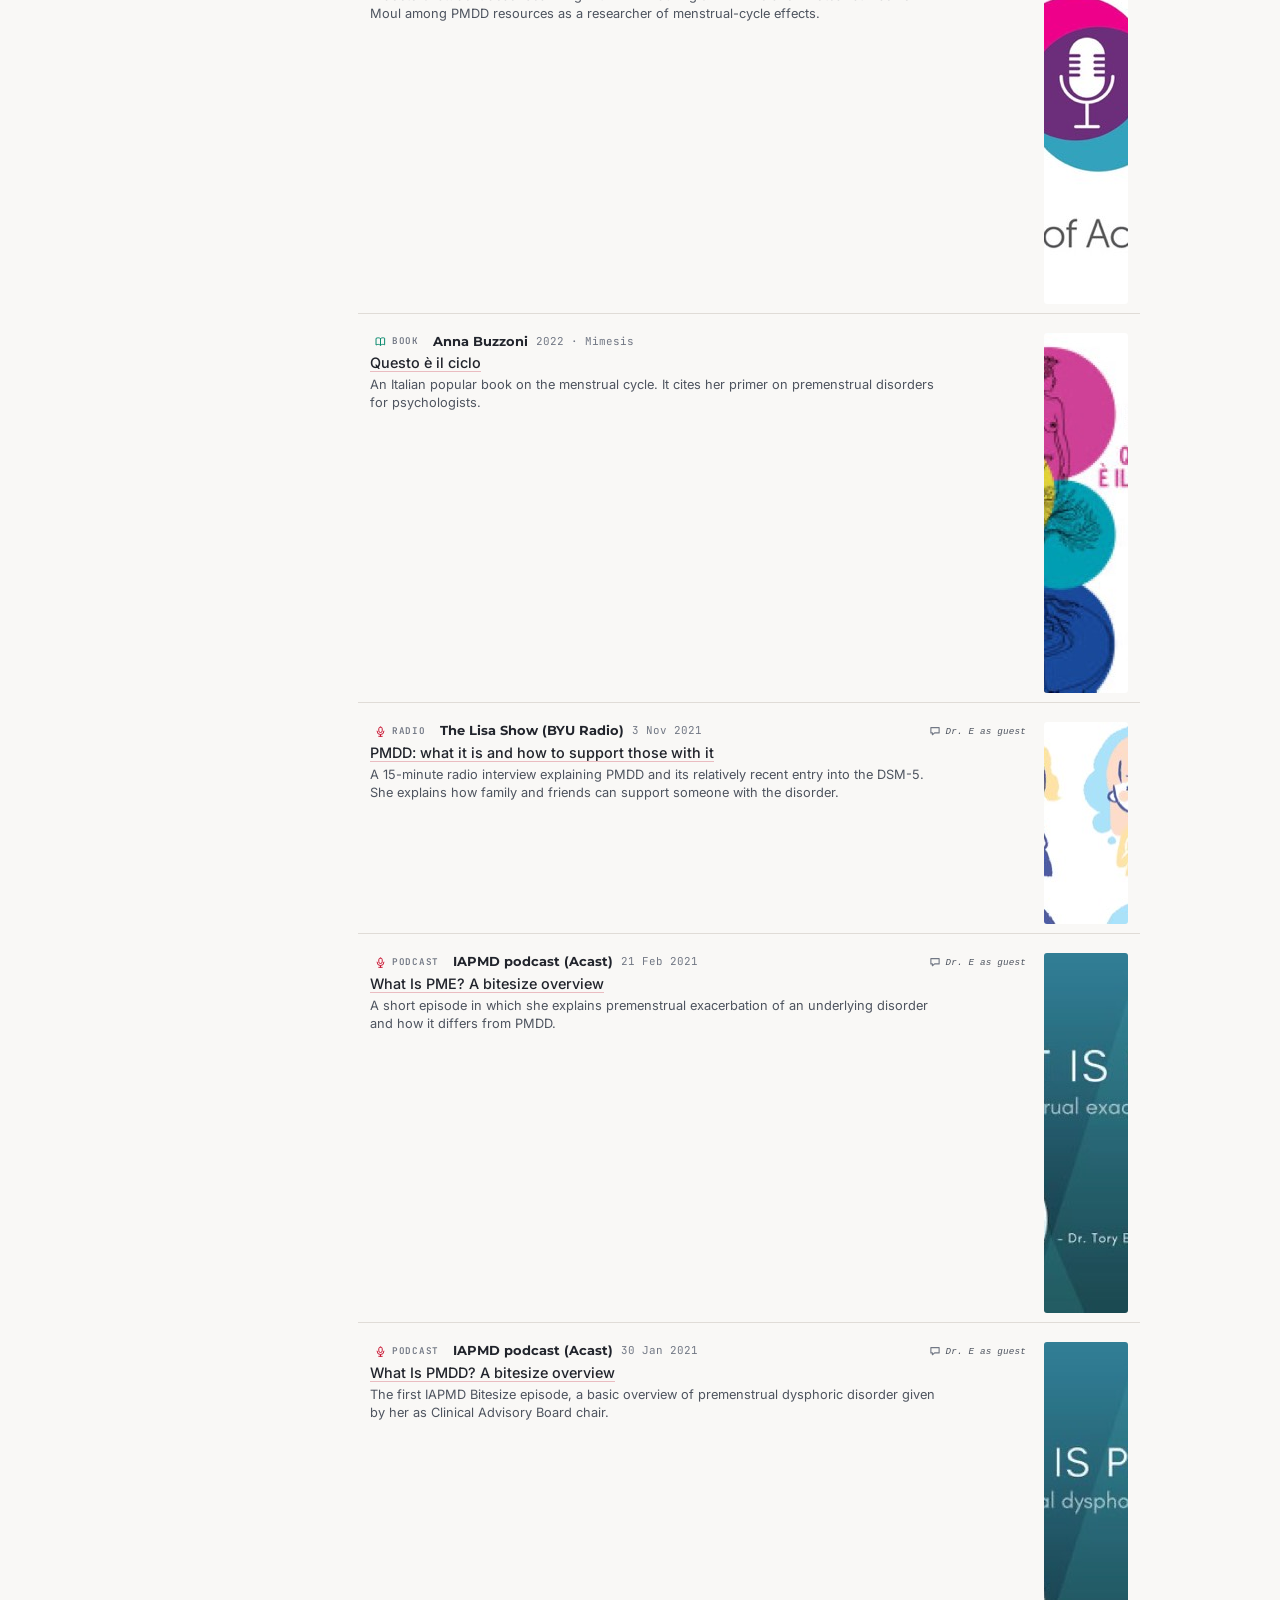
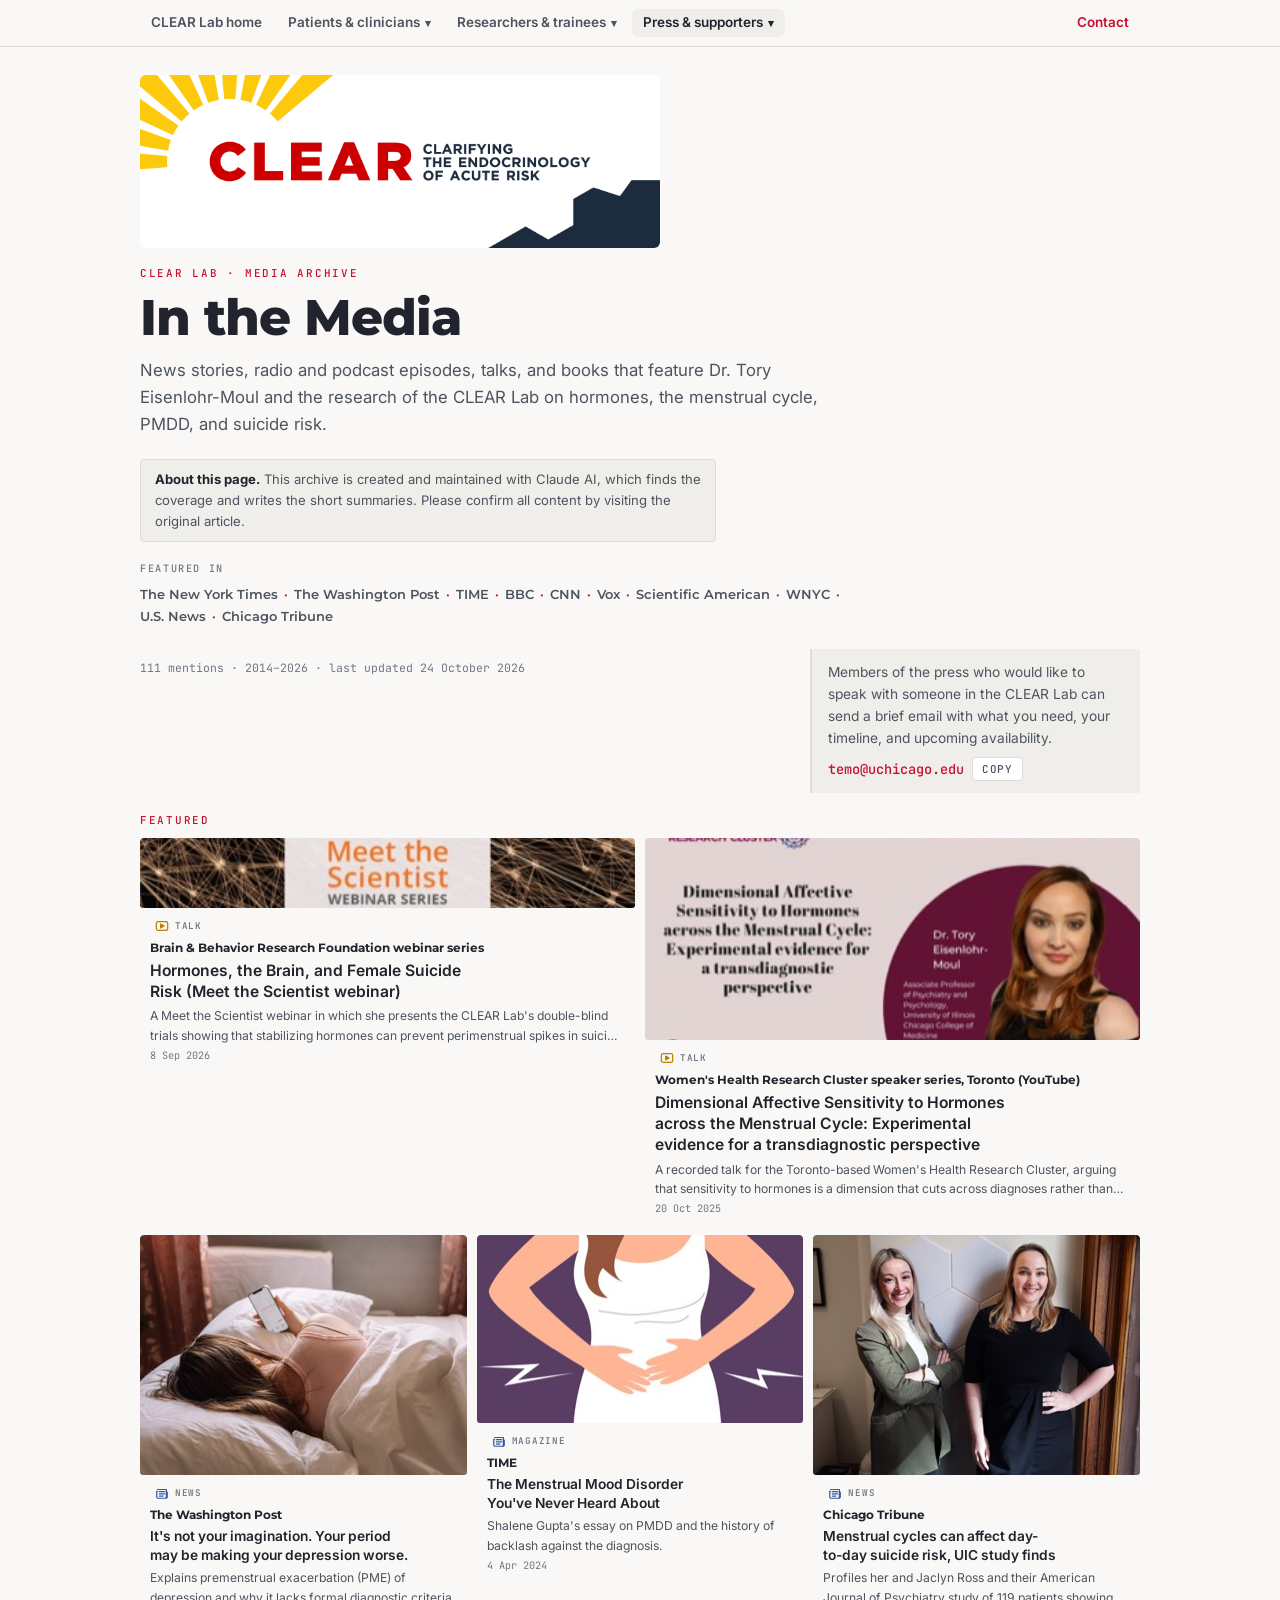
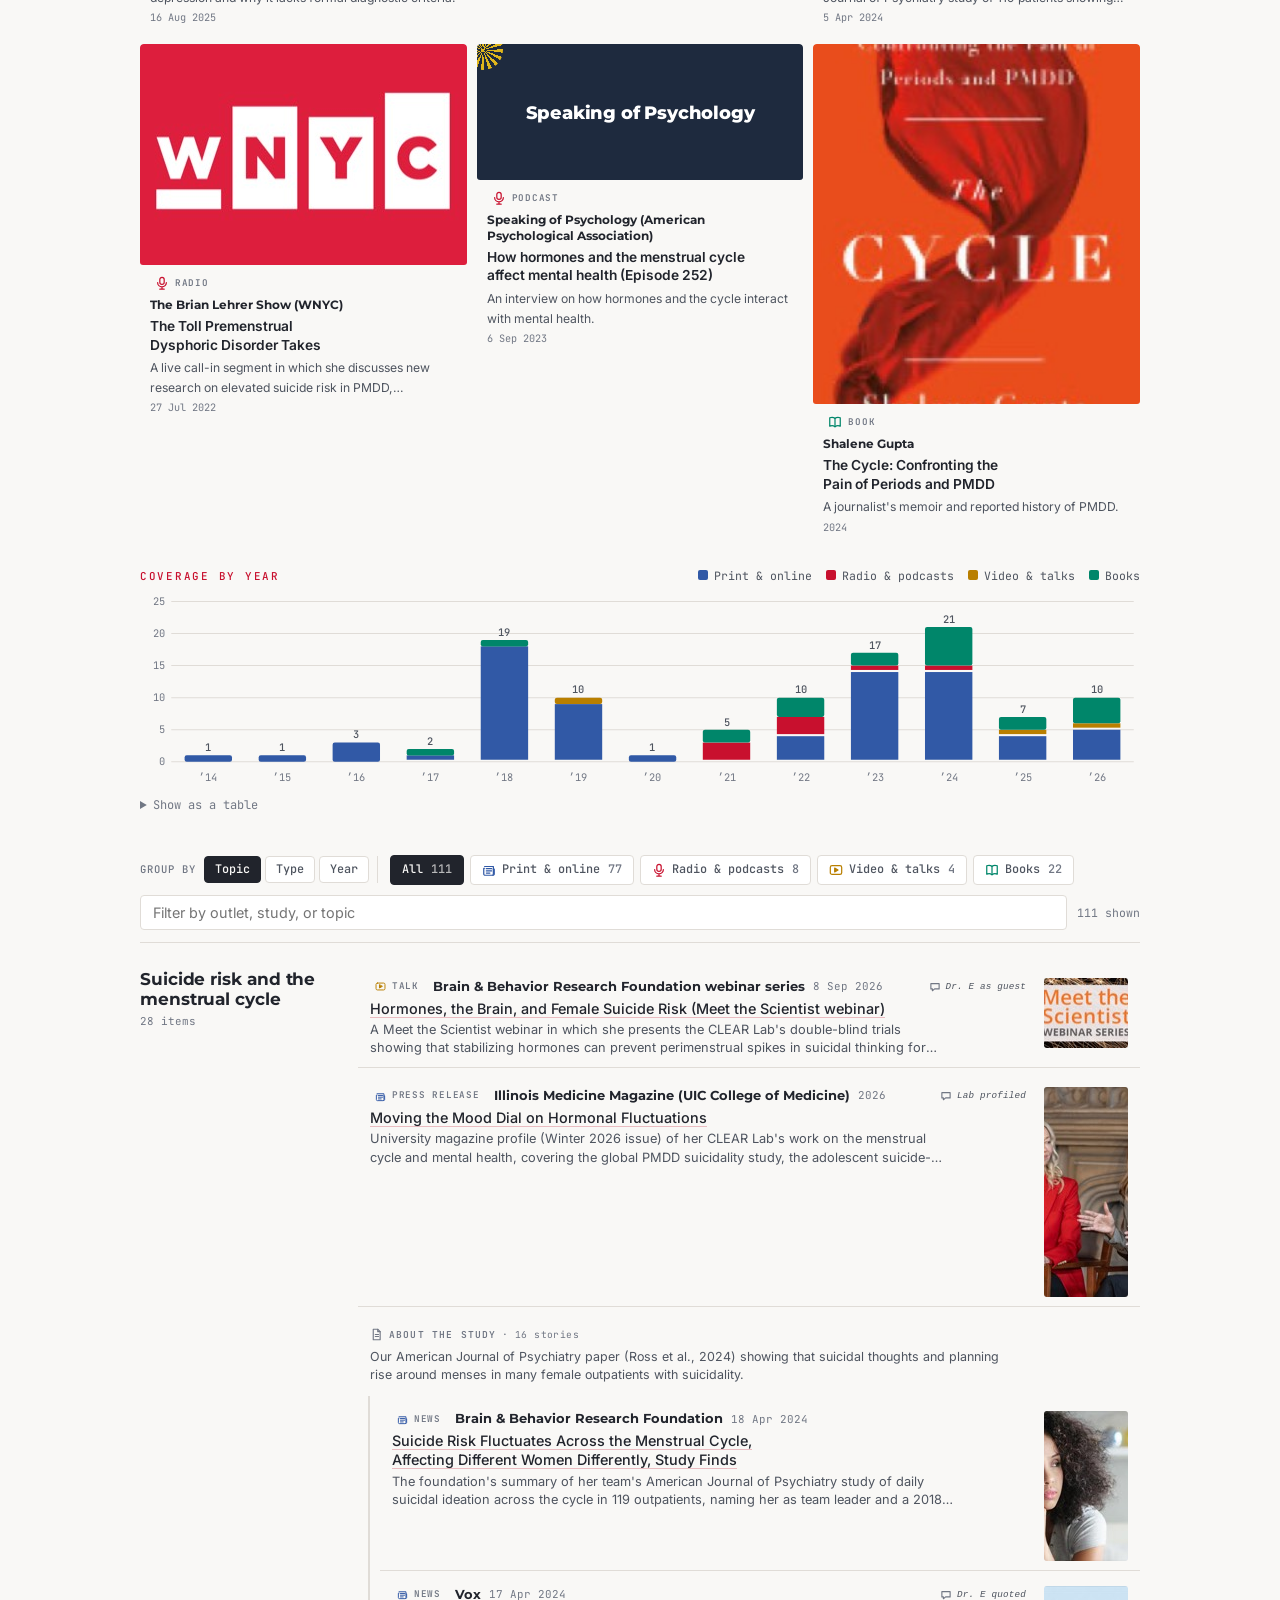
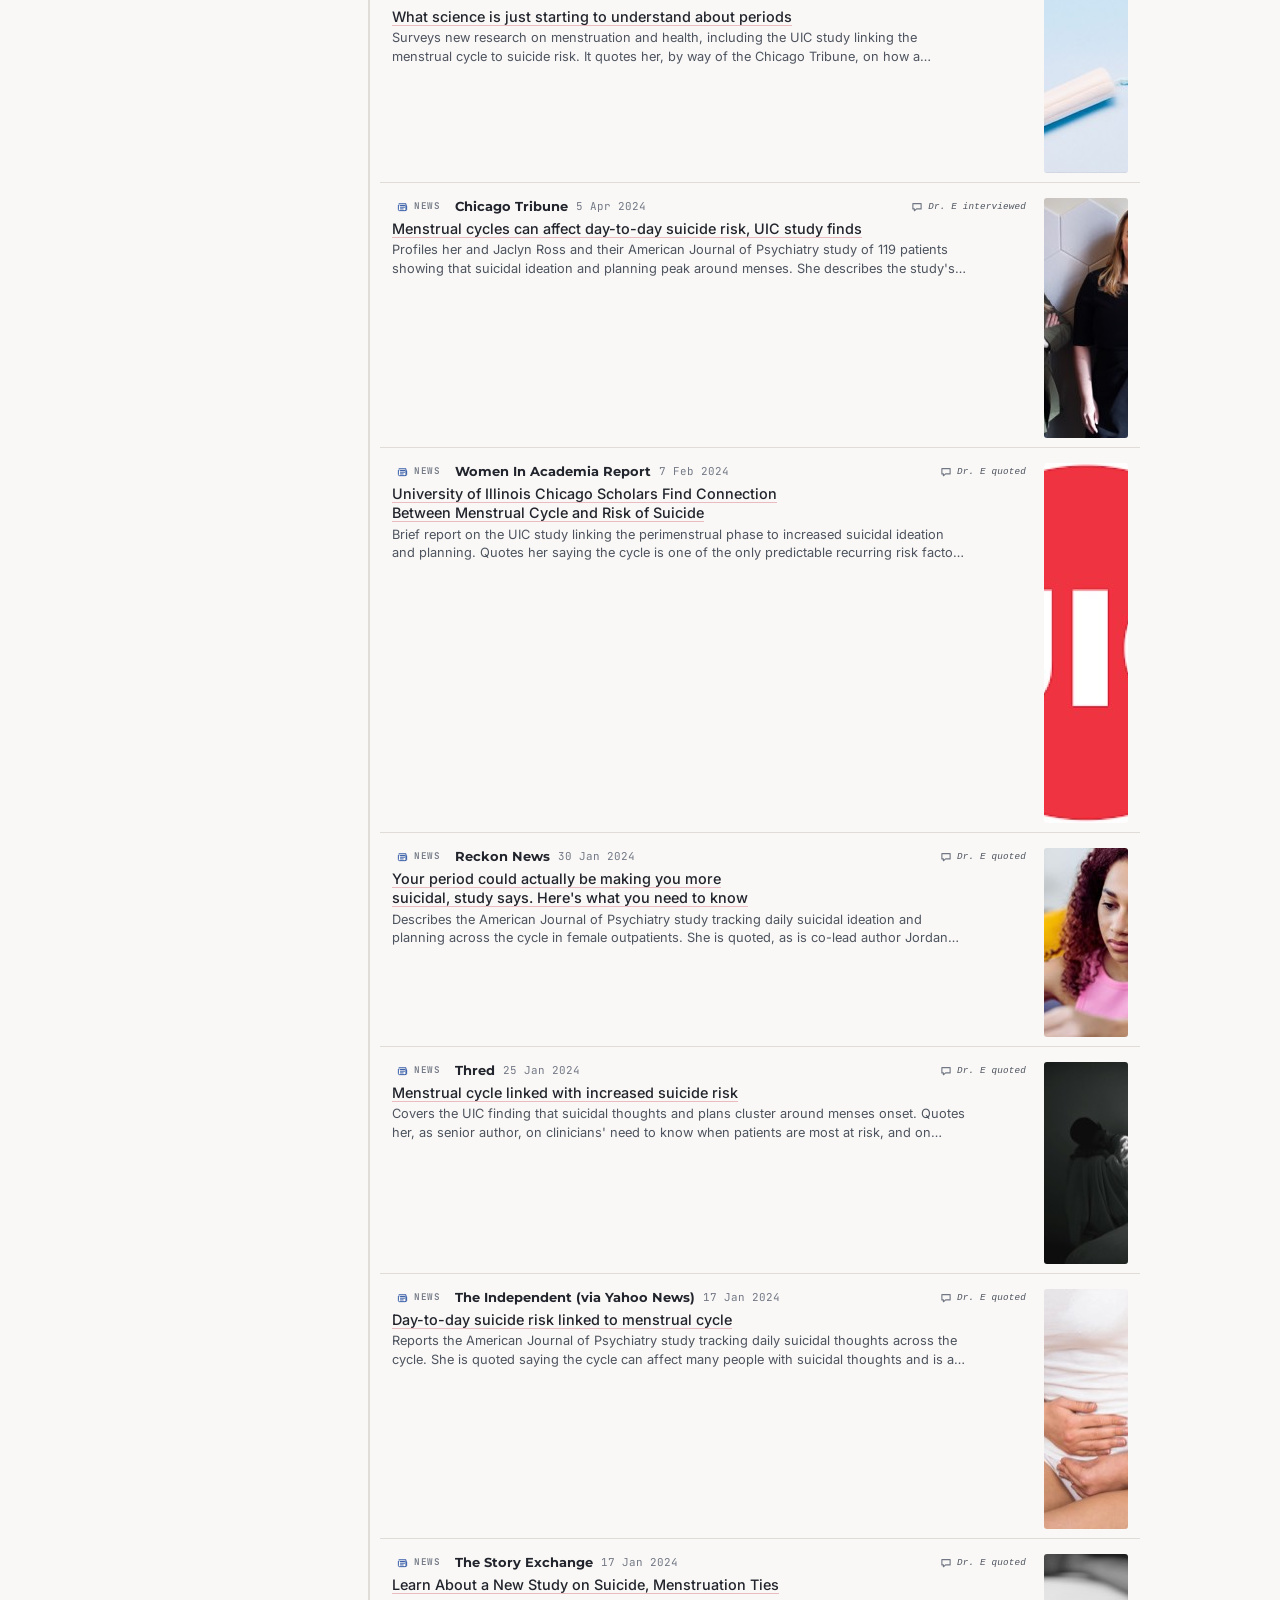
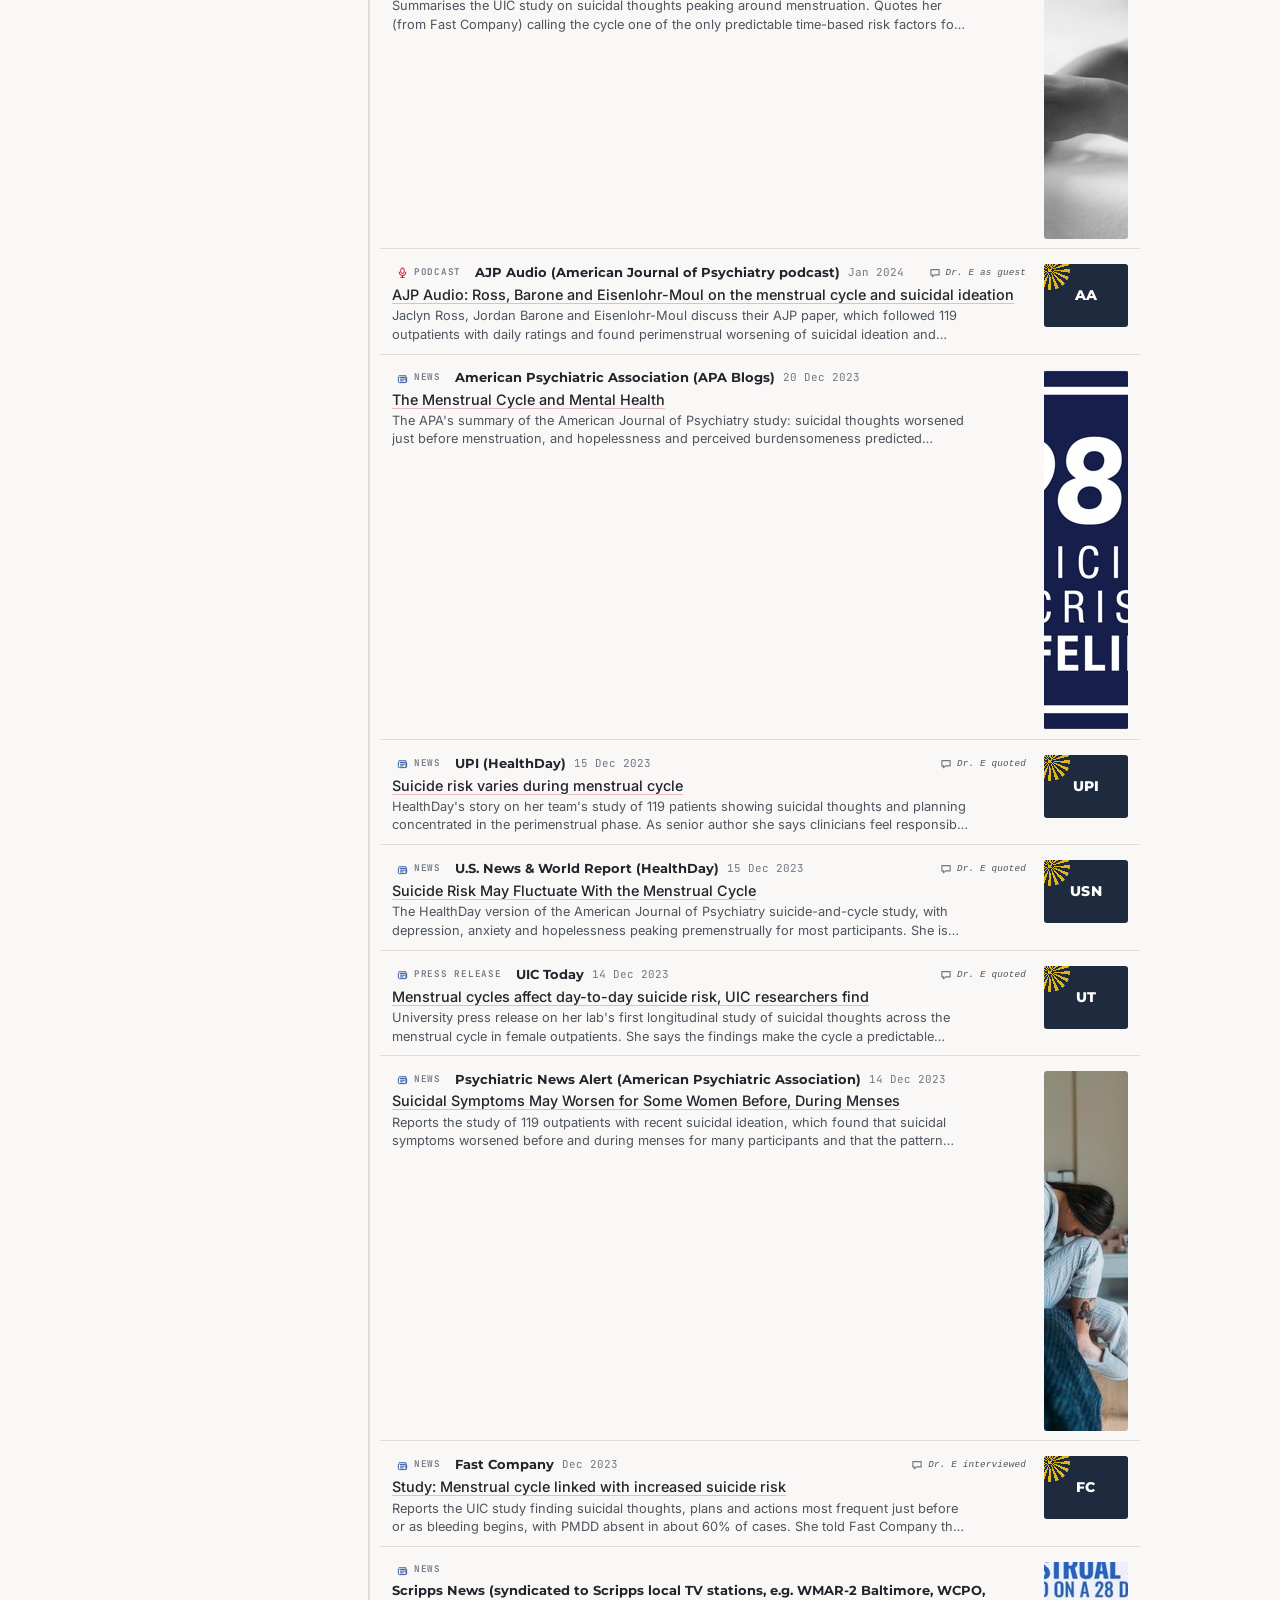
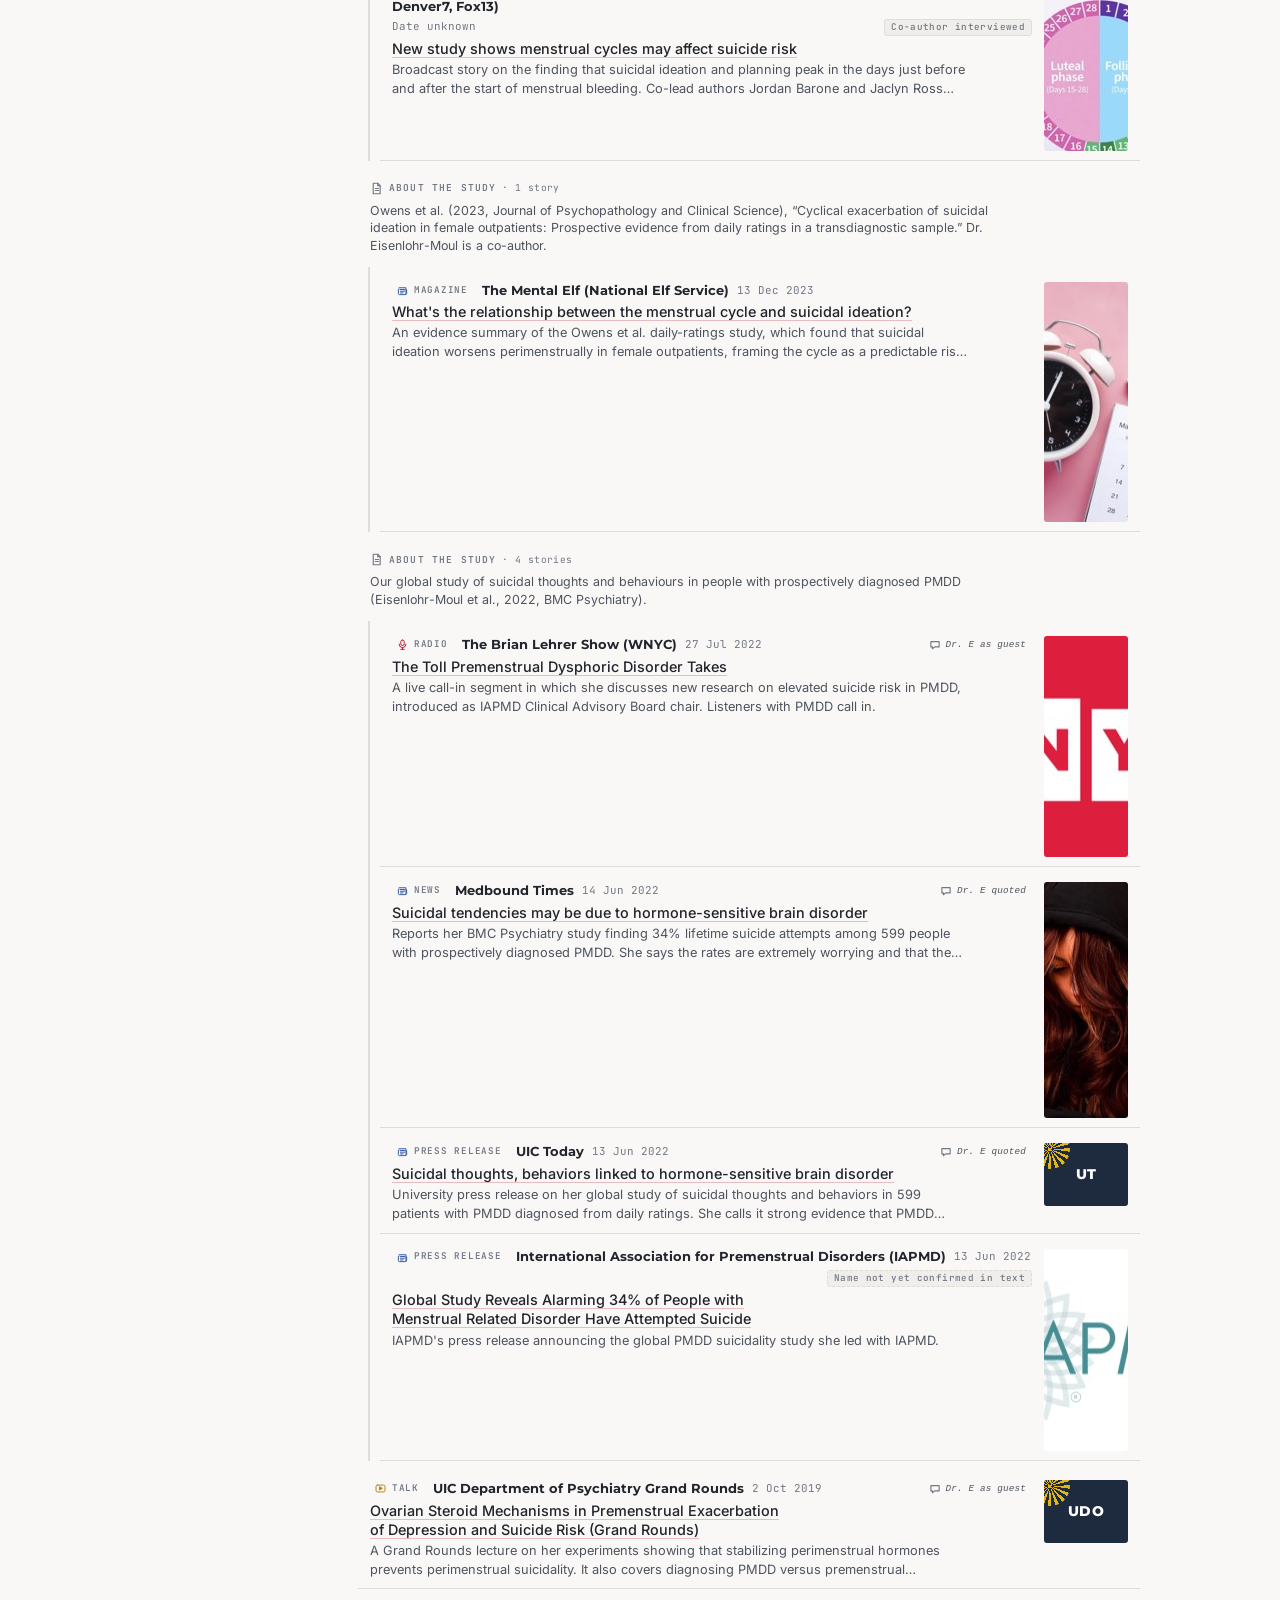
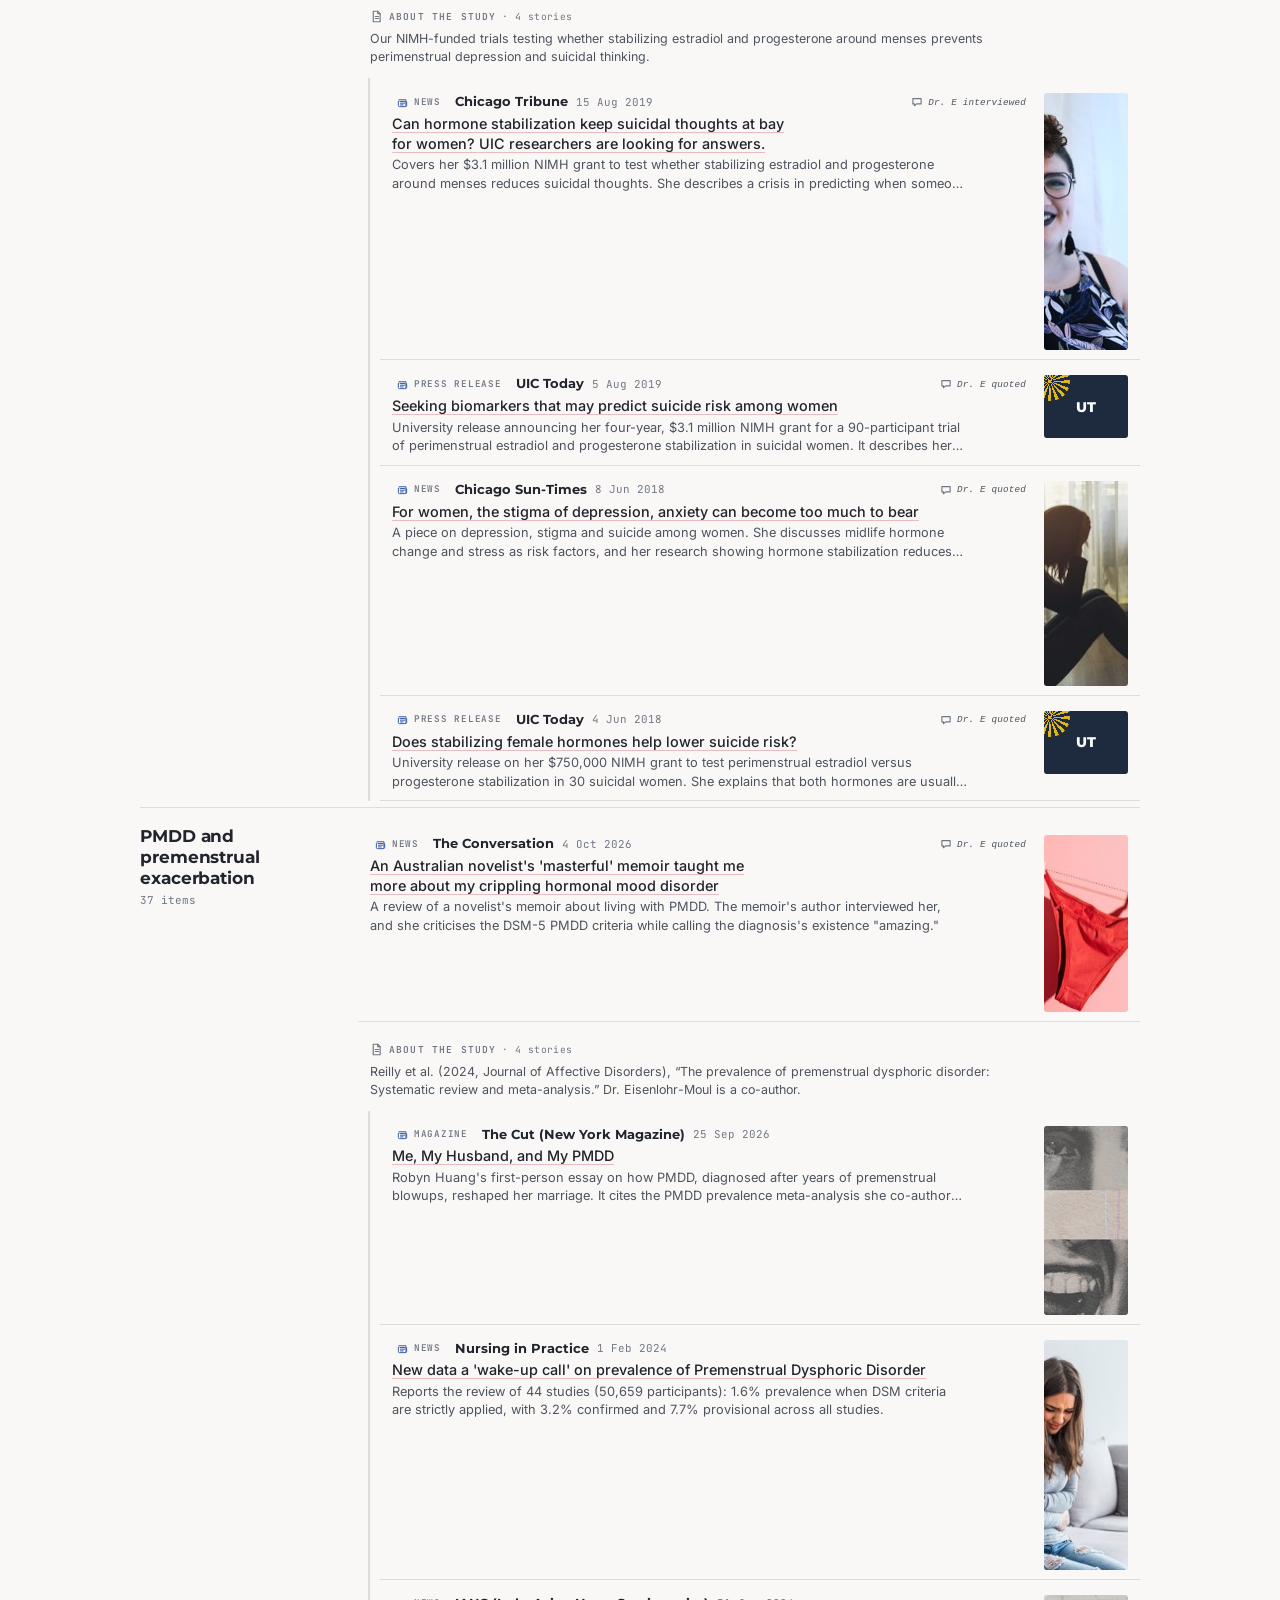
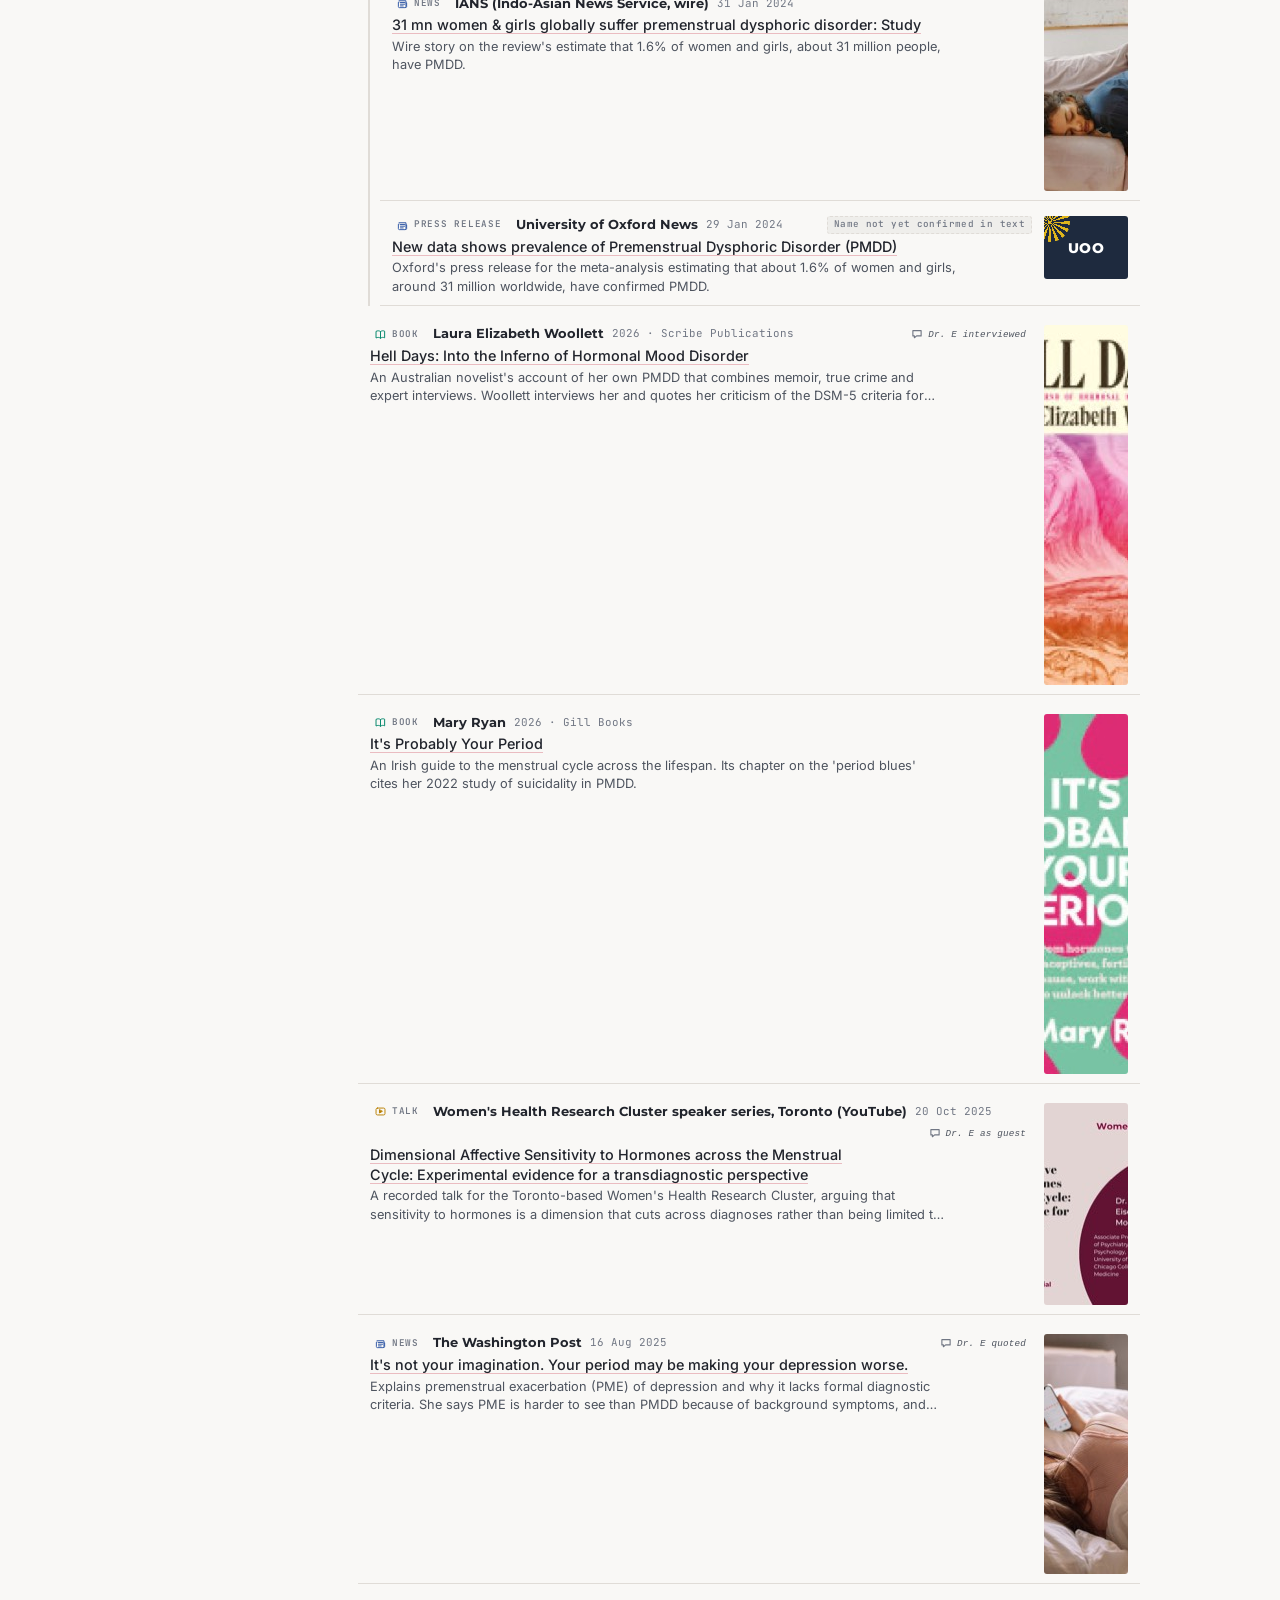
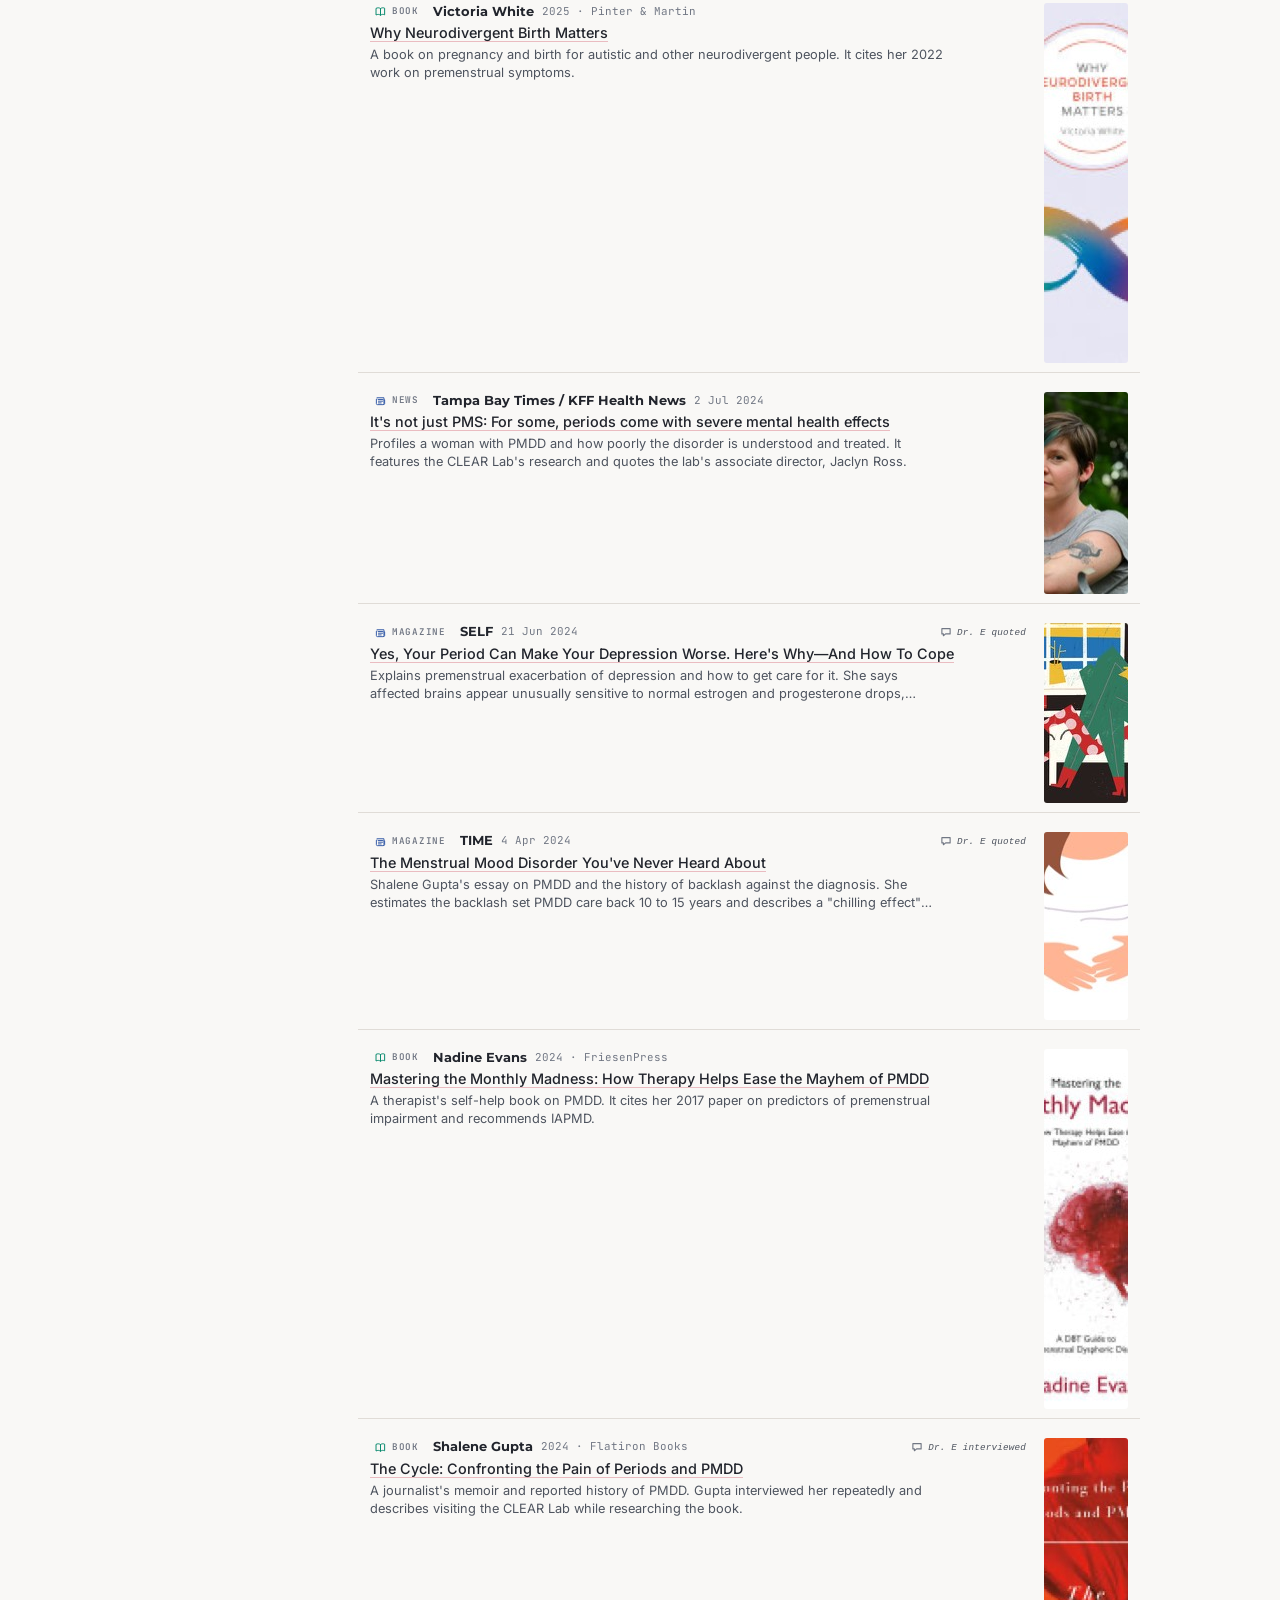
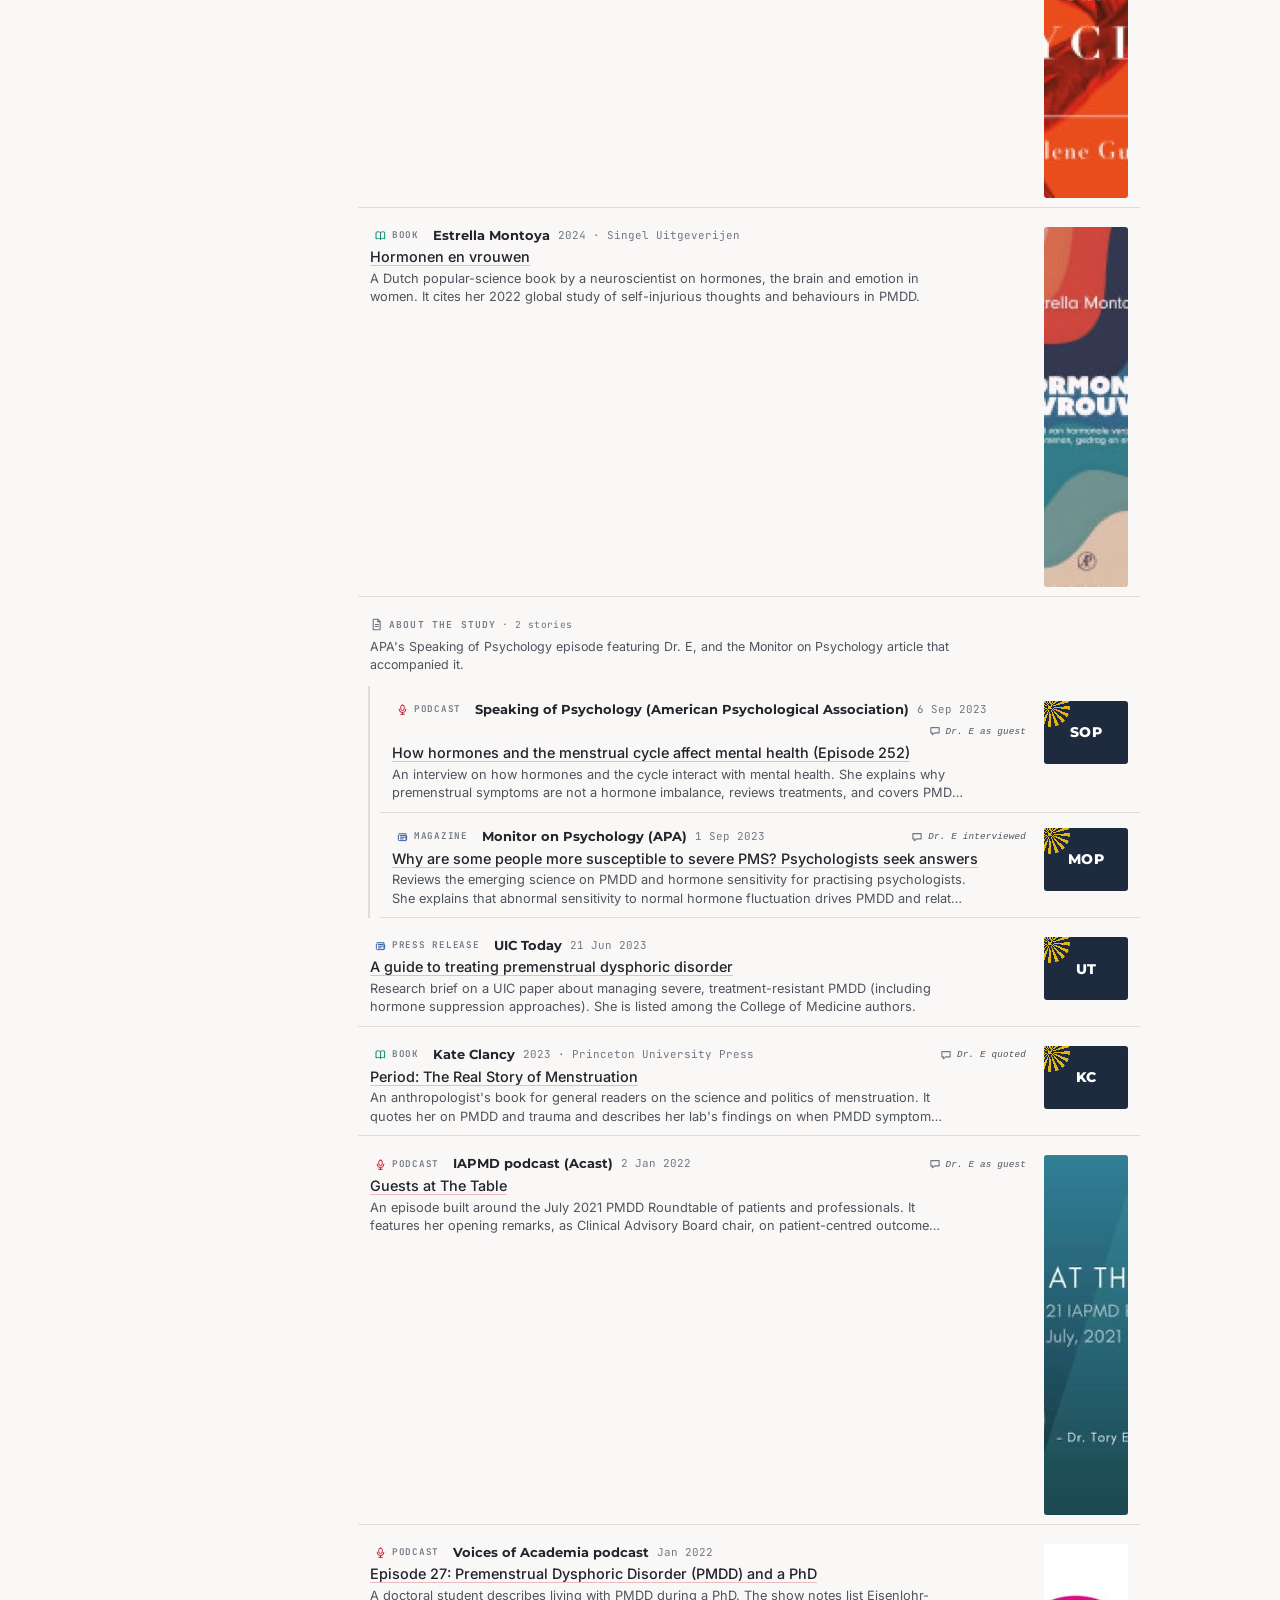
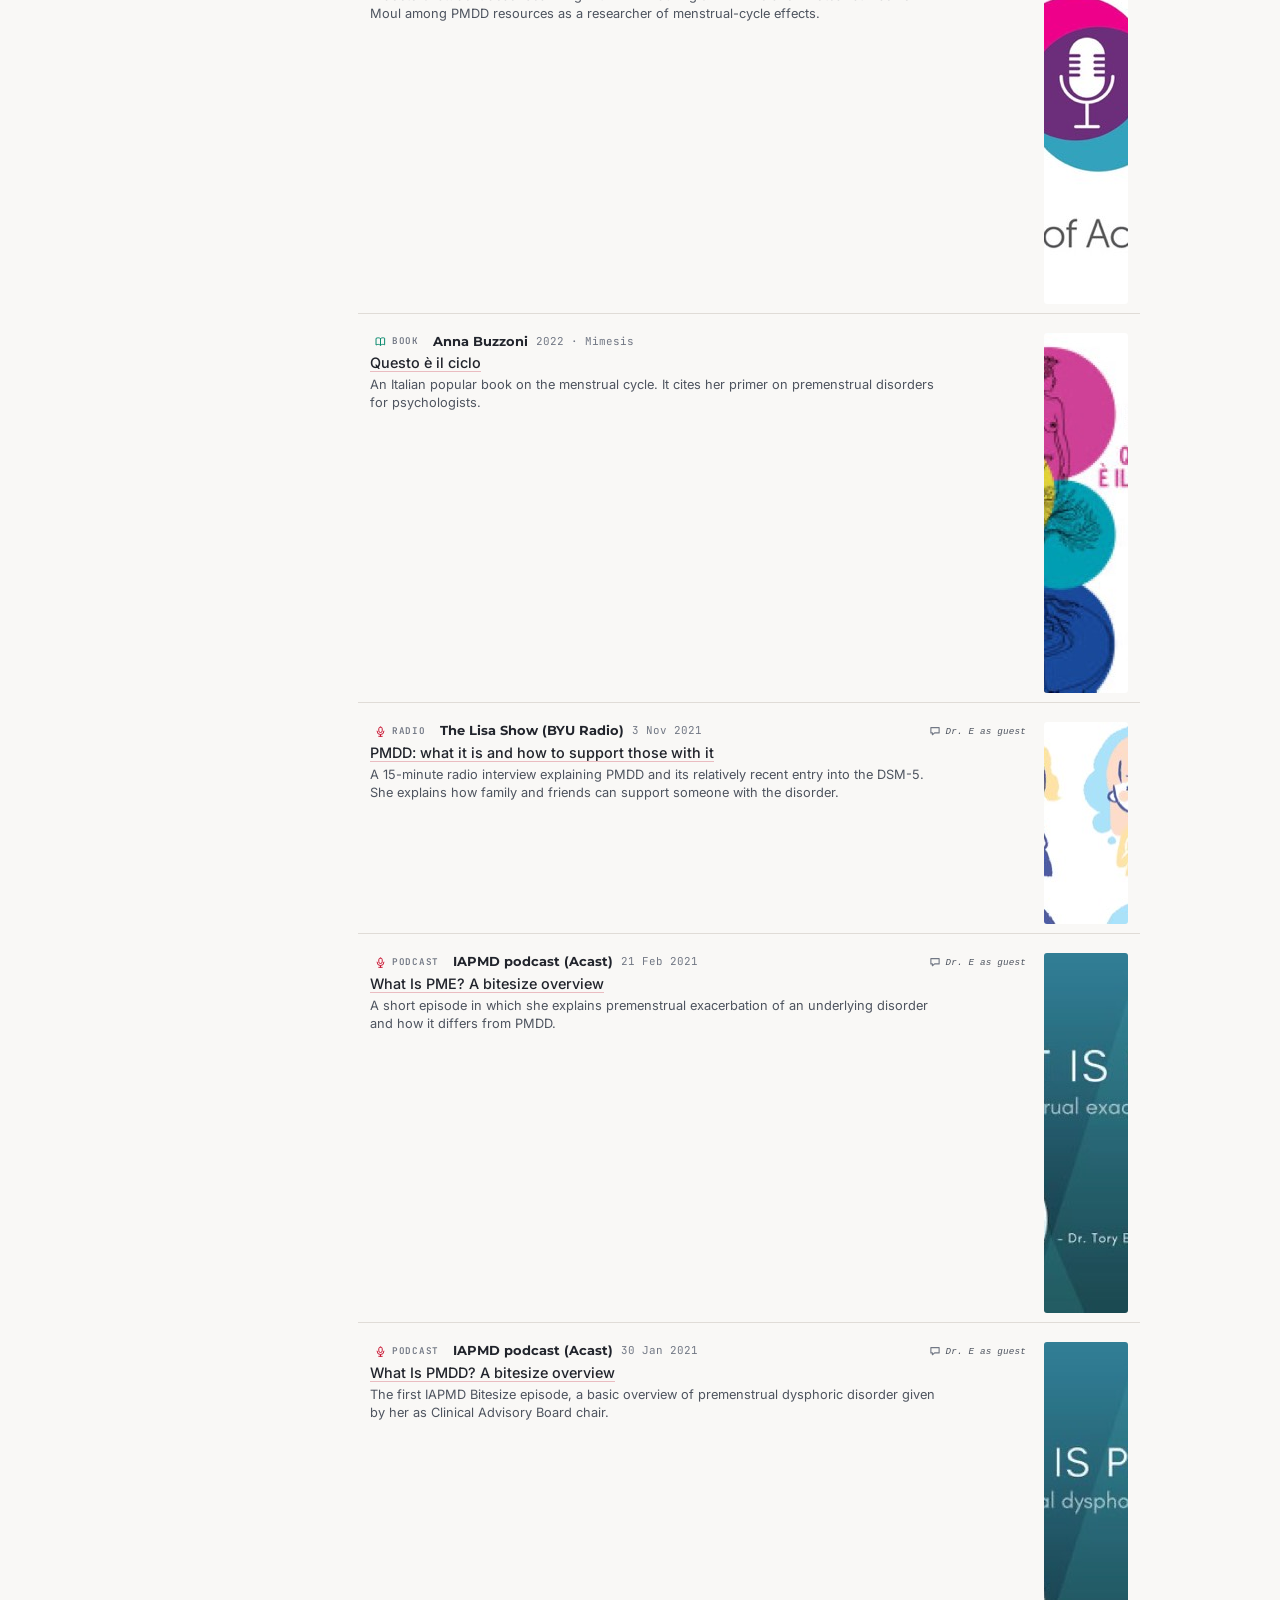
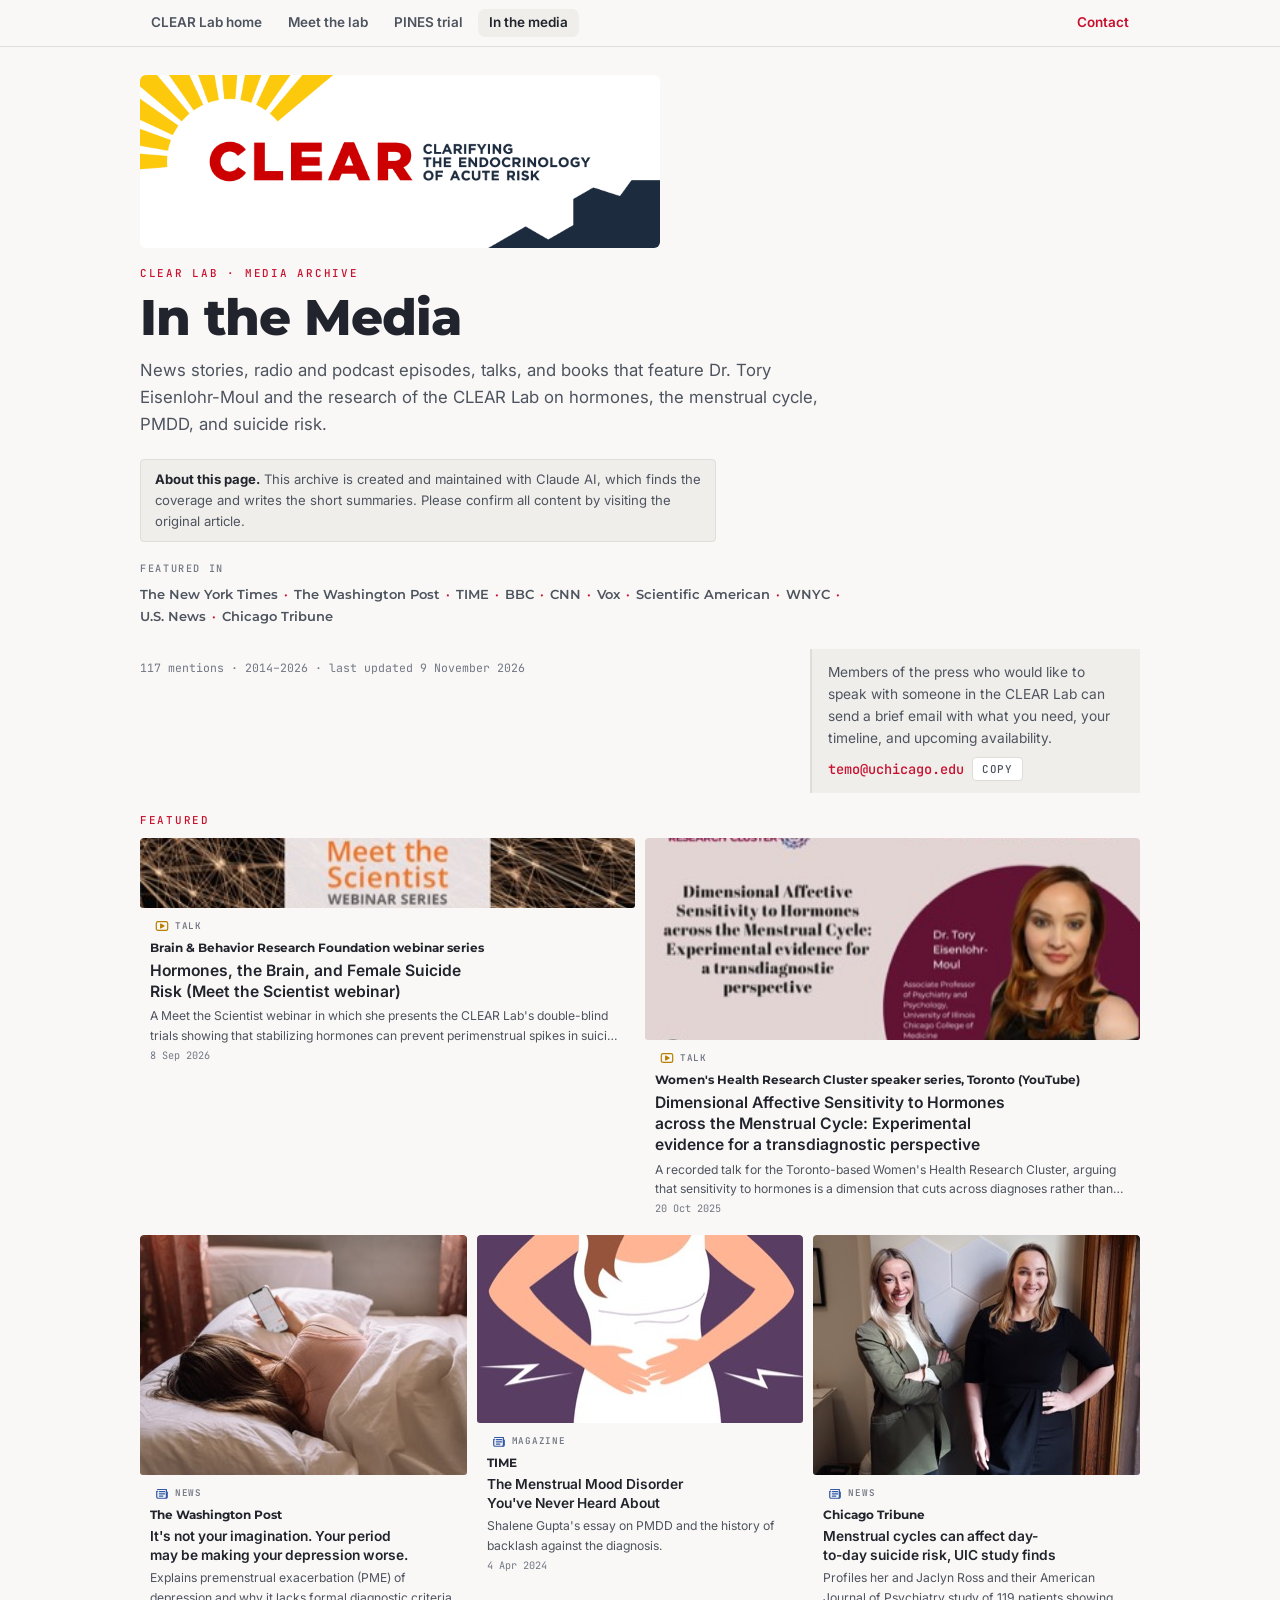
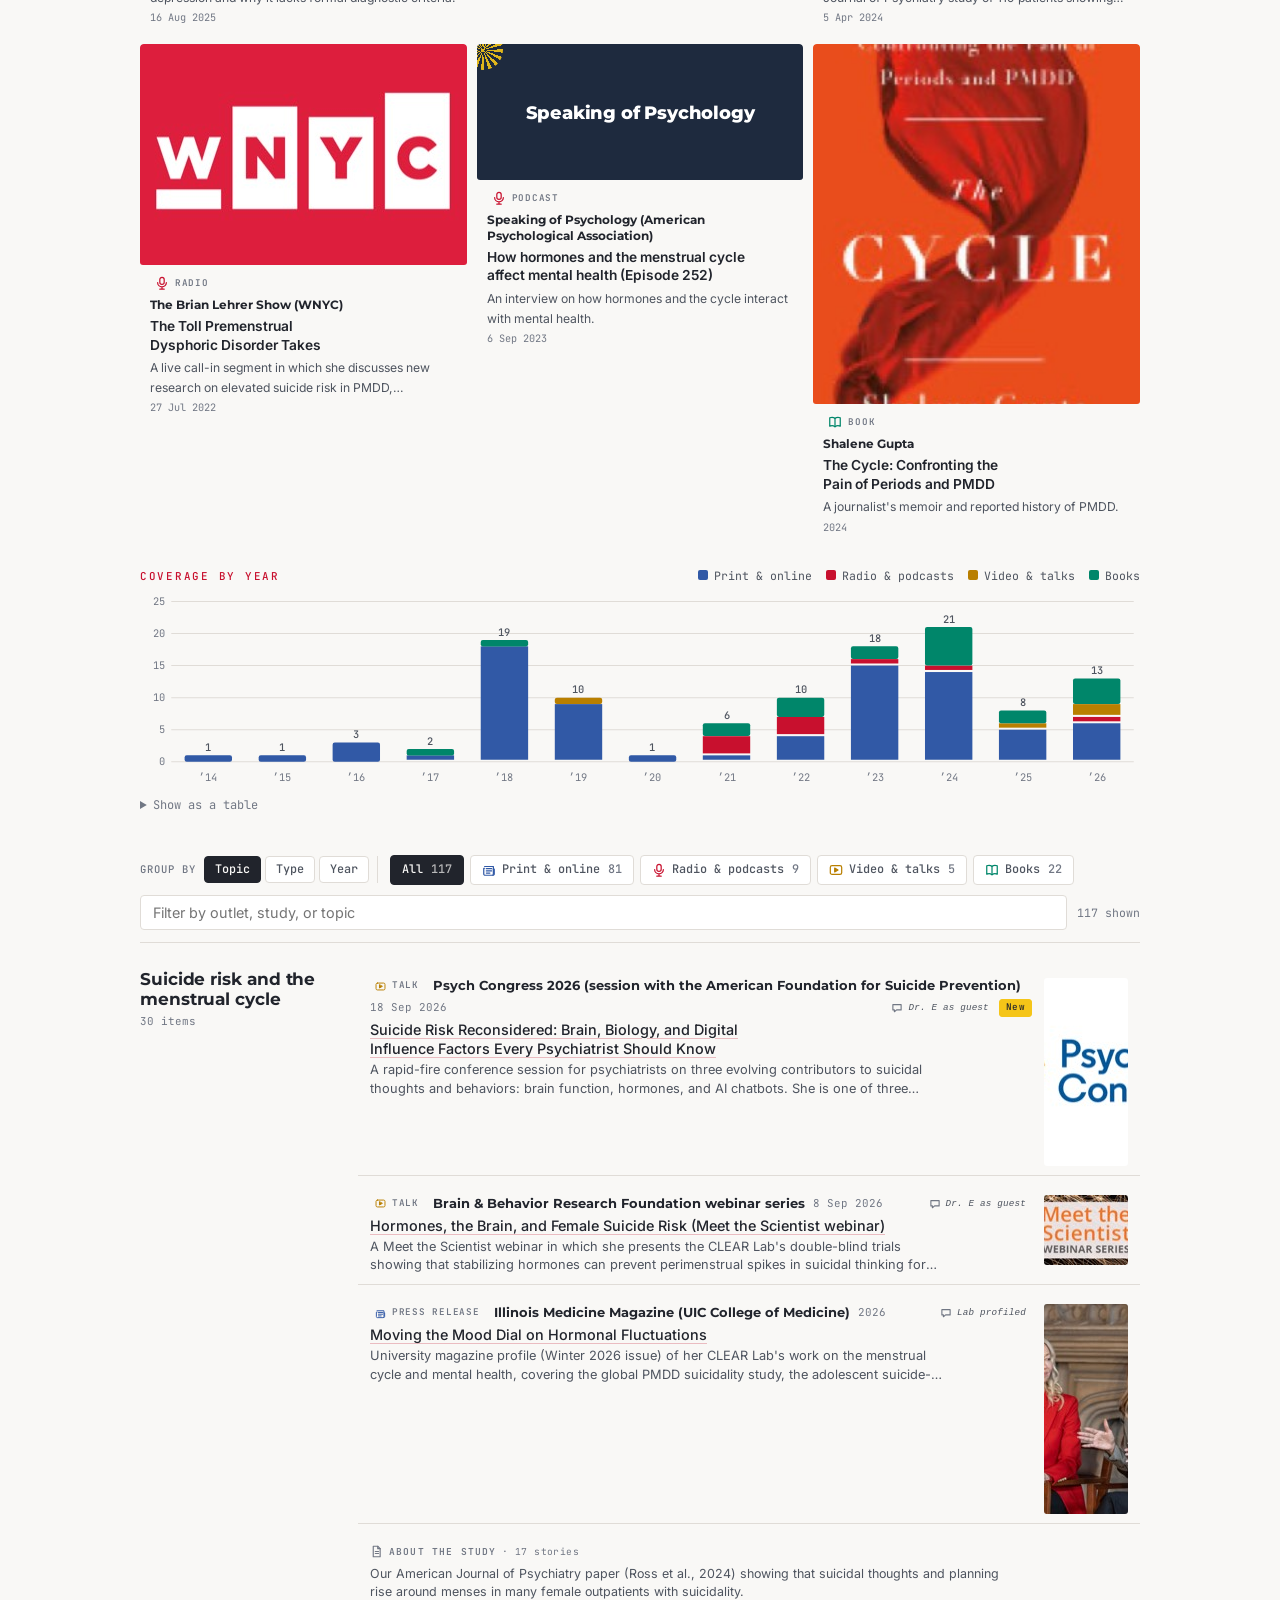
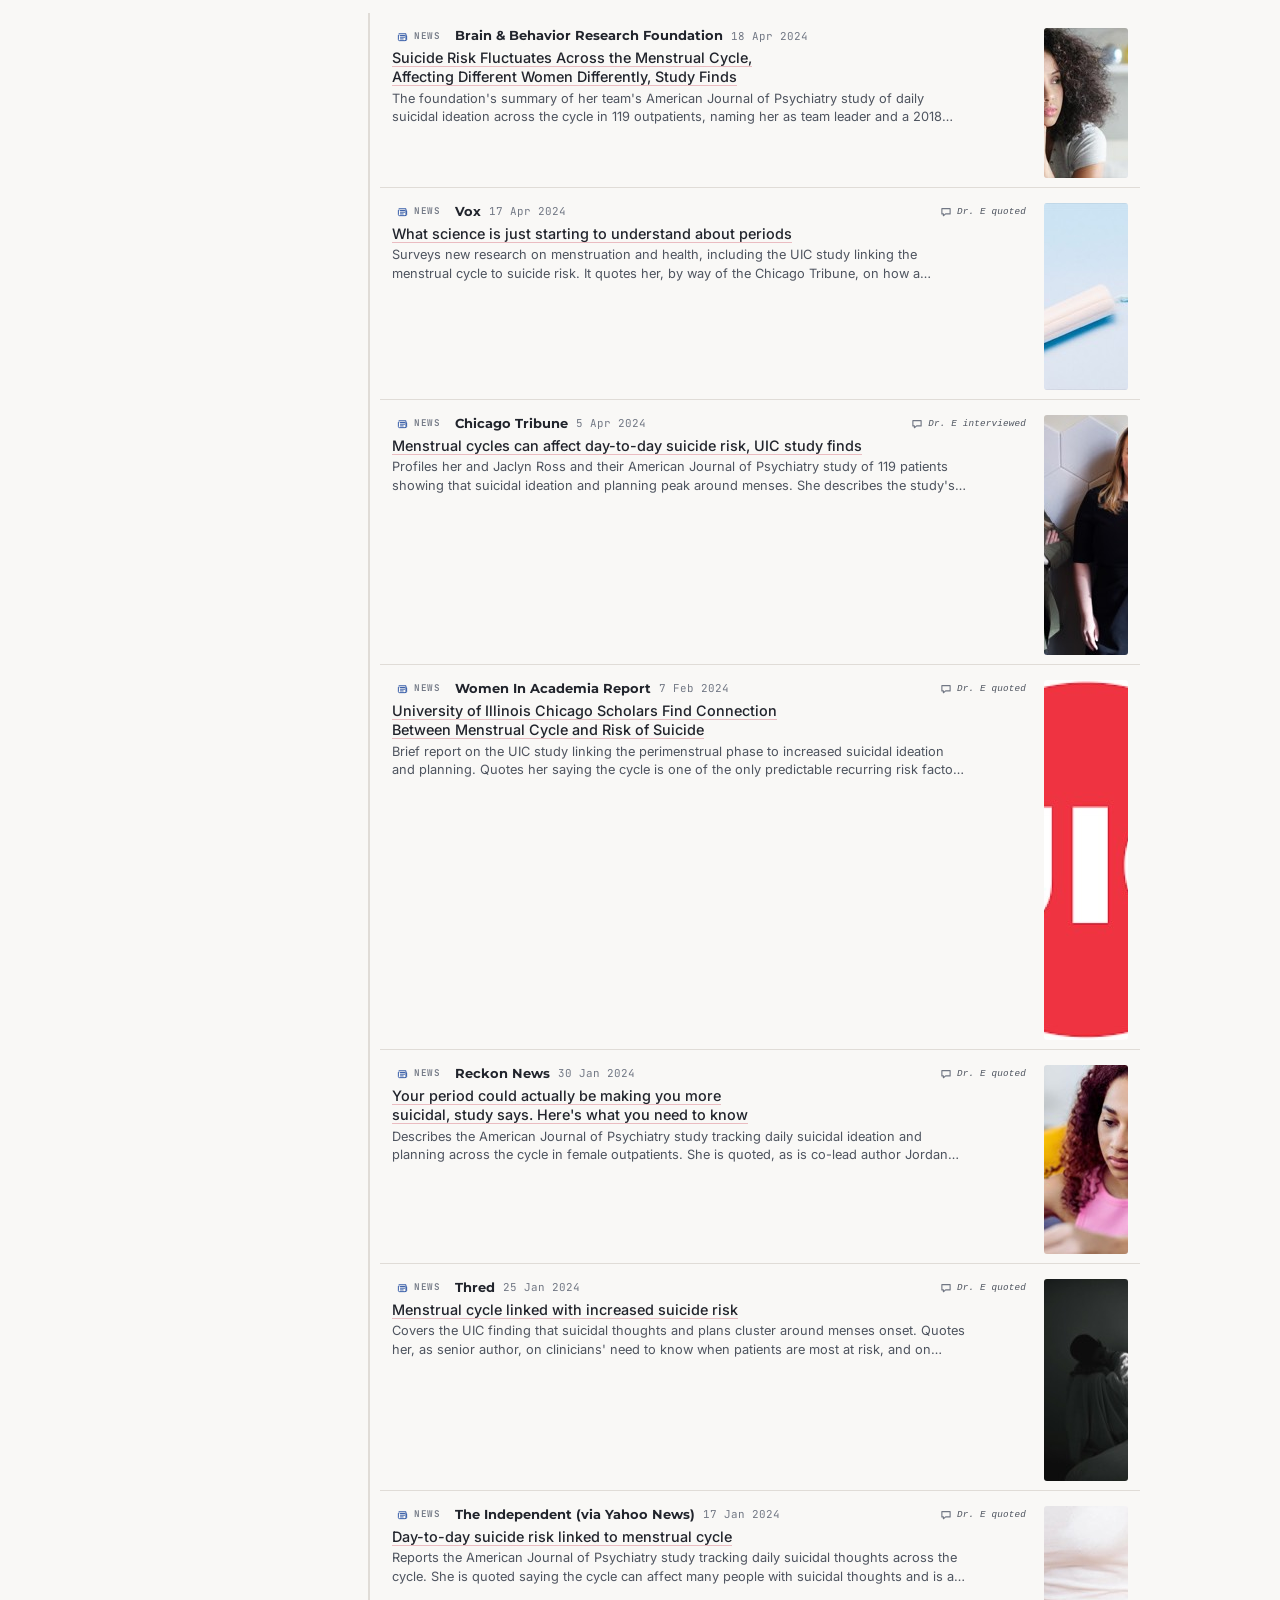
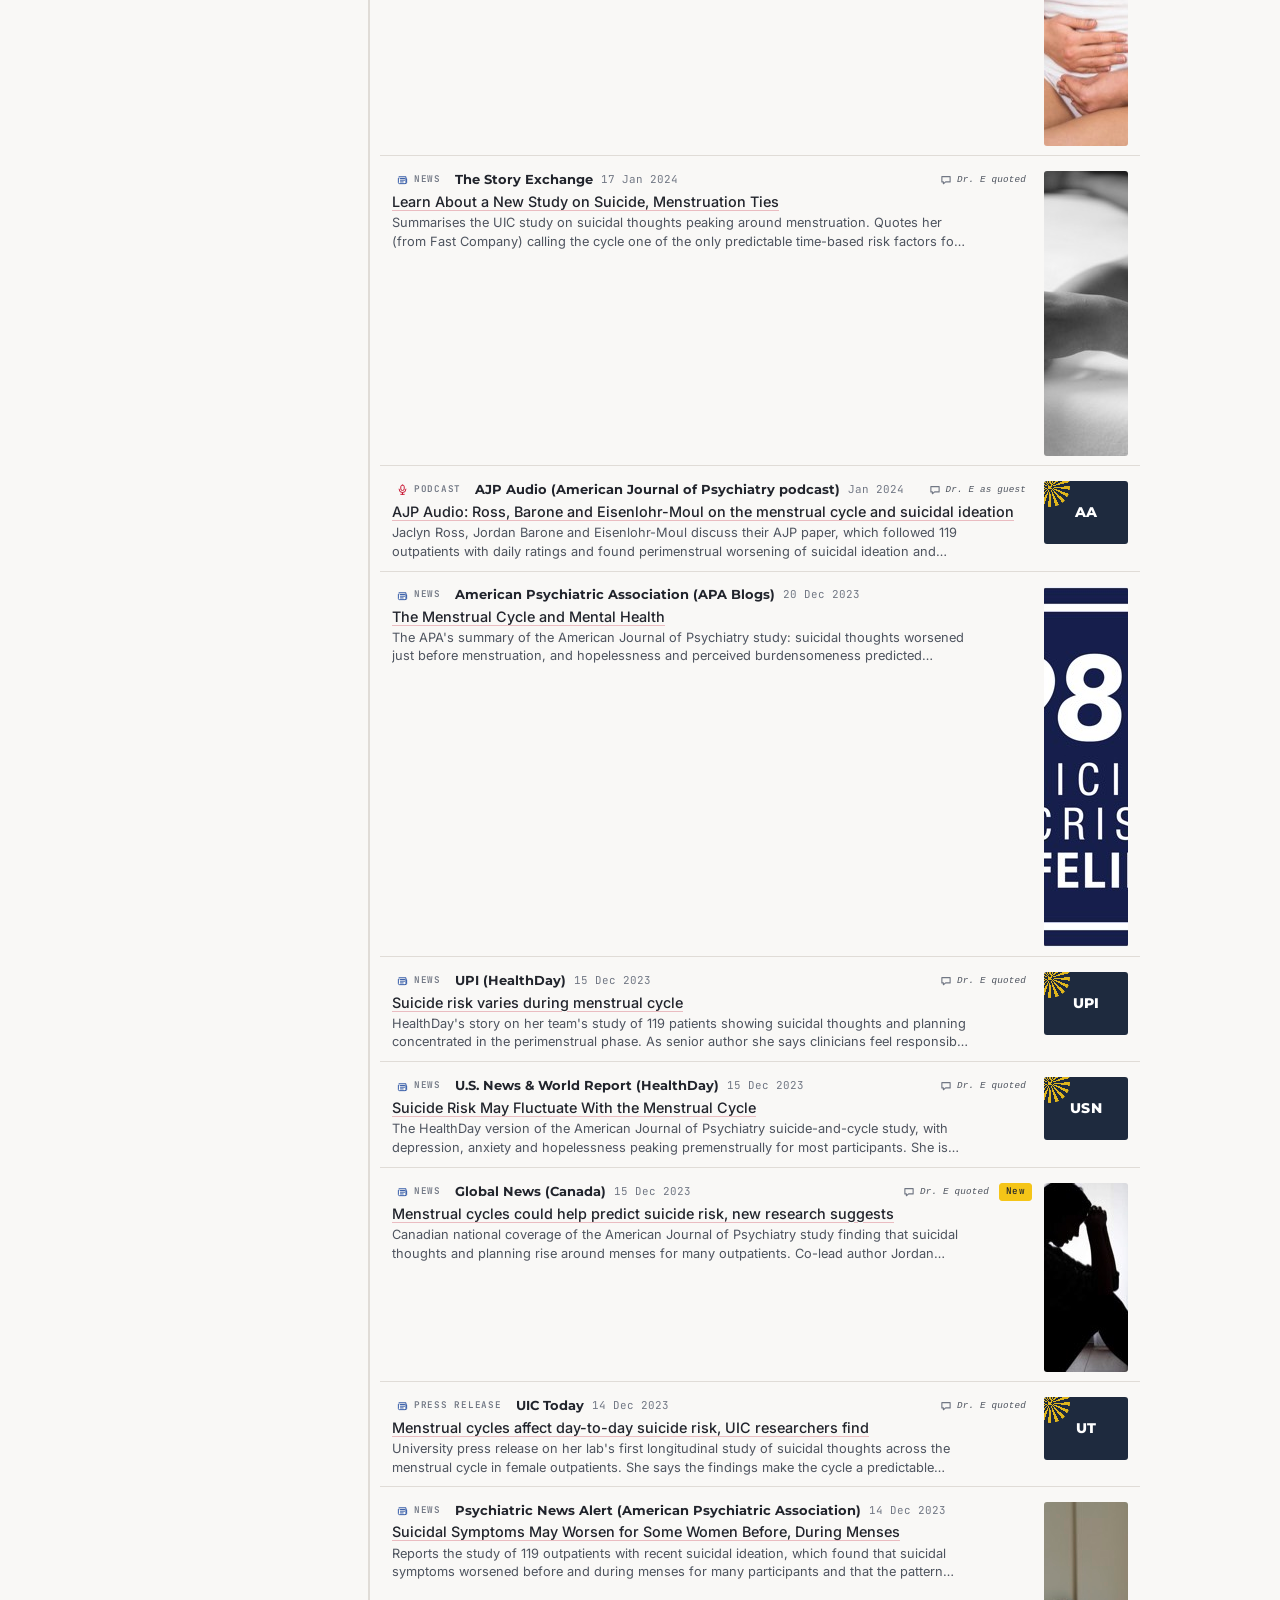
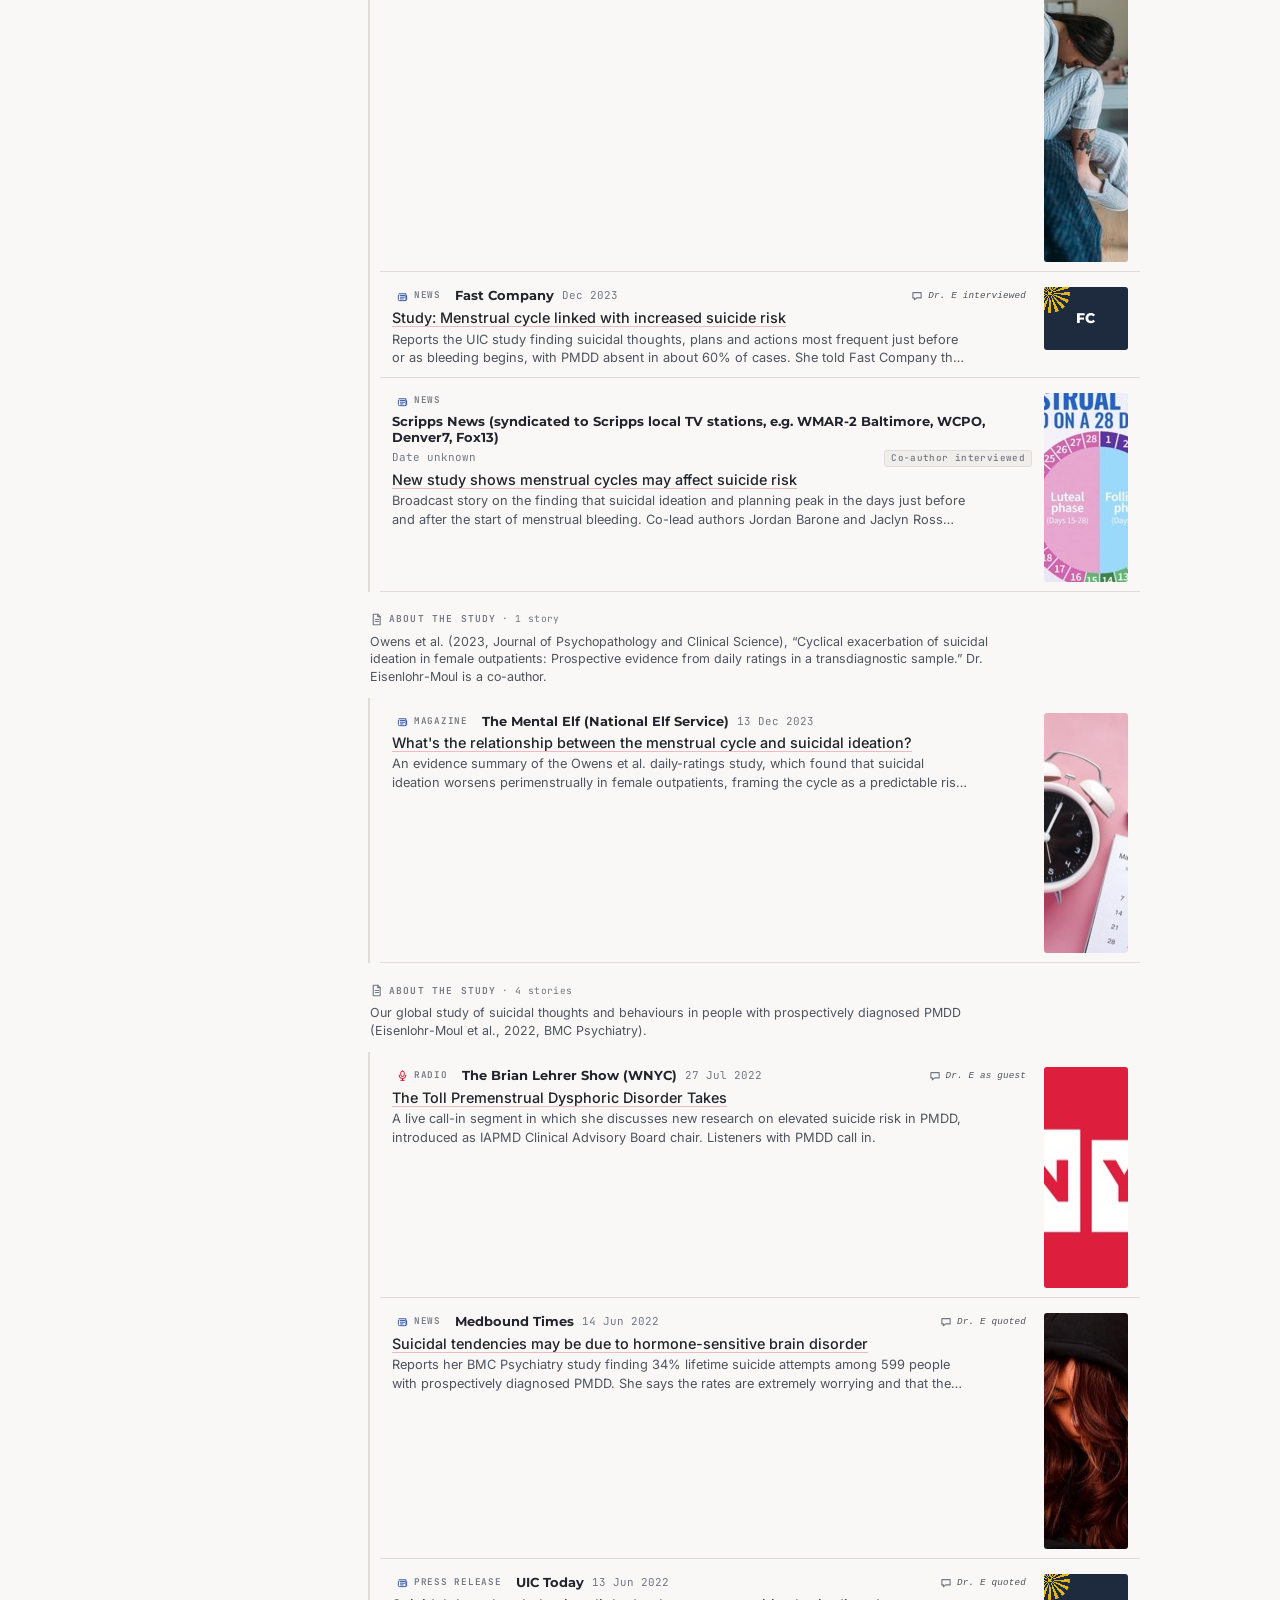
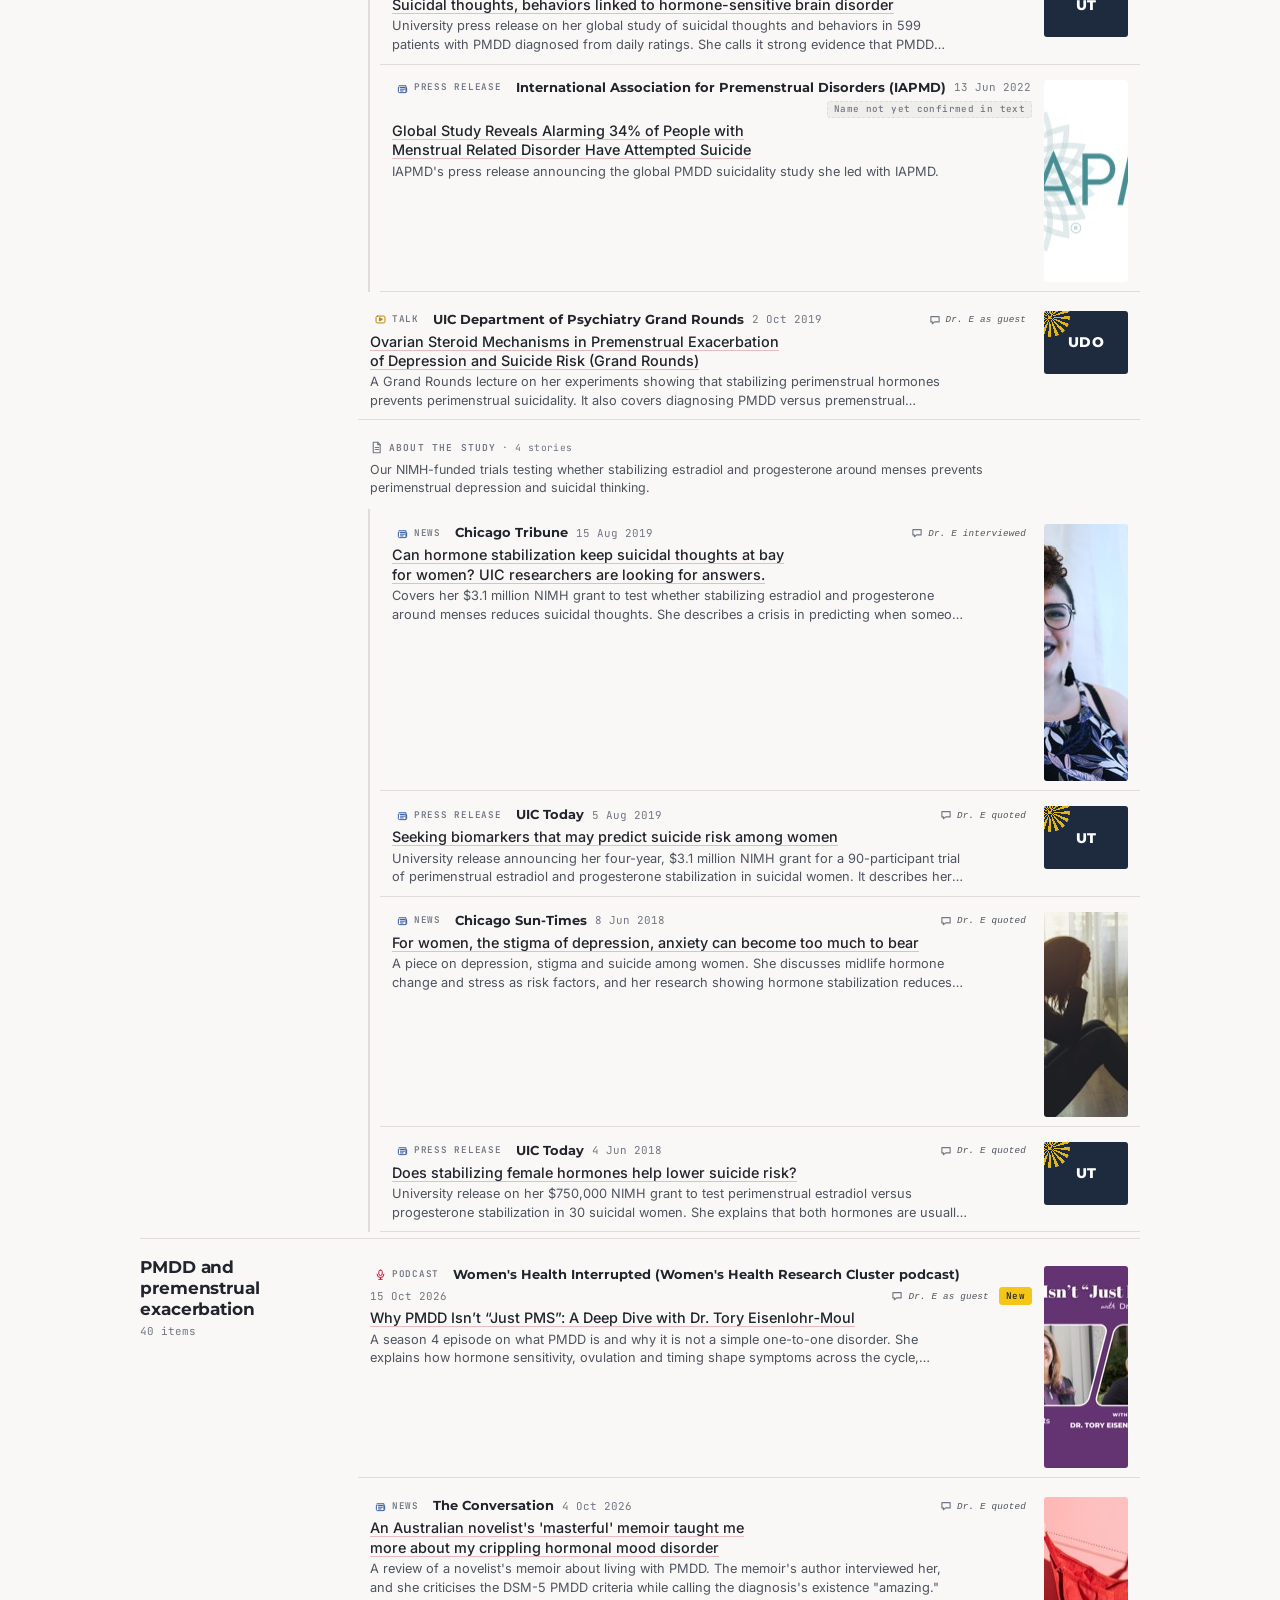
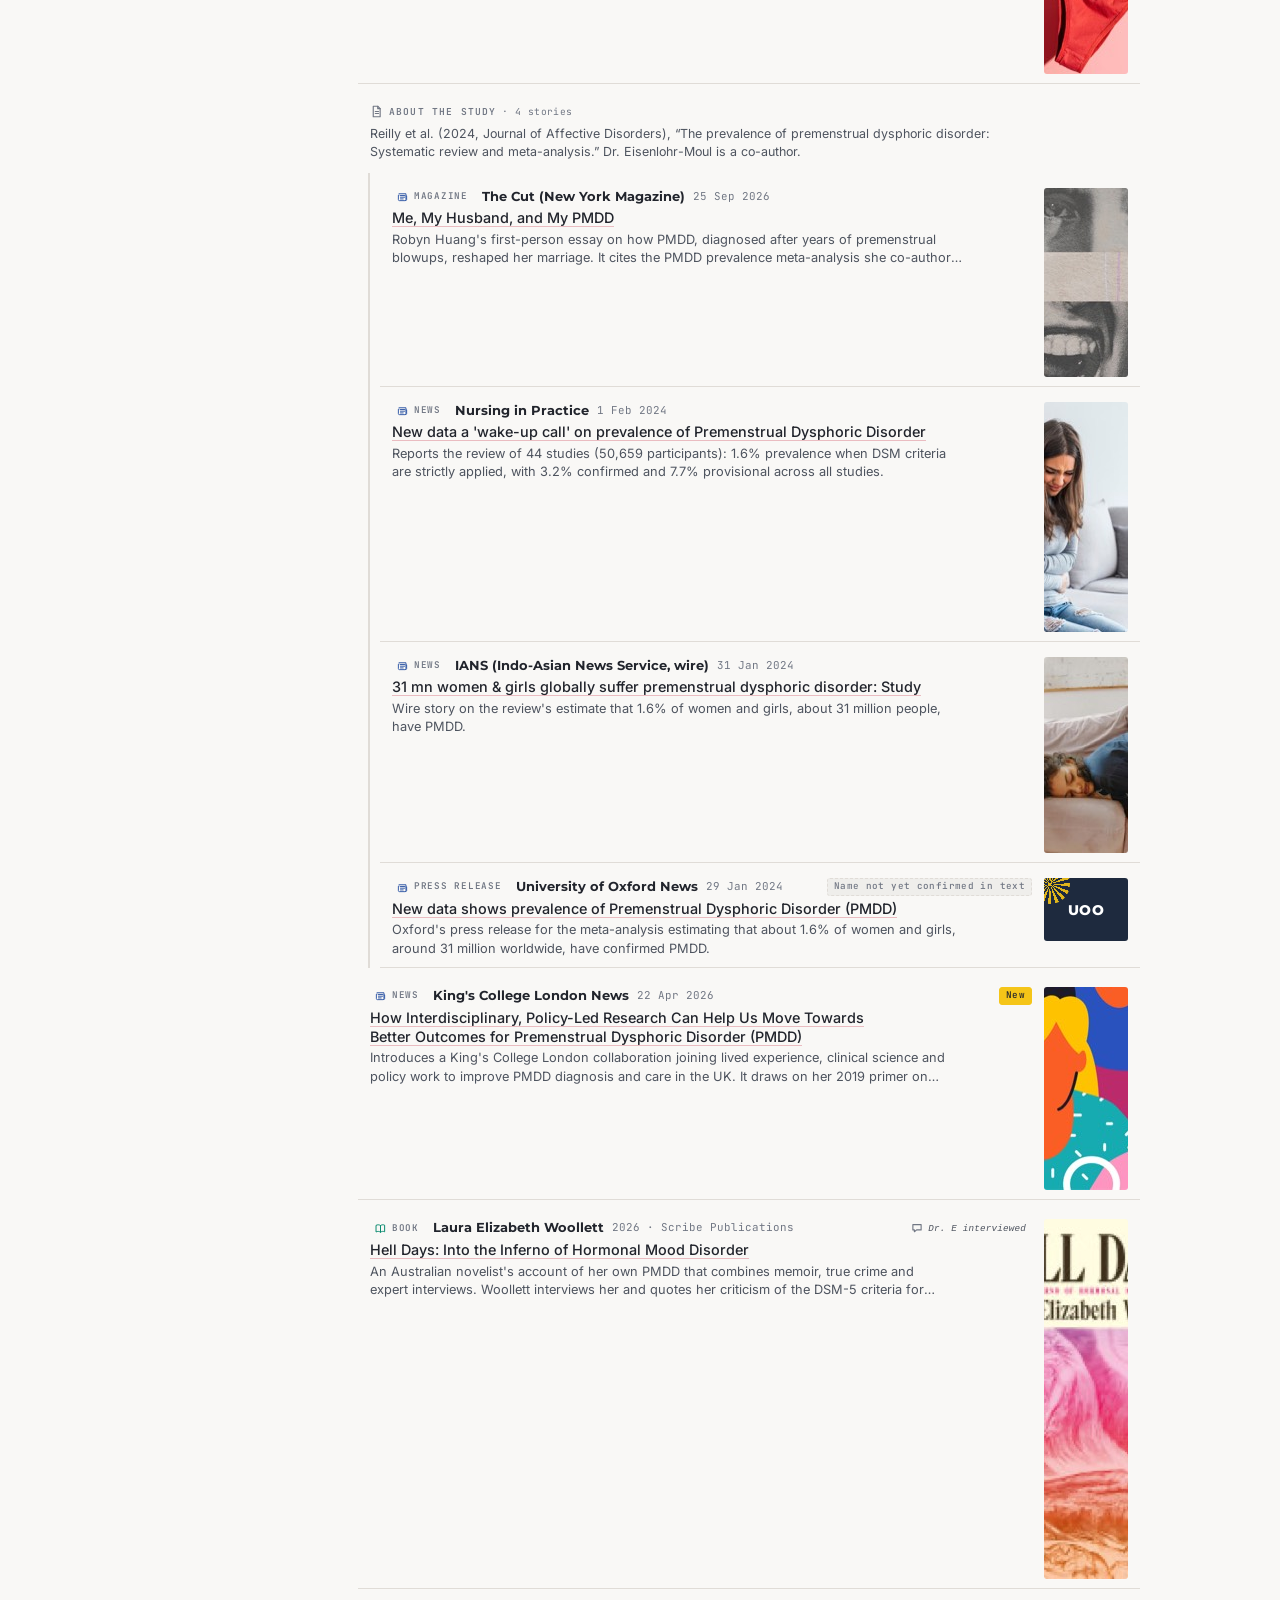
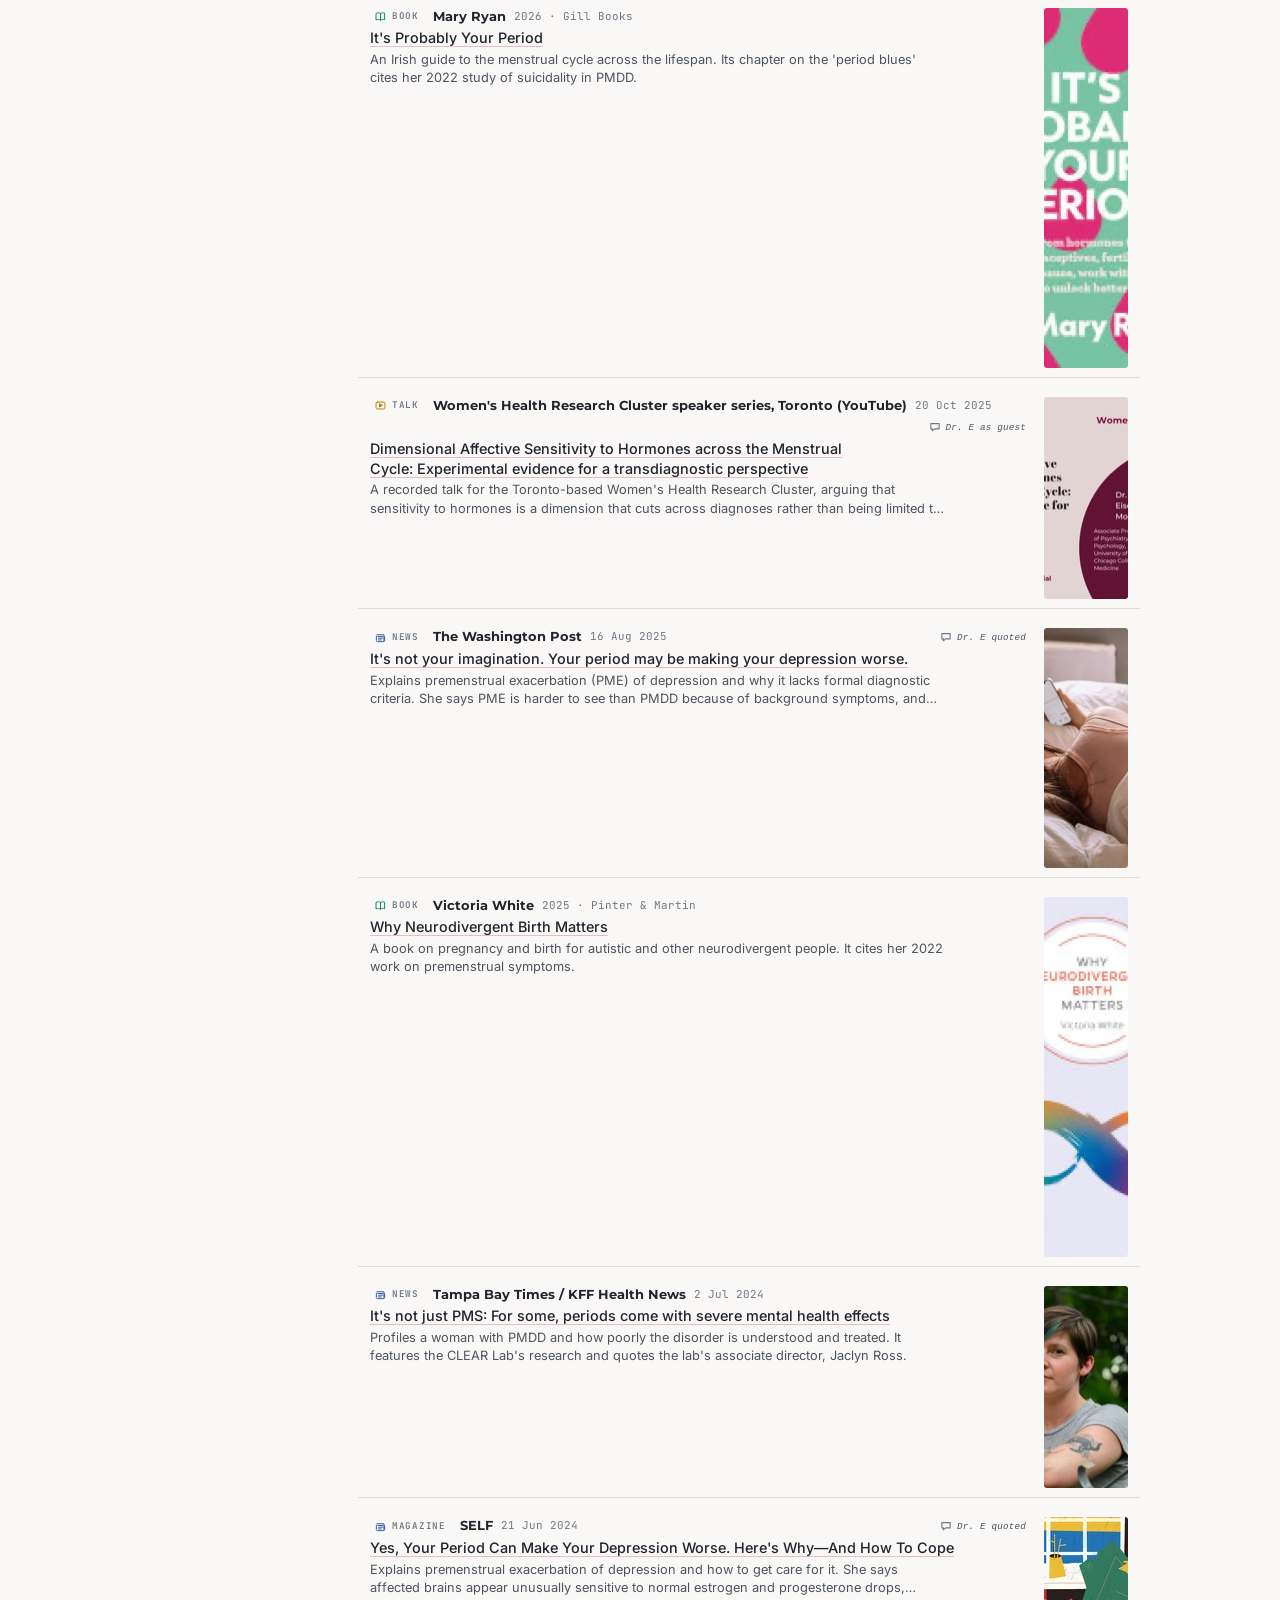
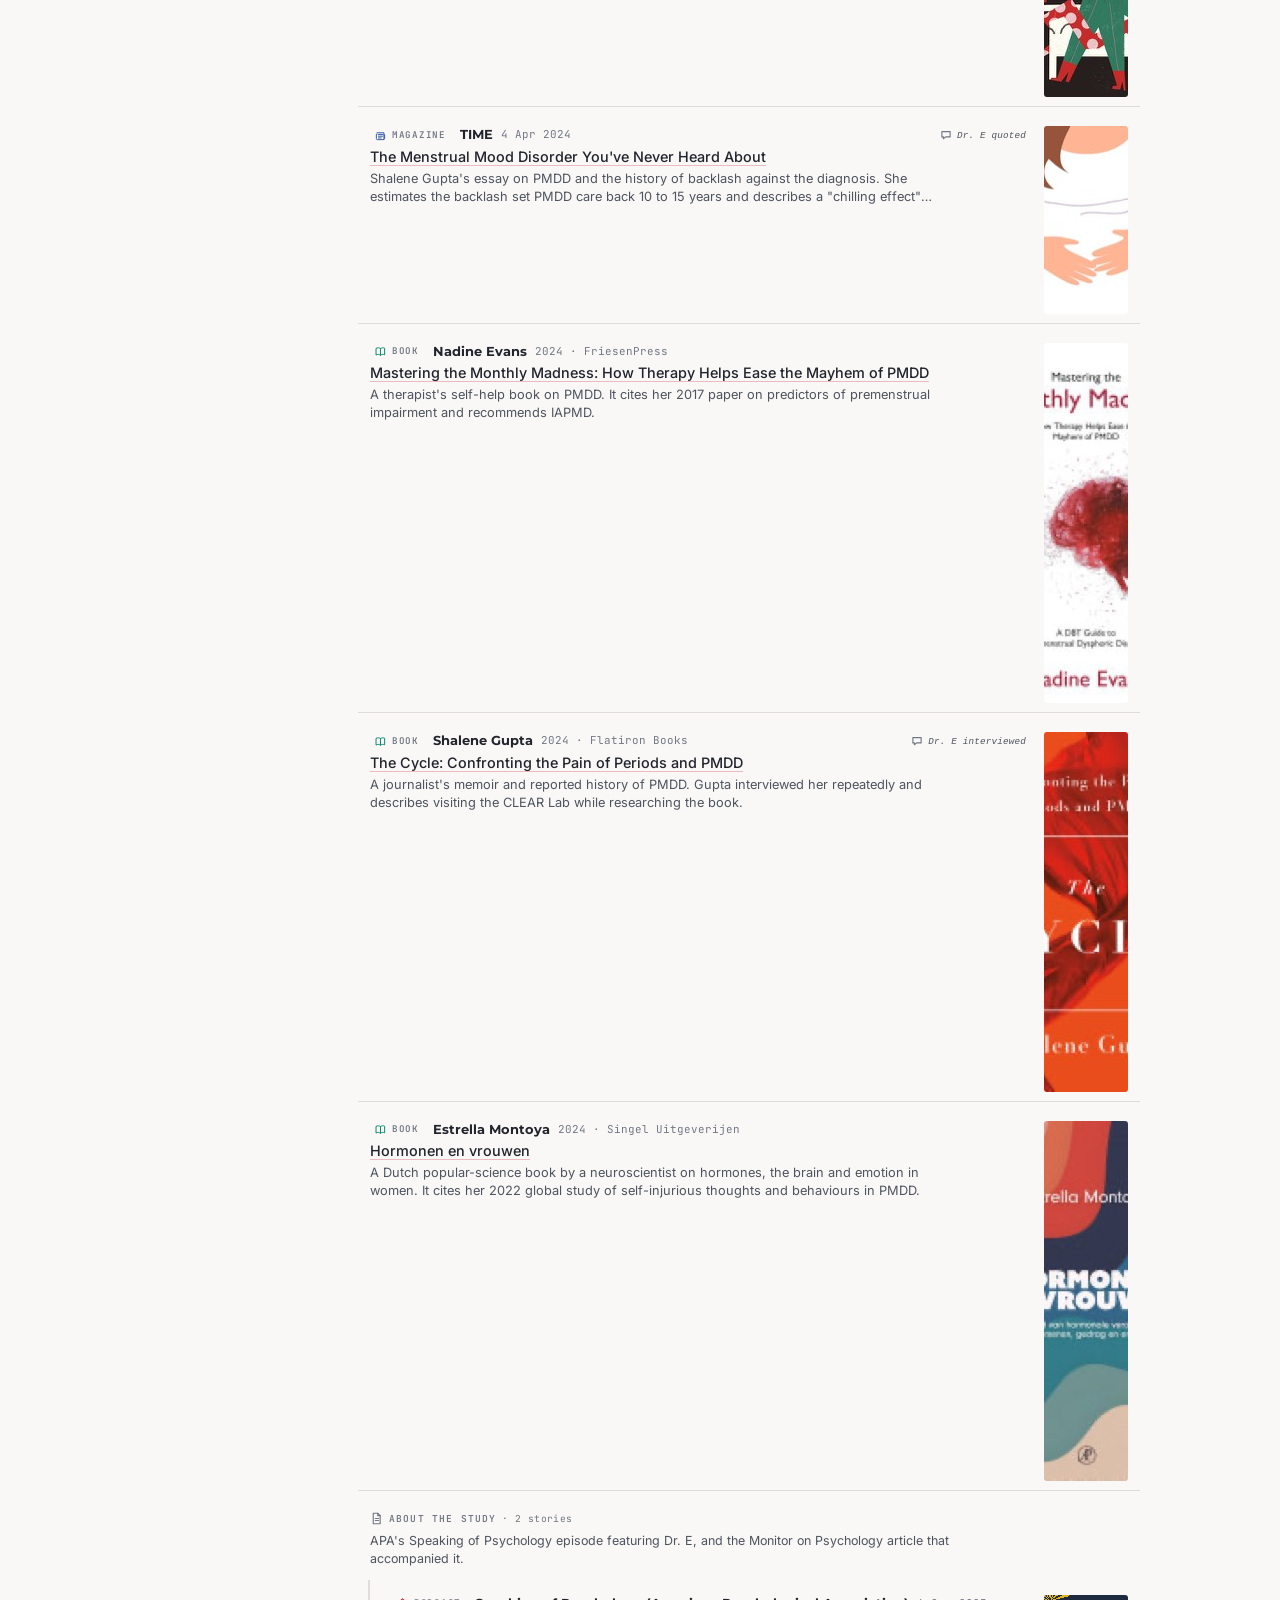
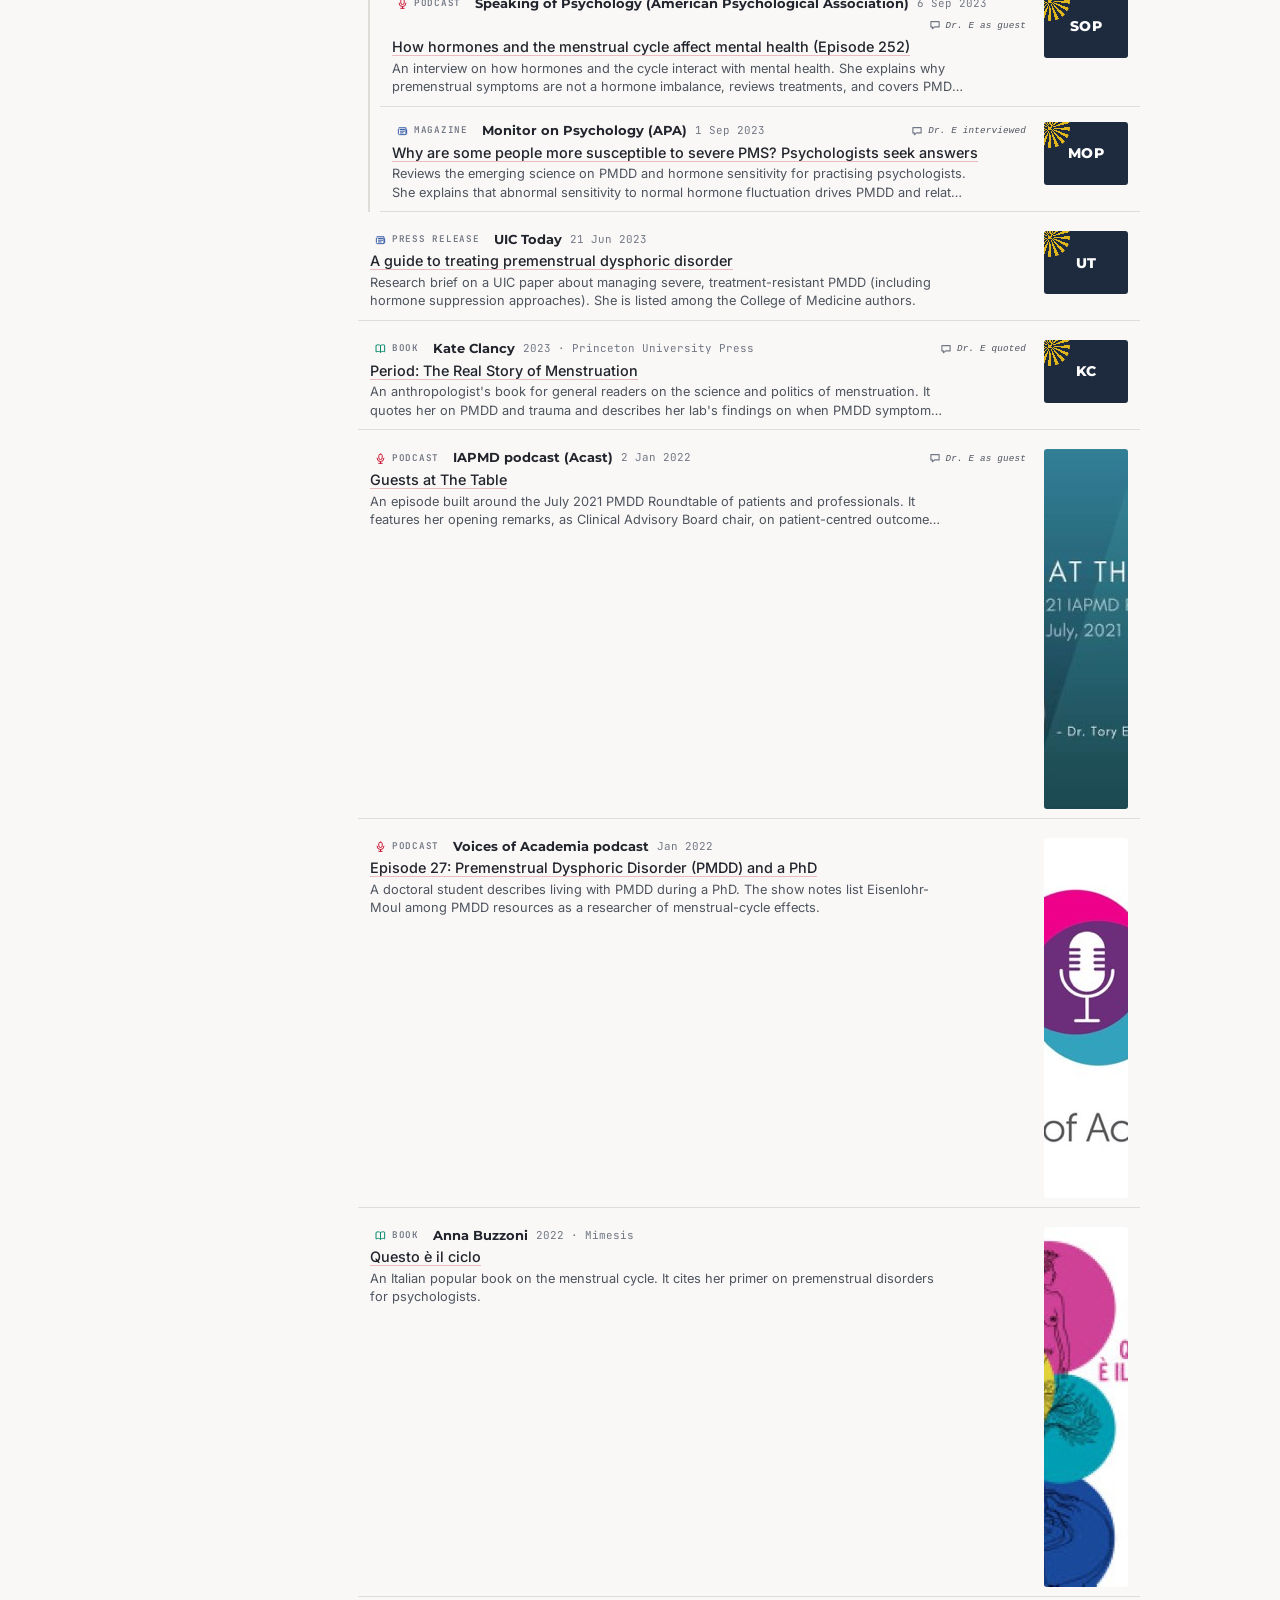
